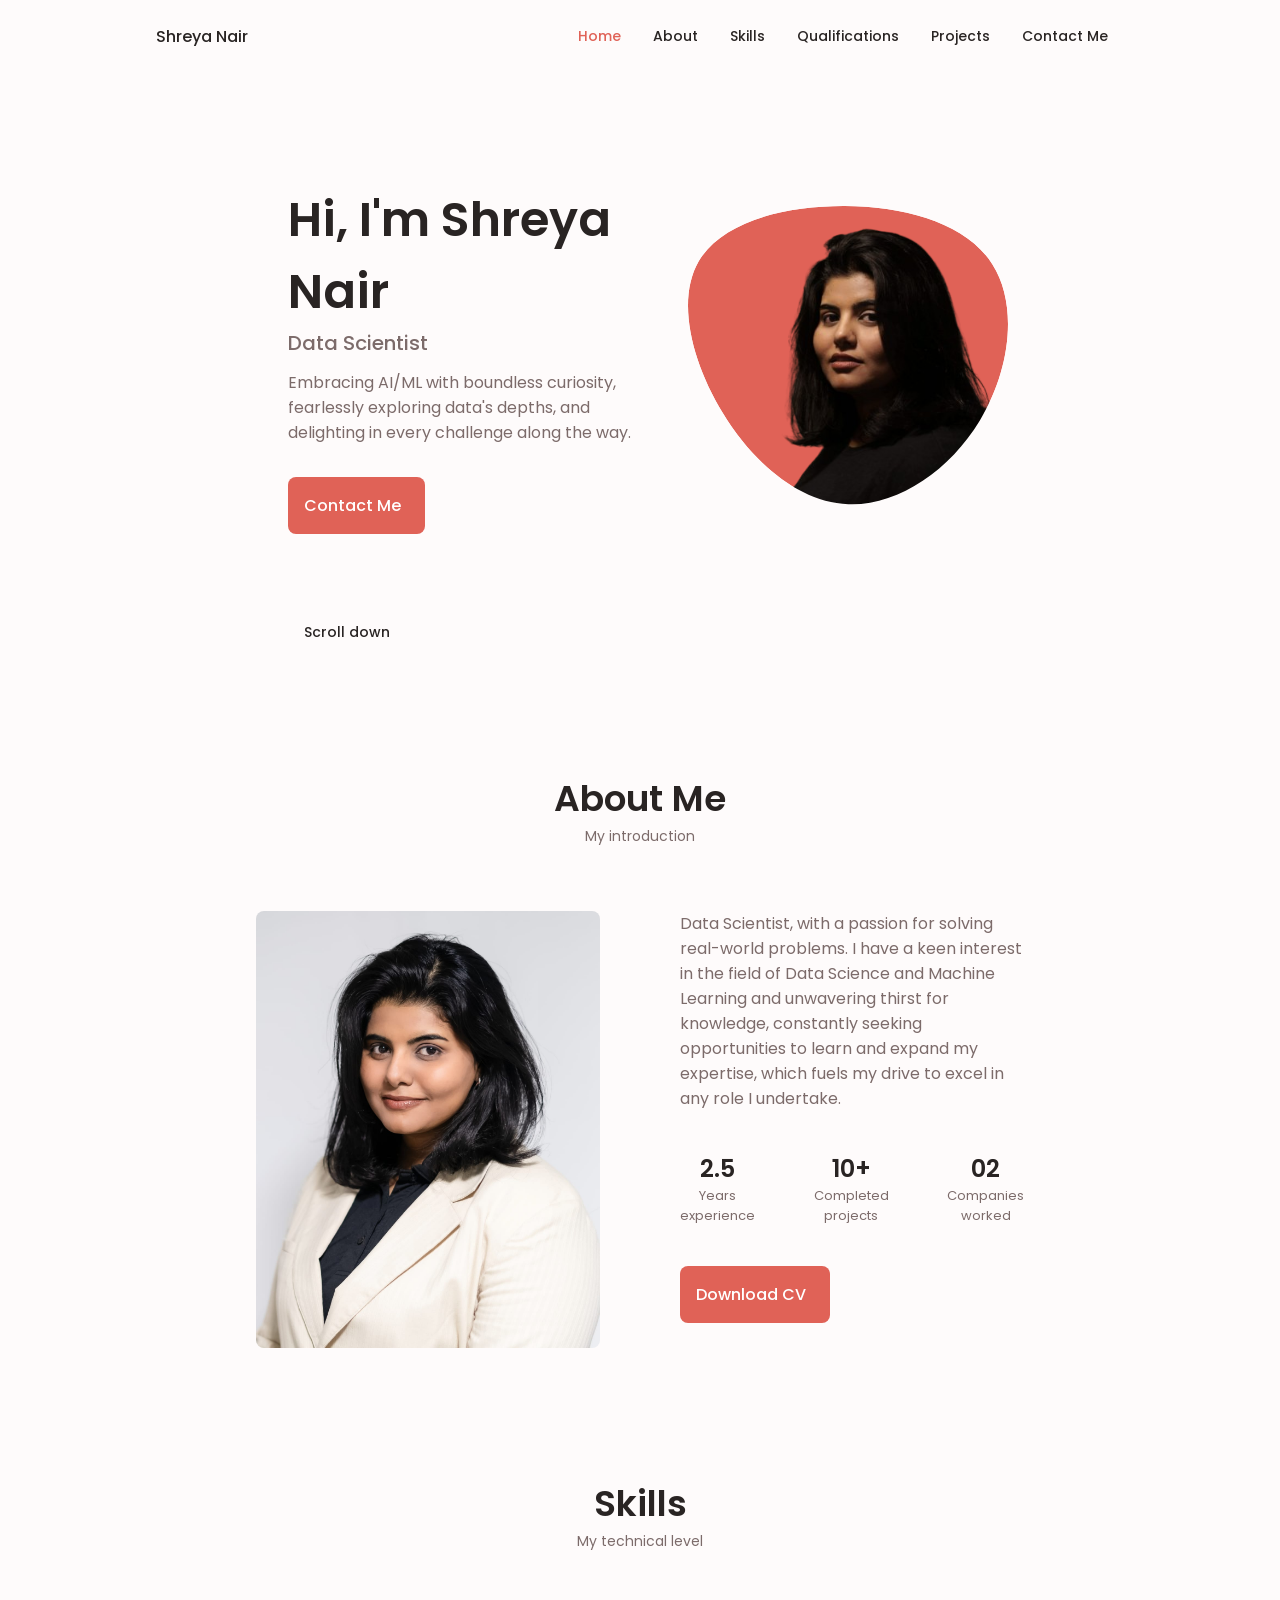
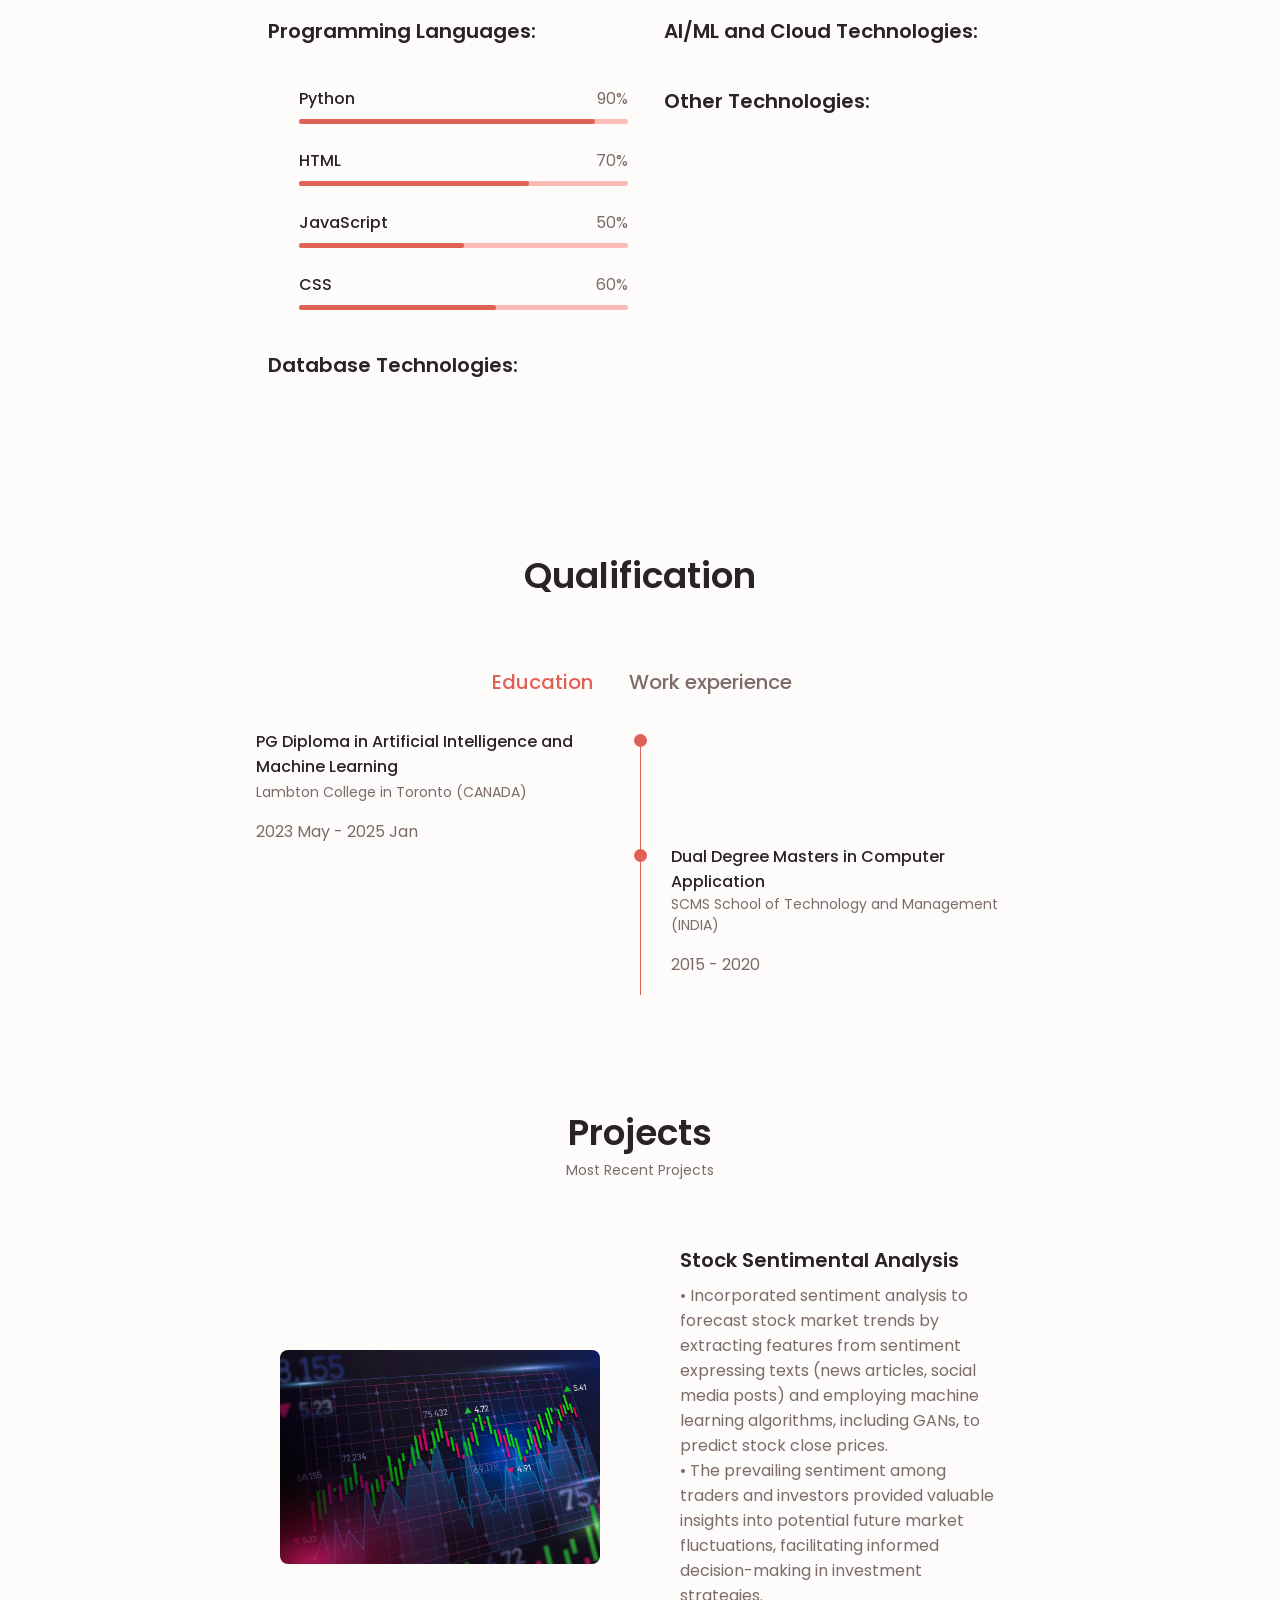
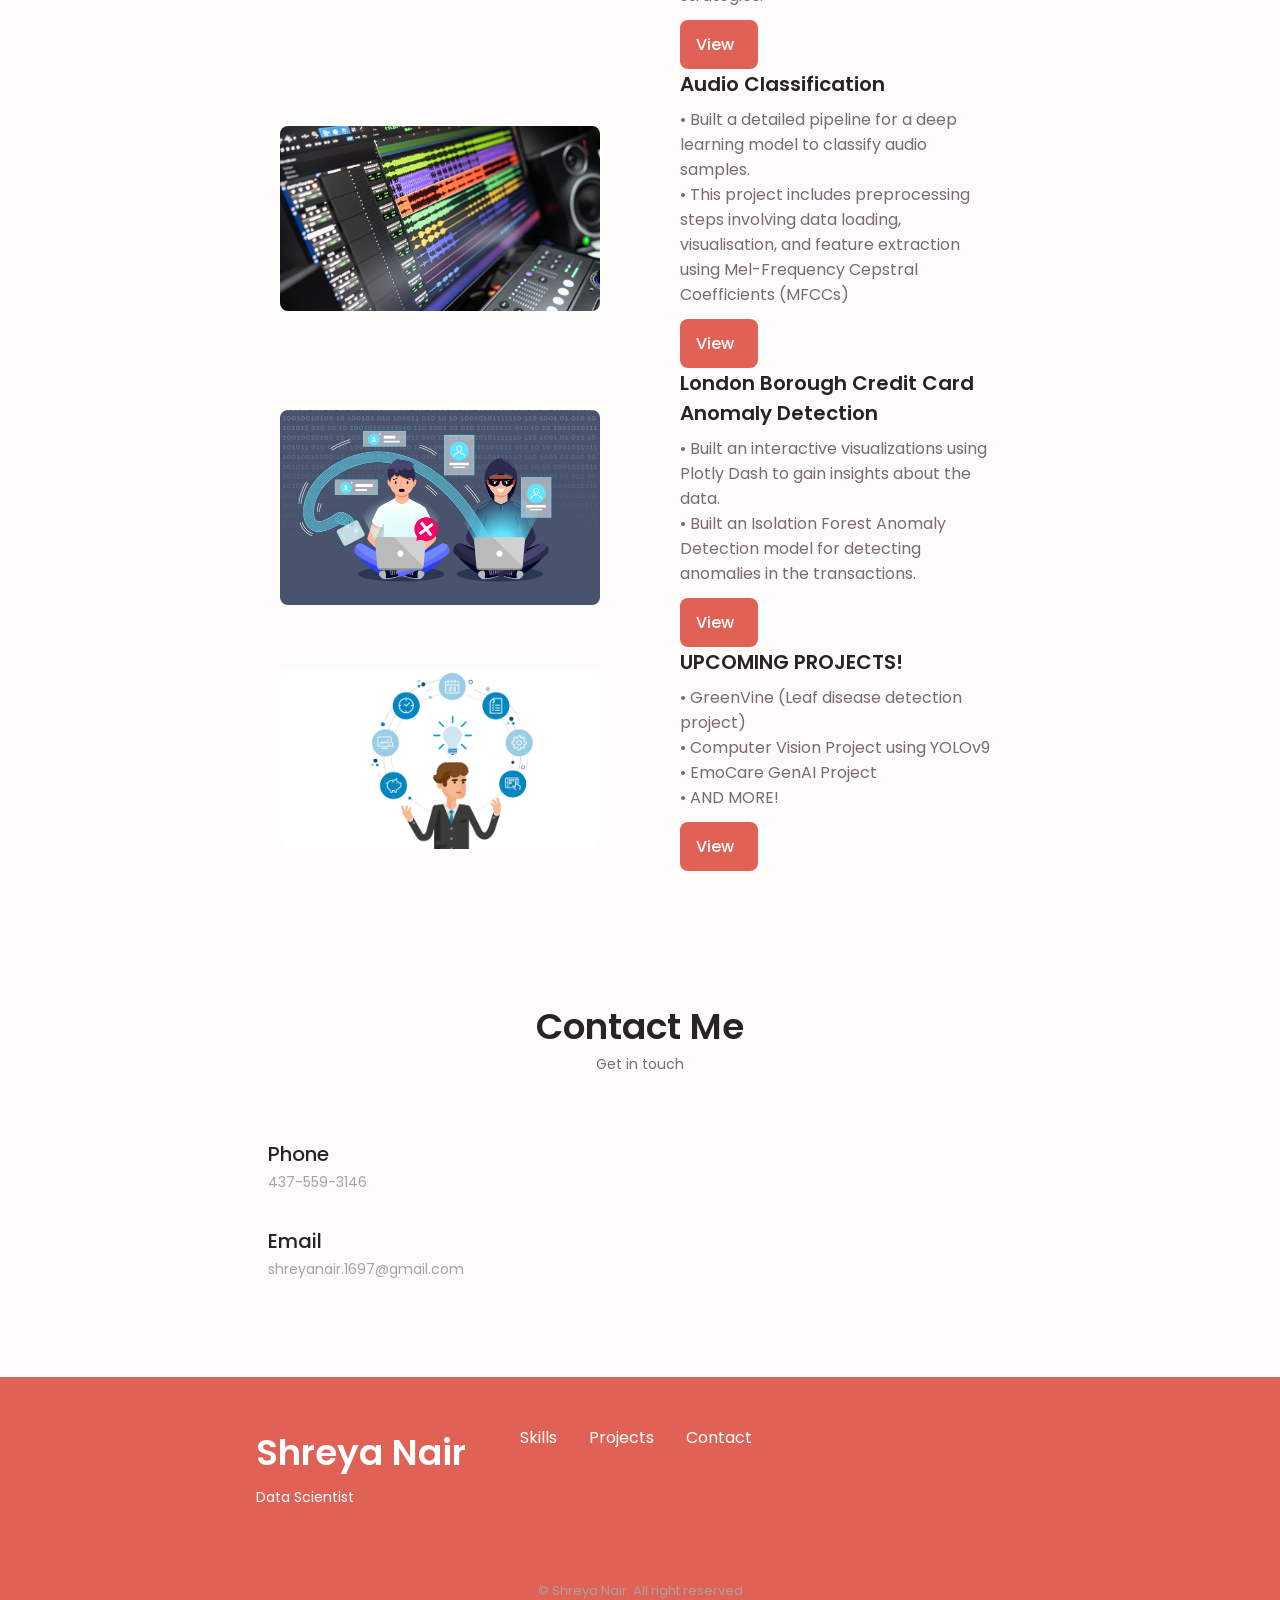
==== index.html @ c46a4686 "lil changes" ====
<!DOCTYPE html>
    <html lang="en">
    <head>
        <meta charset="UTF-8">
        <meta name="viewport" content="width=device-width, initial-scale=1.0">

        <!--==================== UNICONS ====================-->
        <link rel="stylesheet" href="https://unicons.iconscout.com/release/v4.0.8/css/line.css">
        
        <!--==================== SWIPER CSS ====================-->
        <link rel="stylesheet" href="assets/css/swiper-bundle.min.css">
        
        <!--==================== CSS ====================-->
        <link rel="stylesheet" href="assets/css/styles.css">

        <title>SHREYA NAIR</title>
    </head>
    <body>
        <!--==================== HEADER ====================-->
        <header class="header" id="header">
            <nav class="nav container">
                <a href="#" class="nav__logo">Shreya Nair</a>

                <div class="nav__menu" id="nav-menu">
                    <ul class="nav__list grid">
                        <li class="nav__item">
                            <a href="#home" class="nav__link active-link">
                                <i class="uil uil-estate nav__icon"></i> Home
                            </a>
                        </li>

                        <li class="nav__item">
                            <a href="#about" class="nav__link">
                                <i class="uil uil-user nav__icon"></i> About
                            </a>
                        </li>

                        <li class="nav__item">
                            <a href="#skills" class="nav__link">
                                <i class="uil uil-file-alt nav__icon"></i> Skills
                            </a>
                        </li>

                        <li class="nav__item">
                            <a href="#qualification" class="nav__link">
                                <i class="uil uil-graduation-cap nav__icon"></i> Qualifications
                            </a>
                        </li>

                        <li class="nav__item">
                            <a href="#portfolio" class="nav__link">
                                <i class="uil uil-scenery nav__icon"></i> Projects
                            </a>
                        </li>

                        <li class="nav__item">
                            <a href="#contact" class="nav__link">
                                <i class="uil uil-message nav__icon"></i> Contact Me
                            </a>
                        </li>

                    </ul>
                    
                    <i class="uil uil-times nav__close" id="nav-close"></i>
                </div>

                <div class="nav__btns">
                    <!-- Theme change button -->
                    <i class="uil uil-moon change-theme" id="theme-button"></i>

                    <div class="nav__toggle" id="nav-toggle">
                        <i class="uil uil-apps"></i>
                    </div>
                </div>
            </nav>
        </header>

        <!--==================== MAIN ====================-->
        <main class="main">
            <!--==================== HOME ====================-->
            <section class="home section" id="home">
                <div class="home__container container grid">
                    <div class="home__content grid">
                        <div class="home__social">
                            <a href="https://www.linkedin.com/in/shreya-nair-gopi/" target="_blank" class="home__social-icon">
                                <i class="uil uil-linkedin-alt"></i>
                            </a>
    
                            <a href="https://www.instagram.com/shry.001_/" target="_blank" class="home__social-icon">
                                <i class="uil uil-instagram"></i>                            
                            </a>
    
                            <a href="https://github.com/shreya-001" target="_blank" class="home__social-icon">
                                <i class="uil uil-github-alt"></i>                            
                            </a>
                        </div>
    
                        <div class="home__img">
                            <svg class="home__blob" viewBox="0 0 200 187">
                                <mask id="mask0" mask-type="alpha">
                                    <path d="M190.312 36.4879C206.582 62.1187 201.309 102.826 182.328 134.186C163.346 165.547 
                                    130.807 187.559 100.226 186.353C69.6454 185.297 41.0228 161.023 21.7403 129.362C2.45775 
                                    97.8511 -7.48481 59.1033 6.67581 34.5279C20.9871 10.1032 59.7028 -0.149132 97.9666 
                                    0.00163737C136.23 0.303176 174.193 10.857 190.312 36.4879Z"/>
                                </mask>
                                <g mask="url(#mask0)">
                                    <path d="M190.312 36.4879C206.582 62.1187 201.309 102.826 182.328 134.186C163.346 
                                    165.547 130.807 187.559 100.226 186.353C69.6454 185.297 41.0228 161.023 21.7403 
                                    129.362C2.45775 97.8511 -7.48481 59.1033 6.67581 34.5279C20.9871 10.1032 59.7028 
                                    -0.149132 97.9666 0.00163737C136.23 0.303176 174.193 10.857 190.312 36.4879Z"/>

                                    <!--==================== 
                                        Insert your image in the Img folder and Change your image |
                                        Center your image with X: horizontal, Y: vertical 
                                    ====================-->
                                    <image class="home__blob-img" x="-90" y="0" href="assets/img/perfil.png"/>
                                </g>
                            </svg>
                        </div>

                        <div class="home__data">
                            <h2 class="home__title">Hi, I'm Shreya Nair</h2>
                            <h3 class="home__subtitle">Data Scientist</h3>
                            <p class="home__description">Embracing AI/ML with boundless curiosity, fearlessly exploring data's depths, 
                                and delighting in every challenge along the way.</p>
                            <a href="#contact" class="button button--flex">
                                Contact Me <i class="uil uil-message button__icon"></i>
                            </a>
                        </div>
                    </div>

                    
                    <div class="home__scroll">
                        <a href="#about" class="home__scroll-button button--flex">
                            <i class="uil uil-mouse-alt home__scroll-mouse"></i>
                            <span class="home__scroll-name">Scroll down</span>
                            <i class="uil uil-arrow-down home__scroll-arrow"></i>
                        </a>
                    </div>
                </div>
            </section>

            <!--==================== ABOUT ====================-->
            <section class="about section" id="about">
                <h2 class="section__title">About Me</h2>
                <span class="section__subtitle">My introduction</span>

                <div class="about__container container grid">
                    <img src="assets/img/about.jpg" alt="" class="about__img">

                    <div class="about__data">
                        <p class="about__description">Data Scientist, with a passion for solving real-world problems. 
                            I have a keen interest in the field of Data Science and Machine Learning and unwavering thirst for knowledge, 
                            constantly seeking opportunities to learn and expand my expertise, which fuels my drive to excel in any role I undertake.
                        </p>

                        <div class="about__info">
                            <div>
                                <span class="about__info-title">2.5</span>
                                <span class="about__info-name">Years <br> experience</span>
                            </div>

                            <div>
                                <span class="about__info-title">10+</span>
                                <span class="about__info-name">Completed <br> projects</span>
                            </div>

                            <div>
                                <span class="about__info-title">02</span>
                                <span class="about__info-name">Companies <br> worked</span>
                            </div>
                        </div>

                        <div class="about__buttons">
                            <!--==================== Change your CV ====================-->
                            <a download="" href="assets/pdf/Shreya_Nair_Resume_2024.pdf" class="button button--flex">
                                Download CV <i class="uil uil-download-alt button__icon"></i>
                            </a>
                        </div>
                    </div>
                </div>
            </section>

            <!--==================== SKILLS ====================-->
            <section class="skills section" id="skills">
                <h2 class="section__title">Skills</h2>
                <span class="section__subtitle">My technical level</span>
                
                <div class="skills__container container grid">
                    <div>
                        <!--==================== SKILLS 1====================-->
                        <div class="skills__content skills__open">
                            <div class="skills__header">
                                <i class="uil uil-brackets-curly skills__icon"></i>
    
                                <div>
                                    <h1 class="skills__title">Programming Languages: </h1>
                                </div>
    
                                <i class="uil uil-angle-down skills__arrow"></i>
                            </div>
    
                            <div class="skills__list grid">
                                <div class="skills__data">
                                    <div class="skills__titles">
                                        <h3 class="skills__name">Python</h3>
                                        <span class="skills__number">90%</span>
                                    </div>
                                    <div class="skills__bar">
                                        <span class="skills__percentage skills__python"></span>
                                    </div>
                                </div>
    
                                <div class="skills__data">
                                    <div class="skills__titles">
                                        <h3 class="skills__name">HTML</h3>
                                        <span class="skills__number">70%</span>
                                    </div>
                                    <div class="skills__bar">
                                        <span class="skills__percentage skills__html"></span>
                                    </div>
                                </div>
    
                                <div class="skills__data">
                                    <div class="skills__titles">
                                        <h3 class="skills__name">JavaScript</h3>
                                        <span class="skills__number">50%</span>
                                    </div>
                                    <div class="skills__bar">
                                        <span class="skills__percentage skills__JS"></span>
                                    </div>
                                </div>
    
                                <div class="skills__data">
                                    <div class="skills__titles">
                                        <h3 class="skills__name">CSS</h3>
                                        <span class="skills__number">60%</span>
                                    </div>
                                    <div class="skills__bar">
                                        <span class="skills__percentage skills__css"></span>
                                    </div>
                                </div>
                            </div>
                        </div>
                        <!--==================== SKILLS 2====================-->
                        <div class="skills__content skills__close">
                            <div class="skills__header">
                                <i class="uil uil-database skills__icon"></i>
    
                                <div>
                                    <h1 class="skills__title">Database Technologies:</h1>
                                </div>
    
                                <i class="uil uil-angle-down skills__arrow"></i>
                            </div>
    
                            <div class="skills__list grid">
                                <div class="skills__data">
                                    <div class="skills__titles">
                                        <h3 class="skills__name">MySQL</h3>
                                        <span class="skills__number">70%</span>
                                    </div>
                                    <div class="skills__bar">
                                        <span class="skills__percentage skills__mysql"></span>
                                    </div>
                                </div>
    
                                <div class="skills__data">
                                    <div class="skills__titles">
                                        <h3 class="skills__name">PostgreSQL</h3>
                                        <span class="skills__number">55%</span>
                                    </div>
                                    <div class="skills__bar">
                                        <span class="skills__percentage skills__postgresql"></span>
                                    </div>
                                </div>
    
                                <div class="skills__data">
                                    <div class="skills__titles">
                                        <h3 class="skills__name">MongoDB</h3>
                                        <span class="skills__number">60%</span>
                                    </div>
                                    <div class="skills__bar">
                                        <span class="skills__percentage skills__mongodb"></span>
                                    </div>
                                </div>
                            </div>
                        </div>
                    </div>

                    <div>
                         <!--==================== SKILLS 3====================-->
                         <div class="skills__content skills__close">
                            <div class="skills__header">
                                <i class="class uil uil-laptop-cloud skills__icon"></i>
                                <div>
                                    <h1 class="skills__title">AI/ML and Cloud Technologies: </h1>
                                    <span class="skills__subtitle"></span>
                                </div>
                                <i class="uil uil-angle-down skills__arrow"></i>
                            </div>

                            <div class="skills__list grid">
                                <div class="skills__data">
                                    <div class="skills__titles">
                                        <h3 class="skills__name">Data Analytics</h3>
                                        <span class="skills__number">85%</span>
                                    </div>
                                    <div class="skills__bar">
                                        <span class="skills__percentage skills__dataanalytics"></span>
                                    </div>
                                </div>
                                
                                <div class="skills__data">
                                    <div class="skills__titles">
                                        <h3 class="skills__name">Data Visualization</h3>
                                        <span class="skills__number">90%</span>
                                    </div>
                                    <div class="skills__bar">
                                        <span class="skills__percentage skills__visualization"></span>
                                    </div>
                                </div>
                                
                                <div class="skills__data">
                                    <div class="skills__titles">
                                        <h3 class="skills__name">Machine Learning</h3>
                                        <span class="skills__number">75%</span>
                                    </div>
                                    <div class="skills__bar">
                                        <span class="skills__percentage skills__ML"></span>
                                    </div>
                                </div>

                                <div class="skills__data">
                                    <div class="skills__titles">
                                        <h3 class="skills__name">Statistical Analysis</h3>
                                        <span class="skills__number">80%</span>
                                    </div>
                                    <div class="skills__bar">
                                        <span class="skills__percentage skills__SA"></span>
                                    </div>
                                </div>

                                <div class="skills__data">
                                    <div class="skills__titles">
                                        <h3 class="skills__name">Deep Learning</h3>
                                        <span class="skills__number">75%</span>
                                    </div>
                                    <div class="skills__bar">
                                        <span class="skills__percentage skills__DL"></span>
                                    </div>
                                </div>

                                <div class="skills__data">
                                    <div class="skills__titles">
                                        <h3 class="skills__name">Natural Language Processing</h3>
                                        <span class="skills__number">80%</span>
                                    </div>
                                    <div class="skills__bar">
                                        <span class="skills__percentage skills__NLP"></span>
                                    </div>
                                </div>

                                <div class="skills__data">
                                    <div class="skills__titles">
                                        <h3 class="skills__name">GCP</h3>
                                        <span class="skills__number">60%</span>
                                    </div>
                                    <div class="skills__bar">
                                        <span class="skills__percentage skills__GCP"></span>
                                    </div>
                                </div>
                            </div>
                        </div>
                        <!--==================== SKILLS 4====================-->
                        <div class="skills__content skills__close">
                            <div class="skills__header">
                                <i class="class uil uil-desktop skills__icon"></i>
                                <div>
                                    <h1 class="skills__title">Other Technologies: </h1>
                                    <span class="skills__subtitle"></span>
                                </div>
                                <i class="uil uil-angle-down skills__arrow"></i>
                            </div>

                            <div class="skills__list grid">
                                <div class="skills__data">
                                    <div class="skills__titles">
                                        <h3 class="skills__name">MLFlow</h3>
                                        <span class="skills__number">65%</span>
                                    </div>
                                    <div class="skills__bar">
                                        <span class="skills__percentage skills__mlflow"></span>
                                    </div>
                                </div>
                                
                                <div class="skills__data">
                                    <div class="skills__titles">
                                        <h3 class="skills__name">Docker</h3>
                                        <span class="skills__number">40%</span>
                                    </div>
                                    <div class="skills__bar">
                                        <span class="skills__percentage skills__docker"></span>
                                    </div>
                                </div>
                                
                                <div class="skills__data">
                                    <div class="skills__titles">
                                        <h3 class="skills__name">REST API</h3>
                                        <span class="skills__number">50%</span>
                                    </div>
                                    <div class="skills__bar">
                                        <span class="skills__percentage skills__restapi"></span>
                                    </div>
                                </div>

                                <div class="skills__data">
                                    <div class="skills__titles">
                                        <h3 class="skills__name">Flask</h3>
                                        <span class="skills__number">40%</span>
                                    </div>
                                    <div class="skills__bar">
                                        <span class="skills__percentage skills__flask"></span>
                                    </div>
                                </div>
                            </div>
                        </div>
                    </div>
                </div>
            </section>

            <!--==================== QUALIFICATION ====================-->
            <section class="qualification section" id="qualification">
                <h2 class="section__title">Qualification</h2>
                <span class="section__subtitle"></span>

                <div class="qualification__container container">
                    <div class="qualification__tabs">
                        <div class="qualification__button button--flex qualification__active" data-target="#education">
                            <i class="uil uil-graduation-cap qualification__icon"></i>
                            Education
                        </div>

                        <div class="qualification__button button--flex" data-target="#work">
                            <i class="uil uil-briefcase-alt qualification__icon"></i>
                            Work experience
                        </div>
                    </div>

                    <div class="qualification_sections">
                        <!--==================== QUALIFICATION CONTENT1====================-->
                        <div class="qualification__content qualification__active" data-content id="education">
                            <!--==================== QUALIFICATION 1====================-->
                            <div class="qualification__data">
                                <div>
                                    <h3 class="qualification__title">PG Diploma in Artificial Intelligence and Machine Learning</h3>
                                    <span class="qualification__subtitle">Lambton College in Toronto (CANADA)</span>
                                    <div class="qualification__calender">
                                        <i class="uil uil-calender-alt"></i>
                                        2023 May - 2025 Jan
                                        
                                    </div>
                                </div>

                                <div>
                                    <span class="qualification__rounder"></span>
                                    <span class="qualification__line"></span>
                                </div>
                            </div>

                            <!--==================== QUALIFICATION 2====================-->
                            
                            <div class="qualification__data">
                                <div></div>
                                
                                <div>
                                    <span class="qualification__rounder"></span>
                                    <span class="qualification__line"></span>
                                </div>
                                <div>
                                    <h3 class="qualification__title"> Dual Degree Masters in Computer Application</h3>
                                    <span class="qualification__subtitle">SCMS School of Technology and Management (INDIA)</span>
                                    <div class="qualification__calender">
                                        <i class="uil uil-calender-alt"></i>
                                        2015 - 2020 
                                    </div>
                                </div>
                            </div>

                        
                        </div>
                        
                        <!--==================== QUALIFICATION CONTENT 2====================-->
                        <div class="qualification__content" data-content id="work">
                            <!--==================== QUALIFICATION 2====================-->
                            <div class="qualification__data">
                               
                                <div>
                                    <h3 class="qualification__title">Project Coordinator (RPA)</h3>
                                    <span class="qualification__subtitle">Claysys Technologies (INDIA)</span>
                                    <div class="qualification__calender">
                                        <i class="uil uil-calender-alt"></i>
                                        2021 April - 2022 Dec
                                    </div>

                                </div>
                                <div>
                                    <span class="qualification__rounder"></span>
                                    <span class="qualification__line"></span>
                                </div>
                            </div>
                            
                            

                            <!--==================== QUALIFICATION 2====================-->
                            <div class="qualification__data">
                                <div></div>
                                
                                <div>
                                    <span class="qualification__rounder"></span>
                                    <span class="qualification__line"></span>
                                </div>
                                <div>
                                    <h3 class="qualification__title">Data Science Intern</h3>
                                    <span class="qualification__subtitle">RAK Analytics Pvt.Ltd. (INDIA)</span>
                                    <div class="qualification__calender">
                                        <i class="uil uil-calender-alt"></i>
                                        2019 - 2020
                                    </div>
                                </div>
                            </div>
                            
                            

                        
                        </div>
                    </div>
                </div>
            </section>



            <!--==================== PORTFOLIO ====================-->
            <section class="portfolio section" id="portfolio">
                <h2 class="section__title">Projects</h2>
                <span class="section__subtitle">Most Recent Projects</span>

                <div class="portfolio__container container swiper-container">
                    <div class="swiper-wrapper">
                        <!--==================== PORTFOLIO 1====================-->
                        <div class="portfolio__content grid swiper-slide">
                            <img src="assets/img/portfolio1.jpg" alt="" class="portfolio__img">

                            <div class="portfolio__data">
                                <h3 class="portfolio__title">Stock Sentimental Analysis</h3>
                                <p class="portfolio__description">
                                    • Incorporated sentiment analysis to forecast stock market trends by extracting features from sentiment expressing texts (news articles, social media posts) and employing machine learning algorithms, including GANs, to predict stock close prices.<br>
                                    • The prevailing sentiment among traders and investors provided valuable insights into potential future market fluctuations, facilitating informed decision-making in investment strategies. </p>
                            
                                <a href="https://github.com/shreya-001/StockMarket_SentimentAnalysis" class="button button--flex button--small portfolio__button">
                                    View
                                    <i class="uil uil-eye button__icon"></i>
                                        
                                </a>
                            </div>
                        </div>

                        <!--==================== PORTFOLIO 2====================-->
                        <div class="portfolio__content grid swiper-slide">
                            <img src="assets/img/portfolio2.jpg" alt="" class="portfolio__img">

                            <div class="portfolio__data">
                                <h3 class="portfolio__title">Audio Classification</h3>
                                <p class="portfolio__description">
                                    • Built a detailed pipeline for a deep learning model to classify audio samples.
                                    <br>
                                    • This project includes preprocessing steps involving data loading,
                                    visualisation, and feature extraction using Mel-Frequency Cepstral Coefficients (MFCCs) </p>
                            
                                <a href="https://github.com/shreya-001/Audio_Classification" class="button button--flex button--small portfolio__button">
                                    View
                                    <i class="uil uil-eye button__icon"></i>
                                        
                                </a>
                            </div>
                        </div>

                        <!--==================== PORTFOLIO 3====================-->
                        <div class="portfolio__content grid swiper-slide">
                            <img src="assets/img/portfolio3.jpg" alt="" class="portfolio__img">

                            <div class="portfolio__data">
                                <h3 class="portfolio__title">London Borough Credit Card Anomaly Detection</h3>
                                <p class="portfolio__description">
                                    • Built an interactive visualizations using Plotly Dash to gain insights about the data.
                                    <br>
                                    • Built an Isolation Forest Anomaly Detection model for detecting anomalies in the transactions.</p>
                            
                                <a href="https://github.com/shreya-001/London-Borough-of-Barnet" class="button button--flex button--small portfolio__button">
                                    View
                                    <i class="uil uil-eye button__icon"></i>
                                        
                                </a>
                            </div>
                        </div>

                        <!--==================== PORTFOLIO 4====================-->
                        <div class="portfolio__content grid swiper-slide">
                            <img src="assets/img/portfolio4.jpg" alt="" class="portfolio__img">

                            <div class="portfolio__data">
                                <h3 class="portfolio__title">UPCOMING PROJECTS!</h3>
                                <p class="portfolio__description">
                                    • GreenVine (Leaf disease detection project)
                                    <br>
                                    • Computer Vision Project using YOLOv9
                                    <br>
                                    • EmoCare GenAI Project
                                    <br>
                                    • AND MORE!</p>
                                    
                                <a href="https://github.com/shreya-001" class="button button--flex button--small portfolio__button">
                                    View
                                    <i class="uil uil-eye button__icon"></i>
                                        
                                </a>
                            </div>
                        </div> 
                    </div>
                    
                    <div class="swiper-button-next">
                        <i class="uil uil-angle-right-b swiper-portfolio-icon"></i>
                    </div>
                    <div class="swiper-button-prev">
                        <i class="uil uil-angle-left-b swiper-portfolio-icon"></i>
                    </div>
                
                    <div class="swiper-pagination"></div>
                    
                </div>
            </section>

            <!--==================== CONTACT ME ====================-->
            <section class="contact section" id="contact">
                <h2 class="section__title">Contact Me</h2>
                <span class="section__subtitle">Get in touch</span>

                <div class="contact__container container grid">
                    <div>
                        <div class="contact__information">
                            <i class="uil uil-phone contact__icon"></i>

                            <div>
                                <h3 class="contact__title">Phone </h3>
                                <span class="contact__subtitle">437-559-3146</span>
                            </div>
                        </div>

                        <div class="contact__information">
                            <i class="uil uil-envelope contact__icon"></i>

                            <div>
                                <h3 class="contact__title">Email</h3>
                                <span class="contact__subtitle">shreyanair.1697@gmail.com</span>
                            </div>
                        </div>
                    </div>
                </div>
            </section>
        </main>

        <!--==================== FOOTER ====================-->
        <footer class="footer">
            <div class="footer__bg">
                <div class="footer__container container grid">
                    <div>
                        <h1 class="footer__title">Shreya Nair</h1>
                        <span class="footer__subtitle">Data Scientist</span>
                    </div>

                    <ul class="footer__links">
                        <li>
                            <a href="#skills" class="footer__link">Skills</a>
                        </li>
                        <li>
                            <a href="#portfolio" class="footer__link">Projects</a>
                        </li>
                        <li>
                            <a href="#contact" class="footer__link">Contact</a>
                        </li>
                    </ul>
                    <div class="footer__socials">
                        <a href="https://github.com/shreya-001" target="_blank" class="footer__social">
                            <i class="uil uil-github"></i>
                        </a>
                        <a href="https://www.linkedin.com/in/shreya-nair-gopi/" target="_blank" class="footer__social">
                            <i class="uil uil-linkedin"></i>
                        </a>
                        <a href="https://www.instagram.com/shry.001_/" target="_blank" class="footer__social">
                            <i class="uil uil-instagram-alt"></i>
                            
                        </a>
                    </div>
                </div>
                <p class="footer__copy">&#169; Shreya Nair. All right reserved</p>
            </div>
        </footer>
        
        <!--==================== SCROLL TOP ====================-->
        <a href="#" class="scrollup" id="scroll-up">
            <i class="uil uil-arrow-up scrollup__icon"></i>
        </a>

        <!--==================== SWIPER JS ====================-->
        <script src="assets/js/swiper-bundle.min.js"></script>

        <!--==================== MAIN JS ====================-->
        <script src="assets/js/main.js"></script>
    </body>
</html>
---- assets/css/styles.css ----
/*==================== GOOGLE FONTS ====================*/
@import url("https://fonts.googleapis.com/css2?family=Poppins:wght@400;500;600&display=swap");
/*==================== VARIABLES CSS ====================*/
:root {
  --header-height: 3rem;
  /*========== Colors ==========*/
  /* Change favorite color */
  --hue-color: 5;
  /*Purple 250 - Green 142 - Blue 230 - Pink 340*/
  /* HSL color mode */
  --first-color: hsl(var(--hue-color), 69%, 61%);
  --first-color-second: hsl(var(--hue-color), 69%, 61%);
  --first-color-alt: hsl(var(--hue-color), 57%, 53%);
  --first-color-lighter: hsl(var(--hue-color), 92%, 85%);
  --title-color: hsl(var(--hue-color), 8%, 15%);
  --text-color: hsl(var(--hue-color), 8%, 45%);
  --text-color-light: hsl(var(--hue-color), 8%, 65%);
  --input-color: hsl(var(--hue-color), 70%, 96%);
  --body-color: hsl(var(--hue-color), 60%, 99%);
  --container-color: #FFF;
  --scroll-bar-color: hsl(var(--hue-color), 12%, 90%);
  --scroll-thumb-color: hsl(var(--hue-color), 12%, 80%);

    /*========== Font and typography ==========*/
    --body-font: 'Poppins', sans-serif;
    --big-font-size: 2rem;
    --h1-font-size: 1.5rem;
    --h2-font-size: 1.25rem;
    --h3-font-size: 1.125rem;
    --normal-font-size: .938rem;
    --small-font-size: .813rem;
    --smaller-font-size: .75rem;

  /*========== Font weight ==========*/
  --font-medium: 500;
  --font-semi-bold: 600;

    /*========== Margenes Bottom ==========*/
  --mb-0-25: .25rem;
  --mb-0-5: .5rem;
  --mb-0-75: .75rem;
  --mb-1: 1rem;
  --mb-1-5: 1.5rem;
  --mb-2: 2rem;
  --mb-2-5: 2.5rem;
  --mb-3: 3rem;

  /*========== z index ==========*/
  --z-tooltip: 10;
  --z-fixed: 100;
  --z-modal: 1000;
}

@media screen and (min-width: 968px) {
  :root {
    --big-font-size: 3rem;
    --h1-font-size: 2.25rem;
    --h2-font-size: 1.5rem;
    --h3-font-size: 1.25rem;
    --normal-font-size: 1rem;
    --small-font-size: .875rem;
    --smaller-font-size: .813rem;
  }
}

/*========== Variables Dark theme ==========*/
body.dark-theme {
  /* HSL color mode */
  --first-color-second: hsl(var(--hue-color), 30%, 8%);
  --title-color: hsl(var(--hue-color), 8%, 95%);
  --text-color: hsl(var(--hue-color), 8%, 75%);
  --input-color: hsl(var(--hue-color), 29%, 16%);
  --body-color: hsl(var(--hue-color), 28%, 12%);
  --container-color: hsl(var(--hue-color), 29%, 16%);
  --scroll-bar-color: hsl(var(--hue-color), 12%, 48%);
  --scroll-thumb-color: hsl(var(--hue-color), 12%, 36%);
}
/*========== Button Dark/Light ==========*/
.nav__btns {
  display: flex;
  align-items: center;
}

.change-theme {
  font-size: 1.25rem;
  color: var(--title-color);
  margin-right: var(--mb-1);
  cursor: pointer;
}

.change-theme:hover {
  color: var(--first-color);
}


/*==================== BASE ====================*/
* {
  box-sizing: border-box;
  padding: 0;
  margin: 0;
}

html {
  scroll-behavior: smooth;
}

body {
  margin: 0 0 var(--header-height) 0;
  font-family: var(--body-font);
  font-size: var(--normal-font-size);
  background-color: var(--body-color);
  color: var(--text-color);
}

h1, h2, h3, h4 {
  color: var(--title-color);
  font-weight: var(--font-semi-bold);
}

ul {
  list-style: none;
}

a {
  text-decoration: none;
}

img {
  max-width: 100%;
  height: auto;
}

/*==================== REUSABLE CSS CLASSES ====================*/
.section {
  padding: 2rem 0 4rem;
}

.section__title {
  font-size: var(--h1-font-size);
  color: var(--title-color);
}

.section__subtitle {
  display: block;
  font-size: var(--small-font-size);
  margin-bottom: var(--mb-3);
}

.section__title, .section__subtitle {
  text-align: center;
}

/*==================== LAYOUT ====================*/
.container {
  max-width: 768px;
  margin-left: var(--mb-1-5);
  margin-right: var(--mb-1-5);
}

.grid {
  display: grid;
  gap: 1.5rem;
}

.header {
  width: 100%;
  position: fixed;
  bottom: 0;
  left: 0;
  z-index: var(--z-fixed);
  background-color: var(--body-color);
}

/*==================== NAV ====================*/
.nav {
  max-width: 968px;
  height: var(--header-height);
  display: flex;
  justify-content: space-between;
  align-items: center;
}

.nav__logo, .nav__toggle {
  color: var(--title-color);
  font-weight: var(--font-medium);
}

.nav__logo:hover {
  color: var(--first-color);
}

.nav__toggle {
  font-size: 1.1rem;
  cursor: pointer;
}

.nav__toggle:hover {
  color: var(--first-color);
}

@media screen and (max-width: 767px) {
  .nav__menu {
    position: fixed;
    bottom: -100%;
    left: 0;
    width: 100%;
    background-color: var(--body-color);
    padding: 2rem 1.5rem 4rem;
    box-shadow: 0 -1px 4px rgba(0, 0, 0, 0.15);
    border-radius: 1.5rem 1.5rem 0 0;
    transition: .3s;
  }
}

.nav__list {
  grid-template-columns: repeat(3, 1fr);
  gap: 2rem;
}

.nav__link {
  display: flex;
  flex-direction: column;
  align-items: center;
  font-size: var(--small-font-size);
  color: var(--title-color);
  font-weight: var(--font-medium);
}

.nav__link:hover {
  color: var(--first-color);
}

.nav__icon {
  font-size: 1.2rem;
}

.nav__close {
  position: absolute;
  right: 1.3rem;
  bottom: .5rem;
  font-size: 1.5rem;
  cursor: pointer;
  color: var(--first-color);
}

.nav__close:hover {
  color: var(--first-color-alt);
}

/* show menu */
.show-menu {
  bottom: 0;
}

/* Active link */
.active-link {
  color: var(--first-color);
}

/* Change background header */
.scroll-header {
  box-shadow: 0 -1px 4px rgba(0, 0, 0, 0.15);
}

/*==================== HOME ====================*/
.home__container {
  gap: 1rem;
}

.home__content {
  grid-template-columns: .5fr 3fr;
  padding-top: 3.5rem;
  align-items: center;
}

.home__social {
  display: grid;
  grid-template-columns: max-content;
  row-gap: 1rem;
}

.home__social-icon {
  font-size: 1.25rem;
  color: var(--first-color);
}

.home__social-icon:hover {
  color: var(--first-color-alt);
}

.home__blob {
  width: 200px;
  fill: var(--first-color);
}

.home__blob-img {
  width: 300px;
}

.home__data {
  grid-column: 1/3;
}

.home__title {
  font-size: var(--big-font-size);
}

.home__subtitle {
  font-size: var(--h3-font-size);
  color: var(--text-color);
  font-weight: var(--font-medium);
  margin-bottom: var(--mb-0-75);
}

.home__description {
  margin-bottom: var(--mb-2);
}

.home__scroll {
  display: none;
}

.home__scroll-button {
  color: var(--first-color);
  transition: .3s;
}

.home__scroll-button:hover {
  transform: translateY(0.25rem);
}

.home__scroll-mouse {
  font-size: 2rem;
}

.home__scroll-name {
  font-size: var(--small-font-size);
  color: var(--title-color);
  font-weight: var(--font-medium);
  margin-right: var(--mb-0-25);
}

.home__scroll-arrow {
  font-size: 1.25rem;
}

/*========== BUTTONS ==========*/
.button {
  display: inline-block;
  background-color: var(--first-color);
  color: #FFF;
  padding: 1rem;
  border-radius: .5rem;
  font-weight: var(--font-medium);
}

.button:hover {
  background-color: var(--first-color-alt);
}

.button__icon {
  font-size: 1.25rem;
  margin-left: var(--mb-0-5);
  transition: .3s;
}

.button--white {
  background-color: #FFF;
  color: var(--first-color);
}

.button--white:hover {
  background-color: #FFF;
}

.button--flex {
  display: inline-flex;
  align-items: center;
}

.button--small {
  padding: .75rem 1rem;
}

.button--link {
  padding: 0;
  background-color: transparent;
  color: var(--first-color);
}

.button--link:hover {
  background-color: transparent;
  color: var(--first-color-alt);
}

/*==================== ABOUT ====================*/
.about__img {
  width: 200px;
  border-radius: .5rem;
  justify-self: center;
  align-self: center;
}

.about__description {
  text-align: center;
  margin-bottom: var(--mb-2-5);
}

.about__info {
  display: flex;
  justify-content: space-evenly;
  margin-bottom: var(--mb-2-5);
}

.about__info-title {
  font-size: var(--h2-font-size);
  font-weight: var(--font-semi-bold);
  color: var(--title-color);
}

.about__info-name {
  font-size: var(--smaller-font-size);
}

.about__info-title, .about__info-name {
  display: block;
  text-align: center;
}

.about__buttons {
  display: flex;
  justify-content: center;
}

/*==================== SKILLS ====================*/
.skills__container {
  row-gap: 0;
}

.skills__header {
  display: flex;
  align-items: center;
  margin-bottom: var(--mb-2-5);
  cursor: pointer;
}

.skills__icon, .skills__arrow {
  font-size: 2rem;
  color: var(--first-color);
}

.skills__icon {
  margin-right: var(--mb-0-75);
}

.skills__title {
  font-size: var(--h3-font-size);
}

.skills__subtitle {
  font-size: var(--smaller-font-size);
  color: var(--text-color-light);
}

.skills__arrow {
  margin-left: auto;
  transition: .4s;
}

.skills__list {
  row-gap: 1.5rem;
  padding-left: 2.7rem;
}

.skills__titles {
  display: flex;
  justify-content: space-between;
  margin-bottom: var(--mb-0-5);
}

.skills__name {
  font-size: var(--normal-font-size);
  font-weight: var(--font-medium);
}

.skills__bar, .skills__percentage {
  height: 5px;
  border-radius: .25rem;
}

.skills__bar {
  background-color: var(--first-color-lighter);
}

.skills__percentage {
  display: block;
  background-color: var(--first-color);
}
.skills__python{
  width: 90%;
}
.skills__html{
  width: 70%;
}
.skills__JS{
  width: 50%;
}
.skills__css{
  width: 60%;
}
.skills__mysql{
  width: 70%;
}
.skills__postgresql{
  width: 55%;
}
.skills__mongodb{
  width: 60%;
}
.skills__dataanalytics{
  width: 85%;
}
.skills__visualization{
  width: 90%;
}
.skills__ML{
  width: 75%;
}
.skills__SA{
  width: 80%;
}
.skills__DL{
  width: 75%;
}
.skills__NLP{
  width: 80%;
}
.skills__GCP{
  width: 60%;
}
.skills__mlflow{
  width: 65%;
}
.skills__docker{
  width: 40%;
}
.skills__restapi{
  width: 50%;
}
.skills__flask{
  width: 40%;
}

.skills__close .skills__list {
  height: 0px;
  overflow: hidden;
}

.skills__open .skills__list {
  height: max-content;
  margin-bottom: var(--mb-2-5);
}

.skills__open .skills__arrow {
  transform: rotate(-180deg);
}


/*==================== QUALIFICATION ====================*/
.qualification__tabs {
  display: flex;
  justify-content: space-evenly;
  margin-bottom: var(--mb-2);
}

.qualification__button {
  font-size: var(--h3-font-size);
  font-weight: var(--font-medium);
  cursor: pointer;
}

.qualification__button:hover {
  color: var(--first-color);
}

.qualification__icon {
  font-size: 1.8rem;
  margin-right: var(--mb-0-25);
}

.qualification__data {
  display: grid;
  grid-template-columns: 1fr max-content 1fr;
  column-gap: 1.5rem;
}

.qualification__title {
  font-size: var(--normal-font-size);
  font-weight: var(--font-medium);
}

.qualification__subtitle {
  display: inline-block;
  font-size: var(--small-font-size);
  margin-bottom: var(--mb-1);
}

.qualification__calendar {
  font-size: var(--smaller-font-size);
  color: var(--text-color-light);
}

.qualification__rounder {
  display: inline-block;
  width: 13px;
  height: 13px;
  background-color: var(--first-color);
  border-radius: 50%;
}

.qualification__line {
  display: block;
  width: 1px;
  height: 100%;
  background-color: var(--first-color);
  transform: translate(6px, -7px);
}

.qualification [data-content] {
  display: none;
}

.qualification__active[data-content] {
  display: block;
}

.qualification__button.qualification__active {
  color: var(--first-color);
}


/*==================== PORTFOLIO ====================*/
.portfolio__container {
  overflow: initial;
}

.portfolio__content {
  padding: 0 1.5rem;
}

.portfolio__img {
  width: 265px;
  border-radius: .5rem;
  justify-self: center;
}

.portfolio__title {
  font-size: var(--h3-font-size);
  margin-bottom: var(--mb-0-5);
}

.portfolio__description {
  margin-bottom: var(--mb-0-75);
}

.portfolio__button:hover .button__icon {
  transform: translateX(0.25rem);
}

.swiper-button-prev::after,
.swiper-button-next::after {
  content: '';
}

.swiper-portfolio-icon {
  font-size: 2rem;
  color: var(--first-color);
}

.swiper-button-prev {
  left: -.5rem;
}

.swiper-button-next {
  right: -.5rem;
}

.swiper-container-horizontal > .swiper-pagination-bullets {
  bottom: -2.5rem;
}

.swiper-pagination-bullet-active {
  background-color: var(--first-color);
}

.swiper-button-prev,
.swiper-button-next,
.swiper-pagination-bullet {
  outline: none;
}



/*==================== CONTACT ME ====================*/
.contact__container {
  row-gap: 3rem;
}

.contact__information {
  display: flex;
  margin-bottom: var(--mb-2);
}

.contact__icon {
  font-size: 2rem;
  color: var(--first-color);
  margin-right: var(--mb-0-75);
}

.contact__title {
  font-size: var(--h3-font-size);
  font-weight: var(--font-medium);
}

.contact__subtitle {
  font-size: var(--small-font-size);
  color: var(--text-color-light);
}

/*==================== FOOTER ====================*/
.footer {
  padding-top: 2rem;
}

.footer__container {
  row-gap: 3.5rem;
}

.footer__bg {
  background-color: var(--first-color-second);
  padding: 2rem 0 3rem;
}

.footer__title {
  font-size: var(--h1-font-size);
  margin-bottom: var(--mb-0-25);
}

.footer__subtitle {
  font-size: var(--small-font-size);
}

.footer__links {
  display: flex;
  flex-direction: column;
  row-gap: 1.5rem;
}

.footer__link:hover {
  color: var(--first-color-lighter);
}

.footer__social {
  font-size: 1.25rem;
  margin-right: var(--mb-1-5);
}

.footer__social:hover {
  color: var(--first-color-lighter);
}

.footer__copy {
  font-size: var(--smaller-font-size);
  text-align: center;
  color: var(--text-color-light);
  margin-top: var(--mb-3);
}

.footer__title, .footer__subtitle, .footer__link, .footer__social {
  color: #FFF;
}

/*========== SCROLL UP ==========*/
.scrollup {
  position: fixed;
  right: 1rem;
  bottom: -20%;
  background-color: var(--first-color);
  opacity: .8;
  padding: 0 .3rem;
  border-radius: .4rem;
  z-index: var(--z-tooltip);
  transition: .4s;
}

.scrollup:hover {
  background-color: var(--first-color-alt);
}

.scrollup__icon {
  font-size: 1.5rem;
  color: #FFF;
}

/* Show scroll */
.show-scroll {
  bottom: 5rem;
}


/*========== SCROLL BAR ==========*/
::-webkit-scrollbar {
  width: .60rem;
  border-radius: .5rem;
  background-color: var(--scroll-bar-color);
}

::-webkit-scrollbar-thumb {
  background-color: var(--scroll-thumb-color);
  border-radius: .5rem;
}

::-webkit-scrollbar-thumb:hover {
  background-color: var(--text-color-light);
}

/*==================== MEDIA QUERIES ====================*/
/* For small devices */
@media screen and (max-width: 350px) {
  .container {
    margin-left: var(--mb-1);
    margin-right: var(--mb-1);
  }
  .nav__menu {
    padding: 2rem .25rem 4rem;
  }
  .nav__list {
    column-gap: 0;
  }
  .home__content {
    grid-template-columns: .25fr 3fr;
  }
  .home__blob {
    width: 180px;
  }
  .skills__title {
    font-size: var(--normal-font-size);
  }
  .qualification__data {
    gap: .5rem;
  }
  .services__container {
    grid-template-columns: max-content;
    justify-content: center;
  }
  .services__content {
    padding-right: 3.5rem;
  }
  .services__modal {
    padding: 0 .5rem;
  }
  .project__img {
    width: 200px;
  }
  .testimonial__data, .testimonial__header {
    flex-direction: column;
    align-items: center;
  }
  .testimonial__img {
    margin-right: 0;
    margin-bottom: var(--mb-0-25);
  }
  .testimonial__data, .testimonial__description {
    text-align: center;
  }
}

/* For medium devices */
@media screen and (min-width: 568px) {
  .home__content {
    grid-template-columns: max-content 1fr 1fr;
  }
  .home__data {
    grid-column: initial;
  }
  .home__img {
    order: 1;
    justify-self: center;
  }
  .about__container,
  .skills__container,
  .portfolio__content,
  .project__container,
  .contact__container,
  .footer__container {
    grid-template-columns: repeat(2, 1fr);
  }
  .qualification__sections {
    display: grid;
    grid-template-columns: .6fr;
    justify-content: center;
  }
}

@media screen and (min-width: 768px) {
  .container {
    margin-left: auto;
    margin-right: auto;
  }
  body {
    margin: 0;
  }
  .section {
    padding: 6rem 0 2rem;
  }
  .section__subtitle {
    margin-bottom: 4rem;
  }
  .header {
    top: 0;
    bottom: initial;
  }
  .header,
  .main,
  .footer__container {
    padding: 0 1rem;
  }
  .nav {
    height: calc(var(--header-height) + 1.5rem);
    column-gap: 1rem;
  }
  .nav__icon, .nav__close, .nav__toggle {
    display: none;
  }
  .nav__list {
    display: flex;
    column-gap: 2rem;
  }
  .nav__menu {
    margin-left: auto;
  }
  .change-theme {
    margin: 0;
  }
  .home__container {
    row-gap: 5rem;
  }
  .home__content {
    padding-top: 5.5rem;
    column-gap: 2rem;
  }
  .home__blob {
    width: 270px;
  }
  .home__scroll {
    display: block;
  }
  .home__scroll-button {
    margin-left: 3rem;
  }
  .about__container {
    column-gap: 5rem;
  }
  .about__img {
    width: 350px;
  }
  .about__description {
    text-align: initial;
  }
  .about__info {
    justify-content: space-between;
  }
  .about__buttons {
    justify-content: initial;
  }
  .qualification__tabs {
    justify-content: center;
  }
  .qualification__button {
    margin: 0 var(--mb-1);
  }
  .qualification__sections {
    grid-template-columns: .5fr;
  }
  .services__container {
    grid-template-columns: repeat(3, 218px);
    justify-content: center;
  }
  .services__icon {
    font-size: 2rem;
  }
  .services__content {
    padding: 6rem 0 2rem 2.5rem;
  }
  .services__modal-content {
    width: 450px;
  }
  .portfolio__img {
    width: 320px;
  }
  .portfolio__content {
    align-items: center;
  }
  .project {
    text-align: initial;
  }
  .project__bg {
    background: none;
  }
  .project__container {
    background-color: var(--first-color-second);
    border-radius: 1rem;
    padding: 3rem 2.5rem 0;
    grid-template-columns: 1fr max-content;
    column-gap: 3rem;
  }
  .project__data {
    padding-top: .8rem;
  }
  .footer__container {
    grid-template-columns: repeat(3, 1fr);
  }
  .footer__bg {
    padding: 3rem 0 3.5rem;
  }
  .footer__links {
    flex-direction: row;
    column-gap: 2rem;
  }
  .footer__socials {
    justify-self: flex-end;
  }
  .footer__copy {
    margin-top: 4.5rem;
  }
}

/* For large devices */
@media screen and (min-width: 1024px) {
  .header,
  .main,
  .footer__container {
    padding: 0;
  }
  .home__blob {
    width: 320px;
  }
  .home__social {
    transform: translateX(-6rem);
  }
  .services__container {
    grid-template-columns: repeat(3, 238px);
  }
  .portfolio__content {
    column-gap: 5rem;
  }
  .swiper-portfolio-icon {
    font-size: 3.5rem;
  }
  .swiper-button-prev {
    left: -3.5rem;
  }
  .swiper-button-next {
    right: -3.5rem;
  }
  .swiper-container-horizontal > .swiper-pagination-bullets {
    bottom: -4.5rem;
  }
  .swiper-container-horizontal > .swiper-pagination-bullets.swiper-pagination-bullets-dynamic {
    bottom: 0;
  }
  .testimonial__description {
    margin-bottom: 4rem;
  }
  .contact__form {
    width: 460px;
  }
  .contact__inputs {
    grid-template-columns: repeat(2, 1fr);
  }
}
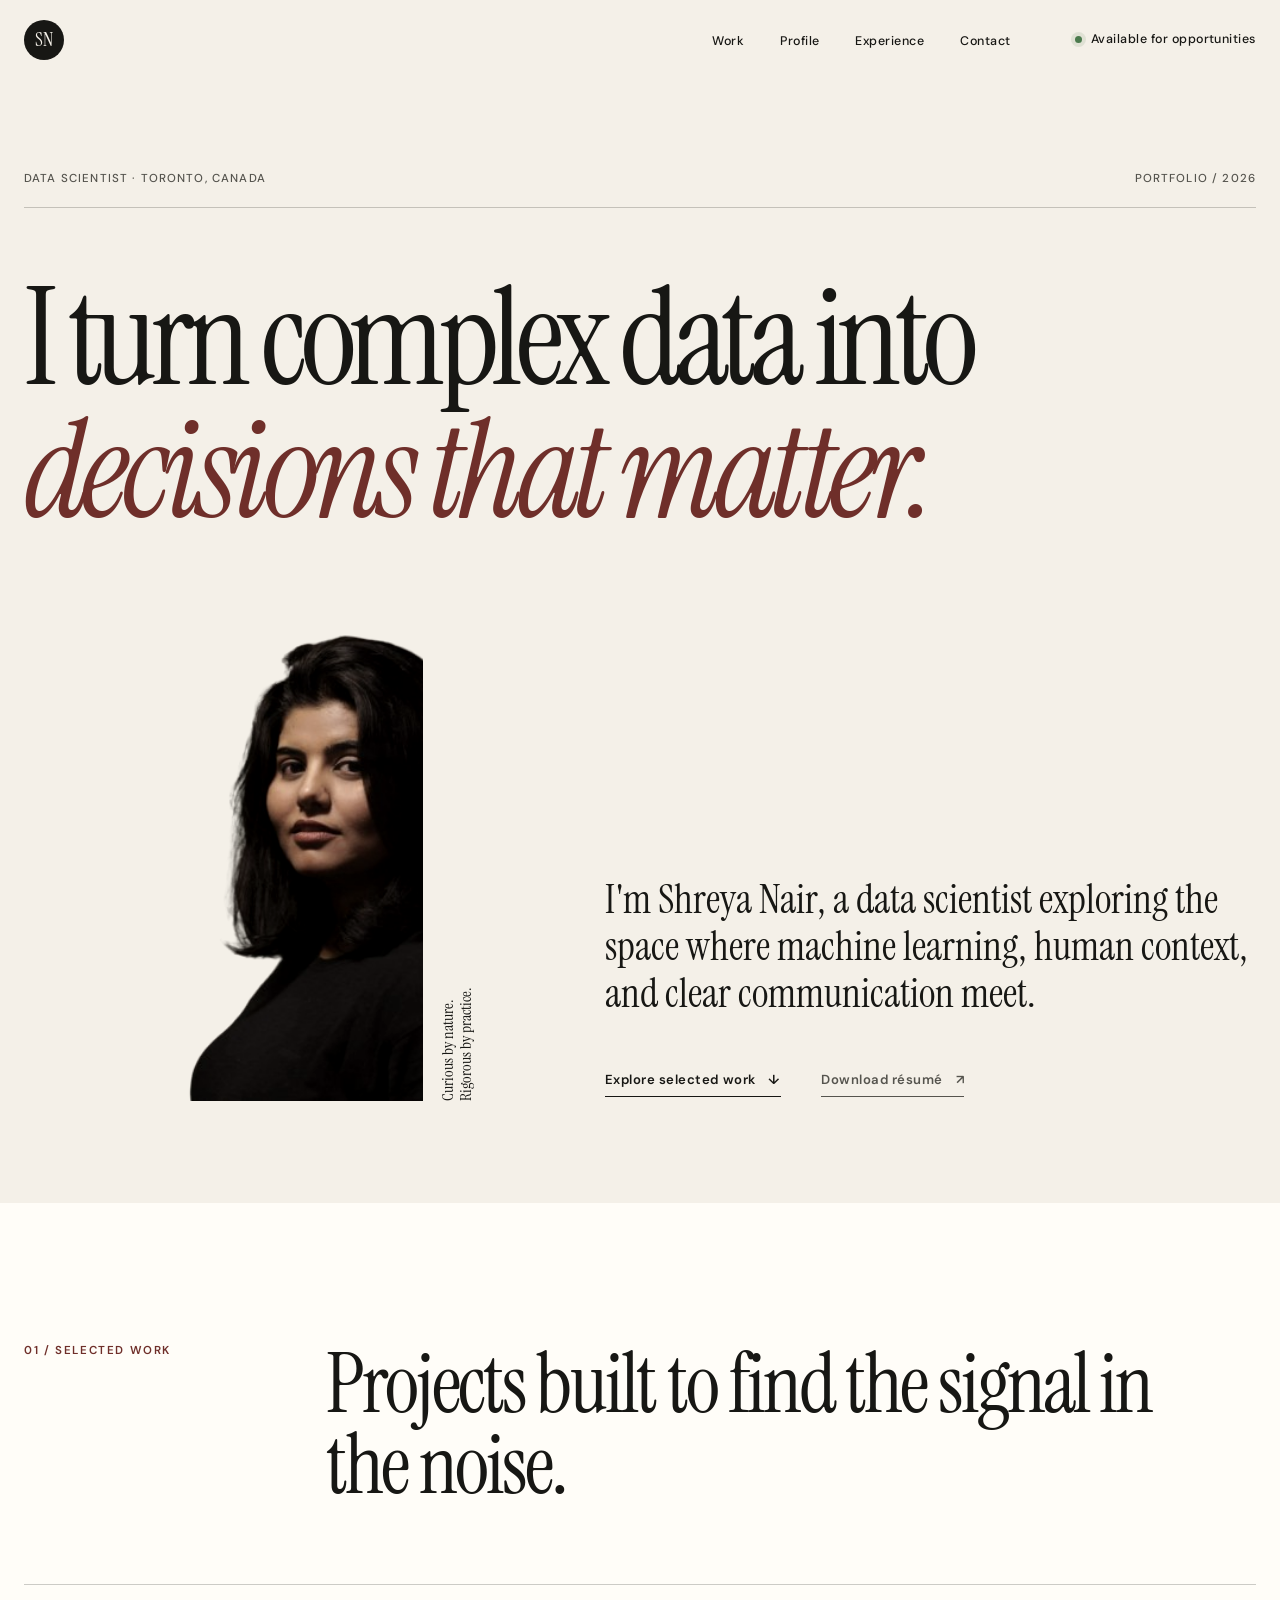
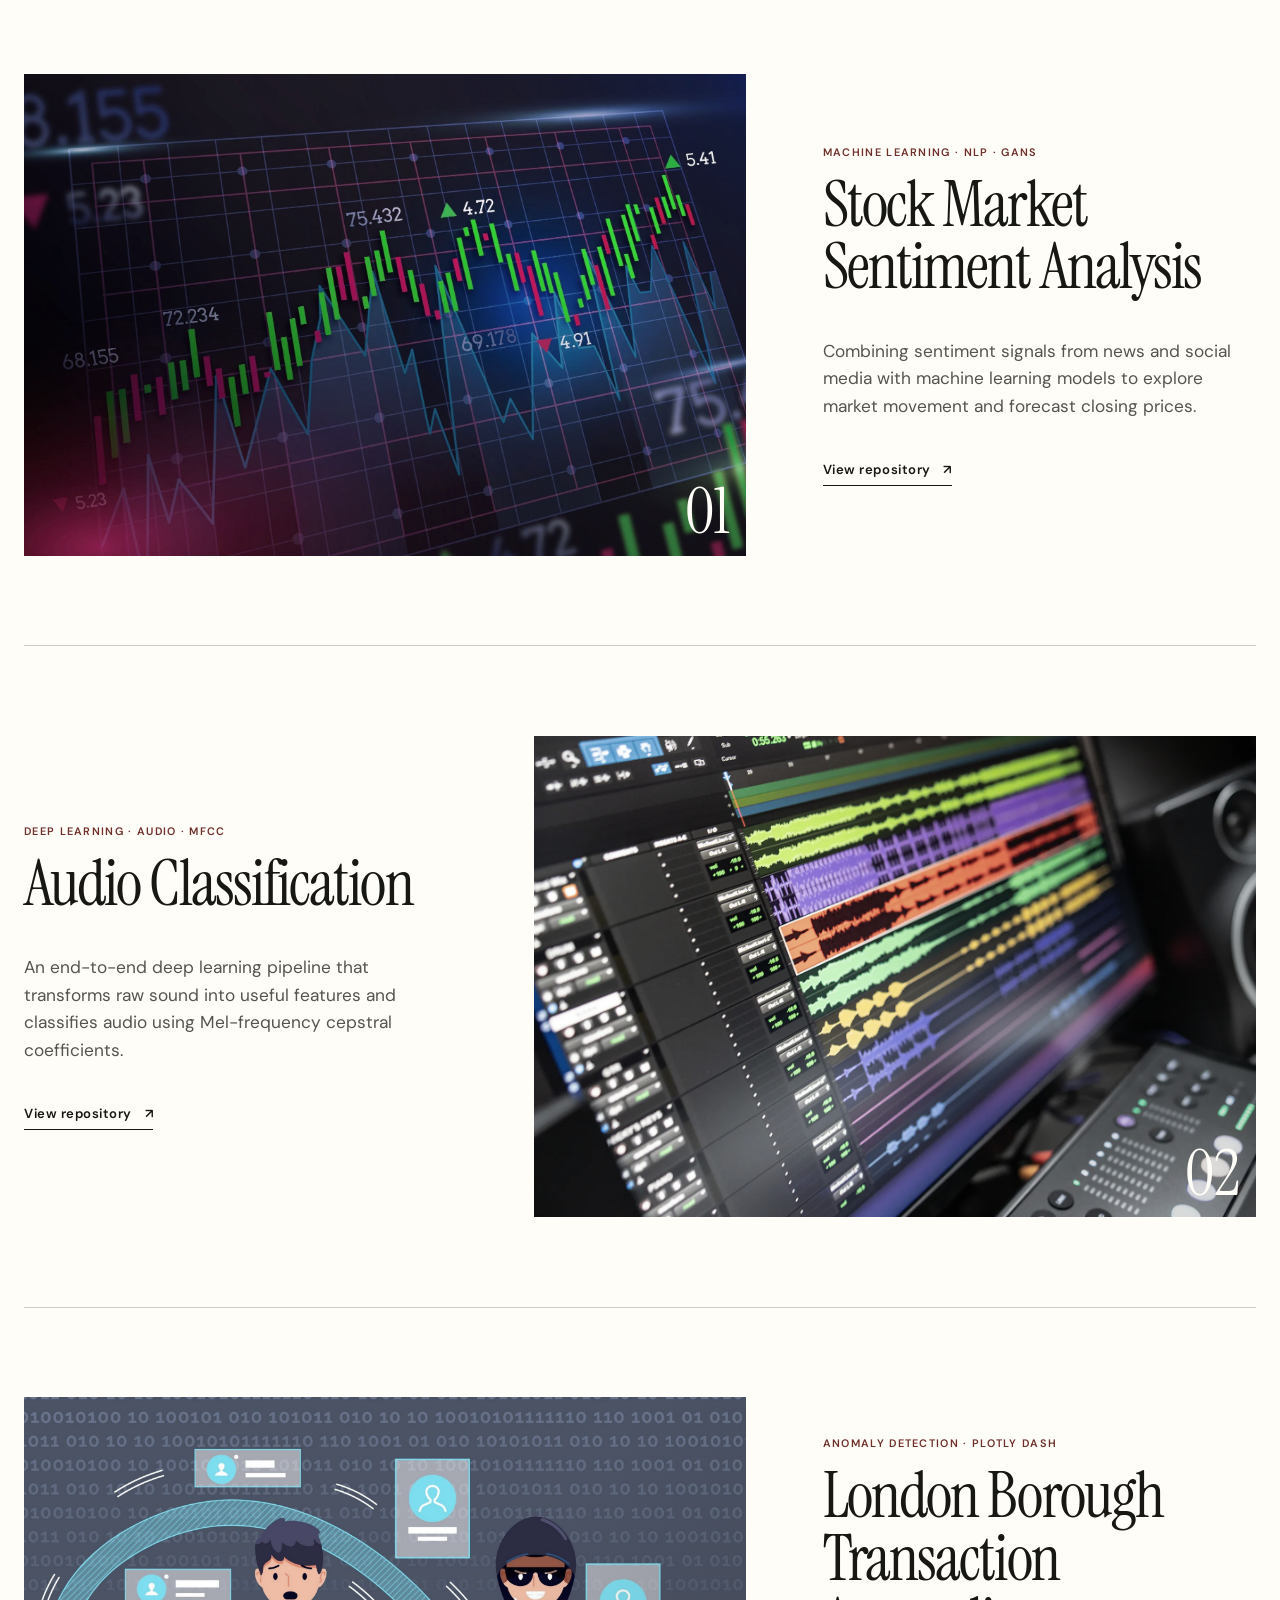
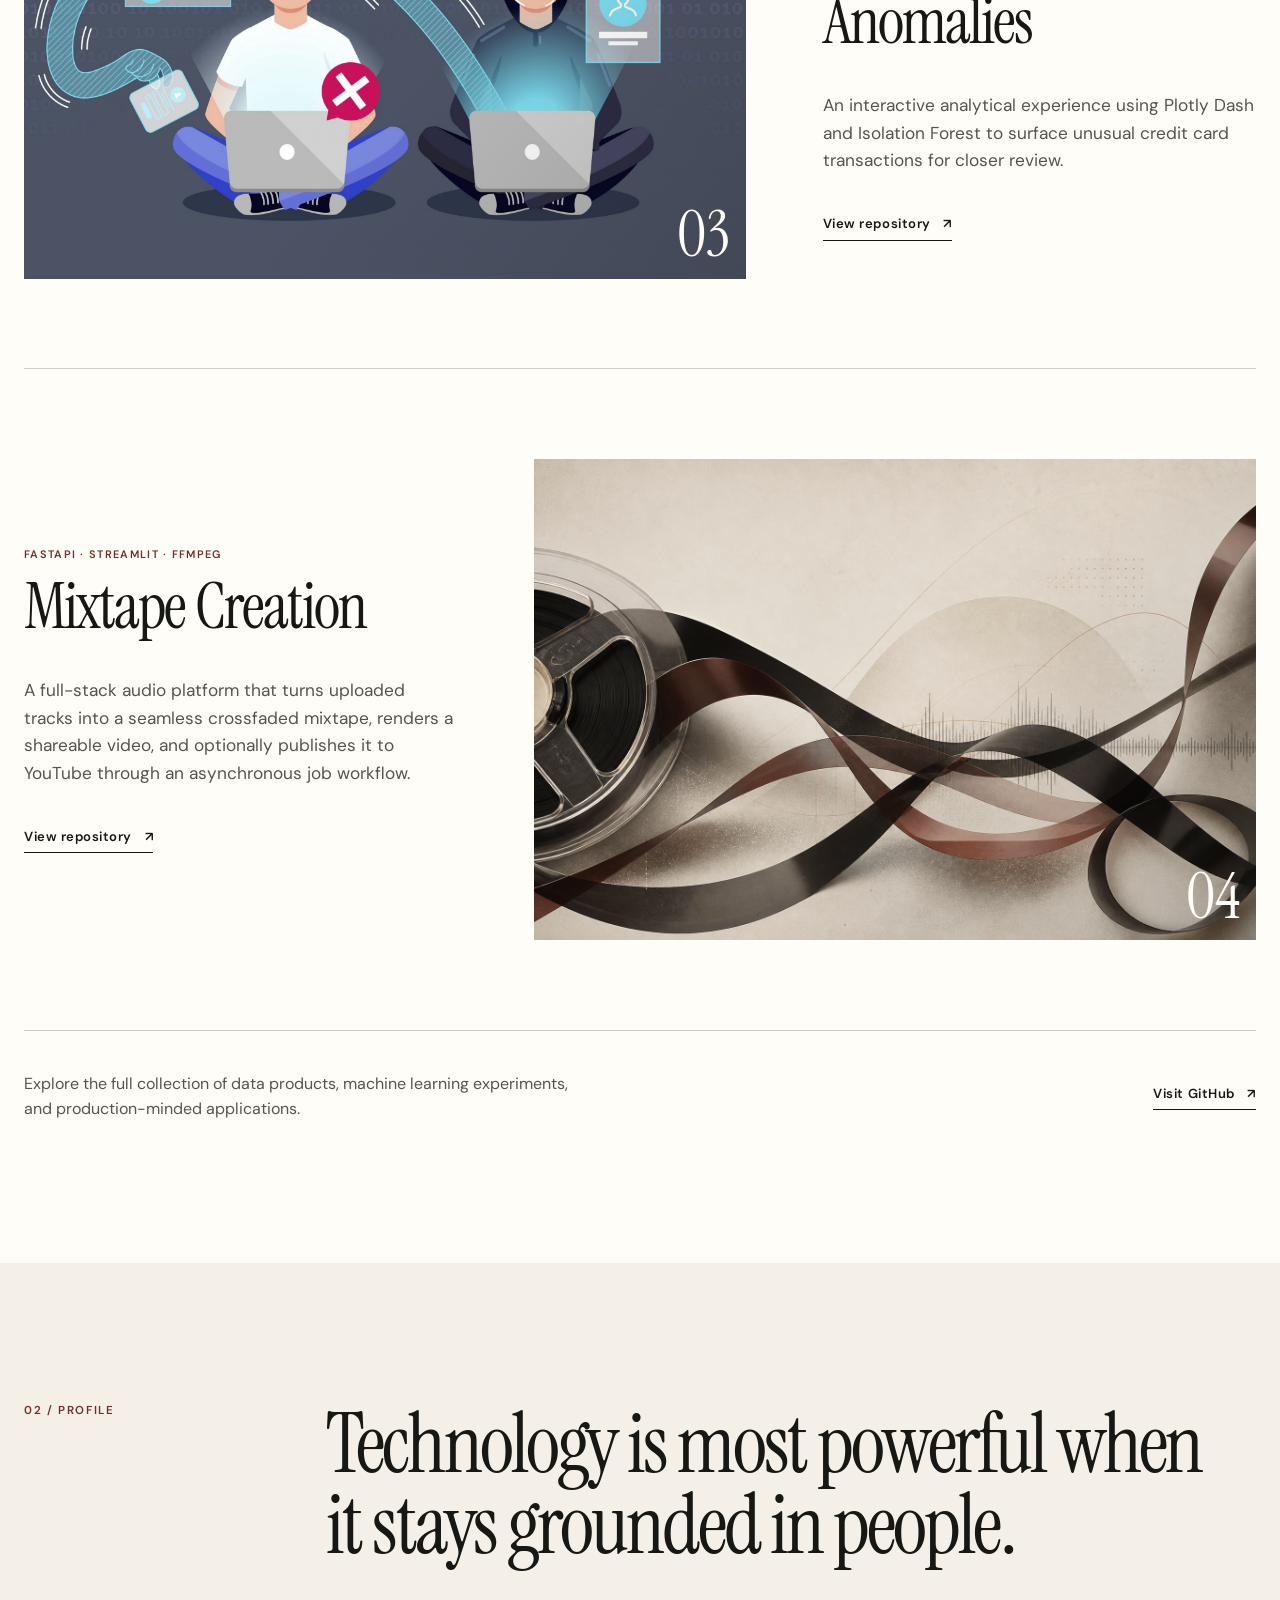
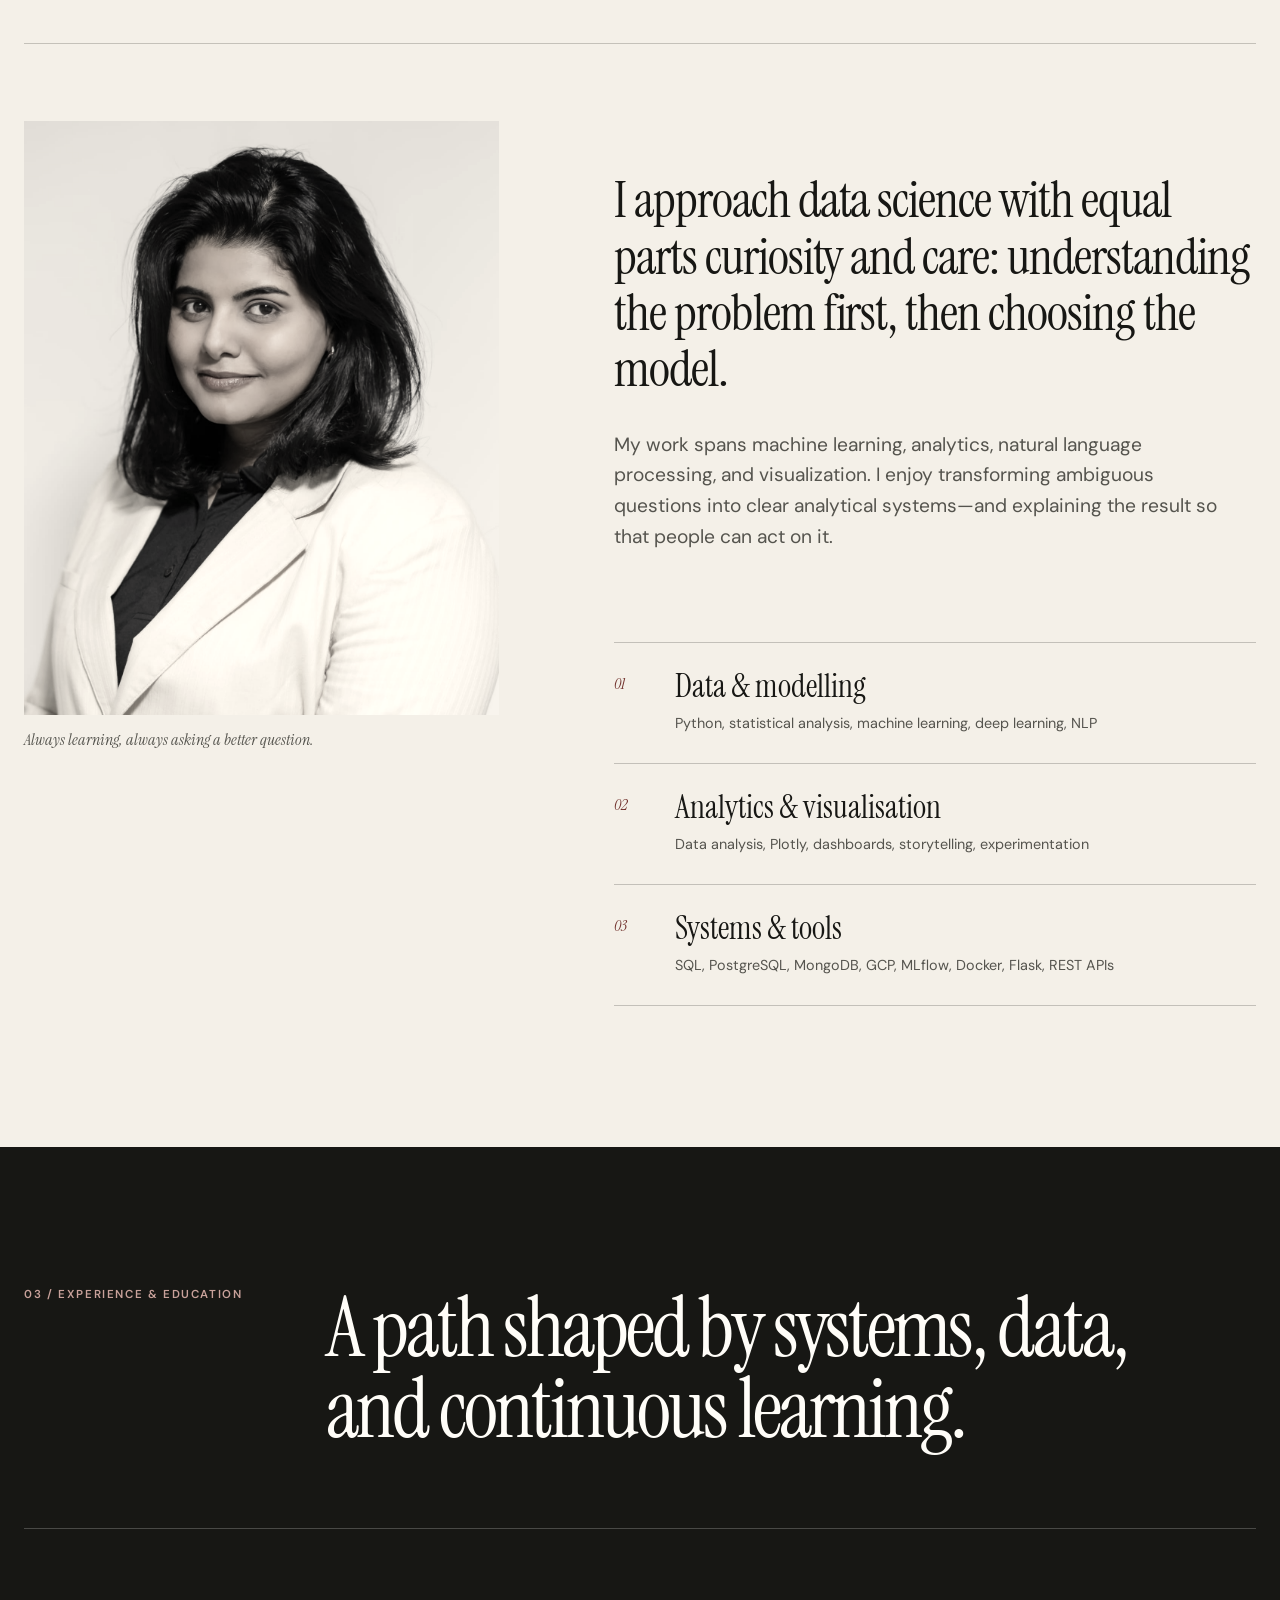
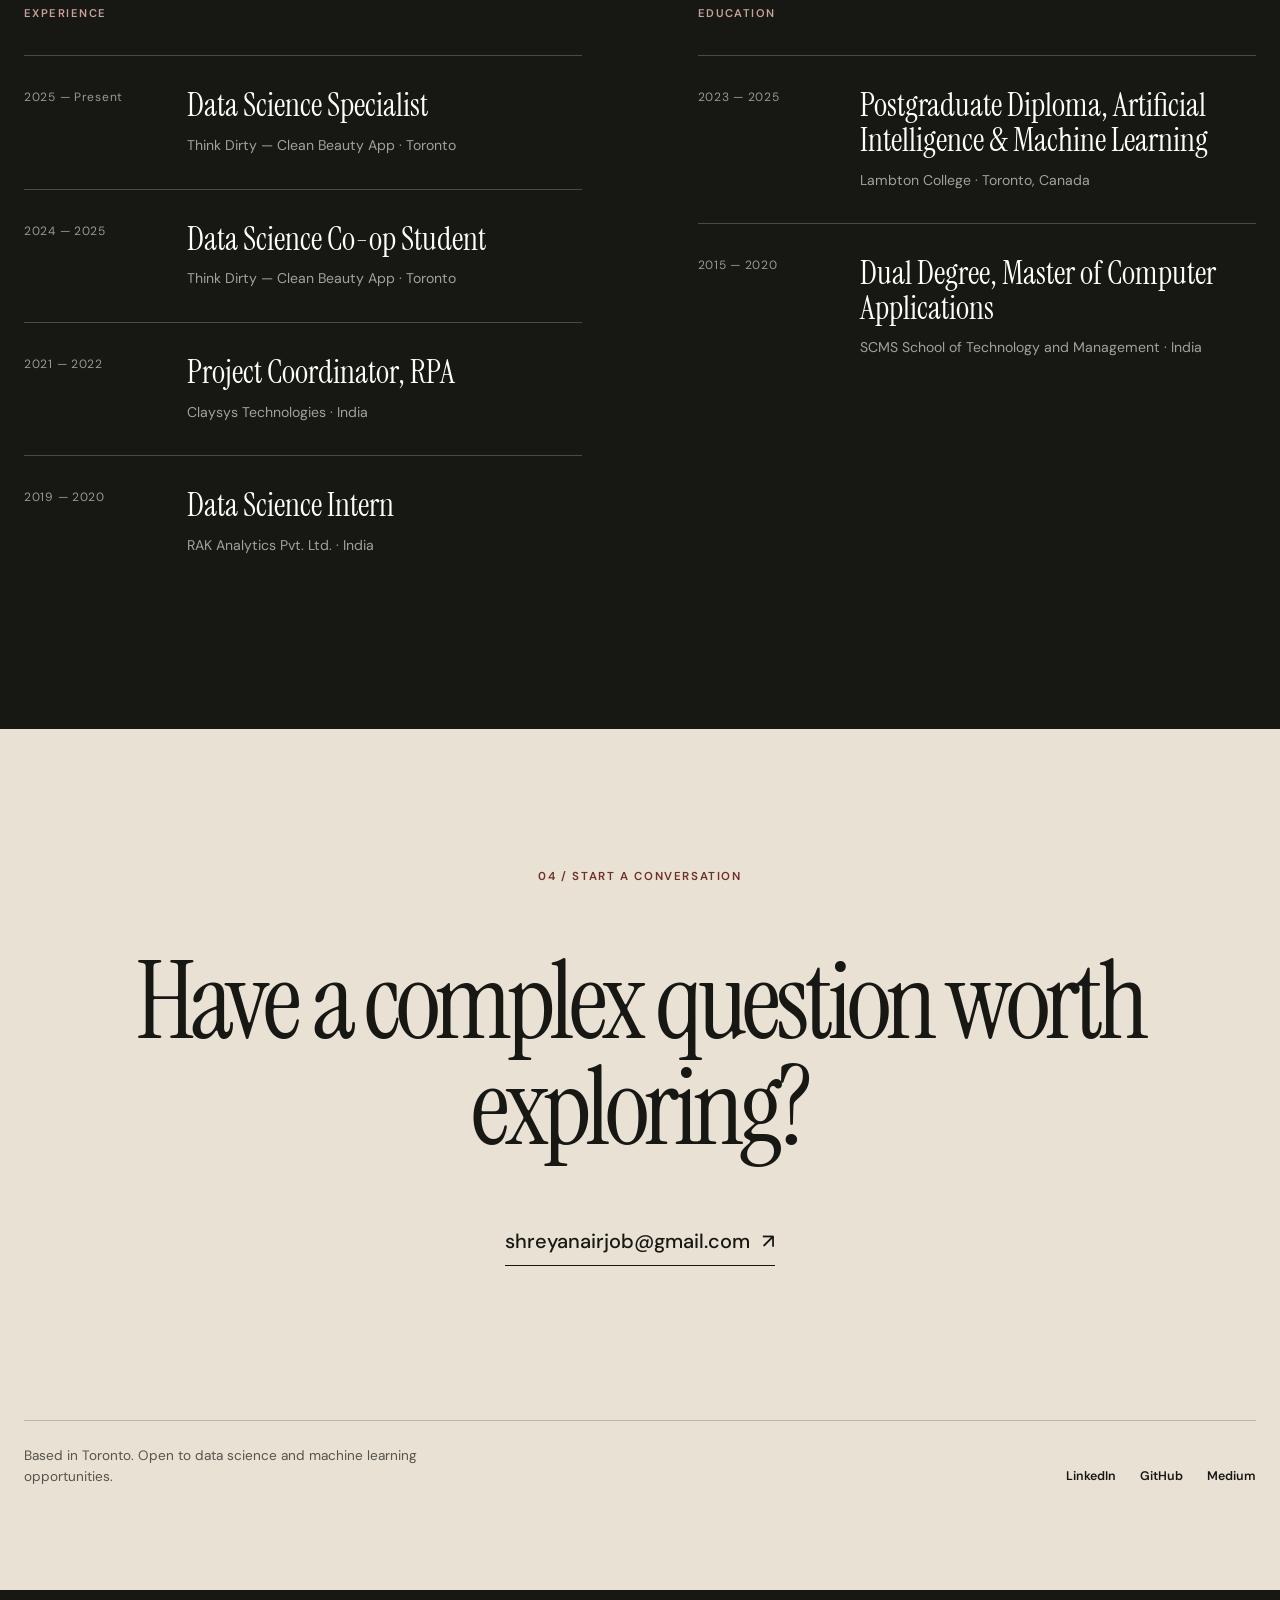
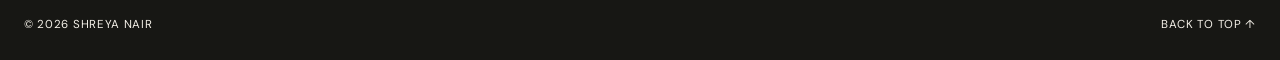
==== commit 1f7d32b8: "Refresh portfolio with an editorial design Present current experience and projects through a clearer" ====
--- a/index.html
+++ b/index.html
@@ -1,720 +1,305 @@
-<!DOCTYPE html>
-    <html lang="en">
-    <head>
-        <meta charset="UTF-8">
-        <meta name="viewport" content="width=device-width, initial-scale=1.0">
-
-        <!--==================== UNICONS ====================-->
-        <link rel="stylesheet" href="https://unicons.iconscout.com/release/v4.0.8/css/line.css">
-        
-        <!--==================== SWIPER CSS ====================-->
-        <link rel="stylesheet" href="assets/css/swiper-bundle.min.css">
-        
-        <!--==================== CSS ====================-->
-        <link rel="stylesheet" href="assets/css/styles.css">
-
-        <title>SHREYA NAIR</title>
-    </head>
-    <body>
-        <!--==================== HEADER ====================-->
-        <header class="header" id="header">
-            <nav class="nav container">
-                <a href="#" class="nav__logo">Shreya Nair</a>
-
-                <div class="nav__menu" id="nav-menu">
-                    <ul class="nav__list grid">
-                        <li class="nav__item">
-                            <a href="#home" class="nav__link active-link">
-                                <i class="uil uil-estate nav__icon"></i> Home
-                            </a>
-                        </li>
-
-                        <li class="nav__item">
-                            <a href="#about" class="nav__link">
-                                <i class="uil uil-user nav__icon"></i> About
-                            </a>
-                        </li>
-
-                        <li class="nav__item">
-                            <a href="#skills" class="nav__link">
-                                <i class="uil uil-file-alt nav__icon"></i> Skills
-                            </a>
-                        </li>
-
-                        <li class="nav__item">
-                            <a href="#qualification" class="nav__link">
-                                <i class="uil uil-graduation-cap nav__icon"></i> Qualifications
-                            </a>
-                        </li>
-
-                        <li class="nav__item">
-                            <a href="#portfolio" class="nav__link">
-                                <i class="uil uil-scenery nav__icon"></i> Projects
-                            </a>
-                        </li>
-
-                        <li class="nav__item">
-                            <a href="#contact" class="nav__link">
-                                <i class="uil uil-message nav__icon"></i> Contact Me
-                            </a>
-                        </li>
-
-                    </ul>
-                    
-                    <i class="uil uil-times nav__close" id="nav-close"></i>
-                </div>
-
-                <div class="nav__btns">
-                    <!-- Theme change button -->
-                    <i class="uil uil-moon change-theme" id="theme-button"></i>
-
-                    <div class="nav__toggle" id="nav-toggle">
-                        <i class="uil uil-apps"></i>
-                    </div>
-                </div>
-            </nav>
-        </header>
-
-        <!--==================== MAIN ====================-->
-        <main class="main">
-            <!--==================== HOME ====================-->
-            <section class="home section" id="home">
-                <div class="home__container container grid">
-                    <div class="home__content grid">
-                        <div class="home__social">
-                            <a href="https://www.linkedin.com/in/shreya-nair-gopi/" target="_blank" class="home__social-icon">
-                                <i class="uil uil-linkedin-alt"></i>
-                            </a>
-    
-                            <a href="https://www.instagram.com/shry.001_/" target="_blank" class="home__social-icon">
-                                <i class="uil uil-instagram"></i>                            
-                            </a>
-    
-                            <a href="https://github.com/shreya-001" target="_blank" class="home__social-icon">
-                                <i class="uil uil-github-alt"></i>                            
-                            </a>
-                        </div>
-    
-                        <div class="home__img">
-                            <svg class="home__blob" viewBox="0 0 200 187">
-                                <mask id="mask0" mask-type="alpha">
-                                    <path d="M190.312 36.4879C206.582 62.1187 201.309 102.826 182.328 134.186C163.346 165.547 
-                                    130.807 187.559 100.226 186.353C69.6454 185.297 41.0228 161.023 21.7403 129.362C2.45775 
-                                    97.8511 -7.48481 59.1033 6.67581 34.5279C20.9871 10.1032 59.7028 -0.149132 97.9666 
-                                    0.00163737C136.23 0.303176 174.193 10.857 190.312 36.4879Z"/>
-                                </mask>
-                                <g mask="url(#mask0)">
-                                    <path d="M190.312 36.4879C206.582 62.1187 201.309 102.826 182.328 134.186C163.346 
-                                    165.547 130.807 187.559 100.226 186.353C69.6454 185.297 41.0228 161.023 21.7403 
-                                    129.362C2.45775 97.8511 -7.48481 59.1033 6.67581 34.5279C20.9871 10.1032 59.7028 
-                                    -0.149132 97.9666 0.00163737C136.23 0.303176 174.193 10.857 190.312 36.4879Z"/>
-
-                                    <!--==================== 
-                                        Insert your image in the Img folder and Change your image |
-                                        Center your image with X: horizontal, Y: vertical 
-                                    ====================-->
-                                    <image class="home__blob-img" x="-90" y="0" href="assets/img/perfil.png"/>
-                                </g>
-                            </svg>
-                        </div>
-
-                        <div class="home__data">
-                            <h2 class="home__title">Hi, I'm Shreya Nair</h2>
-                            <h3 class="home__subtitle">Data Scientist</h3>
-                            <p class="home__description">Embracing AI/ML with boundless curiosity, fearlessly exploring data's depths, 
-                                and delighting in every challenge along the way.</p>
-                            <a href="#contact" class="button button--flex">
-                                Contact Me <i class="uil uil-message button__icon"></i>
-                            </a>
-                        </div>
-                    </div>
-
-                    
-                    <div class="home__scroll">
-                        <a href="#about" class="home__scroll-button button--flex">
-                            <i class="uil uil-mouse-alt home__scroll-mouse"></i>
-                            <span class="home__scroll-name">Scroll down</span>
-                            <i class="uil uil-arrow-down home__scroll-arrow"></i>
-                        </a>
-                    </div>
-                </div>
-            </section>
-
-            <!--==================== ABOUT ====================-->
-            <section class="about section" id="about">
-                <h2 class="section__title">About Me</h2>
-                <span class="section__subtitle">My introduction</span>
-
-                <div class="about__container container grid">
-                    <img src="assets/img/about.jpg" alt="" class="about__img">
-
-                    <div class="about__data">
-                        <p class="about__description">Data Scientist, with a passion for solving real-world problems. 
-                            I have a keen interest in the field of Data Science and Machine Learning and unwavering thirst for knowledge, 
-                            constantly seeking opportunities to learn and expand my expertise, which fuels my drive to excel in any role I undertake.
-                        </p>
-
-                        <div class="about__info">
-                            <div>
-                                <span class="about__info-title">2.5</span>
-                                <span class="about__info-name">Years <br> experience</span>
-                            </div>
-
-                            <div>
-                                <span class="about__info-title">10+</span>
-                                <span class="about__info-name">Completed <br> projects</span>
-                            </div>
-
-                            <div>
-                                <span class="about__info-title">02</span>
-                                <span class="about__info-name">Companies <br> worked</span>
-                            </div>
-                        </div>
-
-                        <div class="about__buttons">
-                            <!--==================== Change your CV ====================-->
-                            <a download="" href="assets/pdf/Shreya_Nair_Resume_2024.pdf" class="button button--flex">
-                                Download CV <i class="uil uil-download-alt button__icon"></i>
-                            </a>
-                        </div>
-                    </div>
-                </div>
-            </section>
-
-            <!--==================== SKILLS ====================-->
-            <section class="skills section" id="skills">
-                <h2 class="section__title">Skills</h2>
-                <span class="section__subtitle">My technical level</span>
-                
-                <div class="skills__container container grid">
-                    <div>
-                        <!--==================== SKILLS 1====================-->
-                        <div class="skills__content skills__open">
-                            <div class="skills__header">
-                                <i class="uil uil-brackets-curly skills__icon"></i>
-    
-                                <div>
-                                    <h1 class="skills__title">Programming Languages: </h1>
-                                </div>
-    
-                                <i class="uil uil-angle-down skills__arrow"></i>
-                            </div>
-    
-                            <div class="skills__list grid">
-                                <div class="skills__data">
-                                    <div class="skills__titles">
-                                        <h3 class="skills__name">Python</h3>
-                                        <span class="skills__number">90%</span>
-                                    </div>
-                                    <div class="skills__bar">
-                                        <span class="skills__percentage skills__python"></span>
-                                    </div>
-                                </div>
-    
-                                <div class="skills__data">
-                                    <div class="skills__titles">
-                                        <h3 class="skills__name">HTML</h3>
-                                        <span class="skills__number">70%</span>
-                                    </div>
-                                    <div class="skills__bar">
-                                        <span class="skills__percentage skills__html"></span>
-                                    </div>
-                                </div>
-    
-                                <div class="skills__data">
-                                    <div class="skills__titles">
-                                        <h3 class="skills__name">JavaScript</h3>
-                                        <span class="skills__number">50%</span>
-                                    </div>
-                                    <div class="skills__bar">
-                                        <span class="skills__percentage skills__JS"></span>
-                                    </div>
-                                </div>
-    
-                                <div class="skills__data">
-                                    <div class="skills__titles">
-                                        <h3 class="skills__name">CSS</h3>
-                                        <span class="skills__number">60%</span>
-                                    </div>
-                                    <div class="skills__bar">
-                                        <span class="skills__percentage skills__css"></span>
-                                    </div>
-                                </div>
-                            </div>
-                        </div>
-                        <!--==================== SKILLS 2====================-->
-                        <div class="skills__content skills__close">
-                            <div class="skills__header">
-                                <i class="uil uil-database skills__icon"></i>
-    
-                                <div>
-                                    <h1 class="skills__title">Database Technologies:</h1>
-                                </div>
-    
-                                <i class="uil uil-angle-down skills__arrow"></i>
-                            </div>
-    
-                            <div class="skills__list grid">
-                                <div class="skills__data">
-                                    <div class="skills__titles">
-                                        <h3 class="skills__name">MySQL</h3>
-                                        <span class="skills__number">70%</span>
-                                    </div>
-                                    <div class="skills__bar">
-                                        <span class="skills__percentage skills__mysql"></span>
-                                    </div>
-                                </div>
-    
-                                <div class="skills__data">
-                                    <div class="skills__titles">
-                                        <h3 class="skills__name">PostgreSQL</h3>
-                                        <span class="skills__number">55%</span>
-                                    </div>
-                                    <div class="skills__bar">
-                                        <span class="skills__percentage skills__postgresql"></span>
-                                    </div>
-                                </div>
-    
-                                <div class="skills__data">
-                                    <div class="skills__titles">
-                                        <h3 class="skills__name">MongoDB</h3>
-                                        <span class="skills__number">60%</span>
-                                    </div>
-                                    <div class="skills__bar">
-                                        <span class="skills__percentage skills__mongodb"></span>
-                                    </div>
-                                </div>
-                            </div>
-                        </div>
-                    </div>
-
-                    <div>
-                         <!--==================== SKILLS 3====================-->
-                         <div class="skills__content skills__close">
-                            <div class="skills__header">
-                                <i class="class uil uil-laptop-cloud skills__icon"></i>
-                                <div>
-                                    <h1 class="skills__title">AI/ML and Cloud Technologies: </h1>
-                                    <span class="skills__subtitle"></span>
-                                </div>
-                                <i class="uil uil-angle-down skills__arrow"></i>
-                            </div>
-
-                            <div class="skills__list grid">
-                                <div class="skills__data">
-                                    <div class="skills__titles">
-                                        <h3 class="skills__name">Data Analytics</h3>
-                                        <span class="skills__number">85%</span>
-                                    </div>
-                                    <div class="skills__bar">
-                                        <span class="skills__percentage skills__dataanalytics"></span>
-                                    </div>
-                                </div>
-                                
-                                <div class="skills__data">
-                                    <div class="skills__titles">
-                                        <h3 class="skills__name">Data Visualization</h3>
-                                        <span class="skills__number">90%</span>
-                                    </div>
-                                    <div class="skills__bar">
-                                        <span class="skills__percentage skills__visualization"></span>
-                                    </div>
-                                </div>
-                                
-                                <div class="skills__data">
-                                    <div class="skills__titles">
-                                        <h3 class="skills__name">Machine Learning</h3>
-                                        <span class="skills__number">75%</span>
-                                    </div>
-                                    <div class="skills__bar">
-                                        <span class="skills__percentage skills__ML"></span>
-                                    </div>
-                                </div>
-
-                                <div class="skills__data">
-                                    <div class="skills__titles">
-                                        <h3 class="skills__name">Statistical Analysis</h3>
-                                        <span class="skills__number">80%</span>
-                                    </div>
-                                    <div class="skills__bar">
-                                        <span class="skills__percentage skills__SA"></span>
-                                    </div>
-                                </div>
-
-                                <div class="skills__data">
-                                    <div class="skills__titles">
-                                        <h3 class="skills__name">Deep Learning</h3>
-                                        <span class="skills__number">75%</span>
-                                    </div>
-                                    <div class="skills__bar">
-                                        <span class="skills__percentage skills__DL"></span>
-                                    </div>
-                                </div>
-
-                                <div class="skills__data">
-                                    <div class="skills__titles">
-                                        <h3 class="skills__name">Natural Language Processing</h3>
-                                        <span class="skills__number">80%</span>
-                                    </div>
-                                    <div class="skills__bar">
-                                        <span class="skills__percentage skills__NLP"></span>
-                                    </div>
-                                </div>
-
-                                <div class="skills__data">
-                                    <div class="skills__titles">
-                                        <h3 class="skills__name">GCP</h3>
-                                        <span class="skills__number">60%</span>
-                                    </div>
-                                    <div class="skills__bar">
-                                        <span class="skills__percentage skills__GCP"></span>
-                                    </div>
-                                </div>
-                            </div>
-                        </div>
-                        <!--==================== SKILLS 4====================-->
-                        <div class="skills__content skills__close">
-                            <div class="skills__header">
-                                <i class="class uil uil-desktop skills__icon"></i>
-                                <div>
-                                    <h1 class="skills__title">Other Technologies: </h1>
-                                    <span class="skills__subtitle"></span>
-                                </div>
-                                <i class="uil uil-angle-down skills__arrow"></i>
-                            </div>
-
-                            <div class="skills__list grid">
-                                <div class="skills__data">
-                                    <div class="skills__titles">
-                                        <h3 class="skills__name">MLFlow</h3>
-                                        <span class="skills__number">65%</span>
-                                    </div>
-                                    <div class="skills__bar">
-                                        <span class="skills__percentage skills__mlflow"></span>
-                                    </div>
-                                </div>
-                                
-                                <div class="skills__data">
-                                    <div class="skills__titles">
-                                        <h3 class="skills__name">Docker</h3>
-                                        <span class="skills__number">40%</span>
-                                    </div>
-                                    <div class="skills__bar">
-                                        <span class="skills__percentage skills__docker"></span>
-                                    </div>
-                                </div>
-                                
-                                <div class="skills__data">
-                                    <div class="skills__titles">
-                                        <h3 class="skills__name">REST API</h3>
-                                        <span class="skills__number">50%</span>
-                                    </div>
-                                    <div class="skills__bar">
-                                        <span class="skills__percentage skills__restapi"></span>
-                                    </div>
-                                </div>
-
-                                <div class="skills__data">
-                                    <div class="skills__titles">
-                                        <h3 class="skills__name">Flask</h3>
-                                        <span class="skills__number">40%</span>
-                                    </div>
-                                    <div class="skills__bar">
-                                        <span class="skills__percentage skills__flask"></span>
-                                    </div>
-                                </div>
-                            </div>
-                        </div>
-                    </div>
-                </div>
-            </section>
-
-            <!--==================== QUALIFICATION ====================-->
-            <section class="qualification section" id="qualification">
-                <h2 class="section__title">Qualification</h2>
-                <span class="section__subtitle"></span>
-
-                <div class="qualification__container container">
-                    <div class="qualification__tabs">
-                        <div class="qualification__button button--flex qualification__active" data-target="#education">
-                            <i class="uil uil-graduation-cap qualification__icon"></i>
-                            Education
-                        </div>
-
-                        <div class="qualification__button button--flex" data-target="#work">
-                            <i class="uil uil-briefcase-alt qualification__icon"></i>
-                            Work experience
-                        </div>
-                    </div>
-
-                    <div class="qualification_sections">
-                        <!--==================== QUALIFICATION CONTENT1====================-->
-                        <div class="qualification__content qualification__active" data-content id="education">
-                            <!--==================== QUALIFICATION 1====================-->
-                            <div class="qualification__data">
-                                <div>
-                                    <h3 class="qualification__title">PG Diploma in Artificial Intelligence and Machine Learning</h3>
-                                    <span class="qualification__subtitle">Lambton College in Toronto (CANADA)</span>
-                                    <div class="qualification__calender">
-                                        <i class="uil uil-calender-alt"></i>
-                                        2023 May - 2025 Jan
-                                        
-                                    </div>
-                                </div>
-
-                                <div>
-                                    <span class="qualification__rounder"></span>
-                                    <span class="qualification__line"></span>
-                                </div>
-                            </div>
-
-                            <!--==================== QUALIFICATION 2====================-->
-                            
-                            <div class="qualification__data">
-                                <div></div>
-                                
-                                <div>
-                                    <span class="qualification__rounder"></span>
-                                    <span class="qualification__line"></span>
-                                </div>
-                                <div>
-                                    <h3 class="qualification__title"> Dual Degree Masters in Computer Application</h3>
-                                    <span class="qualification__subtitle">SCMS School of Technology and Management (INDIA)</span>
-                                    <div class="qualification__calender">
-                                        <i class="uil uil-calender-alt"></i>
-                                        2015 - 2020 
-                                    </div>
-                                </div>
-                            </div>
-
-                        
-                        </div>
-                        
-                        <!--==================== QUALIFICATION CONTENT 2====================-->
-                        <div class="qualification__content" data-content id="work">
-                            <!--==================== QUALIFICATION 2====================-->
-                            <div class="qualification__data">
-                               
-                                <div>
-                                    <h3 class="qualification__title">Project Coordinator (RPA)</h3>
-                                    <span class="qualification__subtitle">Claysys Technologies (INDIA)</span>
-                                    <div class="qualification__calender">
-                                        <i class="uil uil-calender-alt"></i>
-                                        2021 April - 2022 Dec
-                                    </div>
-
-                                </div>
-                                <div>
-                                    <span class="qualification__rounder"></span>
-                                    <span class="qualification__line"></span>
-                                </div>
-                            </div>
-                            
-                            
-
-                            <!--==================== QUALIFICATION 2====================-->
-                            <div class="qualification__data">
-                                <div></div>
-                                
-                                <div>
-                                    <span class="qualification__rounder"></span>
-                                    <span class="qualification__line"></span>
-                                </div>
-                                <div>
-                                    <h3 class="qualification__title">Data Science Intern</h3>
-                                    <span class="qualification__subtitle">RAK Analytics Pvt.Ltd. (INDIA)</span>
-                                    <div class="qualification__calender">
-                                        <i class="uil uil-calender-alt"></i>
-                                        2019 - 2020
-                                    </div>
-                                </div>
-                            </div>
-                            
-                            
-
-                        
-                        </div>
-                    </div>
-                </div>
-            </section>
-
-
-
-            <!--==================== PORTFOLIO ====================-->
-            <section class="portfolio section" id="portfolio">
-                <h2 class="section__title">Projects</h2>
-                <span class="section__subtitle">Most Recent Projects</span>
-
-                <div class="portfolio__container container swiper-container">
-                    <div class="swiper-wrapper">
-                        <!--==================== PORTFOLIO 1====================-->
-                        <div class="portfolio__content grid swiper-slide">
-                            <img src="assets/img/portfolio1.jpg" alt="" class="portfolio__img">
-
-                            <div class="portfolio__data">
-                                <h3 class="portfolio__title">Stock Sentimental Analysis</h3>
-                                <p class="portfolio__description">
-                                    • Incorporated sentiment analysis to forecast stock market trends by extracting features from sentiment expressing texts (news articles, social media posts) and employing machine learning algorithms, including GANs, to predict stock close prices.<br>
-                                    • The prevailing sentiment among traders and investors provided valuable insights into potential future market fluctuations, facilitating informed decision-making in investment strategies. </p>
-                            
-                                <a href="https://github.com/shreya-001/StockMarket_SentimentAnalysis" class="button button--flex button--small portfolio__button">
-                                    View
-                                    <i class="uil uil-eye button__icon"></i>
-                                        
-                                </a>
-                            </div>
-                        </div>
-
-                        <!--==================== PORTFOLIO 2====================-->
-                        <div class="portfolio__content grid swiper-slide">
-                            <img src="assets/img/portfolio2.jpg" alt="" class="portfolio__img">
-
-                            <div class="portfolio__data">
-                                <h3 class="portfolio__title">Audio Classification</h3>
-                                <p class="portfolio__description">
-                                    • Built a detailed pipeline for a deep learning model to classify audio samples.
-                                    <br>
-                                    • This project includes preprocessing steps involving data loading,
-                                    visualisation, and feature extraction using Mel-Frequency Cepstral Coefficients (MFCCs) </p>
-                            
-                                <a href="https://github.com/shreya-001/Audio_Classification" class="button button--flex button--small portfolio__button">
-                                    View
-                                    <i class="uil uil-eye button__icon"></i>
-                                        
-                                </a>
-                            </div>
-                        </div>
-
-                        <!--==================== PORTFOLIO 3====================-->
-                        <div class="portfolio__content grid swiper-slide">
-                            <img src="assets/img/portfolio3.jpg" alt="" class="portfolio__img">
-
-                            <div class="portfolio__data">
-                                <h3 class="portfolio__title">London Borough Credit Card Anomaly Detection</h3>
-                                <p class="portfolio__description">
-                                    • Built an interactive visualizations using Plotly Dash to gain insights about the data.
-                                    <br>
-                                    • Built an Isolation Forest Anomaly Detection model for detecting anomalies in the transactions.</p>
-                            
-                                <a href="https://github.com/shreya-001/London-Borough-of-Barnet" class="button button--flex button--small portfolio__button">
-                                    View
-                                    <i class="uil uil-eye button__icon"></i>
-                                        
-                                </a>
-                            </div>
-                        </div>
-
-                        <!--==================== PORTFOLIO 4====================-->
-                        <div class="portfolio__content grid swiper-slide">
-                            <img src="assets/img/portfolio4.jpg" alt="" class="portfolio__img">
-
-                            <div class="portfolio__data">
-                                <h3 class="portfolio__title">UPCOMING PROJECTS!</h3>
-                                <p class="portfolio__description">
-                                    • GreenVine (Leaf disease detection project)
-                                    <br>
-                                    • Computer Vision Project using YOLOv9
-                                    <br>
-                                    • EmoCare GenAI Project
-                                    <br>
-                                    • AND MORE!</p>
-                                    
-                                <a href="https://github.com/shreya-001" class="button button--flex button--small portfolio__button">
-                                    View
-                                    <i class="uil uil-eye button__icon"></i>
-                                        
-                                </a>
-                            </div>
-                        </div> 
-                    </div>
-                    
-                    <div class="swiper-button-next">
-                        <i class="uil uil-angle-right-b swiper-portfolio-icon"></i>
-                    </div>
-                    <div class="swiper-button-prev">
-                        <i class="uil uil-angle-left-b swiper-portfolio-icon"></i>
-                    </div>
-                
-                    <div class="swiper-pagination"></div>
-                    
-                </div>
-            </section>
-
-            <!--==================== CONTACT ME ====================-->
-            <section class="contact section" id="contact">
-                <h2 class="section__title">Contact Me</h2>
-                <span class="section__subtitle">Get in touch</span>
-
-                <div class="contact__container container grid">
-                    <div>
-                        <div class="contact__information">
-                            <i class="uil uil-phone contact__icon"></i>
-
-                            <div>
-                                <h3 class="contact__title">Phone </h3>
-                                <span class="contact__subtitle">437-559-3146</span>
-                            </div>
-                        </div>
-
-                        <div class="contact__information">
-                            <i class="uil uil-envelope contact__icon"></i>
-
-                            <div>
-                                <h3 class="contact__title">Email</h3>
-                                <span class="contact__subtitle">shreyanair.1697@gmail.com</span>
-                            </div>
-                        </div>
-                    </div>
-                </div>
-            </section>
-        </main>
-
-        <!--==================== FOOTER ====================-->
-        <footer class="footer">
-            <div class="footer__bg">
-                <div class="footer__container container grid">
-                    <div>
-                        <h1 class="footer__title">Shreya Nair</h1>
-                        <span class="footer__subtitle">Data Scientist</span>
-                    </div>
-
-                    <ul class="footer__links">
-                        <li>
-                            <a href="#skills" class="footer__link">Skills</a>
-                        </li>
-                        <li>
-                            <a href="#portfolio" class="footer__link">Projects</a>
-                        </li>
-                        <li>
-                            <a href="#contact" class="footer__link">Contact</a>
-                        </li>
-                    </ul>
-                    <div class="footer__socials">
-                        <a href="https://github.com/shreya-001" target="_blank" class="footer__social">
-                            <i class="uil uil-github"></i>
-                        </a>
-                        <a href="https://www.linkedin.com/in/shreya-nair-gopi/" target="_blank" class="footer__social">
-                            <i class="uil uil-linkedin"></i>
-                        </a>
-                        <a href="https://www.instagram.com/shry.001_/" target="_blank" class="footer__social">
-                            <i class="uil uil-instagram-alt"></i>
-                            
-                        </a>
-                    </div>
-                </div>
-                <p class="footer__copy">&#169; Shreya Nair. All right reserved</p>
-            </div>
-        </footer>
-        
-        <!--==================== SCROLL TOP ====================-->
-        <a href="#" class="scrollup" id="scroll-up">
-            <i class="uil uil-arrow-up scrollup__icon"></i>
-        </a>
-
-        <!--==================== SWIPER JS ====================-->
-        <script src="assets/js/swiper-bundle.min.js"></script>
-
-        <!--==================== MAIN JS ====================-->
-        <script src="assets/js/main.js"></script>
-    </body>
-</html>
+<!doctype html>
+<html lang="en">
+<head>
+    <meta charset="utf-8">
+    <meta name="viewport" content="width=device-width, initial-scale=1">
+    <meta name="description" content="Shreya Nair is a data scientist creating thoughtful machine learning systems and clear, useful data experiences.">
+    <meta name="theme-color" content="#f4f0e8">
+    <meta property="og:type" content="website">
+    <meta property="og:title" content="Shreya Nair — Data Scientist">
+    <meta property="og:description" content="Selected data science, machine learning, and analytics work by Shreya Nair.">
+    <meta property="og:image" content="assets/img/about.jpg">
+    <meta name="twitter:card" content="summary_large_image">
+    <title>Shreya Nair — Data Scientist</title>
+    <link rel="icon" href="assets/img/favicon.svg" type="image/svg+xml">
+    <script>document.documentElement.classList.add("js");</script>
+    <link rel="preconnect" href="https://fonts.googleapis.com">
+    <link rel="preconnect" href="https://fonts.gstatic.com" crossorigin>
+    <link href="https://fonts.googleapis.com/css2?family=DM+Sans:wght@400;500;600&family=Instrument+Serif:ital@0;1&display=swap" rel="stylesheet">
+    <link rel="stylesheet" href="assets/css/styles.css">
+    <script type="application/ld+json">
+        {
+            "@context": "https://schema.org",
+            "@type": "Person",
+            "name": "Shreya Nair",
+            "jobTitle": "Data Scientist",
+            "url": "https://shreya-001.github.io/Shreya-Website/",
+            "sameAs": [
+                "https://github.com/shreya-001",
+                "https://www.linkedin.com/in/shreya-nair-gopi/"
+            ]
+        }
+    </script>
+</head>
+<body>
+    <a class="skip-link" href="#main-content">Skip to content</a>
+
+    <header class="site-header" id="header">
+        <nav class="nav container" aria-label="Main navigation">
+            <a class="nav__brand" href="#home" aria-label="Shreya Nair, home">SN</a>
+
+            <button class="nav__toggle" id="nav-toggle" type="button" aria-expanded="false" aria-controls="nav-menu">
+                <span class="nav__toggle-label">Menu</span>
+                <span class="nav__toggle-lines" aria-hidden="true"></span>
+            </button>
+
+            <div class="nav__menu" id="nav-menu">
+                <ul class="nav__list">
+                    <li><a class="nav__link active-link" href="#work">Work</a></li>
+                    <li><a class="nav__link" href="#about">Profile</a></li>
+                    <li><a class="nav__link" href="#experience">Experience</a></li>
+                    <li><a class="nav__link" href="#contact">Contact</a></li>
+                </ul>
+                <a class="nav__availability" href="mailto:shreyanairjob@gmail.com">
+                    <span aria-hidden="true"></span> Available for opportunities
+                </a>
+            </div>
+        </nav>
+    </header>
+
+    <main id="main-content">
+        <section class="hero section" id="home" aria-labelledby="hero-title">
+            <div class="hero__container container">
+                <div class="hero__eyebrow reveal">
+                    <p>Data scientist · Toronto, Canada</p>
+                    <p>Portfolio / 2026</p>
+                </div>
+
+                <div class="hero__headline reveal">
+                    <h1 id="hero-title">I turn complex data into <em>decisions that matter.</em></h1>
+                </div>
+
+                <div class="hero__lower">
+                    <div class="hero__portrait-wrap reveal">
+                        <img class="hero__portrait" src="assets/img/perfil.png" alt="Portrait of Shreya Nair" width="520" height="640">
+                        <p class="hero__caption">Curious by nature.<br>Rigorous by practice.</p>
+                    </div>
+
+                    <div class="hero__intro reveal">
+                        <p>I'm Shreya Nair, a data scientist exploring the space where machine learning, human context, and clear communication meet.</p>
+                        <div class="hero__actions">
+                            <a class="text-link" href="#work">Explore selected work <span aria-hidden="true">↓</span></a>
+                            <a class="text-link text-link--muted" href="assets/pdf/Shreya-Nair-Data-Scientist.pdf" download>Download résumé <span aria-hidden="true">↗</span></a>
+                        </div>
+                    </div>
+                </div>
+            </div>
+        </section>
+
+        <section class="work section" id="work" aria-labelledby="work-title">
+            <div class="container">
+                <div class="section-heading reveal">
+                    <p class="section-kicker">01 / Selected work</p>
+                    <h2 id="work-title">Projects built to find the signal in the noise.</h2>
+                </div>
+
+                <div class="project-list">
+                    <article class="project reveal">
+                        <a class="project__image-link" href="https://github.com/shreya-001/StockMarket_SentimentAnalysis" target="_blank" rel="noopener noreferrer" aria-label="View Stock Market Sentiment Analysis on GitHub">
+                            <figure class="project__figure">
+                                <img src="assets/img/portfolio1.jpg" alt="Stock market data visualization for the sentiment analysis project" width="960" height="640" loading="lazy">
+                                <span class="project__index">01</span>
+                            </figure>
+                        </a>
+                        <div class="project__body">
+                            <div>
+                                <p class="project__meta">Machine learning · NLP · GANs</p>
+                                <h3>Stock Market Sentiment Analysis</h3>
+                            </div>
+                            <p>Combining sentiment signals from news and social media with machine learning models to explore market movement and forecast closing prices.</p>
+                            <a class="arrow-link" href="https://github.com/shreya-001/StockMarket_SentimentAnalysis" target="_blank" rel="noopener noreferrer">View repository <span aria-hidden="true">↗</span></a>
+                        </div>
+                    </article>
+
+                    <article class="project reveal">
+                        <a class="project__image-link" href="https://github.com/shreya-001/Audio_Classification" target="_blank" rel="noopener noreferrer" aria-label="View Audio Classification on GitHub">
+                            <figure class="project__figure">
+                                <img src="assets/img/portfolio2.jpg" alt="Audio waveform representing the audio classification project" width="960" height="640" loading="lazy">
+                                <span class="project__index">02</span>
+                            </figure>
+                        </a>
+                        <div class="project__body">
+                            <div>
+                                <p class="project__meta">Deep learning · Audio · MFCC</p>
+                                <h3>Audio Classification</h3>
+                            </div>
+                            <p>An end-to-end deep learning pipeline that transforms raw sound into useful features and classifies audio using Mel-frequency cepstral coefficients.</p>
+                            <a class="arrow-link" href="https://github.com/shreya-001/Audio_Classification" target="_blank" rel="noopener noreferrer">View repository <span aria-hidden="true">↗</span></a>
+                        </div>
+                    </article>
+
+                    <article class="project reveal">
+                        <a class="project__image-link" href="https://github.com/shreya-001/London-Borough-of-Barnet" target="_blank" rel="noopener noreferrer" aria-label="View London Borough Anomaly Detection on GitHub">
+                            <figure class="project__figure">
+                                <img src="assets/img/portfolio3.jpg" alt="Analytics dashboard from the London Borough transaction anomaly project" width="960" height="640" loading="lazy">
+                                <span class="project__index">03</span>
+                            </figure>
+                        </a>
+                        <div class="project__body">
+                            <div>
+                                <p class="project__meta">Anomaly detection · Plotly Dash</p>
+                                <h3>London Borough Transaction Anomalies</h3>
+                            </div>
+                            <p>An interactive analytical experience using Plotly Dash and Isolation Forest to surface unusual credit card transactions for closer review.</p>
+                            <a class="arrow-link" href="https://github.com/shreya-001/London-Borough-of-Barnet" target="_blank" rel="noopener noreferrer">View repository <span aria-hidden="true">↗</span></a>
+                        </div>
+                    </article>
+
+                    <article class="project reveal">
+                        <a class="project__image-link" href="https://github.com/shreya-001/Mixtape_Creation" target="_blank" rel="noopener noreferrer" aria-label="View Mixtape Creation on GitHub">
+                            <figure class="project__figure">
+                                <img src="assets/img/mixtape-project-cover.png" alt="Flowing audio tape and waveform artwork representing seamless mixtape crossfades" width="1536" height="1024" loading="lazy">
+                                <span class="project__index">04</span>
+                            </figure>
+                        </a>
+                        <div class="project__body">
+                            <div>
+                                <p class="project__meta">FastAPI · Streamlit · FFmpeg</p>
+                                <h3>Mixtape Creation</h3>
+                            </div>
+                            <p>A full-stack audio platform that turns uploaded tracks into a seamless crossfaded mixtape, renders a shareable video, and optionally publishes it to YouTube through an asynchronous job workflow.</p>
+                            <a class="arrow-link" href="https://github.com/shreya-001/Mixtape_Creation" target="_blank" rel="noopener noreferrer">View repository <span aria-hidden="true">↗</span></a>
+                        </div>
+                    </article>
+                </div>
+
+                <div class="work__more reveal">
+                    <p>Explore the full collection of data products, machine learning experiments, and production-minded applications.</p>
+                    <a class="text-link" href="https://github.com/shreya-001" target="_blank" rel="noopener noreferrer">Visit GitHub <span aria-hidden="true">↗</span></a>
+                </div>
+            </div>
+        </section>
+
+        <section class="profile section" id="about" aria-labelledby="about-title">
+            <div class="container">
+                <div class="section-heading section-heading--split reveal">
+                    <p class="section-kicker">02 / Profile</p>
+                    <h2 id="about-title">Technology is most powerful when it stays grounded in people.</h2>
+                </div>
+
+                <div class="profile__grid">
+                    <figure class="profile__image reveal">
+                        <img src="assets/img/about.jpg" alt="Shreya Nair working in a professional setting" width="720" height="900" loading="lazy">
+                        <figcaption>Always learning, always asking a better question.</figcaption>
+                    </figure>
+
+                    <div class="profile__content reveal">
+                        <p class="profile__lede">I approach data science with equal parts curiosity and care: understanding the problem first, then choosing the model.</p>
+                        <p>My work spans machine learning, analytics, natural language processing, and visualization. I enjoy transforming ambiguous questions into clear analytical systems—and explaining the result so that people can act on it.</p>
+
+                        <div class="capabilities" aria-label="Technical capabilities">
+                            <div class="capability">
+                                <p class="capability__number">01</p>
+                                <div>
+                                    <h3>Data &amp; modelling</h3>
+                                    <p>Python, statistical analysis, machine learning, deep learning, NLP</p>
+                                </div>
+                            </div>
+                            <div class="capability">
+                                <p class="capability__number">02</p>
+                                <div>
+                                    <h3>Analytics &amp; visualisation</h3>
+                                    <p>Data analysis, Plotly, dashboards, storytelling, experimentation</p>
+                                </div>
+                            </div>
+                            <div class="capability">
+                                <p class="capability__number">03</p>
+                                <div>
+                                    <h3>Systems &amp; tools</h3>
+                                    <p>SQL, PostgreSQL, MongoDB, GCP, MLflow, Docker, Flask, REST APIs</p>
+                                </div>
+                            </div>
+                        </div>
+                    </div>
+                </div>
+            </div>
+        </section>
+
+        <section class="experience section" id="experience" aria-labelledby="experience-title">
+            <div class="container">
+                <div class="section-heading reveal">
+                    <p class="section-kicker">03 / Experience &amp; education</p>
+                    <h2 id="experience-title">A path shaped by systems, data, and continuous learning.</h2>
+                </div>
+
+                <div class="timeline">
+                    <div class="timeline__group reveal">
+                        <p class="timeline__label">Experience</p>
+                        <article class="timeline__item">
+                            <p class="timeline__date">2025 — Present</p>
+                            <div>
+                                <h3>Data Science Specialist</h3>
+                                <p>Think Dirty — Clean Beauty App · Toronto</p>
+                            </div>
+                        </article>
+                        <article class="timeline__item">
+                            <p class="timeline__date">2024 — 2025</p>
+                            <div>
+                                <h3>Data Science Co-op Student</h3>
+                                <p>Think Dirty — Clean Beauty App · Toronto</p>
+                            </div>
+                        </article>
+                        <article class="timeline__item">
+                            <p class="timeline__date">2021 — 2022</p>
+                            <div>
+                                <h3>Project Coordinator, RPA</h3>
+                                <p>Claysys Technologies · India</p>
+                            </div>
+                        </article>
+                        <article class="timeline__item">
+                            <p class="timeline__date">2019 — 2020</p>
+                            <div>
+                                <h3>Data Science Intern</h3>
+                                <p>RAK Analytics Pvt. Ltd. · India</p>
+                            </div>
+                        </article>
+                    </div>
+
+                    <div class="timeline__group reveal">
+                        <p class="timeline__label">Education</p>
+                        <article class="timeline__item">
+                            <p class="timeline__date">2023 — 2025</p>
+                            <div>
+                                <h3>Postgraduate Diploma, Artificial Intelligence &amp; Machine Learning</h3>
+                                <p>Lambton College · Toronto, Canada</p>
+                            </div>
+                        </article>
+                        <article class="timeline__item">
+                            <p class="timeline__date">2015 — 2020</p>
+                            <div>
+                                <h3>Dual Degree, Master of Computer Applications</h3>
+                                <p>SCMS School of Technology and Management · India</p>
+                            </div>
+                        </article>
+                    </div>
+                </div>
+            </div>
+        </section>
+
+        <section class="contact section" id="contact" aria-labelledby="contact-title">
+            <div class="contact__container container reveal">
+                <p class="section-kicker">04 / Start a conversation</p>
+                <h2 id="contact-title">Have a complex question worth exploring?</h2>
+                <a class="contact__email" href="mailto:shreyanairjob@gmail.com">shreyanairjob@gmail.com <span aria-hidden="true">↗</span></a>
+                <div class="contact__footer">
+                    <p>Based in Toronto. Open to data science and machine learning opportunities.</p>
+                    <div class="social-links" aria-label="Social profiles">
+                        <a href="https://www.linkedin.com/in/shreya-nair-gopi/" target="_blank" rel="noopener noreferrer">LinkedIn</a>
+                        <a href="https://github.com/shreya-001" target="_blank" rel="noopener noreferrer">GitHub</a>
+                        <a href="https://medium.com/@shreyanair.1697" target="_blank" rel="noopener noreferrer">Medium</a>
+                    </div>
+                </div>
+            </div>
+        </section>
+    </main>
+
+    <footer class="footer">
+        <div class="footer__container container">
+            <p>© <span id="year">2026</span> Shreya Nair</p>
+            <a href="#home">Back to top <span aria-hidden="true">↑</span></a>
+        </div>
+    </footer>
+
+    <script src="assets/js/main.js"></script>
+</body>
+</html>
--- a/assets/css/styles.css
+++ b/assets/css/styles.css
@@ -1,1081 +1,887 @@
-/*==================== GOOGLE FONTS ====================*/
-@import url("https://fonts.googleapis.com/css2?family=Poppins:wght@400;500;600&display=swap");
-/*==================== VARIABLES CSS ====================*/
 :root {
-  --header-height: 3rem;
-  /*========== Colors ==========*/
-  /* Change favorite color */
-  --hue-color: 5;
-  /*Purple 250 - Green 142 - Blue 230 - Pink 340*/
-  /* HSL color mode */
-  --first-color: hsl(var(--hue-color), 69%, 61%);
-  --first-color-second: hsl(var(--hue-color), 69%, 61%);
-  --first-color-alt: hsl(var(--hue-color), 57%, 53%);
-  --first-color-lighter: hsl(var(--hue-color), 92%, 85%);
-  --title-color: hsl(var(--hue-color), 8%, 15%);
-  --text-color: hsl(var(--hue-color), 8%, 45%);
-  --text-color-light: hsl(var(--hue-color), 8%, 65%);
-  --input-color: hsl(var(--hue-color), 70%, 96%);
-  --body-color: hsl(var(--hue-color), 60%, 99%);
-  --container-color: #FFF;
-  --scroll-bar-color: hsl(var(--hue-color), 12%, 90%);
-  --scroll-thumb-color: hsl(var(--hue-color), 12%, 80%);
-
-    /*========== Font and typography ==========*/
-    --body-font: 'Poppins', sans-serif;
-    --big-font-size: 2rem;
-    --h1-font-size: 1.5rem;
-    --h2-font-size: 1.25rem;
-    --h3-font-size: 1.125rem;
-    --normal-font-size: .938rem;
-    --small-font-size: .813rem;
-    --smaller-font-size: .75rem;
-
-  /*========== Font weight ==========*/
-  --font-medium: 500;
-  --font-semi-bold: 600;
-
-    /*========== Margenes Bottom ==========*/
-  --mb-0-25: .25rem;
-  --mb-0-5: .5rem;
-  --mb-0-75: .75rem;
-  --mb-1: 1rem;
-  --mb-1-5: 1.5rem;
-  --mb-2: 2rem;
-  --mb-2-5: 2.5rem;
-  --mb-3: 3rem;
-
-  /*========== z index ==========*/
-  --z-tooltip: 10;
-  --z-fixed: 100;
-  --z-modal: 1000;
-}
-
-@media screen and (min-width: 968px) {
-  :root {
-    --big-font-size: 3rem;
-    --h1-font-size: 2.25rem;
-    --h2-font-size: 1.5rem;
-    --h3-font-size: 1.25rem;
-    --normal-font-size: 1rem;
-    --small-font-size: .875rem;
-    --smaller-font-size: .813rem;
-  }
-}
-
-/*========== Variables Dark theme ==========*/
-body.dark-theme {
-  /* HSL color mode */
-  --first-color-second: hsl(var(--hue-color), 30%, 8%);
-  --title-color: hsl(var(--hue-color), 8%, 95%);
-  --text-color: hsl(var(--hue-color), 8%, 75%);
-  --input-color: hsl(var(--hue-color), 29%, 16%);
-  --body-color: hsl(var(--hue-color), 28%, 12%);
-  --container-color: hsl(var(--hue-color), 29%, 16%);
-  --scroll-bar-color: hsl(var(--hue-color), 12%, 48%);
-  --scroll-thumb-color: hsl(var(--hue-color), 12%, 36%);
-}
-/*========== Button Dark/Light ==========*/
-.nav__btns {
-  display: flex;
-  align-items: center;
-}
-
-.change-theme {
-  font-size: 1.25rem;
-  color: var(--title-color);
-  margin-right: var(--mb-1);
-  cursor: pointer;
-}
-
-.change-theme:hover {
-  color: var(--first-color);
-}
-
-
-/*==================== BASE ====================*/
-* {
-  box-sizing: border-box;
-  padding: 0;
-  margin: 0;
+    --paper: #f4f0e8;
+    --paper-deep: #e9e1d3;
+    --ink: #171714;
+    --ink-soft: #55544e;
+    --line: rgba(23, 23, 20, 0.22);
+    --accent: #6f2f2a;
+    --accent-light: #c8a19a;
+    --white: #fffdf8;
+    --display: "Instrument Serif", Georgia, serif;
+    --sans: "DM Sans", Arial, sans-serif;
+    --container: 1240px;
+    --header-height: 80px;
+    --ease: cubic-bezier(0.22, 1, 0.36, 1);
+}
+
+*,
+*::before,
+*::after {
+    box-sizing: border-box;
 }
 
 html {
-  scroll-behavior: smooth;
+    scroll-behavior: smooth;
+    scroll-padding-top: var(--header-height);
 }
 
 body {
-  margin: 0 0 var(--header-height) 0;
-  font-family: var(--body-font);
-  font-size: var(--normal-font-size);
-  background-color: var(--body-color);
-  color: var(--text-color);
-}
-
-h1, h2, h3, h4 {
-  color: var(--title-color);
-  font-weight: var(--font-semi-bold);
-}
-
+    margin: 0;
+    color: var(--ink);
+    background: var(--paper);
+    font-family: var(--sans);
+    font-size: 1rem;
+    line-height: 1.6;
+    text-rendering: optimizeLegibility;
+    -webkit-font-smoothing: antialiased;
+}
+
+body.menu-open {
+    overflow: hidden;
+}
+
+::selection {
+    color: var(--white);
+    background: var(--accent);
+}
+
+h1,
+h2,
+h3,
+p,
+figure,
 ul {
-  list-style: none;
+    margin: 0;
+}
+
+h1,
+h2,
+h3 {
+    font-weight: 400;
+    line-height: 0.98;
 }
 
 a {
-  text-decoration: none;
+    color: inherit;
+    text-decoration: none;
+}
+
+button {
+    color: inherit;
+    font: inherit;
 }
 
 img {
-  max-width: 100%;
-  height: auto;
-}
-
-/*==================== REUSABLE CSS CLASSES ====================*/
+    display: block;
+    width: 100%;
+    height: auto;
+}
+
+ul {
+    padding: 0;
+    list-style: none;
+}
+
+:focus-visible {
+    outline: 2px solid var(--accent);
+    outline-offset: 5px;
+}
+
+.skip-link {
+    position: fixed;
+    top: 1rem;
+    left: 1rem;
+    z-index: 1000;
+    padding: 0.75rem 1rem;
+    color: var(--white);
+    background: var(--ink);
+    transform: translateY(-200%);
+    transition: transform 0.2s ease;
+}
+
+.skip-link:focus {
+    transform: translateY(0);
+}
+
+.container {
+    width: min(calc(100% - 3rem), var(--container));
+    margin-inline: auto;
+}
+
 .section {
-  padding: 2rem 0 4rem;
-}
-
-.section__title {
-  font-size: var(--h1-font-size);
-  color: var(--title-color);
-}
-
-.section__subtitle {
-  display: block;
-  font-size: var(--small-font-size);
-  margin-bottom: var(--mb-3);
-}
-
-.section__title, .section__subtitle {
-  text-align: center;
-}
-
-/*==================== LAYOUT ====================*/
-.container {
-  max-width: 768px;
-  margin-left: var(--mb-1-5);
-  margin-right: var(--mb-1-5);
-}
-
-.grid {
-  display: grid;
-  gap: 1.5rem;
-}
-
-.header {
-  width: 100%;
-  position: fixed;
-  bottom: 0;
-  left: 0;
-  z-index: var(--z-fixed);
-  background-color: var(--body-color);
-}
-
-/*==================== NAV ====================*/
+    padding-block: clamp(6rem, 11vw, 10rem);
+}
+
+.section-kicker {
+    color: var(--accent);
+    font-size: 0.72rem;
+    font-weight: 600;
+    letter-spacing: 0.14em;
+    line-height: 1.2;
+    text-transform: uppercase;
+}
+
+.section-heading {
+    display: grid;
+    grid-template-columns: minmax(160px, 0.65fr) minmax(0, 2fr);
+    align-items: start;
+    padding-bottom: clamp(3rem, 6vw, 5.5rem);
+    border-bottom: 1px solid var(--line);
+}
+
+.section-heading h2 {
+    max-width: 900px;
+    font-family: var(--display);
+    font-size: clamp(3rem, 6.5vw, 6.5rem);
+    letter-spacing: -0.035em;
+}
+
+/* Header */
+.site-header {
+    position: fixed;
+    top: 0;
+    right: 0;
+    left: 0;
+    z-index: 100;
+    height: var(--header-height);
+    background: rgba(244, 240, 232, 0.9);
+    border-bottom: 1px solid transparent;
+    backdrop-filter: blur(16px);
+    -webkit-backdrop-filter: blur(16px);
+    transition: border-color 0.3s ease, height 0.3s ease;
+}
+
+.site-header.is-scrolled {
+    height: 68px;
+    border-color: var(--line);
+}
+
 .nav {
-  max-width: 968px;
-  height: var(--header-height);
-  display: flex;
-  justify-content: space-between;
-  align-items: center;
-}
-
-.nav__logo, .nav__toggle {
-  color: var(--title-color);
-  font-weight: var(--font-medium);
-}
-
-.nav__logo:hover {
-  color: var(--first-color);
+    display: flex;
+    align-items: center;
+    justify-content: space-between;
+    height: 100%;
+}
+
+.nav__brand {
+    display: grid;
+    width: 40px;
+    height: 40px;
+    place-items: center;
+    color: var(--paper);
+    background: var(--ink);
+    border-radius: 50%;
+    font-family: var(--display);
+    font-size: 1.2rem;
+    line-height: 1;
+}
+
+.nav__menu {
+    display: flex;
+    align-items: center;
+    gap: clamp(2rem, 5vw, 5rem);
+}
+
+.nav__list {
+    display: flex;
+    align-items: center;
+    gap: clamp(1.25rem, 2.8vw, 2.75rem);
+}
+
+.nav__link,
+.nav__availability {
+    position: relative;
+    font-size: 0.78rem;
+    font-weight: 500;
+    letter-spacing: 0.04em;
+}
+
+.nav__link::after {
+    position: absolute;
+    right: 0;
+    bottom: -0.45rem;
+    left: 0;
+    height: 1px;
+    background: currentColor;
+    content: "";
+    transform: scaleX(0);
+    transform-origin: right;
+    transition: transform 0.35s var(--ease);
+}
+
+.nav__link:hover::after,
+.nav__link.active-link::after {
+    transform: scaleX(1);
+    transform-origin: left;
+}
+
+.nav__availability {
+    display: flex;
+    align-items: center;
+    gap: 0.55rem;
+}
+
+.nav__availability span {
+    width: 7px;
+    height: 7px;
+    background: #4b7a4d;
+    border-radius: 50%;
+    box-shadow: 0 0 0 4px rgba(75, 122, 77, 0.12);
 }
 
 .nav__toggle {
-  font-size: 1.1rem;
-  cursor: pointer;
-}
-
-.nav__toggle:hover {
-  color: var(--first-color);
-}
-
-@media screen and (max-width: 767px) {
-  .nav__menu {
-    position: fixed;
-    bottom: -100%;
-    left: 0;
-    width: 100%;
-    background-color: var(--body-color);
-    padding: 2rem 1.5rem 4rem;
-    box-shadow: 0 -1px 4px rgba(0, 0, 0, 0.15);
-    border-radius: 1.5rem 1.5rem 0 0;
-    transition: .3s;
-  }
-}
-
-.nav__list {
-  grid-template-columns: repeat(3, 1fr);
-  gap: 2rem;
-}
-
-.nav__link {
-  display: flex;
-  flex-direction: column;
-  align-items: center;
-  font-size: var(--small-font-size);
-  color: var(--title-color);
-  font-weight: var(--font-medium);
-}
-
-.nav__link:hover {
-  color: var(--first-color);
-}
-
-.nav__icon {
-  font-size: 1.2rem;
-}
-
-.nav__close {
-  position: absolute;
-  right: 1.3rem;
-  bottom: .5rem;
-  font-size: 1.5rem;
-  cursor: pointer;
-  color: var(--first-color);
-}
-
-.nav__close:hover {
-  color: var(--first-color-alt);
-}
-
-/* show menu */
-.show-menu {
-  bottom: 0;
-}
-
-/* Active link */
-.active-link {
-  color: var(--first-color);
-}
-
-/* Change background header */
-.scroll-header {
-  box-shadow: 0 -1px 4px rgba(0, 0, 0, 0.15);
-}
-
-/*==================== HOME ====================*/
-.home__container {
-  gap: 1rem;
-}
-
-.home__content {
-  grid-template-columns: .5fr 3fr;
-  padding-top: 3.5rem;
-  align-items: center;
-}
-
-.home__social {
-  display: grid;
-  grid-template-columns: max-content;
-  row-gap: 1rem;
-}
-
-.home__social-icon {
-  font-size: 1.25rem;
-  color: var(--first-color);
-}
-
-.home__social-icon:hover {
-  color: var(--first-color-alt);
-}
-
-.home__blob {
-  width: 200px;
-  fill: var(--first-color);
-}
-
-.home__blob-img {
-  width: 300px;
-}
-
-.home__data {
-  grid-column: 1/3;
-}
-
-.home__title {
-  font-size: var(--big-font-size);
-}
-
-.home__subtitle {
-  font-size: var(--h3-font-size);
-  color: var(--text-color);
-  font-weight: var(--font-medium);
-  margin-bottom: var(--mb-0-75);
-}
-
-.home__description {
-  margin-bottom: var(--mb-2);
-}
-
-.home__scroll {
-  display: none;
-}
-
-.home__scroll-button {
-  color: var(--first-color);
-  transition: .3s;
-}
-
-.home__scroll-button:hover {
-  transform: translateY(0.25rem);
-}
-
-.home__scroll-mouse {
-  font-size: 2rem;
-}
-
-.home__scroll-name {
-  font-size: var(--small-font-size);
-  color: var(--title-color);
-  font-weight: var(--font-medium);
-  margin-right: var(--mb-0-25);
-}
-
-.home__scroll-arrow {
-  font-size: 1.25rem;
-}
-
-/*========== BUTTONS ==========*/
-.button {
-  display: inline-block;
-  background-color: var(--first-color);
-  color: #FFF;
-  padding: 1rem;
-  border-radius: .5rem;
-  font-weight: var(--font-medium);
-}
-
-.button:hover {
-  background-color: var(--first-color-alt);
-}
-
-.button__icon {
-  font-size: 1.25rem;
-  margin-left: var(--mb-0-5);
-  transition: .3s;
-}
-
-.button--white {
-  background-color: #FFF;
-  color: var(--first-color);
-}
-
-.button--white:hover {
-  background-color: #FFF;
-}
-
-.button--flex {
-  display: inline-flex;
-  align-items: center;
-}
-
-.button--small {
-  padding: .75rem 1rem;
-}
-
-.button--link {
-  padding: 0;
-  background-color: transparent;
-  color: var(--first-color);
-}
-
-.button--link:hover {
-  background-color: transparent;
-  color: var(--first-color-alt);
-}
-
-/*==================== ABOUT ====================*/
-.about__img {
-  width: 200px;
-  border-radius: .5rem;
-  justify-self: center;
-  align-self: center;
-}
-
-.about__description {
-  text-align: center;
-  margin-bottom: var(--mb-2-5);
-}
-
-.about__info {
-  display: flex;
-  justify-content: space-evenly;
-  margin-bottom: var(--mb-2-5);
-}
-
-.about__info-title {
-  font-size: var(--h2-font-size);
-  font-weight: var(--font-semi-bold);
-  color: var(--title-color);
-}
-
-.about__info-name {
-  font-size: var(--smaller-font-size);
-}
-
-.about__info-title, .about__info-name {
-  display: block;
-  text-align: center;
-}
-
-.about__buttons {
-  display: flex;
-  justify-content: center;
-}
-
-/*==================== SKILLS ====================*/
-.skills__container {
-  row-gap: 0;
-}
-
-.skills__header {
-  display: flex;
-  align-items: center;
-  margin-bottom: var(--mb-2-5);
-  cursor: pointer;
-}
-
-.skills__icon, .skills__arrow {
-  font-size: 2rem;
-  color: var(--first-color);
-}
-
-.skills__icon {
-  margin-right: var(--mb-0-75);
-}
-
-.skills__title {
-  font-size: var(--h3-font-size);
-}
-
-.skills__subtitle {
-  font-size: var(--smaller-font-size);
-  color: var(--text-color-light);
-}
-
-.skills__arrow {
-  margin-left: auto;
-  transition: .4s;
-}
-
-.skills__list {
-  row-gap: 1.5rem;
-  padding-left: 2.7rem;
-}
-
-.skills__titles {
-  display: flex;
-  justify-content: space-between;
-  margin-bottom: var(--mb-0-5);
-}
-
-.skills__name {
-  font-size: var(--normal-font-size);
-  font-weight: var(--font-medium);
-}
-
-.skills__bar, .skills__percentage {
-  height: 5px;
-  border-radius: .25rem;
-}
-
-.skills__bar {
-  background-color: var(--first-color-lighter);
-}
-
-.skills__percentage {
-  display: block;
-  background-color: var(--first-color);
-}
-.skills__python{
-  width: 90%;
-}
-.skills__html{
-  width: 70%;
-}
-.skills__JS{
-  width: 50%;
-}
-.skills__css{
-  width: 60%;
-}
-.skills__mysql{
-  width: 70%;
-}
-.skills__postgresql{
-  width: 55%;
-}
-.skills__mongodb{
-  width: 60%;
-}
-.skills__dataanalytics{
-  width: 85%;
-}
-.skills__visualization{
-  width: 90%;
-}
-.skills__ML{
-  width: 75%;
-}
-.skills__SA{
-  width: 80%;
-}
-.skills__DL{
-  width: 75%;
-}
-.skills__NLP{
-  width: 80%;
-}
-.skills__GCP{
-  width: 60%;
-}
-.skills__mlflow{
-  width: 65%;
-}
-.skills__docker{
-  width: 40%;
-}
-.skills__restapi{
-  width: 50%;
-}
-.skills__flask{
-  width: 40%;
-}
-
-.skills__close .skills__list {
-  height: 0px;
-  overflow: hidden;
-}
-
-.skills__open .skills__list {
-  height: max-content;
-  margin-bottom: var(--mb-2-5);
-}
-
-.skills__open .skills__arrow {
-  transform: rotate(-180deg);
-}
-
-
-/*==================== QUALIFICATION ====================*/
-.qualification__tabs {
-  display: flex;
-  justify-content: space-evenly;
-  margin-bottom: var(--mb-2);
-}
-
-.qualification__button {
-  font-size: var(--h3-font-size);
-  font-weight: var(--font-medium);
-  cursor: pointer;
-}
-
-.qualification__button:hover {
-  color: var(--first-color);
-}
-
-.qualification__icon {
-  font-size: 1.8rem;
-  margin-right: var(--mb-0-25);
-}
-
-.qualification__data {
-  display: grid;
-  grid-template-columns: 1fr max-content 1fr;
-  column-gap: 1.5rem;
-}
-
-.qualification__title {
-  font-size: var(--normal-font-size);
-  font-weight: var(--font-medium);
-}
-
-.qualification__subtitle {
-  display: inline-block;
-  font-size: var(--small-font-size);
-  margin-bottom: var(--mb-1);
-}
-
-.qualification__calendar {
-  font-size: var(--smaller-font-size);
-  color: var(--text-color-light);
-}
-
-.qualification__rounder {
-  display: inline-block;
-  width: 13px;
-  height: 13px;
-  background-color: var(--first-color);
-  border-radius: 50%;
-}
-
-.qualification__line {
-  display: block;
-  width: 1px;
-  height: 100%;
-  background-color: var(--first-color);
-  transform: translate(6px, -7px);
-}
-
-.qualification [data-content] {
-  display: none;
-}
-
-.qualification__active[data-content] {
-  display: block;
-}
-
-.qualification__button.qualification__active {
-  color: var(--first-color);
-}
-
-
-/*==================== PORTFOLIO ====================*/
-.portfolio__container {
-  overflow: initial;
-}
-
-.portfolio__content {
-  padding: 0 1.5rem;
-}
-
-.portfolio__img {
-  width: 265px;
-  border-radius: .5rem;
-  justify-self: center;
-}
-
-.portfolio__title {
-  font-size: var(--h3-font-size);
-  margin-bottom: var(--mb-0-5);
-}
-
-.portfolio__description {
-  margin-bottom: var(--mb-0-75);
-}
-
-.portfolio__button:hover .button__icon {
-  transform: translateX(0.25rem);
-}
-
-.swiper-button-prev::after,
-.swiper-button-next::after {
-  content: '';
-}
-
-.swiper-portfolio-icon {
-  font-size: 2rem;
-  color: var(--first-color);
-}
-
-.swiper-button-prev {
-  left: -.5rem;
-}
-
-.swiper-button-next {
-  right: -.5rem;
-}
-
-.swiper-container-horizontal > .swiper-pagination-bullets {
-  bottom: -2.5rem;
-}
-
-.swiper-pagination-bullet-active {
-  background-color: var(--first-color);
-}
-
-.swiper-button-prev,
-.swiper-button-next,
-.swiper-pagination-bullet {
-  outline: none;
-}
-
-
-
-/*==================== CONTACT ME ====================*/
+    display: none;
+    padding: 0;
+    background: none;
+    border: 0;
+    cursor: pointer;
+}
+
+/* Hero */
+.hero {
+    min-height: 100svh;
+    padding-top: calc(var(--header-height) + clamp(3rem, 7vw, 6rem));
+    padding-bottom: clamp(4rem, 8vw, 7rem);
+}
+
+.hero__eyebrow {
+    display: flex;
+    justify-content: space-between;
+    padding-bottom: 1.2rem;
+    border-bottom: 1px solid var(--line);
+    color: var(--ink-soft);
+    font-size: 0.72rem;
+    font-weight: 500;
+    letter-spacing: 0.1em;
+    text-transform: uppercase;
+}
+
+.hero__headline {
+    padding-block: clamp(2.2rem, 5vw, 4.5rem);
+}
+
+.hero h1 {
+    max-width: 1180px;
+    font-family: var(--display);
+    font-size: clamp(4.25rem, 10.6vw, 10.4rem);
+    letter-spacing: -0.048em;
+}
+
+.hero h1 em {
+    color: var(--accent);
+    font-weight: 400;
+}
+
+.hero__lower {
+    display: grid;
+    grid-template-columns: minmax(240px, 0.82fr) minmax(300px, 1.18fr);
+    gap: clamp(3rem, 10vw, 10rem);
+    align-items: end;
+}
+
+.hero__portrait-wrap {
+    display: grid;
+    grid-template-columns: minmax(0, 1fr) auto;
+    gap: 1rem;
+    align-items: end;
+    max-width: 450px;
+}
+
+.hero__portrait {
+    aspect-ratio: 4 / 5;
+    object-fit: cover;
+    object-position: center 15%;
+    filter: saturate(0.72) contrast(1.04);
+}
+
+.hero__caption {
+    font-family: var(--display);
+    font-size: 1rem;
+    line-height: 1.1;
+    writing-mode: vertical-rl;
+    transform: rotate(180deg);
+}
+
+.hero__intro {
+    max-width: 650px;
+    padding-bottom: 0.25rem;
+}
+
+.hero__intro > p {
+    font-family: var(--display);
+    font-size: clamp(1.75rem, 3.1vw, 3rem);
+    line-height: 1.18;
+}
+
+.hero__actions {
+    display: flex;
+    flex-wrap: wrap;
+    gap: 1rem 2.5rem;
+    margin-top: clamp(2rem, 4vw, 4rem);
+}
+
+.text-link,
+.arrow-link {
+    display: inline-flex;
+    align-items: center;
+    gap: 0.8rem;
+    padding-bottom: 0.35rem;
+    border-bottom: 1px solid currentColor;
+    font-size: 0.82rem;
+    font-weight: 600;
+    letter-spacing: 0.04em;
+    transition: color 0.25s ease, gap 0.35s var(--ease);
+}
+
+.text-link:hover,
+.arrow-link:hover {
+    gap: 1.2rem;
+    color: var(--accent);
+}
+
+.text-link--muted {
+    color: var(--ink-soft);
+}
+
+/* Work */
+.work {
+    background: var(--white);
+}
+
+.project {
+    display: grid;
+    grid-template-columns: minmax(0, 1.25fr) minmax(280px, 0.75fr);
+    gap: clamp(2rem, 6vw, 6rem);
+    align-items: center;
+    padding-block: clamp(3rem, 7vw, 6.5rem);
+    border-bottom: 1px solid var(--line);
+}
+
+.project:nth-child(even) {
+    grid-template-columns: minmax(280px, 0.75fr) minmax(0, 1.25fr);
+}
+
+.project:nth-child(even) .project__image-link {
+    grid-column: 2;
+}
+
+.project:nth-child(even) .project__body {
+    grid-row: 1;
+    grid-column: 1;
+}
+
+.project__figure {
+    position: relative;
+    overflow: hidden;
+    background: var(--paper-deep);
+}
+
+.project__figure::after {
+    position: absolute;
+    inset: 0;
+    background: linear-gradient(130deg, transparent 55%, rgba(23, 23, 20, 0.18));
+    content: "";
+    pointer-events: none;
+}
+
+.project__figure img {
+    aspect-ratio: 3 / 2;
+    object-fit: cover;
+    filter: saturate(0.72);
+    transition: filter 0.6s ease, transform 0.9s var(--ease);
+}
+
+.project__image-link:hover img {
+    filter: saturate(1);
+    transform: scale(1.025);
+}
+
+.project__index {
+    position: absolute;
+    right: 1rem;
+    bottom: 0.7rem;
+    z-index: 1;
+    color: var(--white);
+    font-family: var(--display);
+    font-size: clamp(2.5rem, 5vw, 5rem);
+    line-height: 1;
+}
+
+.project__body {
+    display: flex;
+    flex-direction: column;
+    align-items: flex-start;
+    gap: clamp(1.5rem, 3vw, 2.5rem);
+}
+
+.project__meta {
+    margin-bottom: 0.8rem;
+    color: var(--accent);
+    font-size: 0.68rem;
+    font-weight: 600;
+    letter-spacing: 0.12em;
+    text-transform: uppercase;
+}
+
+.project h3 {
+    max-width: 550px;
+    font-family: var(--display);
+    font-size: clamp(2.5rem, 5vw, 5rem);
+    letter-spacing: -0.03em;
+}
+
+.project__body > p {
+    max-width: 490px;
+    color: var(--ink-soft);
+    font-size: clamp(0.95rem, 1.4vw, 1.08rem);
+}
+
+.work__more {
+    display: flex;
+    align-items: center;
+    justify-content: space-between;
+    gap: 2rem;
+    padding-top: 2.5rem;
+}
+
+.work__more p {
+    max-width: 550px;
+    color: var(--ink-soft);
+}
+
+/* Profile */
+.profile {
+    background: var(--paper);
+}
+
+.profile__grid {
+    display: grid;
+    grid-template-columns: minmax(280px, 0.85fr) minmax(340px, 1.15fr);
+    gap: clamp(3rem, 9vw, 9rem);
+    align-items: start;
+    padding-top: clamp(3rem, 6vw, 6rem);
+}
+
+.profile__image {
+    position: sticky;
+    top: calc(var(--header-height) + 2rem);
+}
+
+.profile__image img {
+    aspect-ratio: 4 / 5;
+    object-fit: cover;
+    filter: grayscale(0.82) sepia(0.12);
+}
+
+.profile__image figcaption {
+    margin-top: 0.75rem;
+    color: var(--ink-soft);
+    font-family: var(--display);
+    font-size: 1rem;
+    font-style: italic;
+}
+
+.profile__content {
+    padding-top: clamp(0rem, 4vw, 4rem);
+}
+
+.profile__lede {
+    margin-bottom: 2rem;
+    font-family: var(--display);
+    font-size: clamp(2rem, 4vw, 4rem);
+    line-height: 1.1;
+    letter-spacing: -0.02em;
+}
+
+.profile__content > p:not(.profile__lede) {
+    max-width: 610px;
+    color: var(--ink-soft);
+    font-size: clamp(1rem, 1.7vw, 1.2rem);
+}
+
+.capabilities {
+    margin-top: clamp(3rem, 7vw, 6rem);
+    border-top: 1px solid var(--line);
+}
+
+.capability {
+    display: grid;
+    grid-template-columns: 45px 1fr;
+    gap: 1rem;
+    padding-block: 1.75rem;
+    border-bottom: 1px solid var(--line);
+}
+
+.capability__number {
+    color: var(--accent);
+    font-family: var(--display);
+    font-style: italic;
+}
+
+.capability h3 {
+    margin-bottom: 0.6rem;
+    font-family: var(--display);
+    font-size: clamp(1.45rem, 2.5vw, 2rem);
+}
+
+.capability div p {
+    color: var(--ink-soft);
+    font-size: 0.9rem;
+}
+
+/* Experience */
+.experience {
+    color: var(--white);
+    background: var(--ink);
+}
+
+.experience .section-kicker {
+    color: var(--accent-light);
+}
+
+.experience .section-heading {
+    border-color: rgba(255, 253, 248, 0.22);
+}
+
+.timeline {
+    display: grid;
+    grid-template-columns: repeat(2, minmax(0, 1fr));
+    gap: clamp(3rem, 9vw, 9rem);
+    padding-top: clamp(3rem, 6vw, 6rem);
+}
+
+.timeline__label {
+    margin-bottom: 2rem;
+    color: var(--accent-light);
+    font-size: 0.7rem;
+    font-weight: 600;
+    letter-spacing: 0.13em;
+    text-transform: uppercase;
+}
+
+.timeline__item {
+    display: grid;
+    grid-template-columns: minmax(90px, 0.35fr) 1fr;
+    gap: 1.5rem;
+    padding-block: 2rem;
+    border-top: 1px solid rgba(255, 253, 248, 0.22);
+}
+
+.timeline__date {
+    color: rgba(255, 253, 248, 0.56);
+    font-size: 0.75rem;
+    letter-spacing: 0.06em;
+}
+
+.timeline__item h3 {
+    margin-bottom: 0.7rem;
+    color: var(--white);
+    font-family: var(--display);
+    font-size: clamp(1.55rem, 2.5vw, 2.4rem);
+    line-height: 1.08;
+}
+
+.timeline__item div p {
+    color: rgba(255, 253, 248, 0.6);
+    font-size: 0.88rem;
+}
+
+/* Contact */
+.contact {
+    padding-bottom: clamp(4rem, 8vw, 8rem);
+    background: var(--paper-deep);
+}
+
 .contact__container {
-  row-gap: 3rem;
-}
-
-.contact__information {
-  display: flex;
-  margin-bottom: var(--mb-2);
-}
-
-.contact__icon {
-  font-size: 2rem;
-  color: var(--first-color);
-  margin-right: var(--mb-0-75);
-}
-
-.contact__title {
-  font-size: var(--h3-font-size);
-  font-weight: var(--font-medium);
-}
-
-.contact__subtitle {
-  font-size: var(--small-font-size);
-  color: var(--text-color-light);
-}
-
-/*==================== FOOTER ====================*/
+    text-align: center;
+}
+
+.contact h2 {
+    max-width: 1050px;
+    margin: clamp(2rem, 5vw, 4rem) auto;
+    font-family: var(--display);
+    font-size: clamp(3.5rem, 8.5vw, 8.5rem);
+    letter-spacing: -0.045em;
+}
+
+.contact__email {
+    display: inline-flex;
+    gap: 0.8rem;
+    padding-bottom: 0.5rem;
+    border-bottom: 1px solid var(--ink);
+    font-size: clamp(0.9rem, 1.7vw, 1.25rem);
+    font-weight: 500;
+    transition: color 0.25s ease, gap 0.35s var(--ease);
+}
+
+.contact__email:hover {
+    gap: 1.2rem;
+    color: var(--accent);
+}
+
+.contact__footer {
+    display: flex;
+    align-items: flex-end;
+    justify-content: space-between;
+    gap: 2rem;
+    margin-top: clamp(5rem, 12vw, 10rem);
+    padding-top: 1.5rem;
+    border-top: 1px solid var(--line);
+    text-align: left;
+}
+
+.contact__footer > p {
+    max-width: 440px;
+    color: var(--ink-soft);
+    font-size: 0.85rem;
+}
+
+.social-links {
+    display: flex;
+    gap: 1.5rem;
+    font-size: 0.78rem;
+    font-weight: 600;
+}
+
+.social-links a {
+    border-bottom: 1px solid transparent;
+}
+
+.social-links a:hover {
+    border-color: currentColor;
+}
+
 .footer {
-  padding-top: 2rem;
+    color: var(--paper);
+    background: var(--ink);
 }
 
 .footer__container {
-  row-gap: 3.5rem;
-}
-
-.footer__bg {
-  background-color: var(--first-color-second);
-  padding: 2rem 0 3rem;
-}
-
-.footer__title {
-  font-size: var(--h1-font-size);
-  margin-bottom: var(--mb-0-25);
-}
-
-.footer__subtitle {
-  font-size: var(--small-font-size);
-}
-
-.footer__links {
-  display: flex;
-  flex-direction: column;
-  row-gap: 1.5rem;
-}
-
-.footer__link:hover {
-  color: var(--first-color-lighter);
-}
-
-.footer__social {
-  font-size: 1.25rem;
-  margin-right: var(--mb-1-5);
-}
-
-.footer__social:hover {
-  color: var(--first-color-lighter);
-}
-
-.footer__copy {
-  font-size: var(--smaller-font-size);
-  text-align: center;
-  color: var(--text-color-light);
-  margin-top: var(--mb-3);
-}
-
-.footer__title, .footer__subtitle, .footer__link, .footer__social {
-  color: #FFF;
-}
-
-/*========== SCROLL UP ==========*/
-.scrollup {
-  position: fixed;
-  right: 1rem;
-  bottom: -20%;
-  background-color: var(--first-color);
-  opacity: .8;
-  padding: 0 .3rem;
-  border-radius: .4rem;
-  z-index: var(--z-tooltip);
-  transition: .4s;
-}
-
-.scrollup:hover {
-  background-color: var(--first-color-alt);
-}
-
-.scrollup__icon {
-  font-size: 1.5rem;
-  color: #FFF;
-}
-
-/* Show scroll */
-.show-scroll {
-  bottom: 5rem;
-}
-
-
-/*========== SCROLL BAR ==========*/
-::-webkit-scrollbar {
-  width: .60rem;
-  border-radius: .5rem;
-  background-color: var(--scroll-bar-color);
-}
-
-::-webkit-scrollbar-thumb {
-  background-color: var(--scroll-thumb-color);
-  border-radius: .5rem;
-}
-
-::-webkit-scrollbar-thumb:hover {
-  background-color: var(--text-color-light);
-}
-
-/*==================== MEDIA QUERIES ====================*/
-/* For small devices */
-@media screen and (max-width: 350px) {
-  .container {
-    margin-left: var(--mb-1);
-    margin-right: var(--mb-1);
-  }
-  .nav__menu {
-    padding: 2rem .25rem 4rem;
-  }
-  .nav__list {
-    column-gap: 0;
-  }
-  .home__content {
-    grid-template-columns: .25fr 3fr;
-  }
-  .home__blob {
-    width: 180px;
-  }
-  .skills__title {
-    font-size: var(--normal-font-size);
-  }
-  .qualification__data {
-    gap: .5rem;
-  }
-  .services__container {
-    grid-template-columns: max-content;
-    justify-content: center;
-  }
-  .services__content {
-    padding-right: 3.5rem;
-  }
-  .services__modal {
-    padding: 0 .5rem;
-  }
-  .project__img {
-    width: 200px;
-  }
-  .testimonial__data, .testimonial__header {
-    flex-direction: column;
-    align-items: center;
-  }
-  .testimonial__img {
-    margin-right: 0;
-    margin-bottom: var(--mb-0-25);
-  }
-  .testimonial__data, .testimonial__description {
-    text-align: center;
-  }
-}
-
-/* For medium devices */
-@media screen and (min-width: 568px) {
-  .home__content {
-    grid-template-columns: max-content 1fr 1fr;
-  }
-  .home__data {
-    grid-column: initial;
-  }
-  .home__img {
-    order: 1;
-    justify-self: center;
-  }
-  .about__container,
-  .skills__container,
-  .portfolio__content,
-  .project__container,
-  .contact__container,
-  .footer__container {
-    grid-template-columns: repeat(2, 1fr);
-  }
-  .qualification__sections {
-    display: grid;
-    grid-template-columns: .6fr;
-    justify-content: center;
-  }
-}
-
-@media screen and (min-width: 768px) {
-  .container {
-    margin-left: auto;
-    margin-right: auto;
-  }
-  body {
-    margin: 0;
-  }
-  .section {
-    padding: 6rem 0 2rem;
-  }
-  .section__subtitle {
-    margin-bottom: 4rem;
-  }
-  .header {
-    top: 0;
-    bottom: initial;
-  }
-  .header,
-  .main,
-  .footer__container {
-    padding: 0 1rem;
-  }
-  .nav {
-    height: calc(var(--header-height) + 1.5rem);
-    column-gap: 1rem;
-  }
-  .nav__icon, .nav__close, .nav__toggle {
-    display: none;
-  }
-  .nav__list {
-    display: flex;
-    column-gap: 2rem;
-  }
-  .nav__menu {
-    margin-left: auto;
-  }
-  .change-theme {
-    margin: 0;
-  }
-  .home__container {
-    row-gap: 5rem;
-  }
-  .home__content {
-    padding-top: 5.5rem;
-    column-gap: 2rem;
-  }
-  .home__blob {
-    width: 270px;
-  }
-  .home__scroll {
-    display: block;
-  }
-  .home__scroll-button {
-    margin-left: 3rem;
-  }
-  .about__container {
-    column-gap: 5rem;
-  }
-  .about__img {
-    width: 350px;
-  }
-  .about__description {
-    text-align: initial;
-  }
-  .about__info {
+    display: flex;
     justify-content: space-between;
-  }
-  .about__buttons {
-    justify-content: initial;
-  }
-  .qualification__tabs {
-    justify-content: center;
-  }
-  .qualification__button {
-    margin: 0 var(--mb-1);
-  }
-  .qualification__sections {
-    grid-template-columns: .5fr;
-  }
-  .services__container {
-    grid-template-columns: repeat(3, 218px);
-    justify-content: center;
-  }
-  .services__icon {
-    font-size: 2rem;
-  }
-  .services__content {
-    padding: 6rem 0 2rem 2.5rem;
-  }
-  .services__modal-content {
-    width: 450px;
-  }
-  .portfolio__img {
-    width: 320px;
-  }
-  .portfolio__content {
-    align-items: center;
-  }
-  .project {
-    text-align: initial;
-  }
-  .project__bg {
-    background: none;
-  }
-  .project__container {
-    background-color: var(--first-color-second);
-    border-radius: 1rem;
-    padding: 3rem 2.5rem 0;
-    grid-template-columns: 1fr max-content;
-    column-gap: 3rem;
-  }
-  .project__data {
-    padding-top: .8rem;
-  }
-  .footer__container {
-    grid-template-columns: repeat(3, 1fr);
-  }
-  .footer__bg {
-    padding: 3rem 0 3.5rem;
-  }
-  .footer__links {
-    flex-direction: row;
-    column-gap: 2rem;
-  }
-  .footer__socials {
-    justify-self: flex-end;
-  }
-  .footer__copy {
-    margin-top: 4.5rem;
-  }
-}
-
-/* For large devices */
-@media screen and (min-width: 1024px) {
-  .header,
-  .main,
-  .footer__container {
-    padding: 0;
-  }
-  .home__blob {
-    width: 320px;
-  }
-  .home__social {
-    transform: translateX(-6rem);
-  }
-  .services__container {
-    grid-template-columns: repeat(3, 238px);
-  }
-  .portfolio__content {
-    column-gap: 5rem;
-  }
-  .swiper-portfolio-icon {
-    font-size: 3.5rem;
-  }
-  .swiper-button-prev {
-    left: -3.5rem;
-  }
-  .swiper-button-next {
-    right: -3.5rem;
-  }
-  .swiper-container-horizontal > .swiper-pagination-bullets {
-    bottom: -4.5rem;
-  }
-  .swiper-container-horizontal > .swiper-pagination-bullets.swiper-pagination-bullets-dynamic {
-    bottom: 0;
-  }
-  .testimonial__description {
-    margin-bottom: 4rem;
-  }
-  .contact__form {
-    width: 460px;
-  }
-  .contact__inputs {
-    grid-template-columns: repeat(2, 1fr);
-  }
-}
+    padding-block: 1.6rem;
+    font-size: 0.72rem;
+    letter-spacing: 0.06em;
+    text-transform: uppercase;
+}
+
+.footer a:hover {
+    color: var(--accent-light);
+}
+
+/* Reveal enhancement */
+.js .reveal {
+    opacity: 0;
+    transform: translateY(28px);
+    transition: opacity 0.9s var(--ease), transform 0.9s var(--ease);
+}
+
+.js .reveal.is-visible {
+    opacity: 1;
+    transform: translateY(0);
+}
+
+@media (max-width: 900px) {
+    :root {
+        --header-height: 68px;
+    }
+
+    .container {
+        width: min(calc(100% - 2rem), var(--container));
+    }
+
+    .nav__toggle {
+        position: relative;
+        z-index: 2;
+        display: flex;
+        align-items: center;
+        gap: 0.75rem;
+        transition: color 0.25s ease;
+    }
+
+    .nav__toggle[aria-expanded="true"] {
+        color: var(--paper);
+    }
+
+    .nav__toggle-label {
+        font-size: 0.72rem;
+        font-weight: 600;
+        letter-spacing: 0.08em;
+        text-transform: uppercase;
+    }
+
+    .nav__toggle-lines,
+    .nav__toggle-lines::before {
+        display: block;
+        width: 22px;
+        height: 1px;
+        background: currentColor;
+        content: "";
+        transition: transform 0.35s var(--ease);
+    }
+
+    .nav__toggle-lines::before {
+        transform: translateY(6px);
+    }
+
+    .nav__toggle[aria-expanded="true"] .nav__toggle-lines {
+        transform: rotate(45deg);
+    }
+
+    .nav__toggle[aria-expanded="true"] .nav__toggle-lines::before {
+        transform: rotate(-90deg);
+    }
+
+    .nav__menu {
+        position: fixed;
+        inset: 0;
+        display: flex;
+        flex-direction: column;
+        align-items: flex-start;
+        justify-content: center;
+        padding: 5rem 2rem 2.5rem;
+        color: var(--paper);
+        background: var(--ink);
+        visibility: hidden;
+        opacity: 0;
+        transform: translateY(-12px);
+        transition: opacity 0.35s ease, transform 0.5s var(--ease), visibility 0.35s;
+    }
+
+    .nav__menu.is-open {
+        visibility: visible;
+        opacity: 1;
+        transform: translateY(0);
+    }
+
+    .nav__list {
+        align-items: flex-start;
+        flex-direction: column;
+        gap: 1rem;
+    }
+
+    .nav__link {
+        font-family: var(--display);
+        font-size: clamp(3rem, 13vw, 6rem);
+        font-weight: 400;
+        letter-spacing: -0.03em;
+        line-height: 1;
+    }
+
+    .nav__availability {
+        position: absolute;
+        bottom: 2rem;
+        color: rgba(244, 240, 232, 0.7);
+    }
+
+    .section-heading {
+        grid-template-columns: 1fr;
+        gap: 1.5rem;
+    }
+
+    .hero__lower {
+        gap: 3rem;
+    }
+
+    .project,
+    .project:nth-child(even) {
+        grid-template-columns: 1fr;
+    }
+
+    .project:nth-child(even) .project__image-link,
+    .project:nth-child(even) .project__body {
+        grid-row: auto;
+        grid-column: auto;
+    }
+
+    .profile__grid {
+        gap: 3.5rem;
+    }
+
+    .timeline {
+        grid-template-columns: 1fr;
+    }
+}
+
+@media (max-width: 680px) {
+    .section {
+        padding-block: 5.5rem;
+    }
+
+    .hero {
+        padding-top: calc(var(--header-height) + 2.5rem);
+    }
+
+    .hero__eyebrow p:last-child {
+        display: none;
+    }
+
+    .hero h1 {
+        font-size: clamp(3.7rem, 18vw, 6rem);
+    }
+
+    .hero__lower,
+    .profile__grid {
+        grid-template-columns: 1fr;
+    }
+
+    .hero__portrait-wrap {
+        width: min(86%, 400px);
+    }
+
+    .hero__intro > p {
+        font-size: 1.8rem;
+    }
+
+    .work__more,
+    .contact__footer {
+        align-items: flex-start;
+        flex-direction: column;
+    }
+
+    .profile__image {
+        position: static;
+    }
+
+    .profile__image img {
+        aspect-ratio: 5 / 6;
+    }
+
+    .timeline__item {
+        grid-template-columns: 1fr;
+        gap: 0.7rem;
+    }
+
+    .contact__email {
+        max-width: 100%;
+        overflow-wrap: anywhere;
+    }
+
+    .social-links {
+        flex-wrap: wrap;
+    }
+
+    .footer__container {
+        gap: 1rem;
+    }
+}
+
+@media (prefers-reduced-motion: reduce) {
+    html {
+        scroll-behavior: auto;
+    }
+
+    *,
+    *::before,
+    *::after {
+        scroll-behavior: auto !important;
+        transition-duration: 0.01ms !important;
+        animation-duration: 0.01ms !important;
+        animation-iteration-count: 1 !important;
+    }
+
+    .js .reveal {
+        opacity: 1;
+        transform: none;
+    }
+}
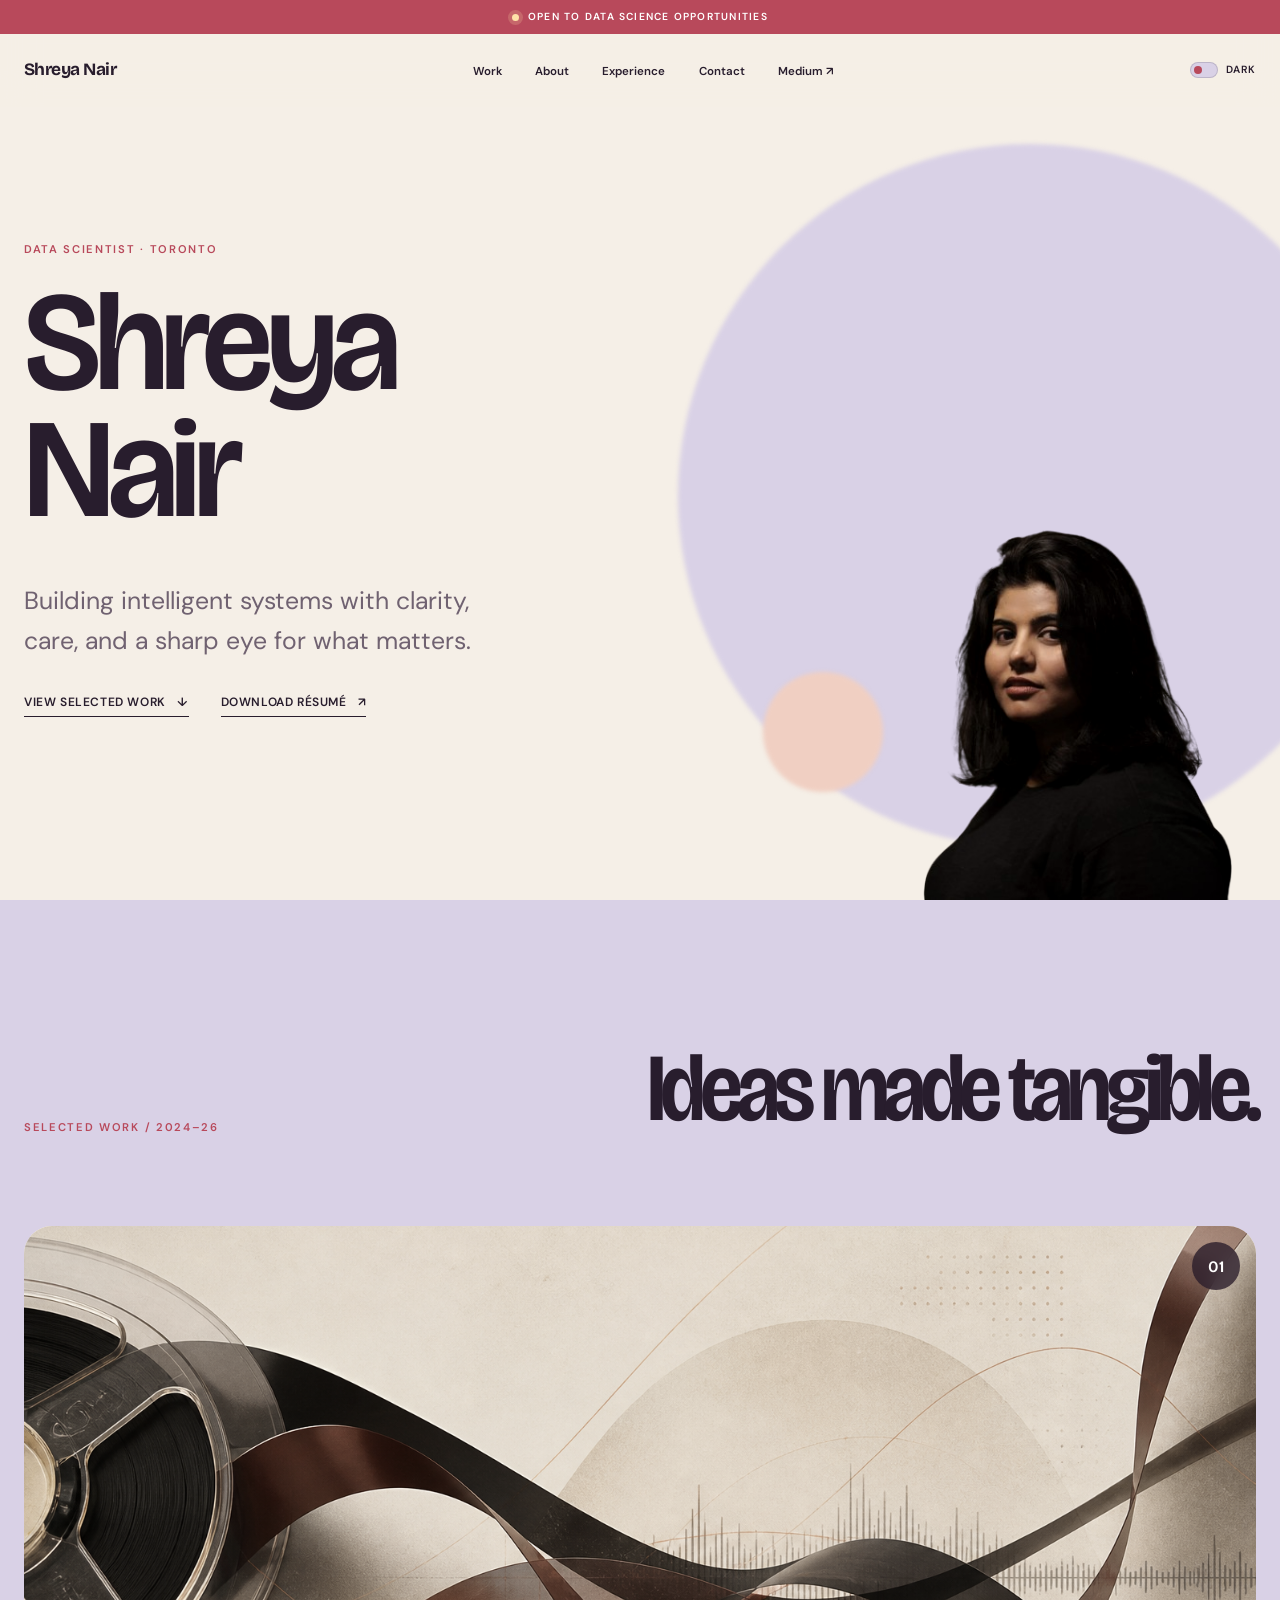
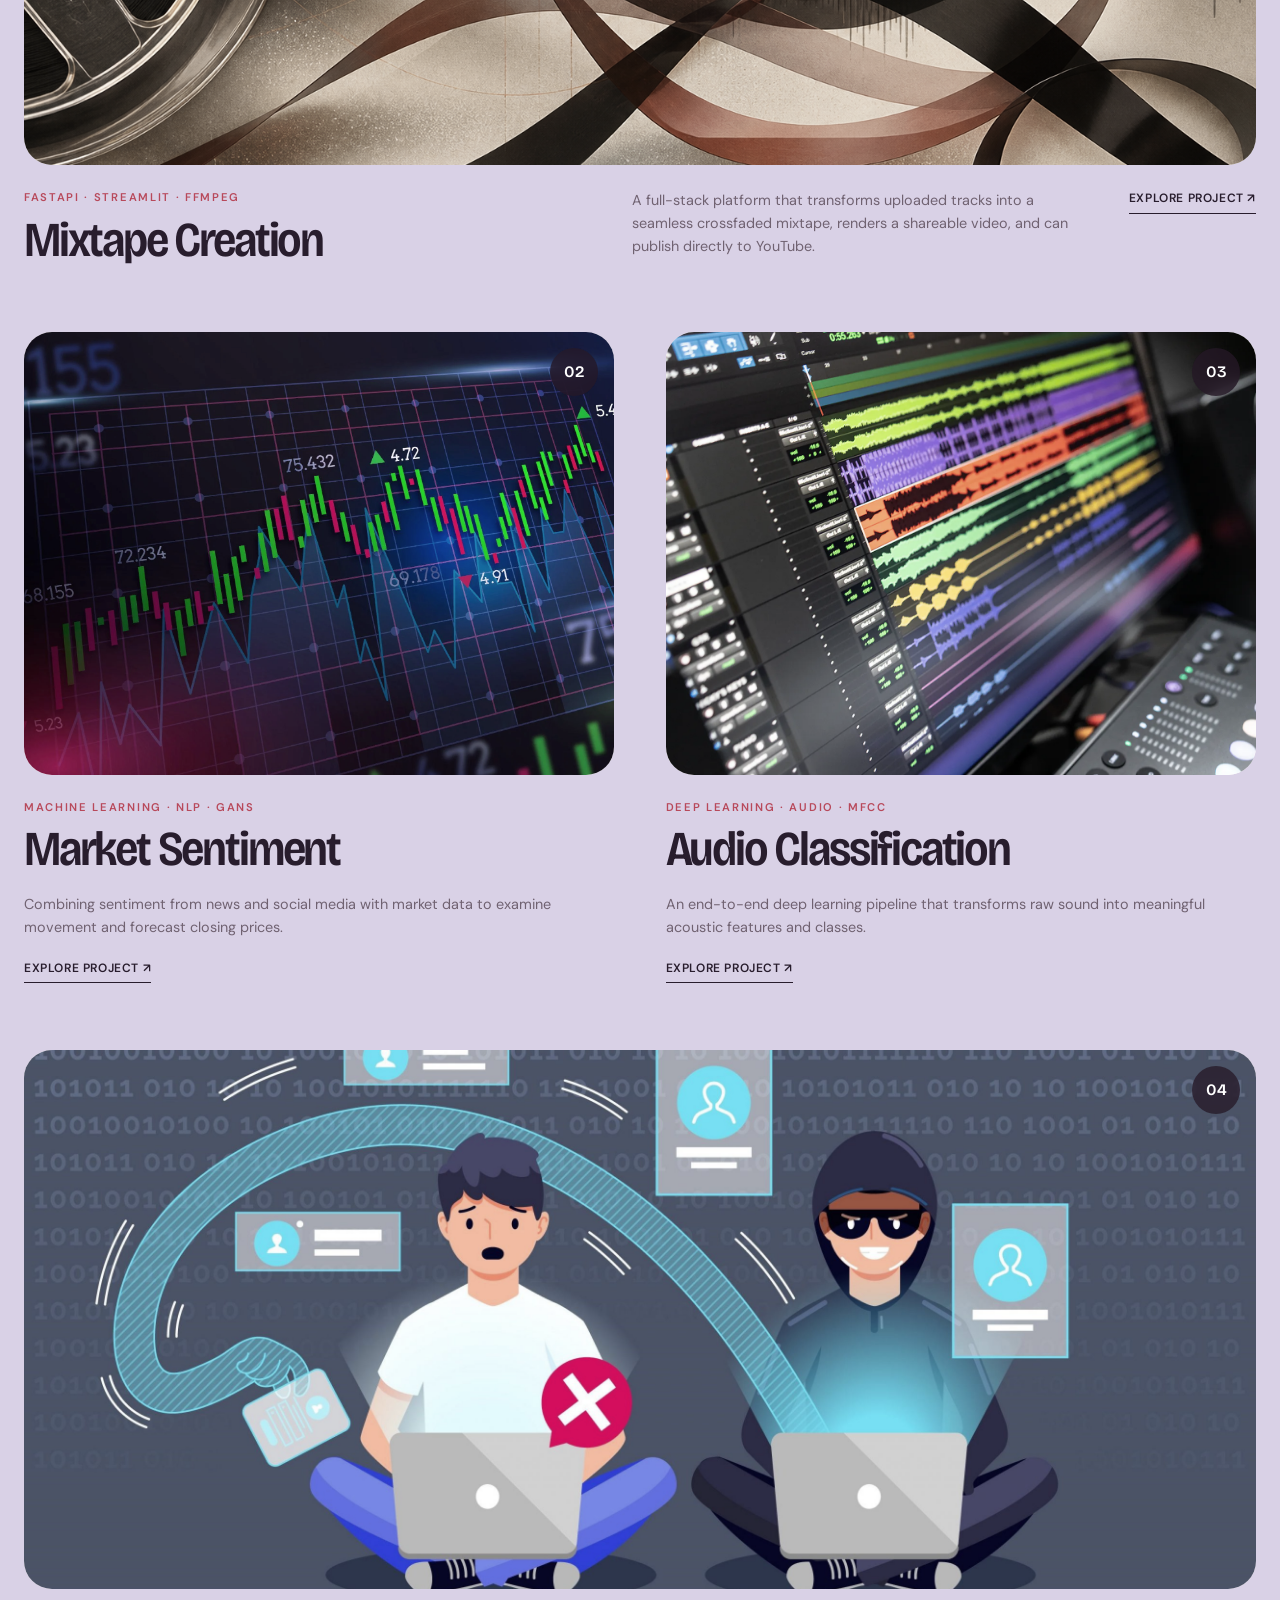
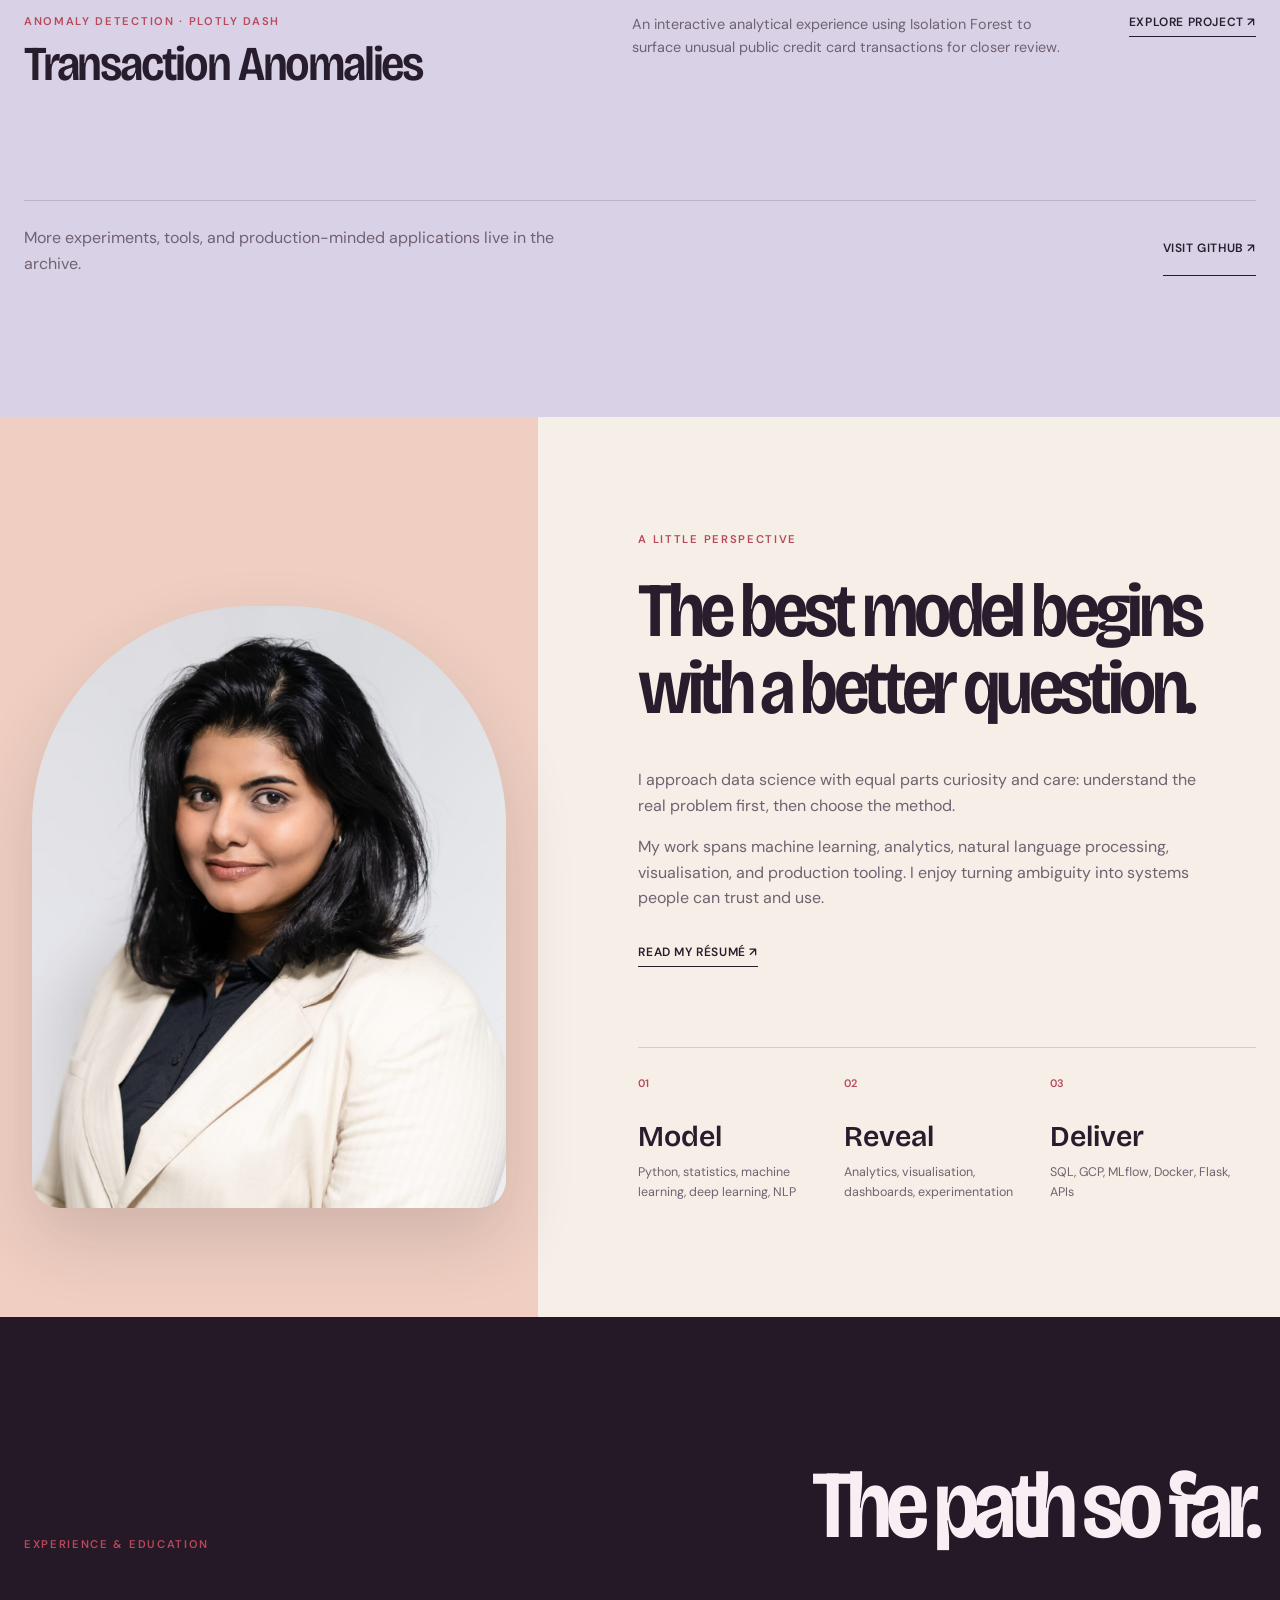
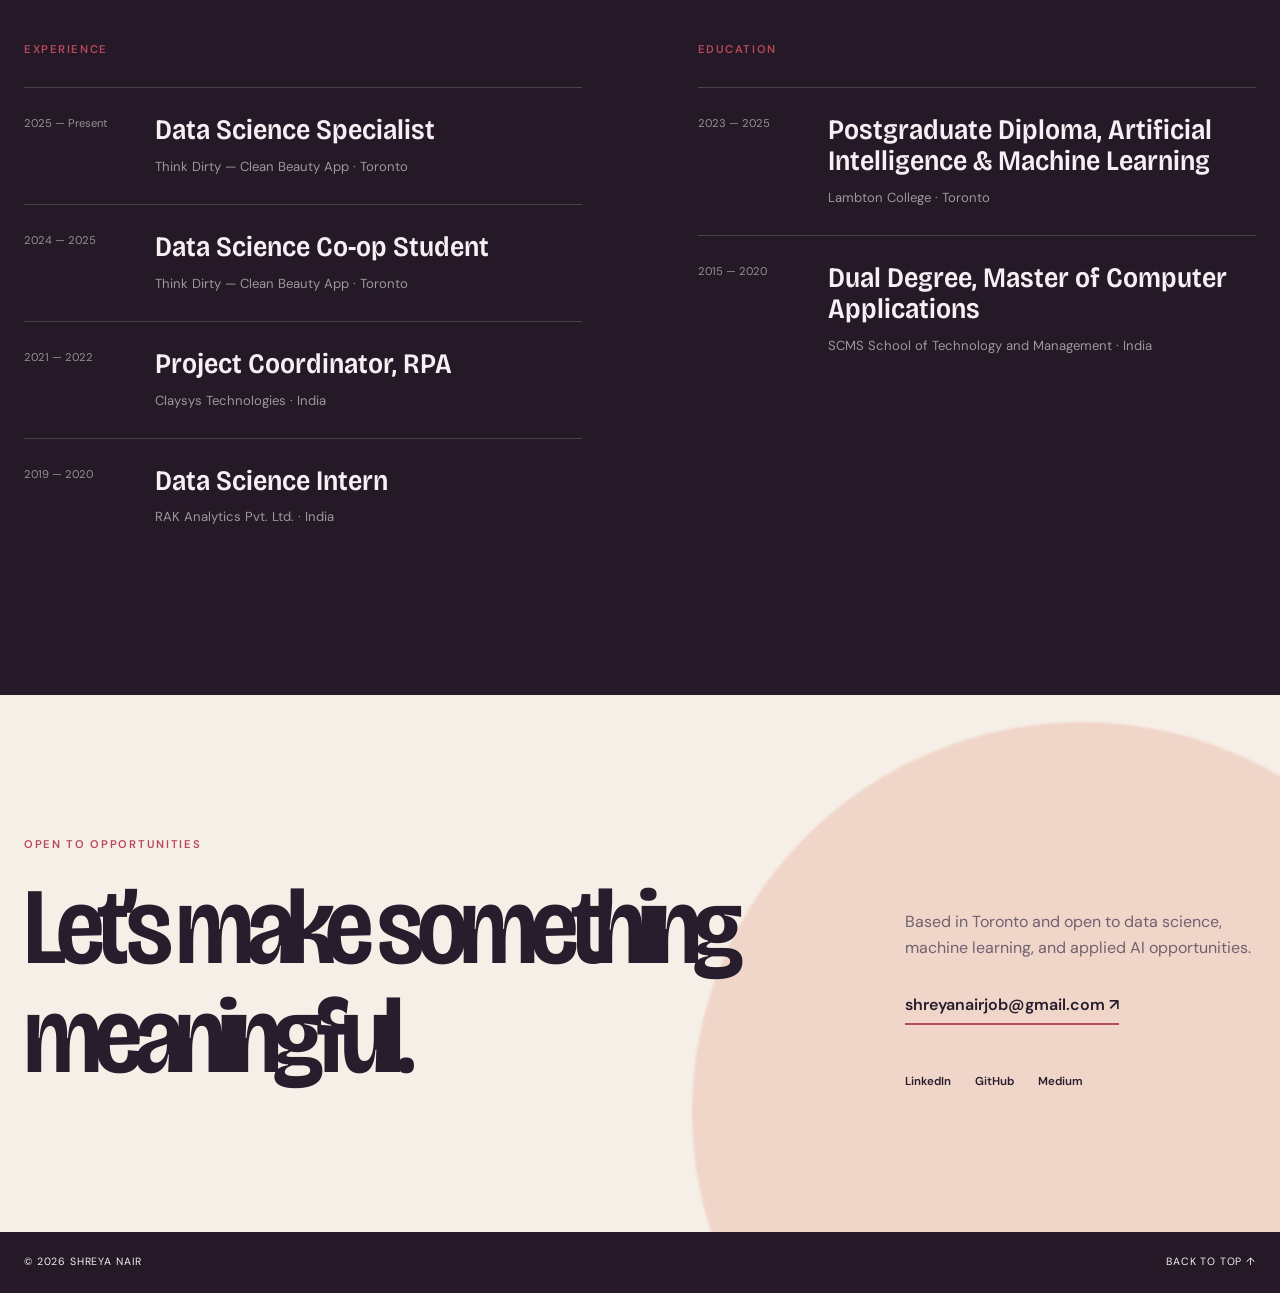
==== commit dc3568e7: "Redesign portfolio for a clearer modern presentation Improve responsive navigation, portrait framing" ====
--- a/index.html
+++ b/index.html
@@ -1,10 +1,10 @@
 <!doctype html>
-<html lang="en">
+<html lang="en" data-theme="light">
 <head>
     <meta charset="utf-8">
     <meta name="viewport" content="width=device-width, initial-scale=1">
-    <meta name="description" content="Shreya Nair is a data scientist creating thoughtful machine learning systems and clear, useful data experiences.">
-    <meta name="theme-color" content="#f4f0e8">
+    <meta name="description" content="Shreya Nair is a Toronto-based data scientist building thoughtful machine learning systems and useful data products.">
+    <meta name="theme-color" content="#f5efe7">
     <meta property="og:type" content="website">
     <meta property="og:title" content="Shreya Nair — Data Scientist">
     <meta property="og:description" content="Selected data science, machine learning, and analytics work by Shreya Nair.">
@@ -12,21 +12,28 @@
     <meta name="twitter:card" content="summary_large_image">
     <title>Shreya Nair — Data Scientist</title>
     <link rel="icon" href="assets/img/favicon.svg" type="image/svg+xml">
-    <script>document.documentElement.classList.add("js");</script>
+    <script>
+        document.documentElement.classList.add("js");
+        document.documentElement.dataset.theme =
+            localStorage.getItem("portfolio-theme") ||
+            (window.matchMedia("(prefers-color-scheme: dark)").matches ? "dark" : "light");
+    </script>
     <link rel="preconnect" href="https://fonts.googleapis.com">
     <link rel="preconnect" href="https://fonts.gstatic.com" crossorigin>
-    <link href="https://fonts.googleapis.com/css2?family=DM+Sans:wght@400;500;600&family=Instrument+Serif:ital@0;1&display=swap" rel="stylesheet">
+    <link href="https://fonts.googleapis.com/css2?family=Bricolage+Grotesque:opsz,wdth,wght@12..96,75..100,400..700&family=DM+Sans:wght@400;500;600&display=swap" rel="stylesheet">
     <link rel="stylesheet" href="assets/css/styles.css">
     <script type="application/ld+json">
         {
             "@context": "https://schema.org",
             "@type": "Person",
             "name": "Shreya Nair",
-            "jobTitle": "Data Scientist",
+            "jobTitle": "Data Science Specialist",
             "url": "https://shreya-001.github.io/Shreya-Website/",
+            "email": "mailto:shreyanairjob@gmail.com",
             "sameAs": [
                 "https://github.com/shreya-001",
-                "https://www.linkedin.com/in/shreya-nair-gopi/"
+                "https://www.linkedin.com/in/shreya-nair-gopi/",
+                "https://medium.com/@shreyanair.1697"
             ]
         }
     </script>
@@ -35,241 +42,201 @@
     <a class="skip-link" href="#main-content">Skip to content</a>
 
     <header class="site-header" id="header">
-        <nav class="nav container" aria-label="Main navigation">
-            <a class="nav__brand" href="#home" aria-label="Shreya Nair, home">SN</a>
-
-            <button class="nav__toggle" id="nav-toggle" type="button" aria-expanded="false" aria-controls="nav-menu">
-                <span class="nav__toggle-label">Menu</span>
-                <span class="nav__toggle-lines" aria-hidden="true"></span>
-            </button>
+        <div class="availability">
+            <span class="availability__dot" aria-hidden="true"></span>
+            <span>Open to data science opportunities</span>
+        </div>
+
+        <nav class="nav container" aria-label="Primary navigation">
+            <a class="nav__brand" href="#home" aria-label="Shreya Nair, home">Shreya Nair</a>
 
             <div class="nav__menu" id="nav-menu">
                 <ul class="nav__list">
                     <li><a class="nav__link active-link" href="#work">Work</a></li>
-                    <li><a class="nav__link" href="#about">Profile</a></li>
+                    <li><a class="nav__link" href="#about">About</a></li>
                     <li><a class="nav__link" href="#experience">Experience</a></li>
                     <li><a class="nav__link" href="#contact">Contact</a></li>
+                    <li><a class="nav__link" href="https://medium.com/@shreyanair.1697" target="_blank" rel="noopener noreferrer">Medium <span aria-hidden="true">↗</span></a></li>
                 </ul>
-                <a class="nav__availability" href="mailto:shreyanairjob@gmail.com">
-                    <span aria-hidden="true"></span> Available for opportunities
-                </a>
+            </div>
+
+            <div class="nav__controls">
+                <button class="theme-toggle" id="theme-toggle" type="button" aria-label="Switch to dark theme">
+                    <span class="theme-toggle__orb" aria-hidden="true"></span>
+                    <span class="theme-toggle__label">Dark</span>
+                </button>
+                <button class="nav__toggle" id="nav-toggle" type="button" aria-expanded="false" aria-controls="nav-menu">
+                    <span class="nav__toggle-label">Menu</span>
+                    <span class="nav__toggle-lines" aria-hidden="true"></span>
+                </button>
             </div>
         </nav>
     </header>
 
     <main id="main-content">
-        <section class="hero section" id="home" aria-labelledby="hero-title">
-            <div class="hero__container container">
-                <div class="hero__eyebrow reveal">
-                    <p>Data scientist · Toronto, Canada</p>
-                    <p>Portfolio / 2026</p>
-                </div>
-
-                <div class="hero__headline reveal">
-                    <h1 id="hero-title">I turn complex data into <em>decisions that matter.</em></h1>
-                </div>
-
-                <div class="hero__lower">
-                    <div class="hero__portrait-wrap reveal">
-                        <img class="hero__portrait" src="assets/img/perfil.png" alt="Portrait of Shreya Nair" width="520" height="640">
-                        <p class="hero__caption">Curious by nature.<br>Rigorous by practice.</p>
-                    </div>
-
-                    <div class="hero__intro reveal">
-                        <p>I'm Shreya Nair, a data scientist exploring the space where machine learning, human context, and clear communication meet.</p>
-                        <div class="hero__actions">
-                            <a class="text-link" href="#work">Explore selected work <span aria-hidden="true">↓</span></a>
-                            <a class="text-link text-link--muted" href="assets/pdf/Shreya-Nair-Data-Scientist.pdf" download>Download résumé <span aria-hidden="true">↗</span></a>
-                        </div>
-                    </div>
-                </div>
+        <section class="hero" id="home" aria-labelledby="hero-title">
+            <div class="hero__visual reveal">
+                <img src="assets/img/perfil.png" alt="Portrait of Shreya Nair" width="520" height="640">
+            </div>
+            <div class="hero__shade" aria-hidden="true"></div>
+
+            <div class="hero__content container">
+                <p class="eyebrow reveal">Data scientist · Toronto</p>
+                <h1 id="hero-title" class="reveal">Shreya<br>Nair</h1>
+                <div class="hero__statement reveal">
+                    <p>Building intelligent systems with clarity, care, and a sharp eye for what matters.</p>
+                    <div class="hero__actions">
+                        <a class="line-link" href="#work">View selected work <span aria-hidden="true">↓</span></a>
+                        <a class="line-link" href="assets/pdf/Shreya-Nair-Data-Scientist.pdf" download>Download résumé <span aria-hidden="true">↗</span></a>
+                    </div>
+                </div>
+            </div>
+
+            <div class="hero__footer container reveal">
+                <span>Machine learning</span>
+                <span>Data products</span>
+                <span>Applied AI</span>
+                <span>AI governance</span>
             </div>
         </section>
 
         <section class="work section" id="work" aria-labelledby="work-title">
             <div class="container">
-                <div class="section-heading reveal">
-                    <p class="section-kicker">01 / Selected work</p>
-                    <h2 id="work-title">Projects built to find the signal in the noise.</h2>
-                </div>
-
-                <div class="project-list">
-                    <article class="project reveal">
-                        <a class="project__image-link" href="https://github.com/shreya-001/StockMarket_SentimentAnalysis" target="_blank" rel="noopener noreferrer" aria-label="View Stock Market Sentiment Analysis on GitHub">
-                            <figure class="project__figure">
-                                <img src="assets/img/portfolio1.jpg" alt="Stock market data visualization for the sentiment analysis project" width="960" height="640" loading="lazy">
-                                <span class="project__index">01</span>
-                            </figure>
-                        </a>
-                        <div class="project__body">
-                            <div>
-                                <p class="project__meta">Machine learning · NLP · GANs</p>
-                                <h3>Stock Market Sentiment Analysis</h3>
-                            </div>
-                            <p>Combining sentiment signals from news and social media with machine learning models to explore market movement and forecast closing prices.</p>
-                            <a class="arrow-link" href="https://github.com/shreya-001/StockMarket_SentimentAnalysis" target="_blank" rel="noopener noreferrer">View repository <span aria-hidden="true">↗</span></a>
-                        </div>
-                    </article>
-
-                    <article class="project reveal">
-                        <a class="project__image-link" href="https://github.com/shreya-001/Audio_Classification" target="_blank" rel="noopener noreferrer" aria-label="View Audio Classification on GitHub">
-                            <figure class="project__figure">
-                                <img src="assets/img/portfolio2.jpg" alt="Audio waveform representing the audio classification project" width="960" height="640" loading="lazy">
-                                <span class="project__index">02</span>
-                            </figure>
-                        </a>
-                        <div class="project__body">
-                            <div>
-                                <p class="project__meta">Deep learning · Audio · MFCC</p>
+                <header class="section-heading reveal">
+                    <p class="eyebrow">Selected work / 2024–26</p>
+                    <h2 id="work-title">Ideas made tangible.</h2>
+                </header>
+
+                <div class="projects">
+                    <article class="project project--wide reveal">
+                        <a class="project__image" href="https://github.com/shreya-001/Mixtape_Creation" target="_blank" rel="noopener noreferrer" aria-label="View Mixtape Creation on GitHub">
+                            <img src="assets/img/mixtape-project-cover.png" alt="Flowing audio tape and waveform artwork representing seamless mixtape crossfades" width="1536" height="1024" loading="lazy">
+                            <span class="project__number">01</span>
+                        </a>
+                        <div class="project__caption">
+                            <div>
+                                <p class="eyebrow">FastAPI · Streamlit · FFmpeg</p>
+                                <h3>Mixtape Creation</h3>
+                            </div>
+                            <p>A full-stack platform that transforms uploaded tracks into a seamless crossfaded mixtape, renders a shareable video, and can publish directly to YouTube.</p>
+                            <a class="line-link" href="https://github.com/shreya-001/Mixtape_Creation" target="_blank" rel="noopener noreferrer">Explore project ↗</a>
+                        </div>
+                    </article>
+
+                    <article class="project project--offset reveal">
+                        <a class="project__image" href="https://github.com/shreya-001/StockMarket_SentimentAnalysis" target="_blank" rel="noopener noreferrer" aria-label="View Stock Market Sentiment Analysis on GitHub">
+                            <img src="assets/img/portfolio1.jpg" alt="Stock market data visualization for the sentiment analysis project" width="960" height="640" loading="lazy">
+                            <span class="project__number">02</span>
+                        </a>
+                        <div class="project__caption">
+                            <div>
+                                <p class="eyebrow">Machine learning · NLP · GANs</p>
+                                <h3>Market Sentiment</h3>
+                            </div>
+                            <p>Combining sentiment from news and social media with market data to examine movement and forecast closing prices.</p>
+                            <a class="line-link" href="https://github.com/shreya-001/StockMarket_SentimentAnalysis" target="_blank" rel="noopener noreferrer">Explore project ↗</a>
+                        </div>
+                    </article>
+
+                    <article class="project project--portrait reveal">
+                        <a class="project__image" href="https://github.com/shreya-001/Audio_Classification" target="_blank" rel="noopener noreferrer" aria-label="View Audio Classification on GitHub">
+                            <img src="assets/img/portfolio2.jpg" alt="Audio waveform representing the audio classification project" width="960" height="640" loading="lazy">
+                            <span class="project__number">03</span>
+                        </a>
+                        <div class="project__caption">
+                            <div>
+                                <p class="eyebrow">Deep learning · Audio · MFCC</p>
                                 <h3>Audio Classification</h3>
                             </div>
-                            <p>An end-to-end deep learning pipeline that transforms raw sound into useful features and classifies audio using Mel-frequency cepstral coefficients.</p>
-                            <a class="arrow-link" href="https://github.com/shreya-001/Audio_Classification" target="_blank" rel="noopener noreferrer">View repository <span aria-hidden="true">↗</span></a>
-                        </div>
-                    </article>
-
-                    <article class="project reveal">
-                        <a class="project__image-link" href="https://github.com/shreya-001/London-Borough-of-Barnet" target="_blank" rel="noopener noreferrer" aria-label="View London Borough Anomaly Detection on GitHub">
-                            <figure class="project__figure">
-                                <img src="assets/img/portfolio3.jpg" alt="Analytics dashboard from the London Borough transaction anomaly project" width="960" height="640" loading="lazy">
-                                <span class="project__index">03</span>
-                            </figure>
-                        </a>
-                        <div class="project__body">
-                            <div>
-                                <p class="project__meta">Anomaly detection · Plotly Dash</p>
-                                <h3>London Borough Transaction Anomalies</h3>
-                            </div>
-                            <p>An interactive analytical experience using Plotly Dash and Isolation Forest to surface unusual credit card transactions for closer review.</p>
-                            <a class="arrow-link" href="https://github.com/shreya-001/London-Borough-of-Barnet" target="_blank" rel="noopener noreferrer">View repository <span aria-hidden="true">↗</span></a>
-                        </div>
-                    </article>
-
-                    <article class="project reveal">
-                        <a class="project__image-link" href="https://github.com/shreya-001/Mixtape_Creation" target="_blank" rel="noopener noreferrer" aria-label="View Mixtape Creation on GitHub">
-                            <figure class="project__figure">
-                                <img src="assets/img/mixtape-project-cover.png" alt="Flowing audio tape and waveform artwork representing seamless mixtape crossfades" width="1536" height="1024" loading="lazy">
-                                <span class="project__index">04</span>
-                            </figure>
-                        </a>
-                        <div class="project__body">
-                            <div>
-                                <p class="project__meta">FastAPI · Streamlit · FFmpeg</p>
-                                <h3>Mixtape Creation</h3>
-                            </div>
-                            <p>A full-stack audio platform that turns uploaded tracks into a seamless crossfaded mixtape, renders a shareable video, and optionally publishes it to YouTube through an asynchronous job workflow.</p>
-                            <a class="arrow-link" href="https://github.com/shreya-001/Mixtape_Creation" target="_blank" rel="noopener noreferrer">View repository <span aria-hidden="true">↗</span></a>
-                        </div>
-                    </article>
-                </div>
-
-                <div class="work__more reveal">
-                    <p>Explore the full collection of data products, machine learning experiments, and production-minded applications.</p>
-                    <a class="text-link" href="https://github.com/shreya-001" target="_blank" rel="noopener noreferrer">Visit GitHub <span aria-hidden="true">↗</span></a>
-                </div>
-            </div>
-        </section>
-
-        <section class="profile section" id="about" aria-labelledby="about-title">
-            <div class="container">
-                <div class="section-heading section-heading--split reveal">
-                    <p class="section-kicker">02 / Profile</p>
-                    <h2 id="about-title">Technology is most powerful when it stays grounded in people.</h2>
-                </div>
-
-                <div class="profile__grid">
-                    <figure class="profile__image reveal">
-                        <img src="assets/img/about.jpg" alt="Shreya Nair working in a professional setting" width="720" height="900" loading="lazy">
-                        <figcaption>Always learning, always asking a better question.</figcaption>
-                    </figure>
-
-                    <div class="profile__content reveal">
-                        <p class="profile__lede">I approach data science with equal parts curiosity and care: understanding the problem first, then choosing the model.</p>
-                        <p>My work spans machine learning, analytics, natural language processing, and visualization. I enjoy transforming ambiguous questions into clear analytical systems—and explaining the result so that people can act on it.</p>
-
-                        <div class="capabilities" aria-label="Technical capabilities">
-                            <div class="capability">
-                                <p class="capability__number">01</p>
-                                <div>
-                                    <h3>Data &amp; modelling</h3>
-                                    <p>Python, statistical analysis, machine learning, deep learning, NLP</p>
-                                </div>
-                            </div>
-                            <div class="capability">
-                                <p class="capability__number">02</p>
-                                <div>
-                                    <h3>Analytics &amp; visualisation</h3>
-                                    <p>Data analysis, Plotly, dashboards, storytelling, experimentation</p>
-                                </div>
-                            </div>
-                            <div class="capability">
-                                <p class="capability__number">03</p>
-                                <div>
-                                    <h3>Systems &amp; tools</h3>
-                                    <p>SQL, PostgreSQL, MongoDB, GCP, MLflow, Docker, Flask, REST APIs</p>
-                                </div>
-                            </div>
-                        </div>
-                    </div>
+                            <p>An end-to-end deep learning pipeline that transforms raw sound into meaningful acoustic features and classes.</p>
+                            <a class="line-link" href="https://github.com/shreya-001/Audio_Classification" target="_blank" rel="noopener noreferrer">Explore project ↗</a>
+                        </div>
+                    </article>
+
+                    <article class="project project--wide reveal">
+                        <a class="project__image" href="https://github.com/shreya-001/London-Borough-of-Barnet" target="_blank" rel="noopener noreferrer" aria-label="View London Borough Transaction Anomalies on GitHub">
+                            <img src="assets/img/portfolio3.jpg" alt="Analytics dashboard from the London Borough transaction anomaly project" width="960" height="640" loading="lazy">
+                            <span class="project__number">04</span>
+                        </a>
+                        <div class="project__caption">
+                            <div>
+                                <p class="eyebrow">Anomaly detection · Plotly Dash</p>
+                                <h3>Transaction Anomalies</h3>
+                            </div>
+                            <p>An interactive analytical experience using Isolation Forest to surface unusual public credit card transactions for closer review.</p>
+                            <a class="line-link" href="https://github.com/shreya-001/London-Borough-of-Barnet" target="_blank" rel="noopener noreferrer">Explore project ↗</a>
+                        </div>
+                    </article>
+                </div>
+
+                <div class="work__archive reveal">
+                    <p>More experiments, tools, and production-minded applications live in the archive.</p>
+                    <a class="line-link" href="https://github.com/shreya-001" target="_blank" rel="noopener noreferrer">Visit GitHub ↗</a>
+                </div>
+            </div>
+        </section>
+
+        <section class="about section" id="about" aria-labelledby="about-title">
+            <div class="about__visual reveal">
+                <img src="assets/img/about.jpg" alt="Shreya Nair working in a professional setting" width="720" height="900" loading="lazy">
+            </div>
+
+            <div class="about__content container">
+                <p class="eyebrow reveal">A little perspective</p>
+                <div class="about__copy">
+                    <h2 id="about-title" class="reveal">The best model begins with a better question.</h2>
+                    <div class="about__body reveal">
+                        <p>I approach data science with equal parts curiosity and care: understand the real problem first, then choose the method.</p>
+                        <p>My work spans machine learning, analytics, natural language processing, visualisation, and production tooling. I enjoy turning ambiguity into systems people can trust and use.</p>
+                        <a class="line-link" href="assets/pdf/Shreya-Nair-Data-Scientist.pdf" download>Read my résumé ↗</a>
+                    </div>
+                </div>
+
+                <div class="capabilities reveal">
+                    <div><span>01</span><h3>Model</h3><p>Python, statistics, machine learning, deep learning, NLP</p></div>
+                    <div><span>02</span><h3>Reveal</h3><p>Analytics, visualisation, dashboards, experimentation</p></div>
+                    <div><span>03</span><h3>Deliver</h3><p>SQL, GCP, MLflow, Docker, Flask, APIs</p></div>
                 </div>
             </div>
         </section>
 
         <section class="experience section" id="experience" aria-labelledby="experience-title">
             <div class="container">
-                <div class="section-heading reveal">
-                    <p class="section-kicker">03 / Experience &amp; education</p>
-                    <h2 id="experience-title">A path shaped by systems, data, and continuous learning.</h2>
-                </div>
+                <header class="section-heading reveal">
+                    <p class="eyebrow">Experience &amp; education</p>
+                    <h2 id="experience-title">The path so far.</h2>
+                </header>
 
                 <div class="timeline">
-                    <div class="timeline__group reveal">
-                        <p class="timeline__label">Experience</p>
-                        <article class="timeline__item">
-                            <p class="timeline__date">2025 — Present</p>
-                            <div>
-                                <h3>Data Science Specialist</h3>
-                                <p>Think Dirty — Clean Beauty App · Toronto</p>
-                            </div>
-                        </article>
-                        <article class="timeline__item">
-                            <p class="timeline__date">2024 — 2025</p>
-                            <div>
-                                <h3>Data Science Co-op Student</h3>
-                                <p>Think Dirty — Clean Beauty App · Toronto</p>
-                            </div>
-                        </article>
-                        <article class="timeline__item">
-                            <p class="timeline__date">2021 — 2022</p>
-                            <div>
-                                <h3>Project Coordinator, RPA</h3>
-                                <p>Claysys Technologies · India</p>
-                            </div>
-                        </article>
-                        <article class="timeline__item">
-                            <p class="timeline__date">2019 — 2020</p>
-                            <div>
-                                <h3>Data Science Intern</h3>
-                                <p>RAK Analytics Pvt. Ltd. · India</p>
-                            </div>
-                        </article>
-                    </div>
-
-                    <div class="timeline__group reveal">
-                        <p class="timeline__label">Education</p>
-                        <article class="timeline__item">
-                            <p class="timeline__date">2023 — 2025</p>
-                            <div>
-                                <h3>Postgraduate Diploma, Artificial Intelligence &amp; Machine Learning</h3>
-                                <p>Lambton College · Toronto, Canada</p>
-                            </div>
-                        </article>
-                        <article class="timeline__item">
-                            <p class="timeline__date">2015 — 2020</p>
-                            <div>
-                                <h3>Dual Degree, Master of Computer Applications</h3>
-                                <p>SCMS School of Technology and Management · India</p>
-                            </div>
+                    <div class="timeline__column reveal">
+                        <h3>Experience</h3>
+                        <article>
+                            <time datetime="2025">2025 — Present</time>
+                            <div><h4>Data Science Specialist</h4><p>Think Dirty — Clean Beauty App · Toronto</p></div>
+                        </article>
+                        <article>
+                            <time datetime="2024">2024 — 2025</time>
+                            <div><h4>Data Science Co-op Student</h4><p>Think Dirty — Clean Beauty App · Toronto</p></div>
+                        </article>
+                        <article>
+                            <time datetime="2021">2021 — 2022</time>
+                            <div><h4>Project Coordinator, RPA</h4><p>Claysys Technologies · India</p></div>
+                        </article>
+                        <article>
+                            <time datetime="2019">2019 — 2020</time>
+                            <div><h4>Data Science Intern</h4><p>RAK Analytics Pvt. Ltd. · India</p></div>
+                        </article>
+                    </div>
+
+                    <div class="timeline__column reveal">
+                        <h3>Education</h3>
+                        <article>
+                            <time datetime="2023">2023 — 2025</time>
+                            <div><h4>Postgraduate Diploma, Artificial Intelligence &amp; Machine Learning</h4><p>Lambton College · Toronto</p></div>
+                        </article>
+                        <article>
+                            <time datetime="2015">2015 — 2020</time>
+                            <div><h4>Dual Degree, Master of Computer Applications</h4><p>SCMS School of Technology and Management · India</p></div>
                         </article>
                     </div>
                 </div>
@@ -277,13 +244,16 @@
         </section>
 
         <section class="contact section" id="contact" aria-labelledby="contact-title">
-            <div class="contact__container container reveal">
-                <p class="section-kicker">04 / Start a conversation</p>
-                <h2 id="contact-title">Have a complex question worth exploring?</h2>
-                <a class="contact__email" href="mailto:shreyanairjob@gmail.com">shreyanairjob@gmail.com <span aria-hidden="true">↗</span></a>
-                <div class="contact__footer">
-                    <p>Based in Toronto. Open to data science and machine learning opportunities.</p>
-                    <div class="social-links" aria-label="Social profiles">
+            <div class="contact__glow" aria-hidden="true"></div>
+            <div class="container contact__inner">
+                <div class="contact__lead reveal">
+                    <p class="eyebrow">Open to opportunities</p>
+                    <h2 id="contact-title">Let’s make something meaningful.</h2>
+                </div>
+                <div class="contact__details reveal">
+                    <p>Based in Toronto and open to data science, machine learning, and applied AI opportunities.</p>
+                    <a class="contact__email" href="mailto:shreyanairjob@gmail.com">shreyanairjob@gmail.com ↗</a>
+                    <div class="socials">
                         <a href="https://www.linkedin.com/in/shreya-nair-gopi/" target="_blank" rel="noopener noreferrer">LinkedIn</a>
                         <a href="https://github.com/shreya-001" target="_blank" rel="noopener noreferrer">GitHub</a>
                         <a href="https://medium.com/@shreyanair.1697" target="_blank" rel="noopener noreferrer">Medium</a>
@@ -294,9 +264,9 @@
     </main>
 
     <footer class="footer">
-        <div class="footer__container container">
+        <div class="container footer__inner">
             <p>© <span id="year">2026</span> Shreya Nair</p>
-            <a href="#home">Back to top <span aria-hidden="true">↑</span></a>
+            <a href="#home">Back to top ↑</a>
         </div>
     </footer>
 
--- a/assets/css/styles.css
+++ b/assets/css/styles.css
@@ -1,17 +1,41 @@
 :root {
-    --paper: #f4f0e8;
-    --paper-deep: #e9e1d3;
-    --ink: #171714;
-    --ink-soft: #55544e;
-    --line: rgba(23, 23, 20, 0.22);
-    --accent: #6f2f2a;
-    --accent-light: #c8a19a;
-    --white: #fffdf8;
-    --display: "Instrument Serif", Georgia, serif;
-    --sans: "DM Sans", Arial, sans-serif;
+    color-scheme: light;
+    --bg: #f5efe7;
+    --surface: #d9d1e6;
+    --surface-2: #f0cfc2;
+    --card: #fffaf4;
+    --text: #281d2d;
+    --muted: #706271;
+    --line: rgba(40, 29, 45, 0.16);
+    --accent: #b8495b;
+    --accent-2: #586cc8;
+    --dark: #251827;
+    --dark-text: #f7eff4;
+    --header: rgba(245, 239, 231, 0.92);
+    --display: "Bricolage Grotesque", Arial, sans-serif;
+    --body: "DM Sans", Arial, sans-serif;
     --container: 1240px;
-    --header-height: 80px;
+    --status-height: 34px;
+    --nav-height: 72px;
+    --header-height: calc(var(--status-height) + var(--nav-height));
+    --radius: 28px;
     --ease: cubic-bezier(0.22, 1, 0.36, 1);
+}
+
+[data-theme="dark"] {
+    color-scheme: dark;
+    --bg: #17121e;
+    --surface: #2a2037;
+    --surface-2: #3b283a;
+    --card: #211927;
+    --text: #f4edf2;
+    --muted: #b7a9b8;
+    --line: rgba(244, 237, 242, 0.14);
+    --accent: #e16b7c;
+    --accent-2: #91a1ed;
+    --dark: #0e0a12;
+    --dark-text: #f8f1f6;
+    --header: rgba(23, 18, 30, 0.92);
 }
 
 *,
@@ -27,13 +51,13 @@
 
 body {
     margin: 0;
-    color: var(--ink);
-    background: var(--paper);
-    font-family: var(--sans);
+    color: var(--text);
+    background: var(--bg);
+    font-family: var(--body);
     font-size: 1rem;
     line-height: 1.6;
-    text-rendering: optimizeLegibility;
     -webkit-font-smoothing: antialiased;
+    transition: color 0.35s ease, background-color 0.35s ease;
 }
 
 body.menu-open {
@@ -41,24 +65,26 @@
 }
 
 ::selection {
-    color: var(--white);
+    color: #fff;
     background: var(--accent);
 }
 
 h1,
 h2,
 h3,
+h4,
 p,
-figure,
-ul {
+ul,
+figure {
     margin: 0;
 }
 
 h1,
 h2,
-h3 {
-    font-weight: 400;
-    line-height: 0.98;
+h3,
+h4 {
+    font-weight: 600;
+    line-height: 1;
 }
 
 a {
@@ -83,19 +109,20 @@
 }
 
 :focus-visible {
-    outline: 2px solid var(--accent);
-    outline-offset: 5px;
+    outline: 3px solid var(--accent);
+    outline-offset: 4px;
 }
 
 .skip-link {
     position: fixed;
-    top: 1rem;
-    left: 1rem;
+    top: 0.5rem;
+    left: 0.5rem;
     z-index: 1000;
-    padding: 0.75rem 1rem;
-    color: var(--white);
-    background: var(--ink);
-    transform: translateY(-200%);
+    padding: 0.7rem 1rem;
+    color: var(--dark-text);
+    background: var(--dark);
+    border-radius: 999px;
+    transform: translateY(-150%);
     transition: transform 0.2s ease;
 }
 
@@ -109,104 +136,110 @@
 }
 
 .section {
-    padding-block: clamp(6rem, 11vw, 10rem);
-}
-
-.section-kicker {
+    padding-block: clamp(6.5rem, 11vw, 10rem);
+}
+
+.eyebrow {
     color: var(--accent);
-    font-size: 0.72rem;
-    font-weight: 600;
-    letter-spacing: 0.14em;
-    line-height: 1.2;
+    font-size: 0.7rem;
+    font-weight: 600;
+    letter-spacing: 0.15em;
     text-transform: uppercase;
 }
 
-.section-heading {
-    display: grid;
-    grid-template-columns: minmax(160px, 0.65fr) minmax(0, 2fr);
-    align-items: start;
-    padding-bottom: clamp(3rem, 6vw, 5.5rem);
-    border-bottom: 1px solid var(--line);
-}
-
-.section-heading h2 {
-    max-width: 900px;
-    font-family: var(--display);
-    font-size: clamp(3rem, 6.5vw, 6.5rem);
-    letter-spacing: -0.035em;
+.line-link {
+    display: inline-flex;
+    align-items: center;
+    gap: 0.7rem;
+    padding-bottom: 0.25rem;
+    border-bottom: 1px solid currentColor;
+    font-size: 0.75rem;
+    font-weight: 600;
+    letter-spacing: 0.05em;
+    text-transform: uppercase;
+    transition: color 0.2s ease, gap 0.35s var(--ease);
+}
+
+.line-link:hover {
+    gap: 1.05rem;
+    color: var(--accent);
 }
 
 /* Header */
 .site-header {
     position: fixed;
-    top: 0;
-    right: 0;
-    left: 0;
+    inset: 0 0 auto;
     z-index: 100;
-    height: var(--header-height);
-    background: rgba(244, 240, 232, 0.9);
+    background: var(--header);
     border-bottom: 1px solid transparent;
-    backdrop-filter: blur(16px);
-    -webkit-backdrop-filter: blur(16px);
-    transition: border-color 0.3s ease, height 0.3s ease;
+    backdrop-filter: blur(18px);
+    -webkit-backdrop-filter: blur(18px);
+    transition: background-color 0.35s ease, border-color 0.25s ease;
 }
 
 .site-header.is-scrolled {
-    height: 68px;
     border-color: var(--line);
+}
+
+.availability {
+    display: flex;
+    align-items: center;
+    justify-content: center;
+    gap: 0.55rem;
+    height: var(--status-height);
+    color: #fff;
+    background: var(--accent);
+    font-size: 0.64rem;
+    font-weight: 600;
+    letter-spacing: 0.12em;
+    text-transform: uppercase;
+}
+
+.availability__dot {
+    width: 7px;
+    height: 7px;
+    background: #ffe2a8;
+    border-radius: 50%;
+    box-shadow: 0 0 0 4px rgba(255, 226, 168, 0.2);
 }
 
 .nav {
     display: flex;
     align-items: center;
     justify-content: space-between;
-    height: 100%;
+    height: var(--nav-height);
 }
 
 .nav__brand {
-    display: grid;
-    width: 40px;
-    height: 40px;
-    place-items: center;
-    color: var(--paper);
-    background: var(--ink);
-    border-radius: 50%;
     font-family: var(--display);
-    font-size: 1.2rem;
-    line-height: 1;
-}
-
-.nav__menu {
-    display: flex;
-    align-items: center;
-    gap: clamp(2rem, 5vw, 5rem);
+    font-size: 1.08rem;
+    font-weight: 700;
+    letter-spacing: -0.03em;
 }
 
 .nav__list {
     display: flex;
-    align-items: center;
-    gap: clamp(1.25rem, 2.8vw, 2.75rem);
-}
-
-.nav__link,
-.nav__availability {
+    gap: clamp(1.2rem, 2.6vw, 2.5rem);
+}
+
+.nav__link {
     position: relative;
-    font-size: 0.78rem;
-    font-weight: 500;
-    letter-spacing: 0.04em;
+    font-size: 0.72rem;
+    font-weight: 600;
 }
 
 .nav__link::after {
     position: absolute;
     right: 0;
-    bottom: -0.45rem;
+    bottom: -0.4rem;
     left: 0;
-    height: 1px;
-    background: currentColor;
+    height: 2px;
+    background: var(--accent);
+    border-radius: 2px;
     content: "";
     transform: scaleX(0);
     transform-origin: right;
-    transition: transform 0.35s var(--ease);
+    transition: transform 0.3s var(--ease);
 }
 
 .nav__link:hover::after,
@@ -215,515 +248,610 @@
     transform-origin: left;
 }
 
-.nav__availability {
+.nav__controls {
     display: flex;
     align-items: center;
-    gap: 0.55rem;
-}
-
-.nav__availability span {
-    width: 7px;
-    height: 7px;
-    background: #4b7a4d;
+    gap: 0.9rem;
+}
+
+.theme-toggle,
+.nav__toggle {
+    display: inline-flex;
+    align-items: center;
+    gap: 0.5rem;
+    padding: 0;
+    background: transparent;
+    border: 0;
+    cursor: pointer;
+}
+
+.theme-toggle__orb {
+    position: relative;
+    width: 28px;
+    height: 16px;
+    background: var(--surface);
+    border: 1px solid var(--line);
+    border-radius: 999px;
+}
+
+.theme-toggle__orb::after {
+    position: absolute;
+    top: 3px;
+    left: 3px;
+    width: 8px;
+    height: 8px;
+    background: var(--accent);
     border-radius: 50%;
-    box-shadow: 0 0 0 4px rgba(75, 122, 77, 0.12);
+    content: "";
+    transition: transform 0.35s var(--ease);
+}
+
+[data-theme="dark"] .theme-toggle__orb::after {
+    transform: translateX(12px);
+}
+
+.theme-toggle__label,
+.nav__toggle-label {
+    font-size: 0.65rem;
+    font-weight: 600;
+    letter-spacing: 0.06em;
+    text-transform: uppercase;
 }
 
 .nav__toggle {
     display: none;
-    padding: 0;
-    background: none;
-    border: 0;
-    cursor: pointer;
 }
 
 /* Hero */
 .hero {
+    position: relative;
     min-height: 100svh;
-    padding-top: calc(var(--header-height) + clamp(3rem, 7vw, 6rem));
-    padding-bottom: clamp(4rem, 8vw, 7rem);
-}
-
-.hero__eyebrow {
-    display: flex;
-    justify-content: space-between;
-    padding-bottom: 1.2rem;
-    border-bottom: 1px solid var(--line);
-    color: var(--ink-soft);
-    font-size: 0.72rem;
-    font-weight: 500;
+    padding-top: var(--header-height);
+    overflow: hidden;
+}
+
+.hero::before,
+.hero::after {
+    position: absolute;
+    border-radius: 50%;
+    content: "";
+    filter: blur(2px);
+    pointer-events: none;
+}
+
+.hero::before {
+    top: 16%;
+    right: -8%;
+    width: min(55vw, 760px);
+    aspect-ratio: 1;
+    background: var(--surface);
+}
+
+.hero::after {
+    right: 31%;
+    bottom: 12%;
+    width: 120px;
+    aspect-ratio: 1;
+    background: var(--surface-2);
+}
+
+.hero__visual {
+    position: absolute;
+    top: calc(var(--header-height) + 2rem);
+    right: max(3rem, calc((100vw - var(--container)) / 2));
+    bottom: 0;
+    z-index: 1;
+    width: min(44vw, 600px);
+    display: flex;
+    align-items: flex-end;
+    justify-content: center;
+}
+
+.hero__visual img {
+    max-height: calc(100svh - var(--header-height) - 2rem);
+    object-fit: contain;
+    object-position: center bottom;
+    filter: saturate(0.82) contrast(1.03);
+}
+
+.hero__shade {
+    display: none;
+}
+
+.hero__content {
+    position: relative;
+    z-index: 2;
+    display: flex;
+    flex-direction: column;
+    justify-content: center;
+    min-height: calc(100svh - var(--header-height));
+    padding-block: 5rem 8rem;
+}
+
+.hero h1 {
+    max-width: 760px;
+    margin-top: 1.3rem;
+    font-family: var(--display);
+    font-size: clamp(5rem, 11vw, 10.5rem);
+    font-variation-settings: "wdth" 96;
+    font-weight: 600;
+    letter-spacing: -0.045em;
+    line-height: 0.9;
+}
+
+.hero__statement {
+    max-width: 470px;
+    margin-top: 3rem;
+}
+
+.hero__statement > p {
+    color: var(--muted);
+    font-size: clamp(1.15rem, 2vw, 1.55rem);
+}
+
+.hero__actions {
+    display: flex;
+    flex-wrap: wrap;
+    gap: 1rem 2rem;
+    margin-top: 2rem;
+}
+
+.hero__footer {
+    position: absolute;
+    right: 0;
+    bottom: 1.7rem;
+    left: 0;
+    z-index: 2;
+    display: flex;
+    flex-wrap: wrap;
+    gap: 2rem;
+    color: var(--muted);
+    font-size: 0.62rem;
+    font-weight: 600;
     letter-spacing: 0.1em;
     text-transform: uppercase;
 }
 
-.hero__headline {
-    padding-block: clamp(2.2rem, 5vw, 4.5rem);
-}
-
-.hero h1 {
-    max-width: 1180px;
+/* Headings */
+.section-heading {
+    display: flex;
+    align-items: flex-end;
+    justify-content: space-between;
+    gap: 3rem;
+    margin-bottom: clamp(4rem, 7vw, 7rem);
+}
+
+.section-heading h2 {
+    max-width: 840px;
     font-family: var(--display);
-    font-size: clamp(4.25rem, 10.6vw, 10.4rem);
-    letter-spacing: -0.048em;
-}
-
-.hero h1 em {
-    color: var(--accent);
-    font-weight: 400;
-}
-
-.hero__lower {
-    display: grid;
-    grid-template-columns: minmax(240px, 0.82fr) minmax(300px, 1.18fr);
-    gap: clamp(3rem, 10vw, 10rem);
-    align-items: end;
-}
-
-.hero__portrait-wrap {
-    display: grid;
-    grid-template-columns: minmax(0, 1fr) auto;
-    gap: 1rem;
-    align-items: end;
-    max-width: 450px;
-}
-
-.hero__portrait {
-    aspect-ratio: 4 / 5;
-    object-fit: cover;
-    object-position: center 15%;
-    filter: saturate(0.72) contrast(1.04);
-}
-
-.hero__caption {
-    font-family: var(--display);
-    font-size: 1rem;
-    line-height: 1.1;
-    writing-mode: vertical-rl;
-    transform: rotate(180deg);
-}
-
-.hero__intro {
-    max-width: 650px;
-    padding-bottom: 0.25rem;
-}
-
-.hero__intro > p {
-    font-family: var(--display);
-    font-size: clamp(1.75rem, 3.1vw, 3rem);
-    line-height: 1.18;
-}
-
-.hero__actions {
-    display: flex;
-    flex-wrap: wrap;
-    gap: 1rem 2.5rem;
-    margin-top: clamp(2rem, 4vw, 4rem);
-}
-
-.text-link,
-.arrow-link {
-    display: inline-flex;
-    align-items: center;
-    gap: 0.8rem;
-    padding-bottom: 0.35rem;
-    border-bottom: 1px solid currentColor;
-    font-size: 0.82rem;
-    font-weight: 600;
-    letter-spacing: 0.04em;
-    transition: color 0.25s ease, gap 0.35s var(--ease);
-}
-
-.text-link:hover,
-.arrow-link:hover {
-    gap: 1.2rem;
-    color: var(--accent);
-}
-
-.text-link--muted {
-    color: var(--ink-soft);
+    font-size: clamp(3.6rem, 7.5vw, 7.5rem);
+    font-variation-settings: "wdth" 88;
+    letter-spacing: -0.06em;
 }
 
 /* Work */
 .work {
-    background: var(--white);
+    background: var(--surface);
+    transition: background-color 0.35s ease;
+}
+
+.projects {
+    display: grid;
+    grid-template-columns: repeat(2, 1fr);
+    gap: clamp(2rem, 4vw, 4rem);
 }
 
 .project {
-    display: grid;
-    grid-template-columns: minmax(0, 1.25fr) minmax(280px, 0.75fr);
-    gap: clamp(2rem, 6vw, 6rem);
-    align-items: center;
-    padding-block: clamp(3rem, 7vw, 6.5rem);
-    border-bottom: 1px solid var(--line);
-}
-
-.project:nth-child(even) {
-    grid-template-columns: minmax(280px, 0.75fr) minmax(0, 1.25fr);
-}
-
-.project:nth-child(even) .project__image-link {
-    grid-column: 2;
-}
-
-.project:nth-child(even) .project__body {
-    grid-row: 1;
-    grid-column: 1;
-}
-
-.project__figure {
+    display: flex;
+    flex-direction: column;
+    min-width: 0;
+}
+
+.project--wide {
+    grid-column: 1 / -1;
+}
+
+.project__image {
     position: relative;
     overflow: hidden;
-    background: var(--paper-deep);
-}
-
-.project__figure::after {
-    position: absolute;
-    inset: 0;
-    background: linear-gradient(130deg, transparent 55%, rgba(23, 23, 20, 0.18));
-    content: "";
-    pointer-events: none;
-}
-
-.project__figure img {
-    aspect-ratio: 3 / 2;
+    background: var(--card);
+    border-radius: var(--radius);
+}
+
+.project__image img {
+    aspect-ratio: 4 / 3;
     object-fit: cover;
-    filter: saturate(0.72);
-    transition: filter 0.6s ease, transform 0.9s var(--ease);
-}
-
-.project__image-link:hover img {
+    filter: saturate(0.78);
+    transition: transform 0.8s var(--ease), filter 0.4s ease;
+}
+
+.project--wide .project__image img {
+    aspect-ratio: 16 / 7;
+}
+
+.project__image:hover img {
     filter: saturate(1);
     transform: scale(1.025);
 }
 
-.project__index {
+.project__number {
     position: absolute;
+    top: 1rem;
     right: 1rem;
-    bottom: 0.7rem;
-    z-index: 1;
-    color: var(--white);
+    display: grid;
+    width: 48px;
+    height: 48px;
+    place-items: center;
+    color: #fff;
+    background: rgba(37, 24, 39, 0.76);
+    border-radius: 50%;
     font-family: var(--display);
-    font-size: clamp(2.5rem, 5vw, 5rem);
-    line-height: 1;
-}
-
-.project__body {
+    font-weight: 600;
+    backdrop-filter: blur(8px);
+}
+
+.project__caption {
+    display: grid;
+    grid-template-columns: 1fr;
+    gap: 1.2rem;
+    padding: 1.5rem 0 1rem;
+}
+
+.project--wide .project__caption {
+    grid-template-columns: 1fr 0.8fr auto;
+    gap: 3rem;
+    align-items: start;
+}
+
+.project__caption h3 {
+    margin-top: 0.55rem;
+    font-family: var(--display);
+    font-size: clamp(2rem, 3.8vw, 3.8rem);
+    font-variation-settings: "wdth" 88;
+    letter-spacing: -0.045em;
+}
+
+.project__caption > p {
+    color: var(--muted);
+    font-size: 0.9rem;
+}
+
+.project__caption .line-link {
+    justify-self: start;
+}
+
+.work__archive {
+    display: flex;
+    justify-content: space-between;
+    gap: 3rem;
+    margin-top: 6rem;
+    padding-top: 1.5rem;
+    border-top: 1px solid var(--line);
+}
+
+.work__archive p {
+    max-width: 560px;
+    color: var(--muted);
+}
+
+/* About */
+.about {
+    position: relative;
+    min-height: 100svh;
+    padding-block: 0;
+    overflow: hidden;
+}
+
+.about__visual {
+    position: absolute;
+    inset: 0 auto 0 0;
+    width: 42%;
+    display: flex;
+    align-items: center;
+    justify-content: center;
+    padding: 5rem 2rem 0;
+    background: var(--surface-2);
+}
+
+.about__visual img {
+    max-width: 620px;
+    max-height: 90%;
+    object-fit: contain;
+    object-position: center bottom;
+    border-radius: 220px 220px 28px 28px;
+    box-shadow: 0 30px 70px rgba(40, 29, 45, 0.16);
+}
+
+.about__content {
     display: flex;
     flex-direction: column;
-    align-items: flex-start;
-    gap: clamp(1.5rem, 3vw, 2.5rem);
-}
-
-.project__meta {
-    margin-bottom: 0.8rem;
+    justify-content: center;
+    min-height: 100svh;
+    padding-block: 7rem;
+    padding-left: 48%;
+}
+
+.about__copy {
+    margin-top: 1.5rem;
+}
+
+.about h2 {
+    font-family: var(--display);
+    font-size: clamp(3.4rem, 6vw, 6rem);
+    font-variation-settings: "wdth" 88;
+    letter-spacing: -0.06em;
+}
+
+.about__body {
+    max-width: 560px;
+    margin-top: 2.5rem;
+}
+
+.about__body p {
+    color: var(--muted);
+}
+
+.about__body p + p {
+    margin-top: 1rem;
+}
+
+.about__body .line-link {
+    margin-top: 2rem;
+}
+
+.capabilities {
+    display: grid;
+    grid-template-columns: repeat(3, 1fr);
+    margin-top: 5rem;
+    border-top: 1px solid var(--line);
+}
+
+.capabilities > div {
+    padding: 1.3rem 1rem 0 0;
+}
+
+.capabilities span {
     color: var(--accent);
     font-size: 0.68rem;
     font-weight: 600;
-    letter-spacing: 0.12em;
+}
+
+.capabilities h3 {
+    margin-block: 1.8rem 0.7rem;
+    font-family: var(--display);
+    font-size: 1.8rem;
+}
+
+.capabilities p {
+    color: var(--muted);
+    font-size: 0.78rem;
+}
+
+/* Experience */
+.experience {
+    color: var(--dark-text);
+    background: var(--dark);
+    transition: background-color 0.35s ease;
+}
+
+.experience .section-heading h2 {
+    color: var(--dark-text);
+}
+
+.timeline {
+    display: grid;
+    grid-template-columns: repeat(2, 1fr);
+    gap: clamp(4rem, 9vw, 9rem);
+}
+
+.timeline__column > h3 {
+    margin-bottom: 2rem;
+    color: var(--accent);
+    font-size: 0.7rem;
+    letter-spacing: 0.14em;
     text-transform: uppercase;
 }
 
-.project h3 {
-    max-width: 550px;
-    font-family: var(--display);
-    font-size: clamp(2.5rem, 5vw, 5rem);
-    letter-spacing: -0.03em;
-}
-
-.project__body > p {
-    max-width: 490px;
-    color: var(--ink-soft);
-    font-size: clamp(0.95rem, 1.4vw, 1.08rem);
-}
-
-.work__more {
-    display: flex;
-    align-items: center;
-    justify-content: space-between;
-    gap: 2rem;
-    padding-top: 2.5rem;
-}
-
-.work__more p {
-    max-width: 550px;
-    color: var(--ink-soft);
-}
-
-/* Profile */
-.profile {
-    background: var(--paper);
-}
-
-.profile__grid {
+.timeline article {
     display: grid;
-    grid-template-columns: minmax(280px, 0.85fr) minmax(340px, 1.15fr);
-    gap: clamp(3rem, 9vw, 9rem);
-    align-items: start;
-    padding-top: clamp(3rem, 6vw, 6rem);
-}
-
-.profile__image {
-    position: sticky;
-    top: calc(var(--header-height) + 2rem);
-}
-
-.profile__image img {
-    aspect-ratio: 4 / 5;
-    object-fit: cover;
-    filter: grayscale(0.82) sepia(0.12);
-}
-
-.profile__image figcaption {
-    margin-top: 0.75rem;
-    color: var(--ink-soft);
-    font-family: var(--display);
-    font-size: 1rem;
-    font-style: italic;
-}
-
-.profile__content {
-    padding-top: clamp(0rem, 4vw, 4rem);
-}
-
-.profile__lede {
-    margin-bottom: 2rem;
-    font-family: var(--display);
-    font-size: clamp(2rem, 4vw, 4rem);
-    line-height: 1.1;
-    letter-spacing: -0.02em;
-}
-
-.profile__content > p:not(.profile__lede) {
-    max-width: 610px;
-    color: var(--ink-soft);
-    font-size: clamp(1rem, 1.7vw, 1.2rem);
-}
-
-.capabilities {
-    margin-top: clamp(3rem, 7vw, 6rem);
-    border-top: 1px solid var(--line);
-}
-
-.capability {
-    display: grid;
-    grid-template-columns: 45px 1fr;
-    gap: 1rem;
-    padding-block: 1.75rem;
-    border-bottom: 1px solid var(--line);
-}
-
-.capability__number {
-    color: var(--accent);
-    font-family: var(--display);
-    font-style: italic;
-}
-
-.capability h3 {
+    grid-template-columns: 110px 1fr;
+    gap: 1.3rem;
+    padding-block: 1.7rem;
+    border-top: 1px solid rgba(242, 244, 238, 0.18);
+}
+
+.timeline time {
+    color: rgba(242, 244, 238, 0.55);
+    font-size: 0.7rem;
+}
+
+.timeline h4 {
     margin-bottom: 0.6rem;
     font-family: var(--display);
-    font-size: clamp(1.45rem, 2.5vw, 2rem);
-}
-
-.capability div p {
-    color: var(--ink-soft);
-    font-size: 0.9rem;
-}
-
-/* Experience */
-.experience {
-    color: var(--white);
-    background: var(--ink);
-}
-
-.experience .section-kicker {
-    color: var(--accent-light);
-}
-
-.experience .section-heading {
-    border-color: rgba(255, 253, 248, 0.22);
-}
-
-.timeline {
-    display: grid;
-    grid-template-columns: repeat(2, minmax(0, 1fr));
-    gap: clamp(3rem, 9vw, 9rem);
-    padding-top: clamp(3rem, 6vw, 6rem);
-}
-
-.timeline__label {
-    margin-bottom: 2rem;
-    color: var(--accent-light);
-    font-size: 0.7rem;
-    font-weight: 600;
-    letter-spacing: 0.13em;
-    text-transform: uppercase;
-}
-
-.timeline__item {
-    display: grid;
-    grid-template-columns: minmax(90px, 0.35fr) 1fr;
-    gap: 1.5rem;
-    padding-block: 2rem;
-    border-top: 1px solid rgba(255, 253, 248, 0.22);
-}
-
-.timeline__date {
-    color: rgba(255, 253, 248, 0.56);
-    font-size: 0.75rem;
-    letter-spacing: 0.06em;
-}
-
-.timeline__item h3 {
-    margin-bottom: 0.7rem;
-    color: var(--white);
-    font-family: var(--display);
-    font-size: clamp(1.55rem, 2.5vw, 2.4rem);
-    line-height: 1.08;
-}
-
-.timeline__item div p {
-    color: rgba(255, 253, 248, 0.6);
-    font-size: 0.88rem;
+    font-size: clamp(1.4rem, 2.2vw, 2rem);
+    font-variation-settings: "wdth" 90;
+    line-height: 1.1;
+}
+
+.timeline article p {
+    color: rgba(242, 244, 238, 0.58);
+    font-size: 0.82rem;
 }
 
 /* Contact */
 .contact {
-    padding-bottom: clamp(4rem, 8vw, 8rem);
-    background: var(--paper-deep);
-}
-
-.contact__container {
-    text-align: center;
+    position: relative;
+    overflow: hidden;
+}
+
+.contact__glow {
+    position: absolute;
+    top: 5%;
+    right: -15%;
+    width: min(65vw, 780px);
+    aspect-ratio: 1;
+    background: var(--surface-2);
+    border-radius: 50%;
+    filter: blur(1px);
+    opacity: 0.8;
+}
+
+.contact__inner {
+    position: relative;
+    display: grid;
+    grid-template-columns: 1.2fr 0.55fr;
+    gap: clamp(4rem, 9vw, 9rem);
+    align-items: end;
 }
 
 .contact h2 {
-    max-width: 1050px;
-    margin: clamp(2rem, 5vw, 4rem) auto;
+    max-width: 850px;
+    margin-top: 1.2rem;
     font-family: var(--display);
-    font-size: clamp(3.5rem, 8.5vw, 8.5rem);
-    letter-spacing: -0.045em;
+    font-size: clamp(4rem, 8.5vw, 8.5rem);
+    font-variation-settings: "wdth" 88;
+    letter-spacing: -0.07em;
+}
+
+.contact__details > p {
+    color: var(--muted);
 }
 
 .contact__email {
-    display: inline-flex;
-    gap: 0.8rem;
-    padding-bottom: 0.5rem;
-    border-bottom: 1px solid var(--ink);
-    font-size: clamp(0.9rem, 1.7vw, 1.25rem);
-    font-weight: 500;
-    transition: color 0.25s ease, gap 0.35s var(--ease);
-}
-
-.contact__email:hover {
-    gap: 1.2rem;
+    display: inline-block;
+    margin-top: 2rem;
+    padding-bottom: 0.3rem;
+    border-bottom: 2px solid var(--accent);
+    font-weight: 600;
+    overflow-wrap: anywhere;
+}
+
+.socials {
+    display: flex;
+    flex-wrap: wrap;
+    gap: 1.5rem;
+    margin-top: 3rem;
+    font-size: 0.72rem;
+    font-weight: 600;
+}
+
+.socials a:hover {
     color: var(--accent);
 }
 
-.contact__footer {
-    display: flex;
-    align-items: flex-end;
+.footer {
+    color: var(--dark-text);
+    background: var(--dark);
+}
+
+.footer__inner {
+    display: flex;
     justify-content: space-between;
-    gap: 2rem;
-    margin-top: clamp(5rem, 12vw, 10rem);
-    padding-top: 1.5rem;
-    border-top: 1px solid var(--line);
-    text-align: left;
-}
-
-.contact__footer > p {
-    max-width: 440px;
-    color: var(--ink-soft);
-    font-size: 0.85rem;
-}
-
-.social-links {
-    display: flex;
-    gap: 1.5rem;
-    font-size: 0.78rem;
-    font-weight: 600;
-}
-
-.social-links a {
-    border-bottom: 1px solid transparent;
-}
-
-.social-links a:hover {
-    border-color: currentColor;
-}
-
-.footer {
-    color: var(--paper);
-    background: var(--ink);
-}
-
-.footer__container {
-    display: flex;
-    justify-content: space-between;
-    padding-block: 1.6rem;
-    font-size: 0.72rem;
-    letter-spacing: 0.06em;
+    padding-block: 1.4rem;
+    font-size: 0.66rem;
+    letter-spacing: 0.08em;
     text-transform: uppercase;
 }
 
-.footer a:hover {
-    color: var(--accent-light);
-}
-
-/* Reveal enhancement */
+/* Motion */
 .js .reveal {
     opacity: 0;
-    transform: translateY(28px);
-    transition: opacity 0.9s var(--ease), transform 0.9s var(--ease);
+    translate: 0 24px;
+    transition: opacity 0.8s var(--ease), translate 0.8s var(--ease);
 }
 
 .js .reveal.is-visible {
     opacity: 1;
-    transform: translateY(0);
-}
-
-@media (max-width: 900px) {
-    :root {
-        --header-height: 68px;
-    }
-
-    .container {
-        width: min(calc(100% - 2rem), var(--container));
-    }
-
-    .nav__toggle {
-        position: relative;
-        z-index: 2;
+    translate: 0 0;
+}
+
+@media (max-width: 980px) {
+    .nav__menu {
+        position: fixed;
+        top: calc(var(--header-height) + 0.75rem);
+        right: 1.5rem;
+        left: auto;
+        z-index: 10;
+        width: min(calc(100% - 3rem), 420px);
+        padding: 0.8rem 1.1rem;
+        color: var(--text);
+        background: var(--card);
+        border: 1px solid var(--line);
+        border-radius: 20px;
+        box-shadow: 0 24px 70px rgba(30, 18, 32, 0.22);
+        visibility: hidden;
+        opacity: 0;
+        transform: translateY(-10px) scale(0.98);
+        transform-origin: top right;
+        transition: visibility 0.25s, opacity 0.25s ease, transform 0.35s var(--ease);
+    }
+
+    .nav__menu.is-open {
+        visibility: visible;
+        opacity: 1;
+        transform: translateY(0) scale(1);
+    }
+
+    .nav__list {
+        width: min(100%, 560px);
+        flex-direction: column;
+        gap: 0;
+    }
+
+    .nav__link {
         display: flex;
         align-items: center;
-        gap: 0.75rem;
-        transition: color 0.25s ease;
-    }
-
-    .nav__toggle[aria-expanded="true"] {
-        color: var(--paper);
-    }
-
-    .nav__toggle-label {
-        font-size: 0.72rem;
-        font-weight: 600;
-        letter-spacing: 0.08em;
-        text-transform: uppercase;
+        justify-content: space-between;
+        width: 100%;
+        padding-block: 0.75rem;
+        border-bottom: 1px solid var(--line);
+        font-family: var(--display);
+        font-size: 1.15rem;
+        font-weight: 500;
+        letter-spacing: -0.02em;
+        line-height: 1.1;
+    }
+
+    .nav__link::after {
+        display: none;
+    }
+
+    .nav__link span {
+        color: var(--accent);
+        font-size: 0.8rem;
+    }
+
+    .nav__list li:last-child .nav__link {
+        border-bottom: 0;
+    }
+
+    .nav__controls {
+        position: relative;
+        z-index: 11;
+    }
+
+    .nav__toggle {
+        display: inline-flex;
     }
 
     .nav__toggle-lines,
     .nav__toggle-lines::before {
         display: block;
-        width: 22px;
-        height: 1px;
+        width: 20px;
+        height: 2px;
         background: currentColor;
         content: "";
-        transition: transform 0.35s var(--ease);
+        transition: transform 0.3s var(--ease);
     }
 
     .nav__toggle-lines::before {
         transform: translateY(6px);
     }
 
+    .nav__toggle[aria-expanded="true"] {
+        color: var(--text);
+    }
+
     .nav__toggle[aria-expanded="true"] .nav__toggle-lines {
         transform: rotate(45deg);
     }
@@ -732,136 +860,213 @@
         transform: rotate(-90deg);
     }
 
-    .nav__menu {
-        position: fixed;
-        inset: 0;
+    .hero__visual {
+        right: -4rem;
+        width: 56vw;
+    }
+
+    .hero h1 {
+        font-size: clamp(5rem, 14vw, 8rem);
+    }
+
+    .project--wide .project__caption {
+        grid-template-columns: 1fr 1fr;
+    }
+
+    .about__visual {
+        width: 38%;
+    }
+
+    .about__content {
+        padding-left: 43%;
+    }
+
+    .capabilities {
+        grid-template-columns: 1fr;
+    }
+}
+
+@media (max-width: 700px) {
+    :root {
+        --nav-height: 64px;
+        --radius: 20px;
+    }
+
+    .container {
+        width: min(calc(100% - 2rem), var(--container));
+    }
+
+    .section {
+        padding-block: 6rem;
+    }
+
+    .availability {
+        font-size: 0.55rem;
+    }
+
+    .theme-toggle__label {
+        display: none;
+    }
+
+    .hero {
         display: flex;
         flex-direction: column;
-        align-items: flex-start;
-        justify-content: center;
-        padding: 5rem 2rem 2.5rem;
-        color: var(--paper);
-        background: var(--ink);
-        visibility: hidden;
-        opacity: 0;
-        transform: translateY(-12px);
-        transition: opacity 0.35s ease, transform 0.5s var(--ease), visibility 0.35s;
-    }
-
-    .nav__menu.is-open {
-        visibility: visible;
-        opacity: 1;
-        transform: translateY(0);
-    }
-
-    .nav__list {
+        min-height: auto;
+        padding-bottom: 0;
+    }
+
+    .hero::before {
+        top: 18%;
+        right: -35%;
+        width: 100vw;
+    }
+
+    .hero::after {
+        display: none;
+    }
+
+    .hero__content {
+        order: 1;
+        justify-content: flex-start;
+        min-height: auto;
+        padding-top: 4rem;
+        padding-bottom: 1rem;
+    }
+
+    .hero h1 {
+        font-size: clamp(4.4rem, 23vw, 6.5rem);
+        letter-spacing: -0.035em;
+        line-height: 0.94;
+    }
+
+    .hero__statement {
+        margin-top: 2rem;
+    }
+
+    .hero__visual {
+        position: relative;
+        top: auto;
+        right: auto;
+        bottom: auto;
+        z-index: 1;
+        order: 2;
+        width: min(100%, 520px);
+        height: 54svh;
+        margin: 0 auto;
+    }
+
+    .hero__visual img {
+        max-height: 100%;
+    }
+
+    .hero__footer {
+        position: relative;
+        bottom: auto;
+        order: 3;
+        padding-block: 1.4rem;
+    }
+
+    .section-heading {
         align-items: flex-start;
         flex-direction: column;
-        gap: 1rem;
-    }
-
-    .nav__link {
-        font-family: var(--display);
-        font-size: clamp(3rem, 13vw, 6rem);
-        font-weight: 400;
-        letter-spacing: -0.03em;
-        line-height: 1;
-    }
-
-    .nav__availability {
-        position: absolute;
-        bottom: 2rem;
-        color: rgba(244, 240, 232, 0.7);
-    }
-
-    .section-heading {
+    }
+
+    .section-heading h2 {
+        font-size: clamp(3.4rem, 17vw, 5.2rem);
+    }
+
+    .projects {
         grid-template-columns: 1fr;
-        gap: 1.5rem;
-    }
-
-    .hero__lower {
-        gap: 3rem;
-    }
-
-    .project,
-    .project:nth-child(even) {
+    }
+
+    .project--wide {
+        grid-column: auto;
+    }
+
+    .project--wide .project__image img,
+    .project__image img {
+        aspect-ratio: 4 / 3;
+    }
+
+    .project--wide .project__caption,
+    .project__caption {
         grid-template-columns: 1fr;
-    }
-
-    .project:nth-child(even) .project__image-link,
-    .project:nth-child(even) .project__body {
-        grid-row: auto;
-        grid-column: auto;
-    }
-
-    .profile__grid {
-        gap: 3.5rem;
-    }
-
-    .timeline {
-        grid-template-columns: 1fr;
-    }
-}
-
-@media (max-width: 680px) {
-    .section {
-        padding-block: 5.5rem;
-    }
-
-    .hero {
-        padding-top: calc(var(--header-height) + 2.5rem);
-    }
-
-    .hero__eyebrow p:last-child {
-        display: none;
-    }
-
-    .hero h1 {
-        font-size: clamp(3.7rem, 18vw, 6rem);
-    }
-
-    .hero__lower,
-    .profile__grid {
-        grid-template-columns: 1fr;
-    }
-
-    .hero__portrait-wrap {
-        width: min(86%, 400px);
-    }
-
-    .hero__intro > p {
-        font-size: 1.8rem;
-    }
-
-    .work__more,
-    .contact__footer {
+        gap: 1.2rem;
+    }
+
+    .project__caption h3 {
+        font-size: 2.5rem;
+    }
+
+    .work__archive {
         align-items: flex-start;
         flex-direction: column;
     }
 
-    .profile__image {
-        position: static;
-    }
-
-    .profile__image img {
-        aspect-ratio: 5 / 6;
-    }
-
-    .timeline__item {
+    .about {
+        min-height: auto;
+    }
+
+    .about__visual {
+        position: relative;
+        width: 100%;
+        height: 72svh;
+        padding: 4rem 1rem 0;
+    }
+
+    .about__visual img {
+        max-height: 100%;
+        border-radius: 180px 180px 20px 20px;
+    }
+
+    .about__content {
+        min-height: auto;
+        padding: 5rem 0 6rem;
+        padding-left: 0;
+    }
+
+    .about h2 {
+        font-size: clamp(3.3rem, 16vw, 5rem);
+    }
+
+    .capabilities {
         grid-template-columns: 1fr;
-        gap: 0.7rem;
-    }
-
-    .contact__email {
-        max-width: 100%;
-        overflow-wrap: anywhere;
-    }
-
-    .social-links {
-        flex-wrap: wrap;
-    }
-
-    .footer__container {
+    }
+
+    .timeline,
+    .contact__inner {
+        grid-template-columns: 1fr;
+    }
+
+    .timeline {
+        gap: 5rem;
+    }
+
+    .timeline article {
+        grid-template-columns: 1fr;
+        gap: 0.5rem;
+    }
+
+    .contact h2 {
+        font-size: clamp(3.8rem, 18vw, 6rem);
+    }
+
+    .contact__glow {
+        width: 100vw;
+        right: -45%;
+    }
+
+    .footer__inner {
+        gap: 1rem;
+    }
+}
+
+@media (max-width: 420px) {
+    .nav__brand {
+        font-size: 0.95rem;
+    }
+
+    .hero__actions {
         gap: 1rem;
     }
 }
@@ -882,6 +1087,6 @@
 
     .js .reveal {
         opacity: 1;
-        transform: none;
-    }
-}
+        translate: none;
+    }
+}
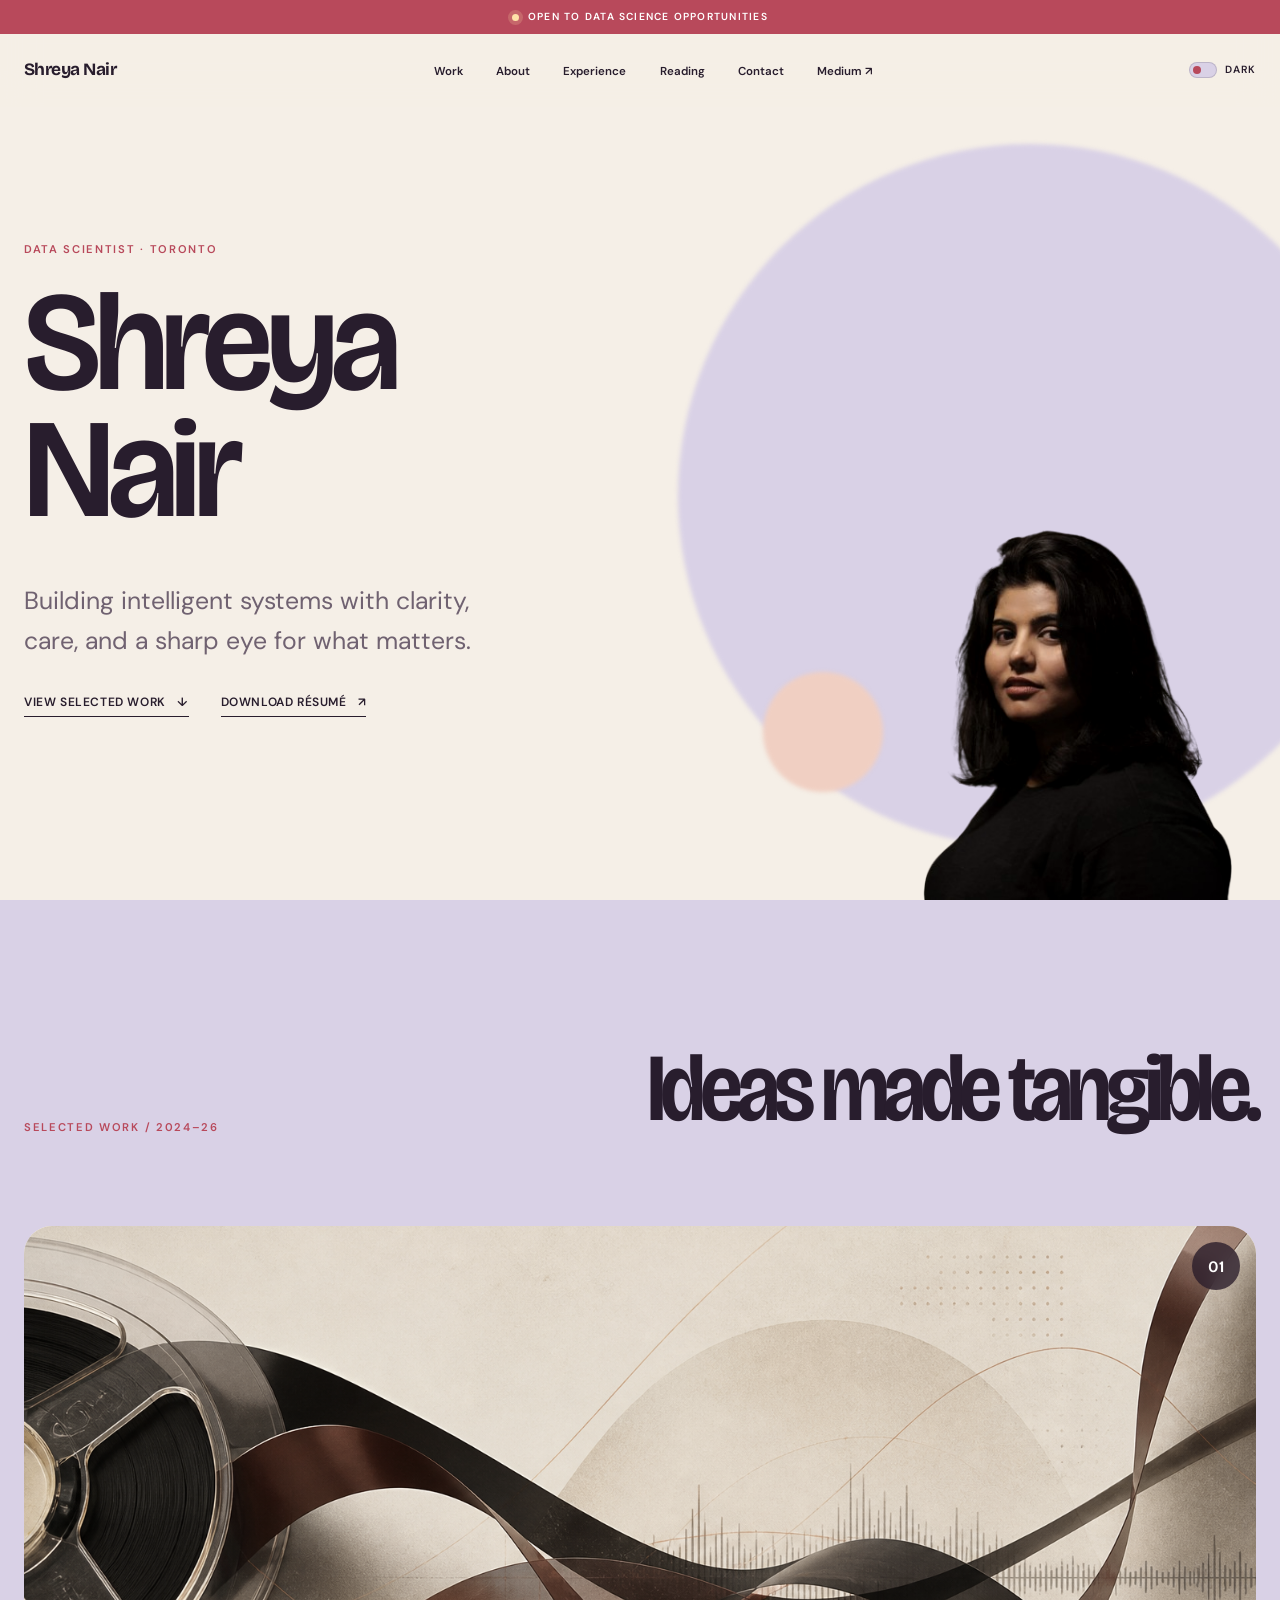
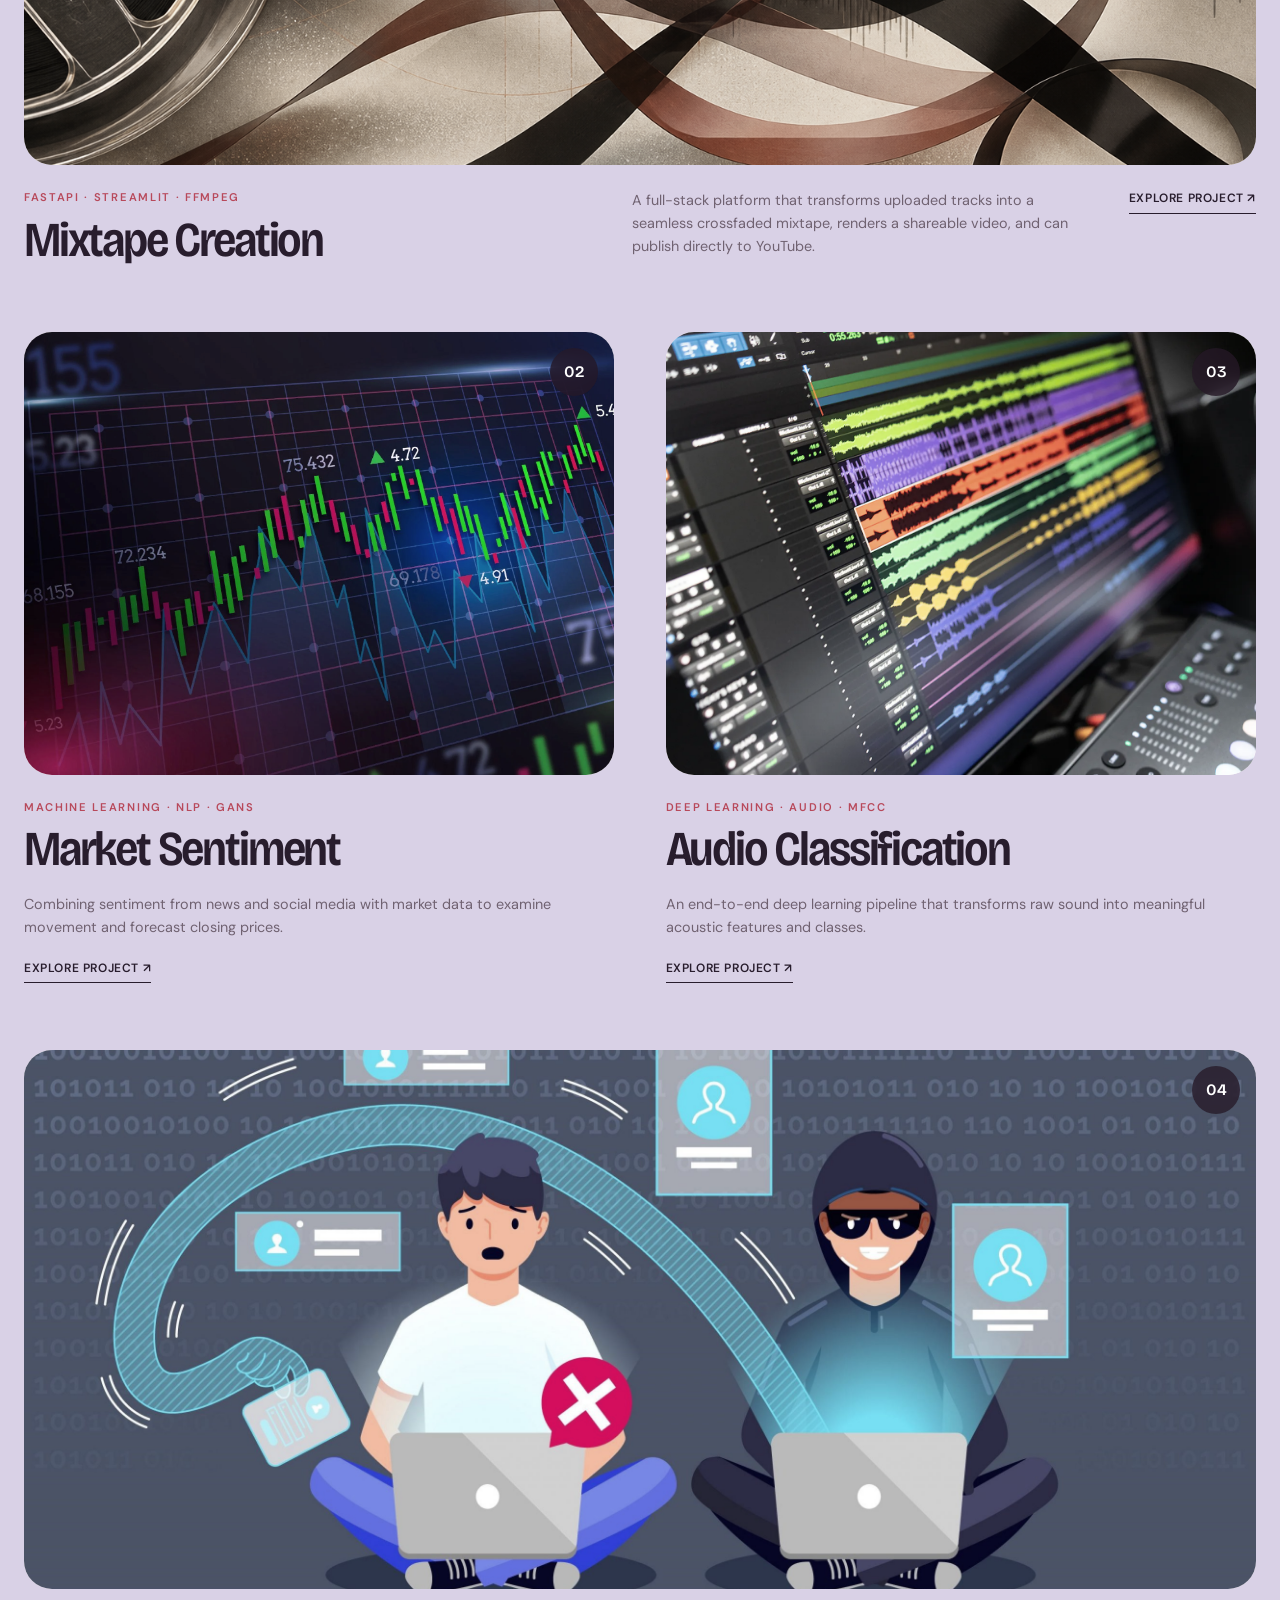
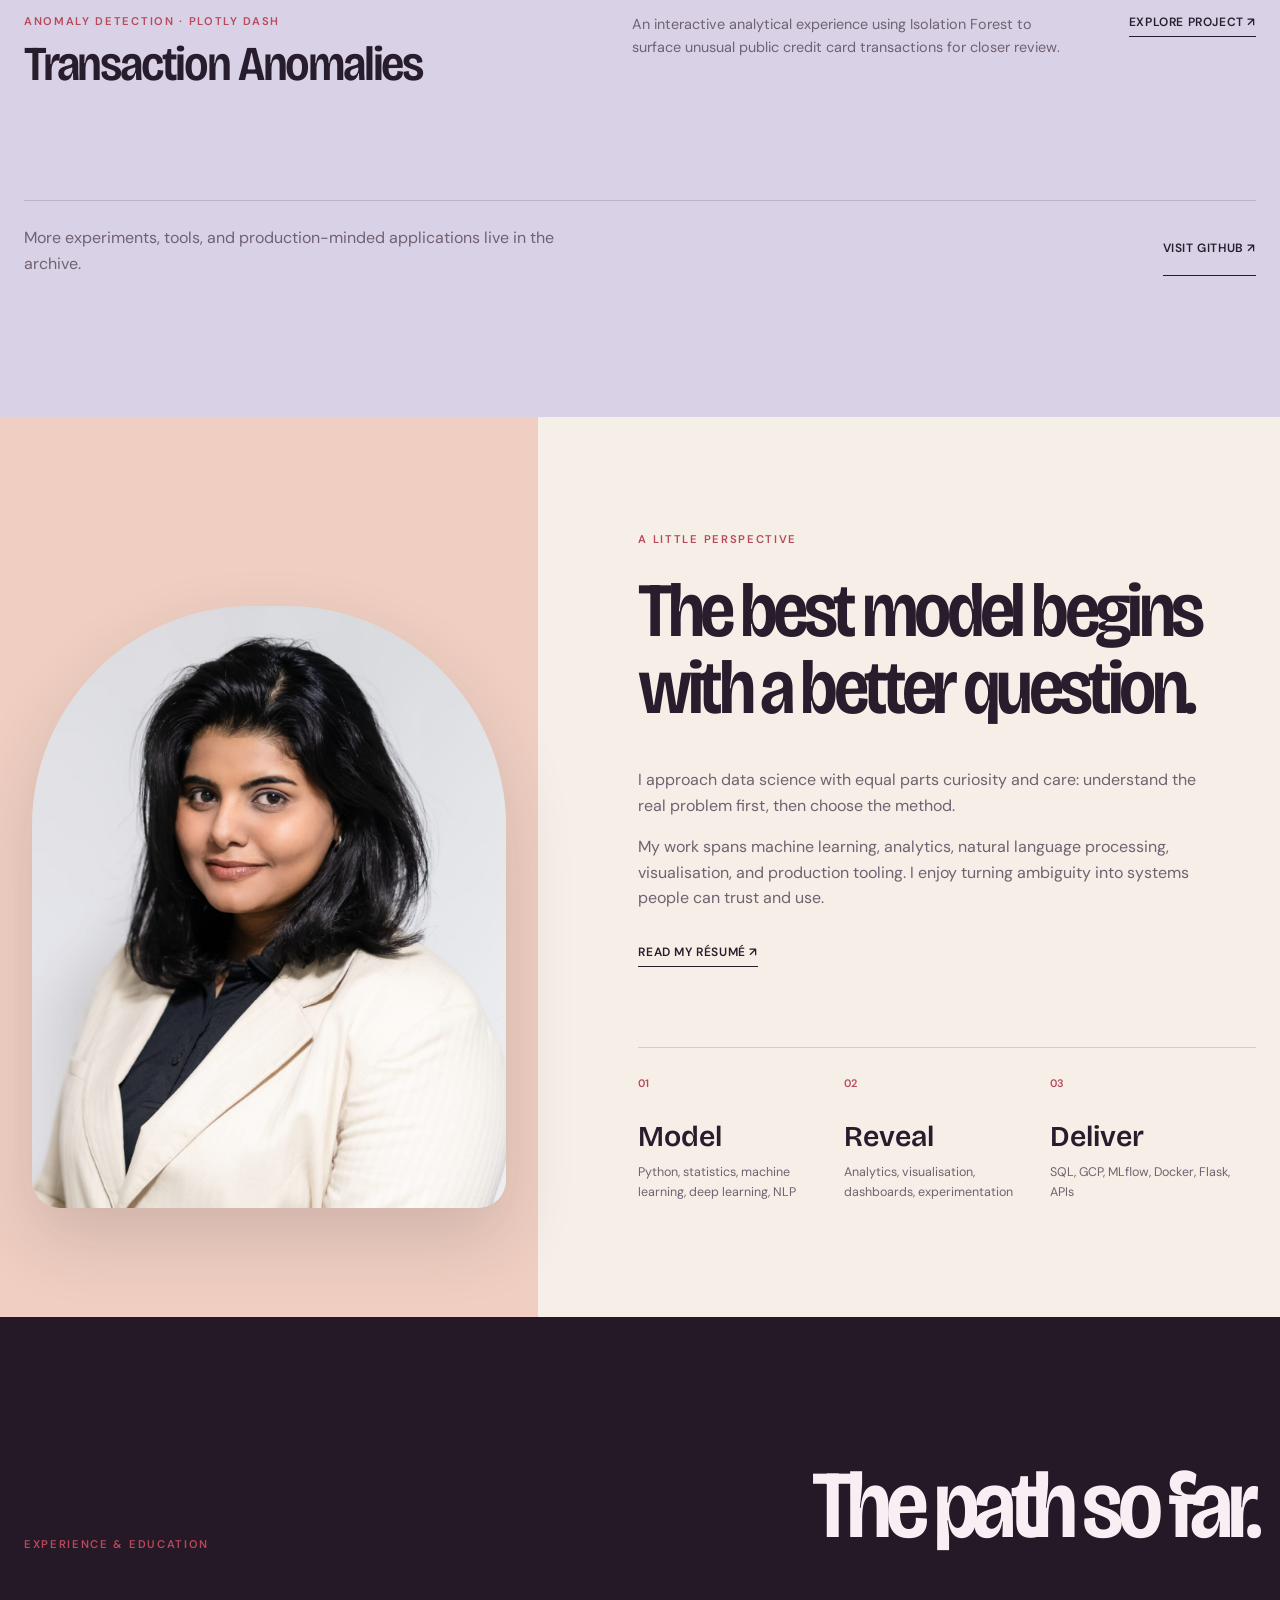
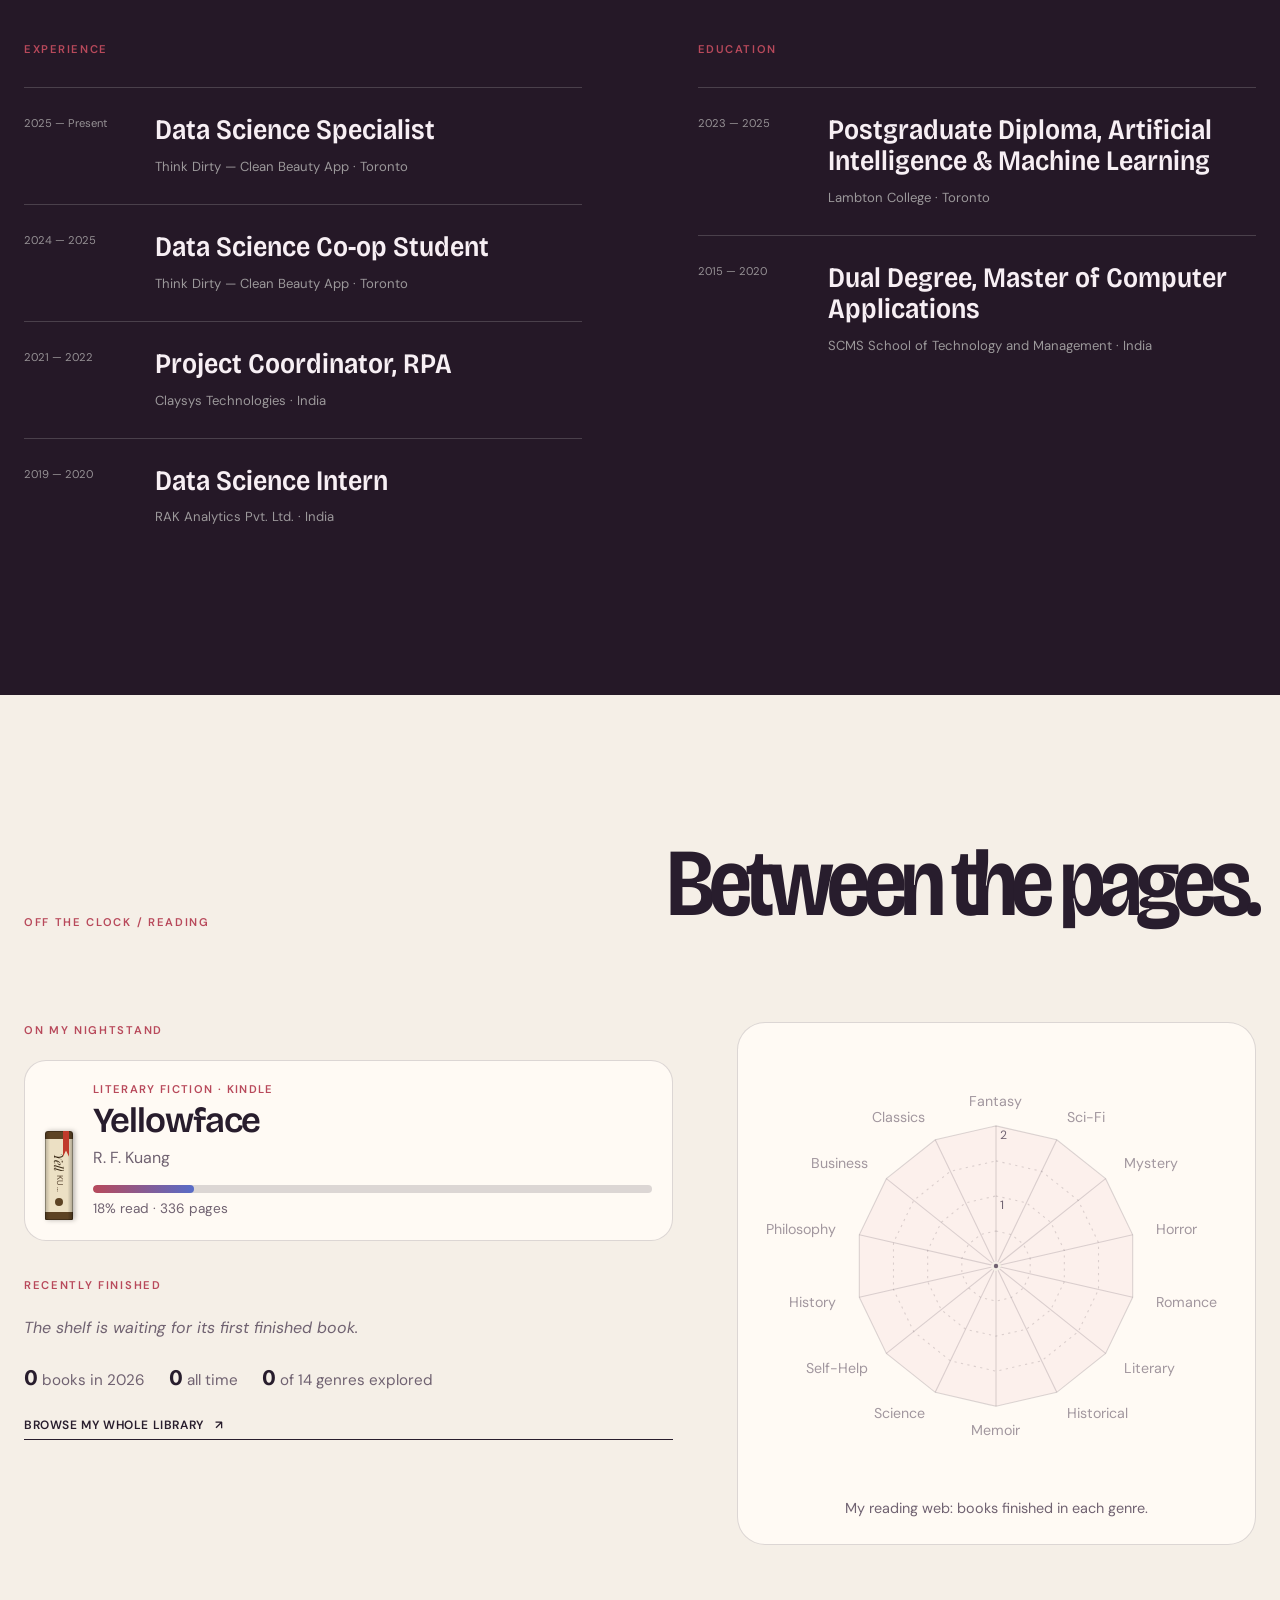
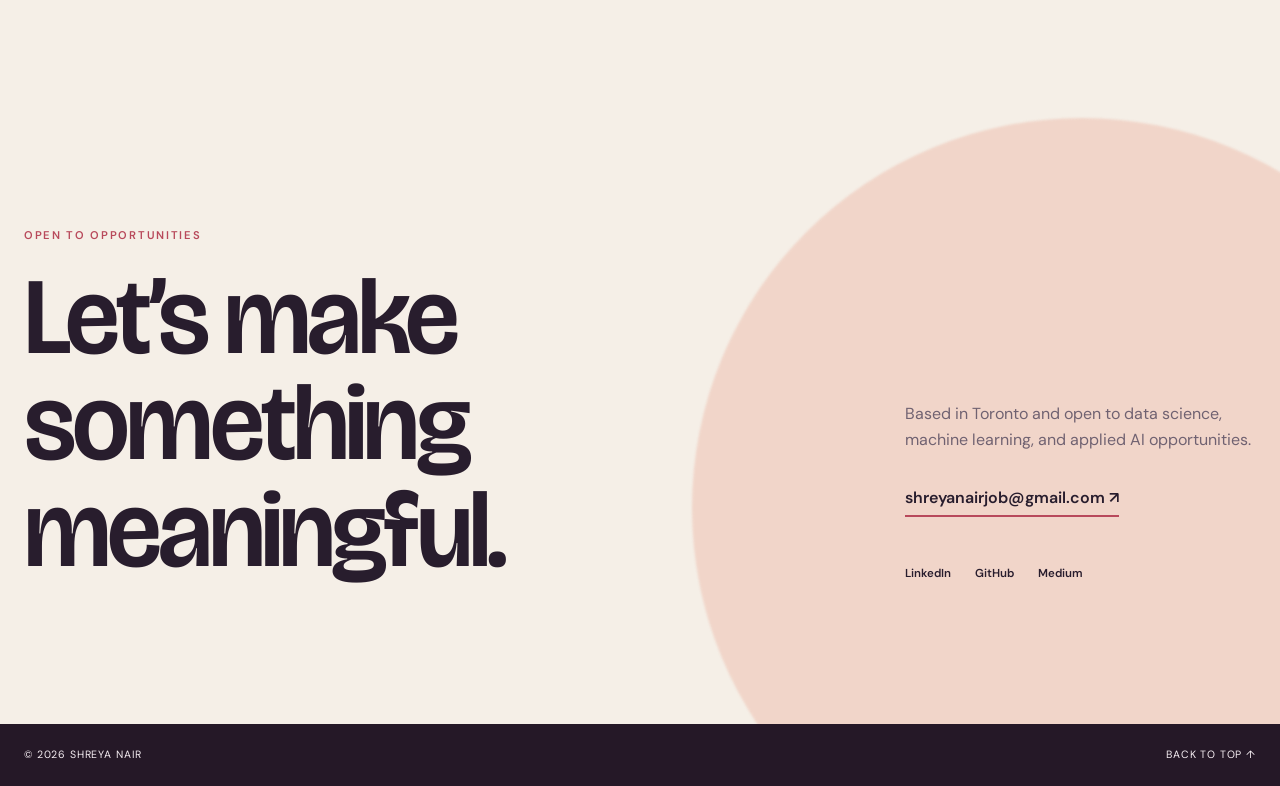
==== commit 2631fddc: "Add reading log page and homepage Reading section Adds reading.html and a Reading section on the hom" ====
--- a/index.html
+++ b/index.html
@@ -22,6 +22,8 @@
     <link rel="preconnect" href="https://fonts.gstatic.com" crossorigin>
     <link href="https://fonts.googleapis.com/css2?family=Bricolage+Grotesque:opsz,wdth,wght@12..96,75..100,400..700&family=DM+Sans:wght@400;500;600&display=swap" rel="stylesheet">
     <link rel="stylesheet" href="assets/css/styles.css">
+    <link href="https://fonts.googleapis.com/css2?family=Anton&family=Oswald:wght@400;500&family=Playfair+Display:ital,wght@0,700;1,400&family=Dancing+Script:wght@600&family=Roboto+Slab:wght@600&display=swap" rel="stylesheet">
+    <link rel="stylesheet" href="assets/css/reading.css">
     <script type="application/ld+json">
         {
             "@context": "https://schema.org",
@@ -55,6 +57,7 @@
                     <li><a class="nav__link active-link" href="#work">Work</a></li>
                     <li><a class="nav__link" href="#about">About</a></li>
                     <li><a class="nav__link" href="#experience">Experience</a></li>
+                    <li><a class="nav__link" href="#reading">Reading</a></li>
                     <li><a class="nav__link" href="#contact">Contact</a></li>
                     <li><a class="nav__link" href="https://medium.com/@shreyanair.1697" target="_blank" rel="noopener noreferrer">Medium <span aria-hidden="true">↗</span></a></li>
                 </ul>
@@ -243,6 +246,18 @@
             </div>
         </section>
 
+        <section class="reading section" id="reading" aria-labelledby="reading-title">
+            <div class="container">
+                <header class="section-heading reveal">
+                    <p class="eyebrow">Off the clock / Reading</p>
+                    <h2 id="reading-title">Between the pages.</h2>
+                </header>
+                <div id="reading-home" class="reveal" aria-live="polite">
+                    <p class="rlog__empty">Loading my reading log...</p>
+                </div>
+            </div>
+        </section>
+
         <section class="contact section" id="contact" aria-labelledby="contact-title">
             <div class="contact__glow" aria-hidden="true"></div>
             <div class="container contact__inner">
@@ -271,5 +286,6 @@
     </footer>
 
     <script src="assets/js/main.js"></script>
+    <script src="assets/js/reading.js"></script>
 </body>
 </html>
--- a/assets/css/styles.css
+++ b/assets/css/styles.css
@@ -709,8 +709,9 @@
     margin-top: 1.2rem;
     font-family: var(--display);
     font-size: clamp(4rem, 8.5vw, 8.5rem);
-    font-variation-settings: "wdth" 88;
-    letter-spacing: -0.07em;
+    font-variation-settings: "wdth" 96;
+    letter-spacing: -0.035em;
+    line-height: 0.98;
 }
 
 .contact__details > p {
@@ -1049,6 +1050,8 @@
 
     .contact h2 {
         font-size: clamp(3.8rem, 18vw, 6rem);
+        letter-spacing: -0.025em;
+        line-height: 1;
     }
 
     .contact__glow {
--- a/assets/css/reading.css
+++ b/assets/css/reading.css
@@ -0,0 +1,258 @@
+/* Reading log (homepage section + reading.html). Uses the site tokens from styles.css. */
+
+/* ---------- Book spines ---------- */
+.rshelf {
+    --row: 168px;
+    display: flex;
+    flex-wrap: wrap;
+    align-items: flex-end;
+    column-gap: 3px;
+    row-gap: 18px;
+    padding: 0 6px;
+    background: repeating-linear-gradient(to bottom, transparent 0 var(--row), var(--line) var(--row) calc(var(--row) + 2px), transparent calc(var(--row) + 2px) calc(var(--row) + 18px));
+}
+.rspine {
+    position: relative;
+    display: flex;
+    flex: none;
+    flex-direction: column;
+    align-items: center;
+    padding: 10px 0 7px;
+    border: 0;
+    border-radius: 3px 3px 1px 1px;
+    color: #f3e6c8;
+    background: linear-gradient(90deg, var(--c2) 0, var(--c) 14%, var(--c3) 42%, var(--c) 68%, var(--c2) 100%);
+    box-shadow: inset 0 0 0 1px rgba(0, 0, 0, 0.28), 2px 0 5px rgba(0, 0, 0, 0.28);
+    overflow: hidden;
+    cursor: pointer;
+    font-family: var(--body);
+    transition: transform 0.25s var(--ease);
+}
+.rshelf .rspine:hover,
+.rshelf .rspine:focus-visible { transform: translateY(-8px); }
+.rspine__title {
+    flex: 1 1 auto;
+    min-height: 0;
+    max-width: 100%;
+    padding: 4px 0;
+    overflow: hidden;
+    font-size: 11.5px;
+    line-height: 1.1;
+    text-align: center;
+    writing-mode: vertical-rl;
+}
+.rspine__author {
+    flex: none;
+    max-height: 38%;
+    padding-top: 4px;
+    overflow: hidden;
+    font-size: 8.5px;
+    letter-spacing: 0.05em;
+    text-overflow: ellipsis;
+    text-transform: uppercase;
+    white-space: nowrap;
+    writing-mode: vertical-rl;
+}
+.rspine__mark { flex: none; width: 9px; height: 9px; margin-top: 5px; }
+.rspine__ribbon {
+    position: absolute;
+    top: -2px;
+    right: 4px;
+    width: 6px;
+    height: 28px;
+    background: #c0392b;
+    clip-path: polygon(0 0, 100% 0, 100% 100%, 50% 78%, 0 100%);
+}
+.rspine--s0 { padding: 21px 0 19px; }
+.rspine--s0::before,
+.rspine--s0::after { content: ""; position: absolute; right: 0; left: 0; height: 5px; border-top: 1.5px solid #e2c06a; border-bottom: 1.5px solid #e2c06a; opacity: 0.85; }
+.rspine--s0::before { top: 8px; }
+.rspine--s0::after { bottom: 8px; }
+.rspine--s0 .rspine__title { color: #f1d48a; font-family: Georgia, serif; font-size: 12px; }
+.rspine--s0 .rspine__author { color: #e2c06a; }
+.rspine--s0 .rspine__mark { display: none; }
+.rspine--s1 { padding-bottom: 0; background: linear-gradient(90deg, rgba(0,0,0,0.28), rgba(0,0,0,0) 14%, rgba(255,255,255,0.1) 40%, rgba(0,0,0,0) 70%, rgba(0,0,0,0.32)), var(--c); }
+.rspine--s1 .rspine__mark { order: -1; width: 12px; height: 12px; margin: 0 0 4px; border-radius: 50%; background: #f3ead6; }
+.rspine--s1 .rspine__title { color: #fff; font-family: "Oswald", "Arial Narrow", sans-serif; font-size: 11px; font-weight: 500; letter-spacing: 0.03em; text-transform: uppercase; }
+.rspine--s1 .rspine__author { display: flex; align-self: stretch; align-items: center; justify-content: center; max-height: 36%; margin-top: 4px; padding: 6px 0; color: var(--c2); background: #f3ead6; font-family: "Oswald", "Arial Narrow", sans-serif; }
+.rspine--s2 { padding-top: 24px; background: repeating-linear-gradient(180deg, transparent 0 17%, rgba(0,0,0,0.38) 17% 18.5%, rgba(255,255,255,0.16) 18.5% 20%, transparent 20% 21%), linear-gradient(90deg, var(--c2) 0, var(--c) 18%, var(--c3) 45%, var(--c) 70%, var(--c2) 100%); }
+.rspine--s2 .rspine__title { flex: 0 1 auto; max-height: 66%; padding: 6px 3px; color: #e9c46a; background: #1d1410; border: 1px solid #c9a24a; font-family: Georgia, serif; font-size: 12px; }
+.rspine--s2 .rspine__author { margin-top: auto; padding-bottom: 4px; color: #e9c46a; }
+.rspine--s2 .rspine__mark { display: none; }
+.rspine--s3 { padding: 18px 0 14px; color: #5a4632; background: linear-gradient(90deg, rgba(0,0,0,0.22), rgba(0,0,0,0) 18%, rgba(0,0,0,0) 80%, rgba(0,0,0,0.28)), linear-gradient(180deg, var(--c) 0 9%, #ece0c4 9% 91%, var(--c) 91%); }
+.rspine--s3 .rspine__title { color: var(--c2); font-family: "Playfair Display", Georgia, serif; font-size: 12.5px; font-style: italic; }
+.rspine--s3 .rspine__mark { width: 8px; height: 8px; border-radius: 50%; background: var(--c); }
+.rspine--designed { padding: 6px 0; background: linear-gradient(90deg, rgba(0,0,0,0.28), rgba(0,0,0,0) 14%, rgba(255,255,255,0.1) 40%, rgba(0,0,0,0) 70%, rgba(0,0,0,0.32)), linear-gradient(180deg, var(--bg1), var(--bg2)); }
+.rspine--designed .rspine__pub { order: -2; flex: none; width: 13px; height: 15px; margin-bottom: 5px; border-radius: 3px; background: var(--band); }
+.rspine--designed .rspine__title { color: var(--tc); font-size: 13px; }
+.rspine--designed .rspine__author { max-height: 44%; color: var(--ac); font-family: "Oswald", "Arial Narrow", sans-serif; font-size: 9px; letter-spacing: 0.04em; }
+.rspine--designed.afirst .rspine__author { order: -1; padding: 0 0 4px; }
+.rspine.f-condensed .rspine__title { font-family: "Anton", "Oswald", "Arial Narrow", sans-serif; font-size: 14px; letter-spacing: 0.01em; }
+.rspine.f-sans .rspine__title { font-family: "Oswald", "Arial Narrow", sans-serif; font-weight: 500; }
+.rspine.f-serif .rspine__title { font-family: "Playfair Display", Georgia, serif; font-weight: 700; }
+.rspine.f-script .rspine__title { font-family: "Dancing Script", cursive; font-size: 15px; }
+.rspine.f-slab .rspine__title { font-family: "Roboto Slab", Georgia, serif; font-weight: 600; }
+.rspine.upper .rspine__title { text-transform: uppercase; }
+.rspine--photo { padding: 0; background: #1c1410; }
+.rspine--photo img { width: 100%; height: 100%; object-fit: cover; }
+.rspine--photo::after { content: ""; position: absolute; inset: 0; pointer-events: none; background: linear-gradient(90deg, rgba(0,0,0,0.25), rgba(0,0,0,0) 18%, rgba(255,255,255,0.08) 45%, rgba(0,0,0,0) 75%, rgba(0,0,0,0.3)); }
+
+/* ---------- Spider web chart ---------- */
+.rw { display: block; width: 100%; max-width: 460px; margin-inline: auto; overflow: visible; }
+.rw__ring { fill: none; stroke: var(--line); stroke-dasharray: 2 4; }
+.rw__ring--outer { fill: color-mix(in srgb, var(--accent) 5%, transparent); stroke-dasharray: none; }
+.rw__spoke { stroke: var(--line); }
+.rw__tick { fill: var(--muted); font-size: 11px; font-family: var(--body); }
+.rw__shape { fill: color-mix(in srgb, var(--accent) 22%, transparent); stroke: var(--accent); stroke-width: 2; stroke-linejoin: round; }
+.rw__label { fill: var(--muted); font-size: 13px; font-family: var(--body); opacity: 0.65; }
+.rw__label.is-on { fill: var(--text); font-weight: 600; opacity: 1; }
+.rw__dot { fill: var(--accent); stroke: var(--bg); stroke-width: 2; transition: r 0.2s ease; }
+.rw__dot.is-zero { fill: var(--muted); opacity: 0.5; }
+.rw__vtx { cursor: pointer; outline: none; }
+.rw__vtx.is-hl .rw__dot, .rw__vtx:focus-visible .rw__dot { r: 7; }
+.rw__hit { fill: transparent; }
+[data-radar-read] { margin-top: 0.75rem; color: var(--muted); font-size: 0.9rem; text-align: center; font-variant-numeric: tabular-nums; }
+[data-radar-read] b { color: var(--text); }
+
+/* ---------- Reading now ---------- */
+.rnow { display: grid; gap: 1rem; }
+.rnow__card {
+    display: flex;
+    gap: 1.25rem;
+    align-items: flex-end;
+    width: 100%;
+    padding: 1.25rem;
+    color: inherit;
+    text-align: left;
+    background: var(--card);
+    border: 1px solid var(--line);
+    border-radius: 22px;
+    cursor: pointer;
+    transition: transform 0.3s var(--ease), border-color 0.2s ease;
+}
+.rnow__card:hover { transform: translateY(-3px); border-color: var(--accent); }
+.rnow__spine { flex: none; display: flex; align-items: flex-end; }
+.rnow__spine .rspine { margin-top: 0 !important; cursor: inherit; }
+.rnow__body { display: grid; flex: 1; gap: 0.3rem; min-width: 0; }
+.rnow__meta { color: var(--accent); font-size: 0.7rem; font-weight: 600; letter-spacing: 0.12em; text-transform: uppercase; }
+.rnow__title { font-family: var(--display); font-size: clamp(1.6rem, 3vw, 2.2rem); font-weight: 600; letter-spacing: -0.03em; line-height: 1.05; }
+.rnow__author { color: var(--muted); }
+.rnow__bar { display: block; height: 8px; margin-top: 0.6rem; overflow: hidden; background: var(--line); border-radius: 99px; }
+.rnow__bar i { display: block; height: 100%; background: linear-gradient(90deg, var(--accent), var(--accent-2)); border-radius: 99px; }
+.rnow__pct { color: var(--muted); font-size: 0.85rem; font-variant-numeric: tabular-nums; }
+.rlog__empty { color: var(--muted); font-style: italic; }
+
+/* ---------- Homepage section ---------- */
+.reading { background: var(--bg); }
+.rhome { display: grid; grid-template-columns: minmax(0, 1.25fr) minmax(0, 1fr); gap: clamp(2rem, 5vw, 5rem); align-items: start; }
+.rhome__left { display: grid; gap: 1.25rem; align-content: start; }
+.rhome__label { margin-top: 1rem; }
+.rhome__stats { display: flex; flex-wrap: wrap; gap: 0.5rem 1.5rem; color: var(--muted); font-size: 0.95rem; }
+.rhome__stats b { color: var(--text); font-family: var(--display); font-size: 1.4rem; font-variant-numeric: tabular-nums; }
+.rhome__web { position: sticky; top: calc(var(--header-height) + 2rem); padding: 1.5rem; background: var(--card); border: 1px solid var(--line); border-radius: var(--radius); }
+
+/* ---------- Full page ---------- */
+.rlog-hero { padding: calc(var(--header-height) + clamp(3rem, 8vw, 6rem)) 0 clamp(2rem, 5vw, 4rem); }
+.rlog-hero h1 { max-width: 900px; margin-top: 1rem; font-family: var(--display); font-size: clamp(3.2rem, 9vw, 7.5rem); font-variation-settings: "wdth" 88; letter-spacing: -0.06em; }
+.rlog-hero p:not(.eyebrow) { max-width: 560px; margin-top: 1.5rem; color: var(--muted); font-size: 1.1rem; }
+.rlog { padding-bottom: clamp(5rem, 9vw, 8rem); }
+.rlog__stats { display: grid; grid-template-columns: repeat(4, 1fr); gap: 1px; overflow: hidden; background: var(--line); border: 1px solid var(--line); border-radius: var(--radius); }
+.rlog__stats div { display: grid; gap: 0.25rem; padding: 1.5rem; background: var(--card); }
+.rlog__stats b { font-family: var(--display); font-size: clamp(2.2rem, 5vw, 3.4rem); font-weight: 600; letter-spacing: -0.04em; line-height: 1; font-variant-numeric: tabular-nums; }
+.rlog__stats small { color: var(--muted); font-size: 0.5em; }
+.rlog__stats span { color: var(--muted); font-size: 0.85rem; }
+.rlog__block { margin-top: clamp(4rem, 8vw, 6.5rem); }
+.rlog__h { margin-bottom: 1.75rem; font-family: var(--display); font-size: clamp(2.2rem, 5vw, 3.6rem); font-variation-settings: "wdth" 90; letter-spacing: -0.05em; }
+.rlog__genre-grid { display: grid; grid-template-columns: minmax(0, 0.9fr) minmax(0, 1.1fr); gap: clamp(1.5rem, 4vw, 3rem); align-items: start; }
+.rlog__web { padding: 1.5rem; background: var(--card); border: 1px solid var(--line); border-radius: var(--radius); }
+.rmap__note { margin-bottom: 1rem; color: var(--muted); }
+.rmap__regions { display: grid; grid-template-columns: repeat(auto-fill, minmax(150px, 1fr)); gap: 0.6rem; }
+.rmap__region {
+    position: relative;
+    display: grid;
+    gap: 0.2rem;
+    align-content: start;
+    min-height: 132px;
+    padding: 0.9rem 0.8rem;
+    overflow: hidden;
+    color: inherit;
+    text-align: left;
+    background: var(--card);
+    border: 1px solid var(--line);
+    border-radius: 18px;
+    cursor: pointer;
+    transition: border-color 0.2s ease, transform 0.3s var(--ease);
+}
+.rmap__region:not(.is-fogged):hover { transform: translateY(-2px); border-color: var(--c); }
+.rmap__region.is-active { border-color: var(--c); box-shadow: 0 0 0 2px var(--c); }
+.rmap__region.is-fogged { cursor: default; }
+.rmap__crest { display: grid; place-items: center; width: 34px; height: 40px; margin-bottom: 0.3rem; color: #fff6e2; background: var(--c); clip-path: polygon(0 0, 100% 0, 100% 62%, 50% 100%, 0 62%); font-family: var(--display); font-weight: 600; }
+.rmap__name { font-family: var(--display); font-size: 1rem; font-weight: 600; line-height: 1.1; }
+.rmap__genre { color: var(--muted); font-size: 0.78rem; }
+.rmap__count { margin-top: 0.2rem; font-size: 0.8rem; font-variant-numeric: tabular-nums; }
+.rmap__count i { color: var(--c); font-style: normal; letter-spacing: 1px; }
+.rmap__region.is-fogged .rmap__crest, .rmap__region.is-fogged .rmap__name { filter: blur(1.5px) grayscale(1); opacity: 0.55; }
+.rmap__region.is-fogged .rmap__count { position: relative; z-index: 1; color: var(--muted); font-style: italic; }
+.rmap__fog {
+    position: absolute;
+    inset: -20%;
+    pointer-events: none;
+    background: radial-gradient(closest-side, color-mix(in srgb, var(--bg) 95%, transparent), color-mix(in srgb, var(--bg) 55%, transparent) 60%, transparent),
+                radial-gradient(closest-side at 30% 70%, color-mix(in srgb, var(--bg) 90%, transparent), transparent 70%),
+                radial-gradient(closest-side at 75% 25%, color-mix(in srgb, var(--bg) 85%, transparent), transparent 70%);
+    animation: rfog 14s ease-in-out infinite alternate;
+}
+@keyframes rfog { to { transform: translate(8%, -5%) scale(1.08); } }
+.rlog__shelf-head { display: flex; flex-wrap: wrap; gap: 1rem; align-items: baseline; justify-content: space-between; }
+.rlog__shelf-head .rlog__h { margin-bottom: 0.5rem; }
+.rlog__hint { margin-bottom: 1.5rem; color: var(--muted); }
+.rchips { display: flex; flex-wrap: wrap; gap: 0.4rem; }
+.rchip { padding: 0.35rem 0.9rem; color: var(--muted); background: transparent; border: 1px solid var(--line); border-radius: 99px; font-size: 0.85rem; cursor: pointer; }
+.rchip[aria-pressed="true"] { color: var(--bg); background: var(--text); border-color: var(--text); }
+.rmonths { display: grid; grid-template-columns: repeat(12, 1fr); gap: 0.5rem; height: 180px; padding: 1.25rem; background: var(--card); border: 1px solid var(--line); border-radius: var(--radius); }
+.rmonths__col { display: grid; grid-template-rows: auto 1fr auto; align-items: end; justify-items: center; gap: 0.3rem; height: 100%; }
+.rmonths__col i { width: min(100%, 28px); min-height: 2px; background: var(--accent); border-radius: 6px 6px 2px 2px; align-self: end; }
+.rmonths__val { font-size: 0.8rem; font-variant-numeric: tabular-nums; }
+.rmonths__m { color: var(--muted); font-size: 0.75rem; }
+.rnext { display: grid; grid-template-columns: repeat(auto-fill, minmax(240px, 1fr)); gap: 0.6rem; }
+.rnext button { display: grid; gap: 0.15rem; width: 100%; padding: 1rem 1.1rem; color: inherit; text-align: left; background: var(--card); border: 1px solid var(--line); border-radius: 18px; cursor: pointer; }
+.rnext button span { font-family: var(--display); font-size: 1.15rem; font-weight: 600; }
+.rnext small { color: var(--muted); }
+.rlog__updated { margin-top: 4rem; color: var(--muted); font-size: 0.85rem; }
+
+/* ---------- Book dialog ---------- */
+.rbook { width: min(640px, calc(100% - 2rem)); max-height: calc(100% - 2rem); padding: 0; color: var(--text); background: var(--card); border: 1px solid var(--line); border-radius: var(--radius); }
+.rbook::backdrop { background: rgba(15, 10, 18, 0.55); backdrop-filter: blur(4px); }
+.rbook__inner { display: flex; gap: 1.75rem; padding: clamp(1.5rem, 4vw, 2.25rem); }
+.rbook__spine { flex: none; }
+.rbook__spine .rspine { margin-top: 0 !important; cursor: default; }
+.rbook__body { display: grid; gap: 0.75rem; align-content: start; min-width: 0; }
+.rbook__body h3 { font-family: var(--display); font-size: clamp(1.9rem, 5vw, 2.6rem); letter-spacing: -0.04em; line-height: 1.02; }
+.rbook__author { color: var(--muted); }
+.rbook__stars { color: var(--accent); font-size: 1.2rem; letter-spacing: 2px; }
+.rbook__stars span { opacity: 0.25; }
+.rbook__moods { display: flex; flex-wrap: wrap; gap: 0.35rem; }
+.rbook__moods span { padding: 0.15rem 0.7rem; border: 1px solid var(--line); border-radius: 99px; font-size: 0.8rem; }
+.rbook__thoughts { margin: 0; padding-left: 1rem; border-left: 3px solid var(--accent); font-size: 1.02rem; white-space: pre-wrap; }
+.rbook__quotes { display: grid; gap: 0.6rem; }
+.rbook__quotes figure { padding: 0.9rem 1rem; background: color-mix(in srgb, var(--accent) 7%, transparent); border-radius: 14px; }
+.rbook__quotes blockquote { margin: 0; font-family: Georgia, serif; font-style: italic; white-space: pre-wrap; }
+.rbook__quotes figcaption { margin-top: 0.3rem; color: var(--muted); font-size: 0.8rem; }
+.rbook__facts { display: grid; grid-template-columns: auto 1fr; gap: 0.25rem 1rem; margin: 0.25rem 0 0.5rem; font-size: 0.92rem; }
+.rbook__facts dt { color: var(--muted); }
+.rbook__facts dd { margin: 0; }
+.rbook .line-link { justify-self: start; background: none; border-width: 0 0 1px; cursor: pointer; }
+
+@media (max-width: 900px) {
+    .rhome, .rlog__genre-grid { grid-template-columns: 1fr; }
+    .rhome__web { position: static; }
+}
+@media (max-width: 700px) {
+    .rlog__stats { grid-template-columns: repeat(2, 1fr); }
+    .rbook__inner { flex-direction: column; }
+    .rmonths { gap: 0.25rem; padding: 1rem 0.75rem; }
+}
+@media (prefers-reduced-motion: reduce) {
+    .rmap__fog { animation: none; }
+    .rspine, .rnow__card, .rmap__region { transition: none; }
+}
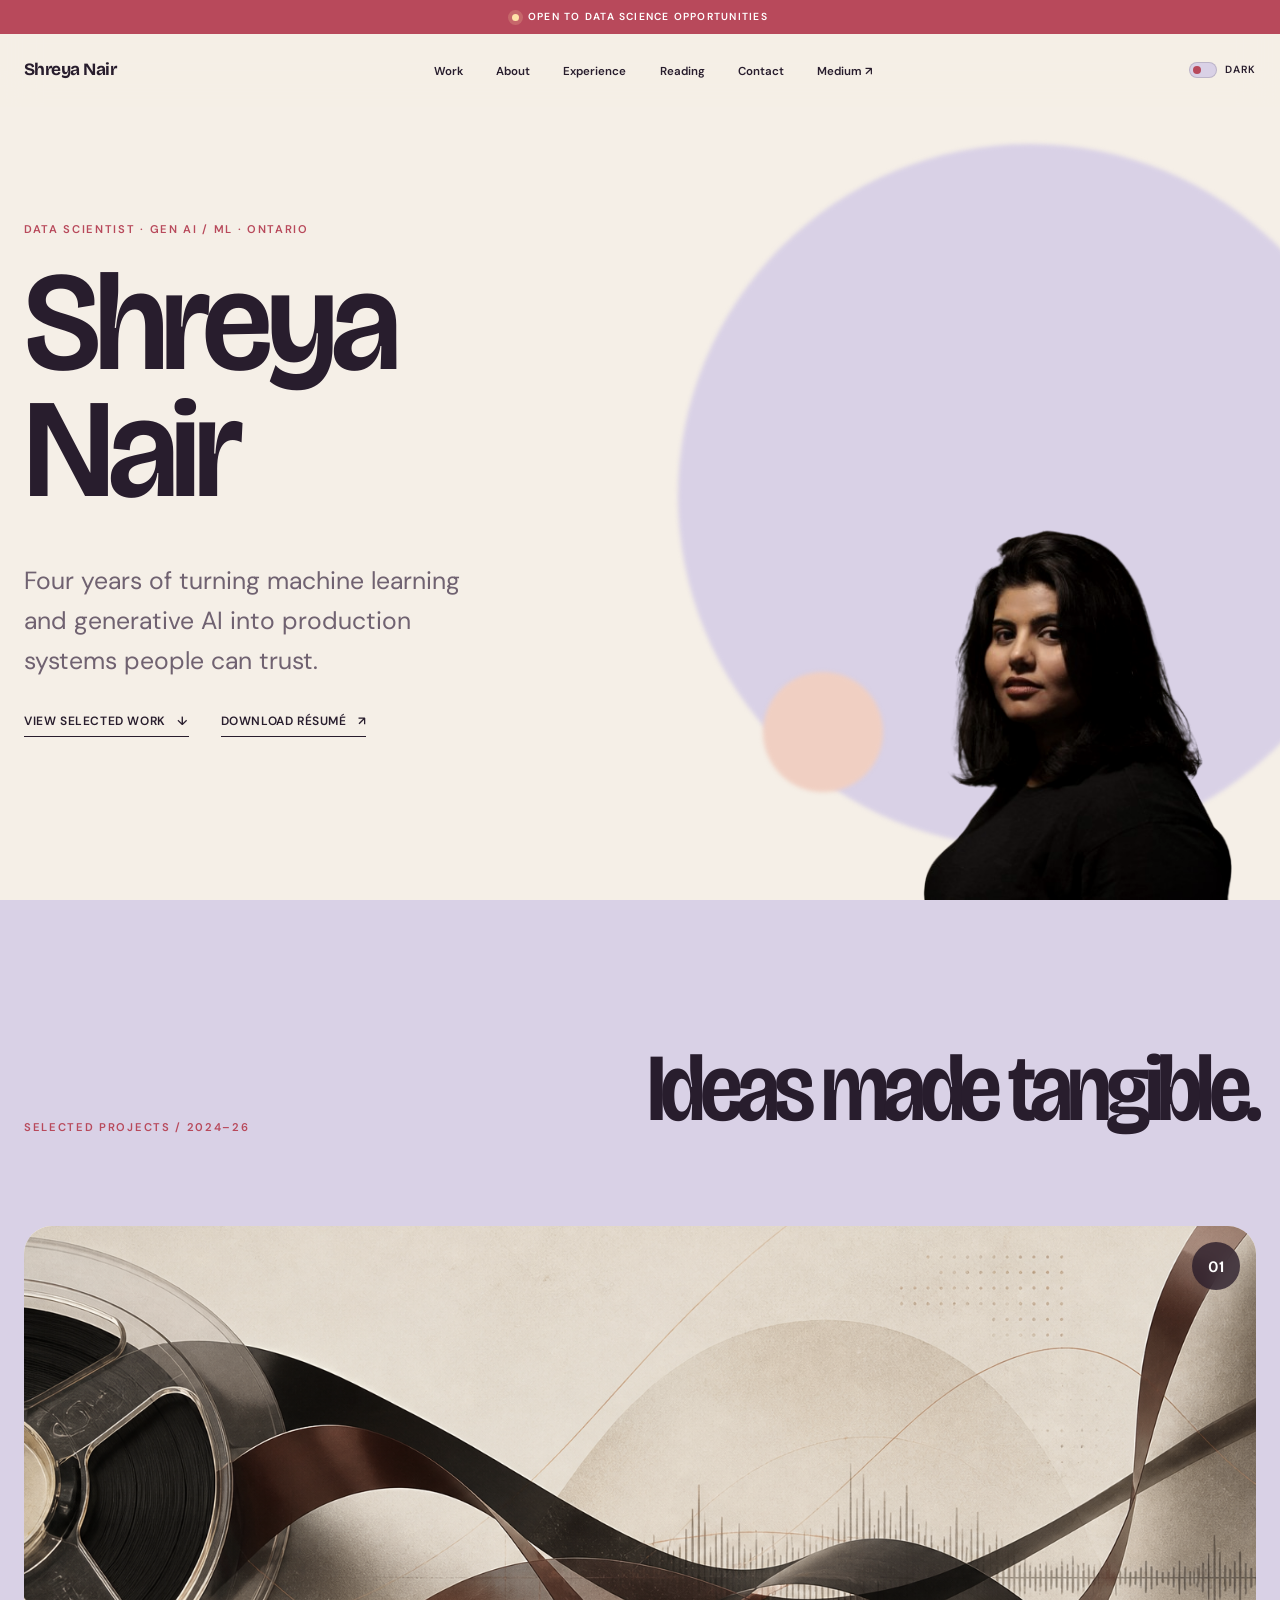
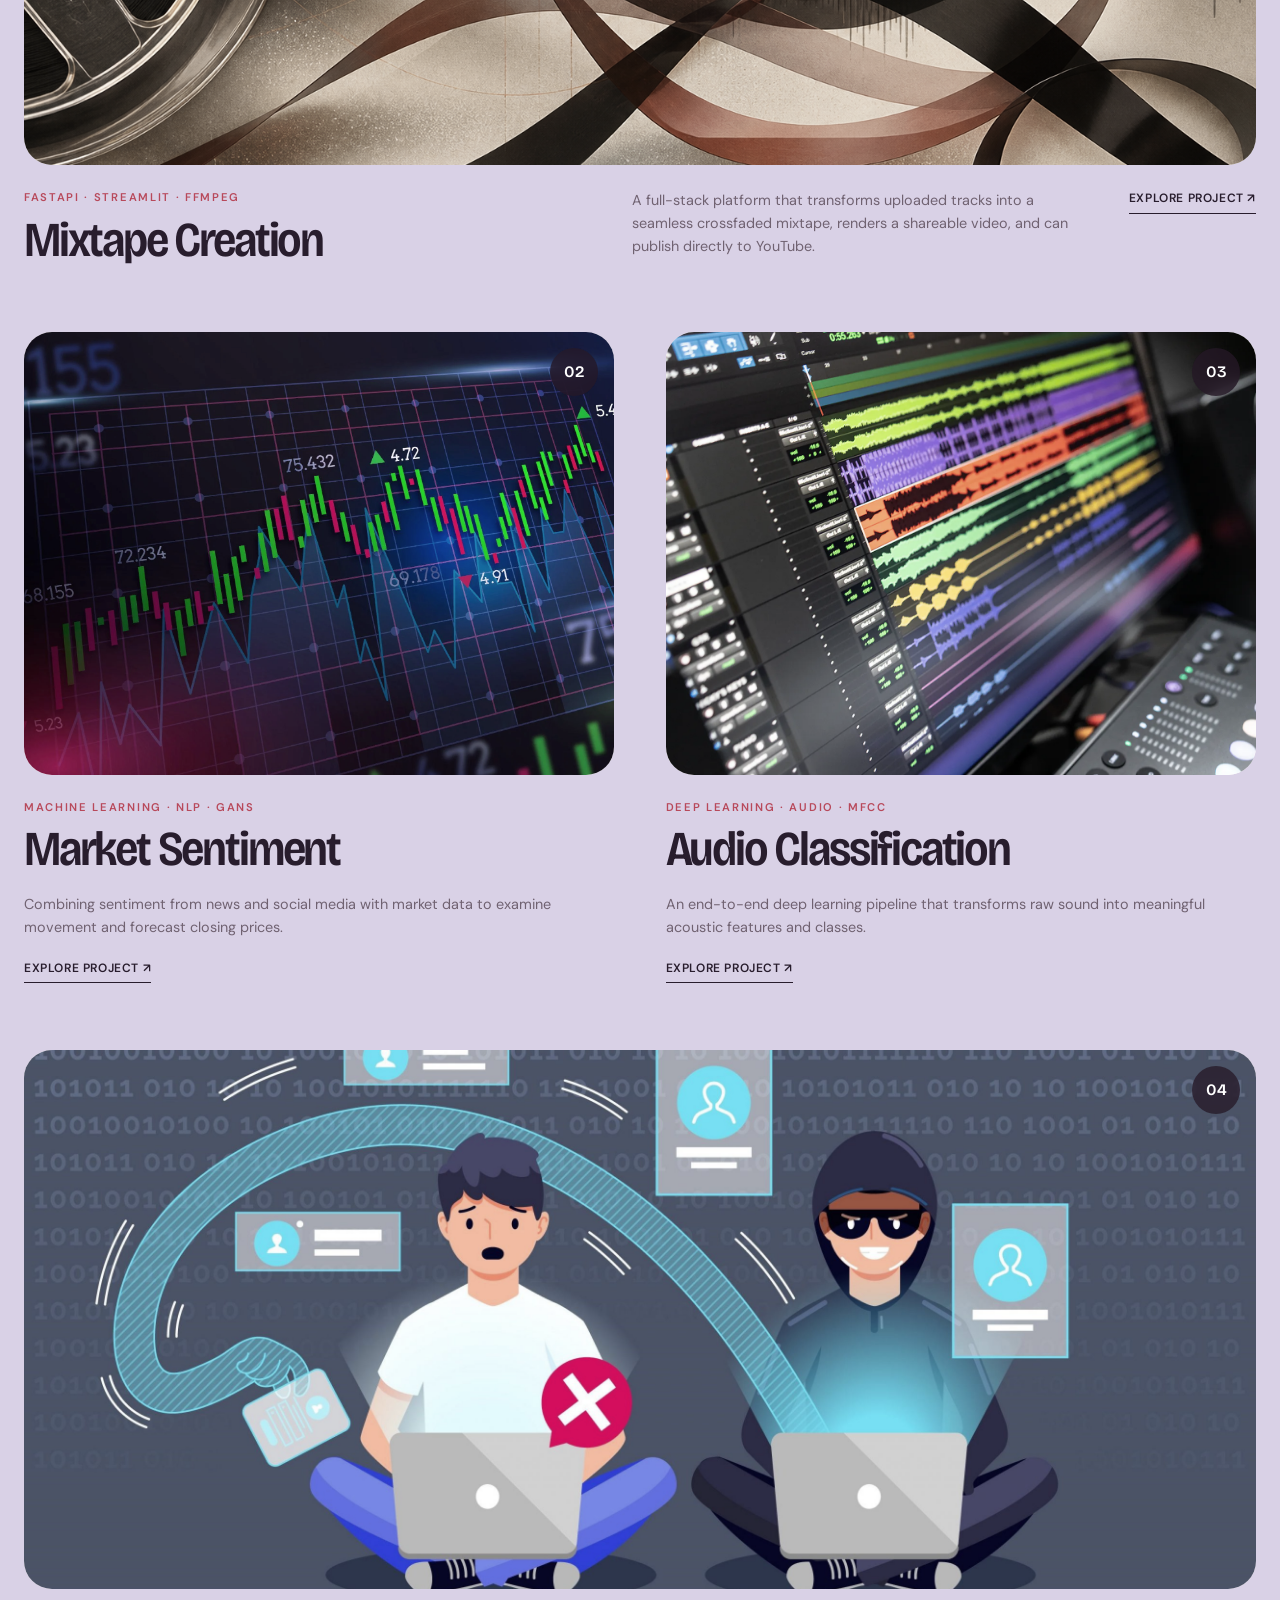
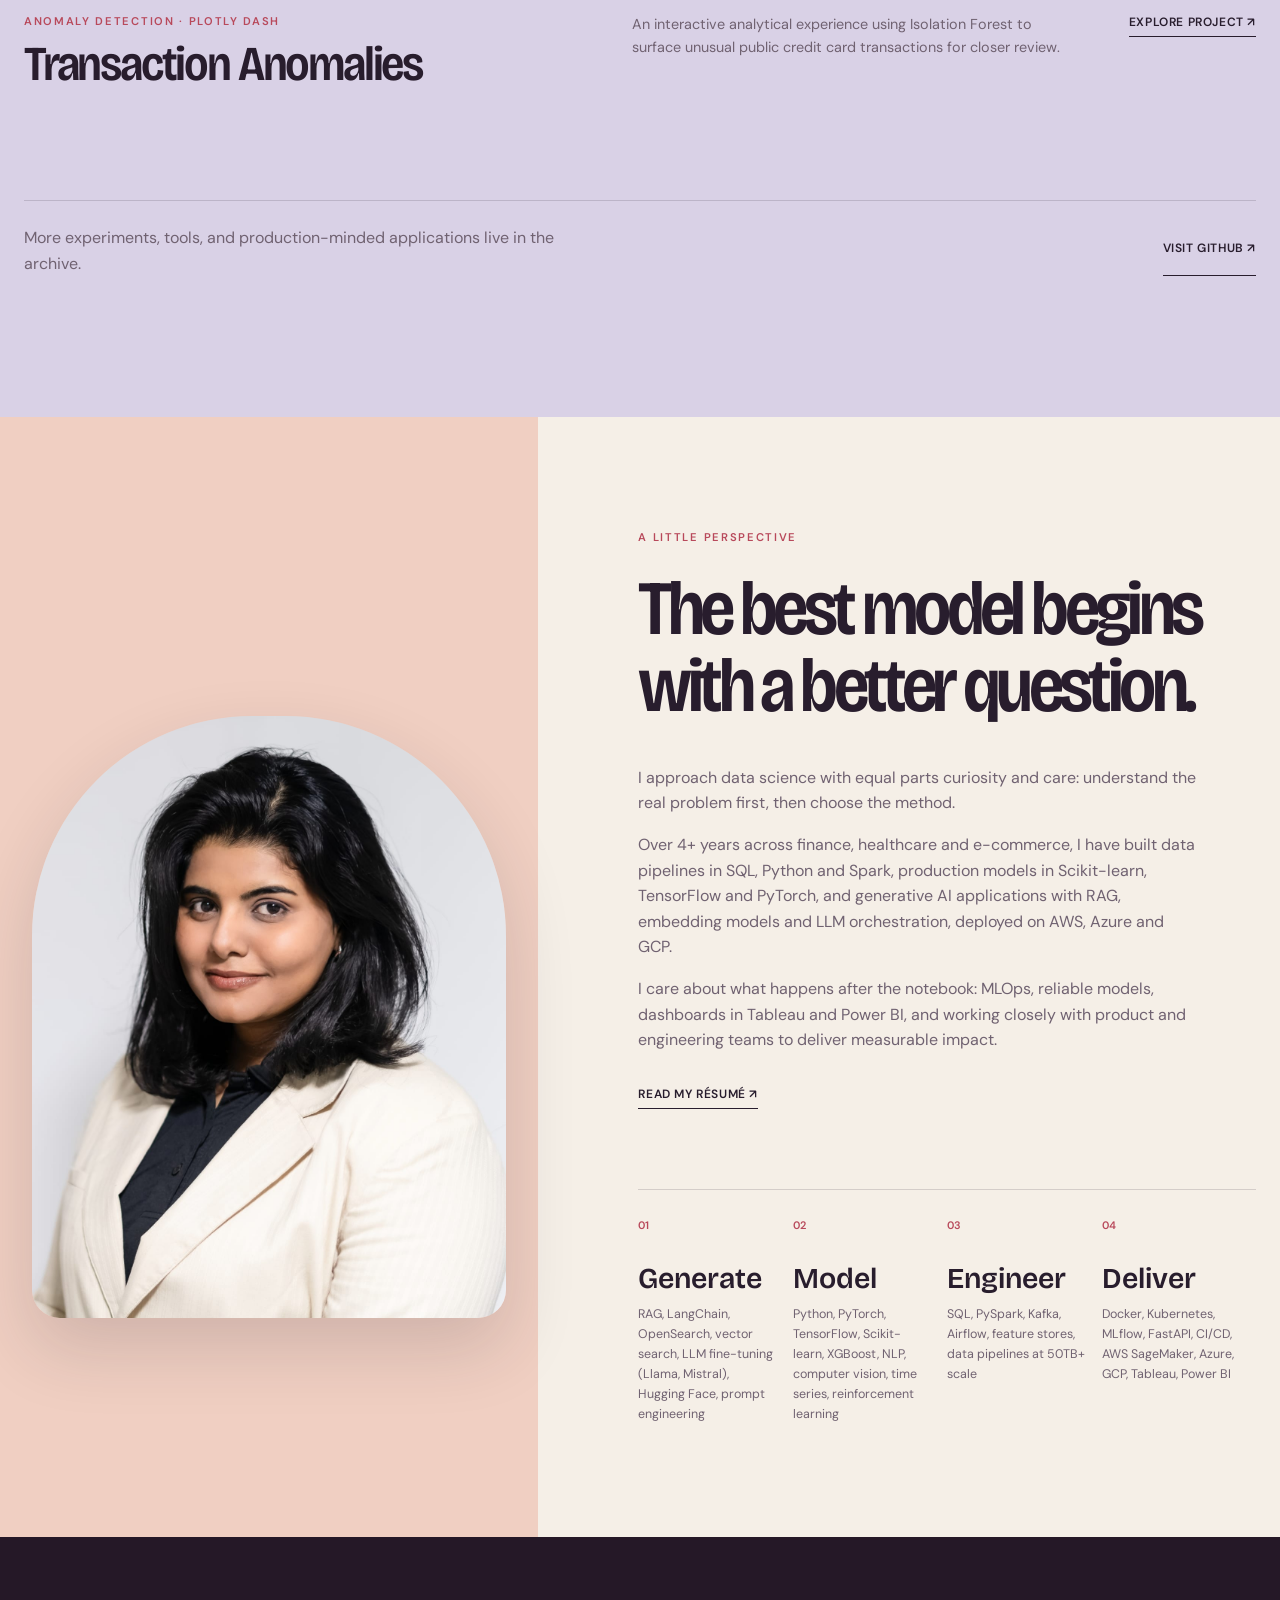
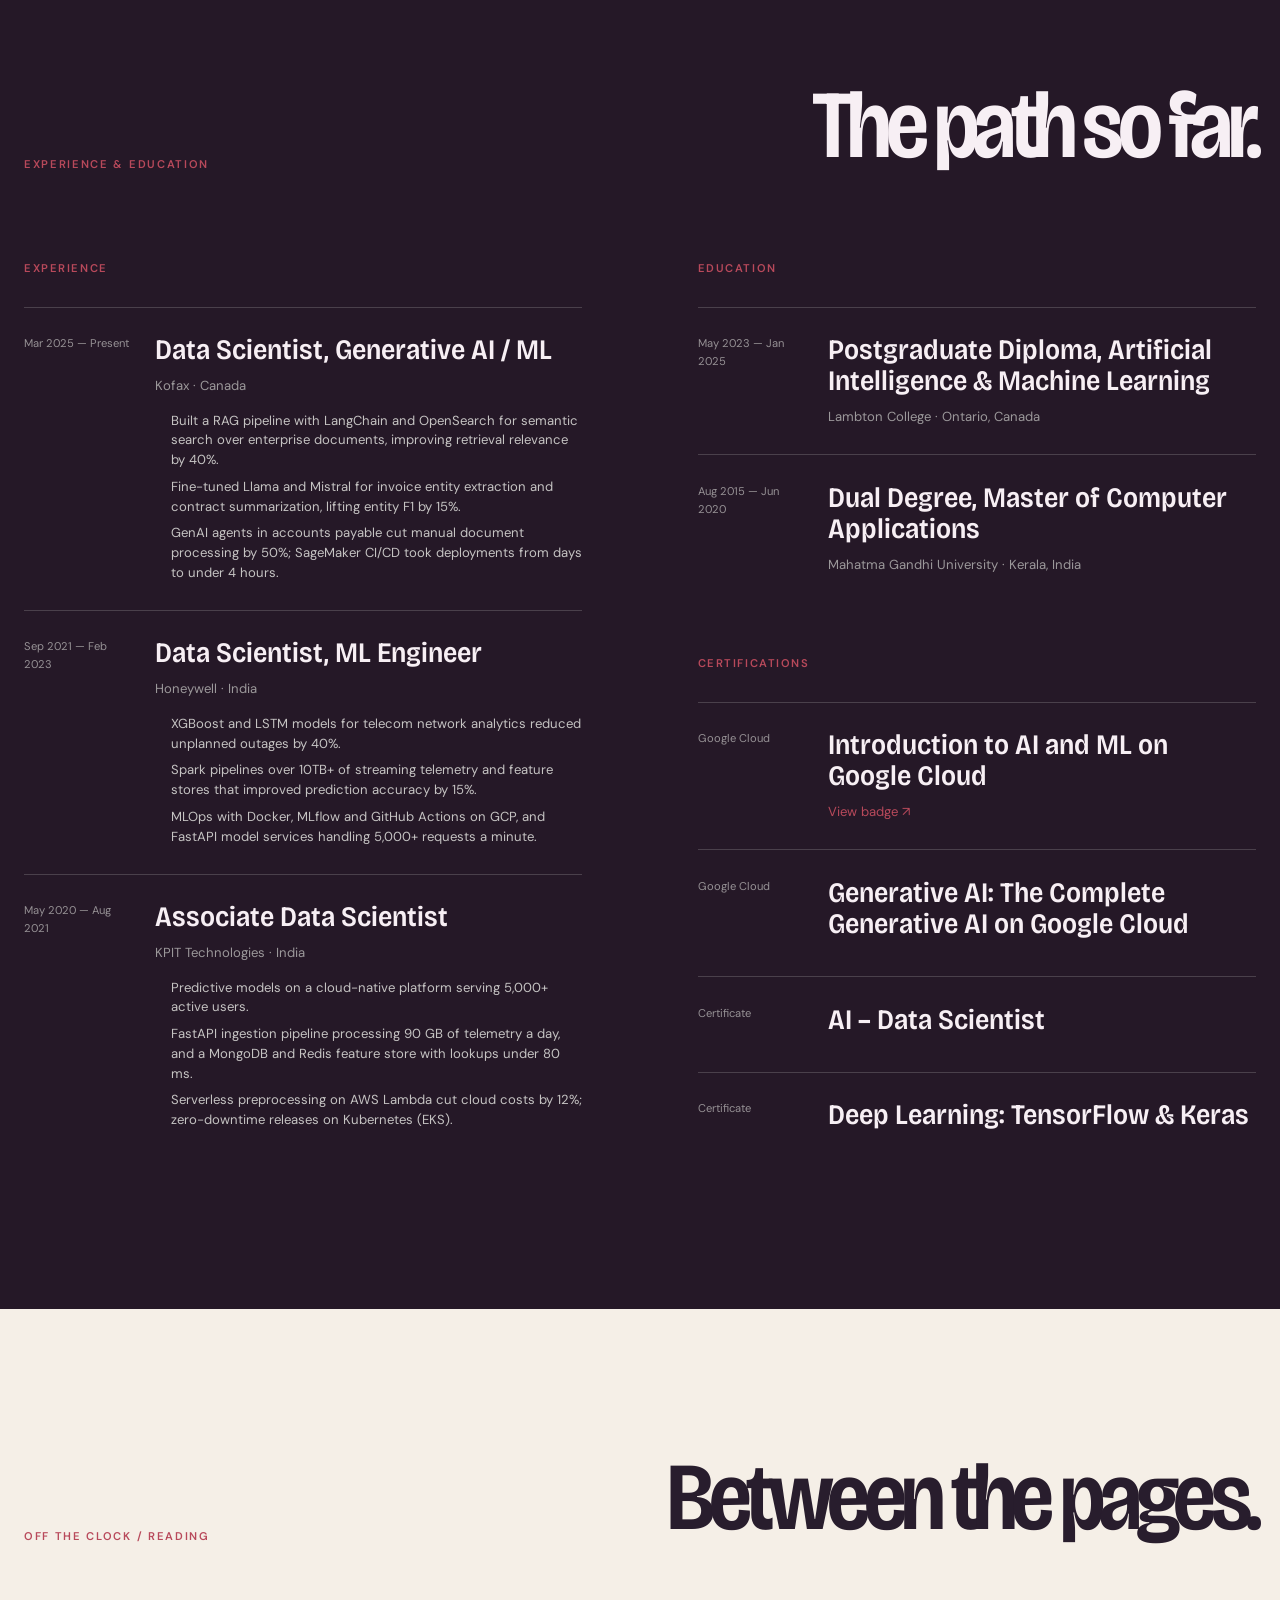
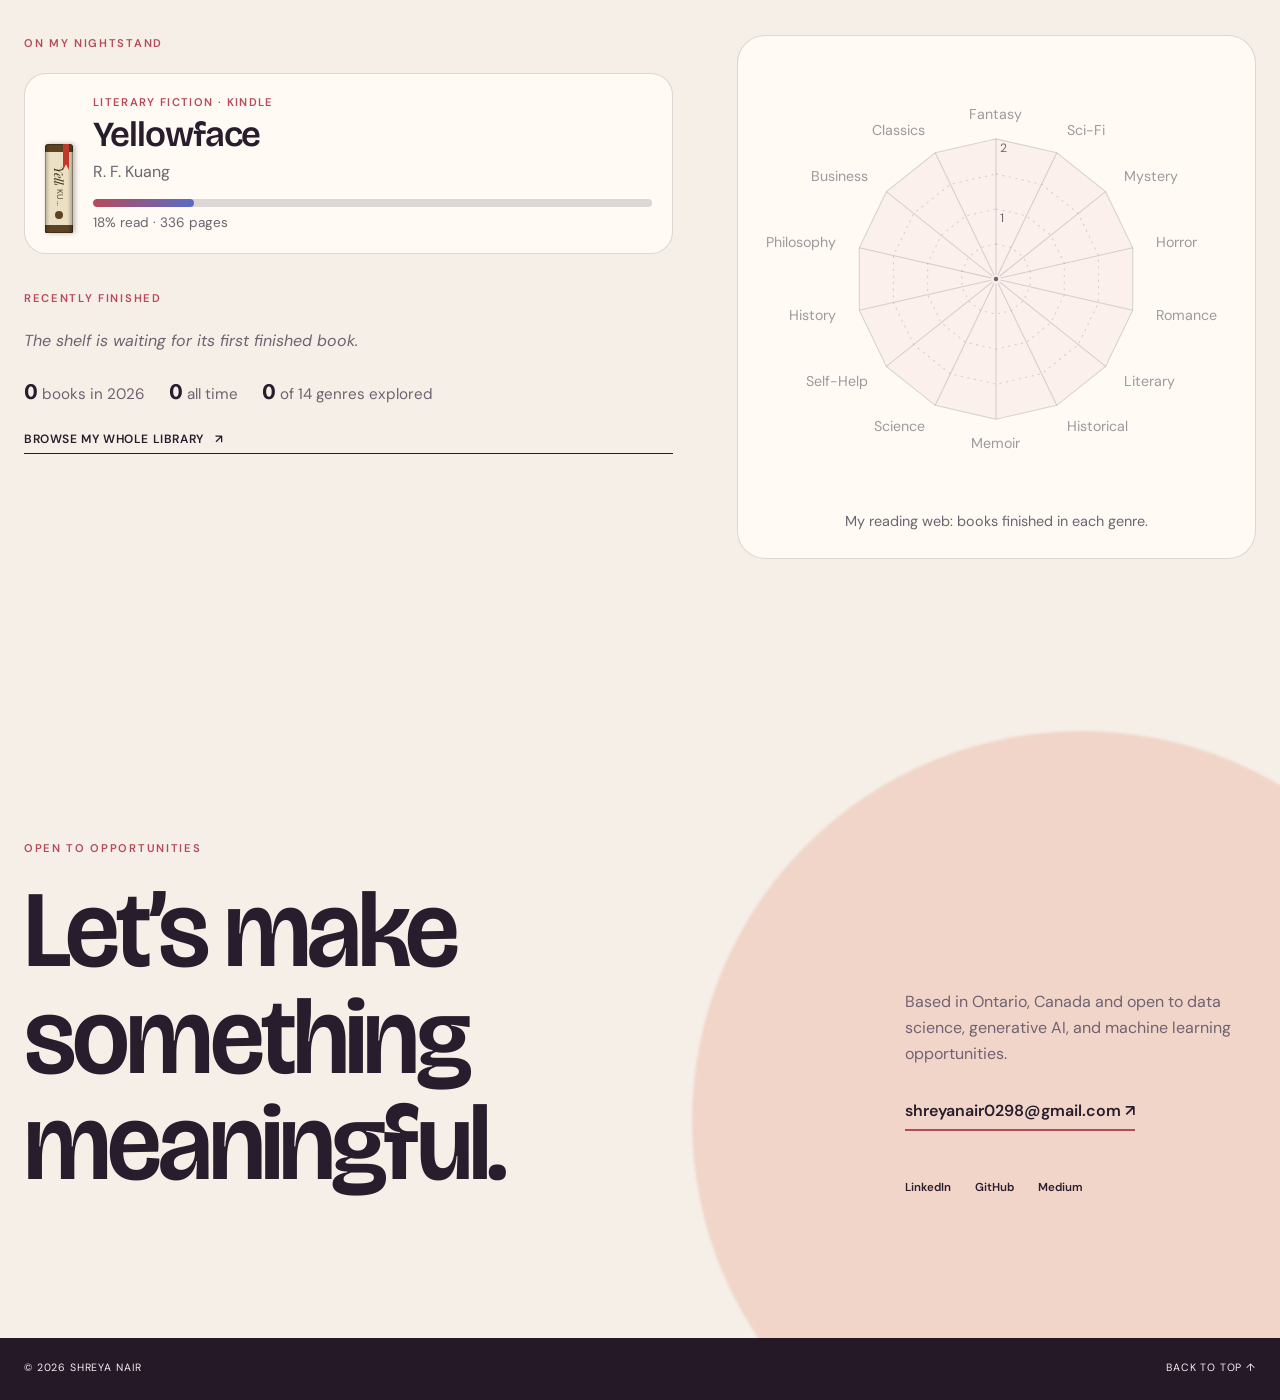
==== commit 419de0eb: "Update portfolio to match the latest résumé New title (Data Scientist, Gen AI / ML), Ontario locatio" ====
--- a/index.html
+++ b/index.html
@@ -3,11 +3,11 @@
 <head>
     <meta charset="utf-8">
     <meta name="viewport" content="width=device-width, initial-scale=1">
-    <meta name="description" content="Shreya Nair is a Toronto-based data scientist building thoughtful machine learning systems and useful data products.">
+    <meta name="description" content="Shreya Nair is a data scientist in Ontario, Canada with 4+ years building generative AI, RAG and machine learning systems across finance, healthcare and e-commerce.">
     <meta name="theme-color" content="#f5efe7">
     <meta property="og:type" content="website">
     <meta property="og:title" content="Shreya Nair — Data Scientist">
-    <meta property="og:description" content="Selected data science, machine learning, and analytics work by Shreya Nair.">
+    <meta property="og:description" content="Generative AI, machine learning and MLOps work by Shreya Nair, Data Scientist (Gen AI / ML).">
     <meta property="og:image" content="assets/img/about.jpg">
     <meta name="twitter:card" content="summary_large_image">
     <title>Shreya Nair — Data Scientist</title>
@@ -29,9 +29,9 @@
             "@context": "https://schema.org",
             "@type": "Person",
             "name": "Shreya Nair",
-            "jobTitle": "Data Science Specialist",
+            "jobTitle": "Data Scientist (Generative AI / ML)",
             "url": "https://shreya-001.github.io/Shreya-Website/",
-            "email": "mailto:shreyanairjob@gmail.com",
+            "email": "mailto:shreyanair0298@gmail.com",
             "sameAs": [
                 "https://github.com/shreya-001",
                 "https://www.linkedin.com/in/shreya-nair-gopi/",
@@ -84,10 +84,10 @@
             <div class="hero__shade" aria-hidden="true"></div>
 
             <div class="hero__content container">
-                <p class="eyebrow reveal">Data scientist · Toronto</p>
+                <p class="eyebrow reveal">Data scientist · Gen AI / ML · Ontario</p>
                 <h1 id="hero-title" class="reveal">Shreya<br>Nair</h1>
                 <div class="hero__statement reveal">
-                    <p>Building intelligent systems with clarity, care, and a sharp eye for what matters.</p>
+                    <p>Four years of turning machine learning and generative AI into production systems people can trust.</p>
                     <div class="hero__actions">
                         <a class="line-link" href="#work">View selected work <span aria-hidden="true">↓</span></a>
                         <a class="line-link" href="assets/pdf/Shreya-Nair-Data-Scientist.pdf" download>Download résumé <span aria-hidden="true">↗</span></a>
@@ -96,17 +96,17 @@
             </div>
 
             <div class="hero__footer container reveal">
+                <span>Generative AI &amp; RAG</span>
                 <span>Machine learning</span>
-                <span>Data products</span>
-                <span>Applied AI</span>
-                <span>AI governance</span>
+                <span>MLOps</span>
+                <span>AWS · Azure · GCP</span>
             </div>
         </section>
 
         <section class="work section" id="work" aria-labelledby="work-title">
             <div class="container">
                 <header class="section-heading reveal">
-                    <p class="eyebrow">Selected work / 2024–26</p>
+                    <p class="eyebrow">Selected projects / 2024–26</p>
                     <h2 id="work-title">Ideas made tangible.</h2>
                 </header>
 
@@ -190,15 +190,17 @@
                     <h2 id="about-title" class="reveal">The best model begins with a better question.</h2>
                     <div class="about__body reveal">
                         <p>I approach data science with equal parts curiosity and care: understand the real problem first, then choose the method.</p>
-                        <p>My work spans machine learning, analytics, natural language processing, visualisation, and production tooling. I enjoy turning ambiguity into systems people can trust and use.</p>
+                        <p>Over 4+ years across finance, healthcare and e-commerce, I have built data pipelines in SQL, Python and Spark, production models in Scikit-learn, TensorFlow and PyTorch, and generative AI applications with RAG, embedding models and LLM orchestration, deployed on AWS, Azure and GCP.</p>
+                        <p>I care about what happens after the notebook: MLOps, reliable models, dashboards in Tableau and Power BI, and working closely with product and engineering teams to deliver measurable impact.</p>
                         <a class="line-link" href="assets/pdf/Shreya-Nair-Data-Scientist.pdf" download>Read my résumé ↗</a>
                     </div>
                 </div>
 
                 <div class="capabilities reveal">
-                    <div><span>01</span><h3>Model</h3><p>Python, statistics, machine learning, deep learning, NLP</p></div>
-                    <div><span>02</span><h3>Reveal</h3><p>Analytics, visualisation, dashboards, experimentation</p></div>
-                    <div><span>03</span><h3>Deliver</h3><p>SQL, GCP, MLflow, Docker, Flask, APIs</p></div>
+                    <div><span>01</span><h3>Generate</h3><p>RAG, LangChain, OpenSearch, vector search, LLM fine-tuning (Llama, Mistral), Hugging Face, prompt engineering</p></div>
+                    <div><span>02</span><h3>Model</h3><p>Python, PyTorch, TensorFlow, Scikit-learn, XGBoost, NLP, computer vision, time series, reinforcement learning</p></div>
+                    <div><span>03</span><h3>Engineer</h3><p>SQL, PySpark, Kafka, Airflow, feature stores, data pipelines at 50TB+ scale</p></div>
+                    <div><span>04</span><h3>Deliver</h3><p>Docker, Kubernetes, MLflow, FastAPI, CI/CD, AWS SageMaker, Azure, GCP, Tableau, Power BI</p></div>
                 </div>
             </div>
         </section>
@@ -214,32 +216,62 @@
                     <div class="timeline__column reveal">
                         <h3>Experience</h3>
                         <article>
-                            <time datetime="2025">2025 — Present</time>
-                            <div><h4>Data Science Specialist</h4><p>Think Dirty — Clean Beauty App · Toronto</p></div>
-                        </article>
-                        <article>
-                            <time datetime="2024">2024 — 2025</time>
-                            <div><h4>Data Science Co-op Student</h4><p>Think Dirty — Clean Beauty App · Toronto</p></div>
-                        </article>
-                        <article>
-                            <time datetime="2021">2021 — 2022</time>
-                            <div><h4>Project Coordinator, RPA</h4><p>Claysys Technologies · India</p></div>
-                        </article>
-                        <article>
-                            <time datetime="2019">2019 — 2020</time>
-                            <div><h4>Data Science Intern</h4><p>RAK Analytics Pvt. Ltd. · India</p></div>
-                        </article>
-                    </div>
-
+                            <time datetime="2025-03">Mar 2025 — Present</time>
+                            <div><h4>Data Scientist, Generative AI / ML</h4><p>Kofax · Canada</p>
+                                <ul class="timeline__wins">
+                                    <li>Built a RAG pipeline with LangChain and OpenSearch for semantic search over enterprise documents, improving retrieval relevance by 40%.</li>
+                                    <li>Fine-tuned Llama and Mistral for invoice entity extraction and contract summarization, lifting entity F1 by 15%.</li>
+                                    <li>GenAI agents in accounts payable cut manual document processing by 50%; SageMaker CI/CD took deployments from days to under 4 hours.</li>
+                                </ul>
+                            </div>
+                        </article>
+                        <article>
+                            <time datetime="2021-09">Sep 2021 — Feb 2023</time>
+                            <div><h4>Data Scientist, ML Engineer</h4><p>Honeywell · India</p>
+                                <ul class="timeline__wins">
+                                    <li>XGBoost and LSTM models for telecom network analytics reduced unplanned outages by 40%.</li>
+                                    <li>Spark pipelines over 10TB+ of streaming telemetry and feature stores that improved prediction accuracy by 15%.</li>
+                                    <li>MLOps with Docker, MLflow and GitHub Actions on GCP, and FastAPI model services handling 5,000+ requests a minute.</li>
+                                </ul>
+                            </div>
+                        </article>
+                        <article>
+                            <time datetime="2020-05">May 2020 — Aug 2021</time>
+                            <div><h4>Associate Data Scientist</h4><p>KPIT Technologies · India</p>
+                                <ul class="timeline__wins">
+                                    <li>Predictive models on a cloud-native platform serving 5,000+ active users.</li>
+                                    <li>FastAPI ingestion pipeline processing 90 GB of telemetry a day, and a MongoDB and Redis feature store with lookups under 80 ms.</li>
+                                    <li>Serverless preprocessing on AWS Lambda cut cloud costs by 12%; zero-downtime releases on Kubernetes (EKS).</li>
+                                </ul>
+                            </div>
+                        </article>
+                    </div>
                     <div class="timeline__column reveal">
                         <h3>Education</h3>
                         <article>
-                            <time datetime="2023">2023 — 2025</time>
-                            <div><h4>Postgraduate Diploma, Artificial Intelligence &amp; Machine Learning</h4><p>Lambton College · Toronto</p></div>
-                        </article>
-                        <article>
-                            <time datetime="2015">2015 — 2020</time>
-                            <div><h4>Dual Degree, Master of Computer Applications</h4><p>SCMS School of Technology and Management · India</p></div>
+                            <time datetime="2023-05">May 2023 — Jan 2025</time>
+                            <div><h4>Postgraduate Diploma, Artificial Intelligence &amp; Machine Learning</h4><p>Lambton College · Ontario, Canada</p></div>
+                        </article>
+                        <article>
+                            <time datetime="2015-08">Aug 2015 — Jun 2020</time>
+                            <div><h4>Dual Degree, Master of Computer Applications</h4><p>Mahatma Gandhi University · Kerala, India</p></div>
+                        </article>
+                        <h3 class="timeline__subhead">Certifications</h3>
+                        <article>
+                            <time>Google Cloud</time>
+                            <div><h4>Introduction to AI and ML on Google Cloud</h4><p><a href="https://www.cloudskillsboost.google/public_profiles/bd74940e-bce3-41f7-9726-af310d3bac4e/badges/9081796" target="_blank" rel="noopener noreferrer">View badge ↗</a></p></div>
+                        </article>
+                        <article>
+                            <time>Google Cloud</time>
+                            <div><h4>Generative AI: The Complete Generative AI on Google Cloud</h4></div>
+                        </article>
+                        <article>
+                            <time>Certificate</time>
+                            <div><h4>AI – Data Scientist</h4></div>
+                        </article>
+                        <article>
+                            <time>Certificate</time>
+                            <div><h4>Deep Learning: TensorFlow &amp; Keras</h4></div>
                         </article>
                     </div>
                 </div>
@@ -266,8 +298,8 @@
                     <h2 id="contact-title">Let’s make something meaningful.</h2>
                 </div>
                 <div class="contact__details reveal">
-                    <p>Based in Toronto and open to data science, machine learning, and applied AI opportunities.</p>
-                    <a class="contact__email" href="mailto:shreyanairjob@gmail.com">shreyanairjob@gmail.com ↗</a>
+                    <p>Based in Ontario, Canada and open to data science, generative AI, and machine learning opportunities.</p>
+                    <a class="contact__email" href="mailto:shreyanair0298@gmail.com">shreyanair0298@gmail.com ↗</a>
                     <div class="socials">
                         <a href="https://www.linkedin.com/in/shreya-nair-gopi/" target="_blank" rel="noopener noreferrer">LinkedIn</a>
                         <a href="https://github.com/shreya-001" target="_blank" rel="noopener noreferrer">GitHub</a>
@@ -286,6 +318,7 @@
     </footer>
 
     <script src="assets/js/main.js"></script>
+    <script src="library/config.js"></script>
     <script src="assets/js/reading.js"></script>
 </body>
 </html>
--- a/assets/css/styles.css
+++ b/assets/css/styles.css
@@ -601,7 +601,7 @@
 
 .capabilities {
     display: grid;
-    grid-template-columns: repeat(3, 1fr);
+    grid-template-columns: repeat(4, 1fr);
     margin-top: 5rem;
     border-top: 1px solid var(--line);
 }
@@ -676,6 +676,32 @@
 .timeline article p {
     color: rgba(242, 244, 238, 0.58);
     font-size: 0.82rem;
+}
+
+.timeline article p a {
+    color: var(--accent);
+}
+
+.timeline__wins {
+    margin: 0.9rem 0 0;
+    padding-left: 1rem;
+    display: grid;
+    gap: 0.45rem;
+    color: rgba(242, 244, 238, 0.78);
+    font-size: 0.82rem;
+    line-height: 1.5;
+}
+
+.timeline__wins li::marker {
+    color: var(--accent);
+}
+
+.timeline__subhead {
+    margin: 3.5rem 0 2rem;
+    color: var(--accent);
+    font-size: 0.7rem;
+    letter-spacing: 0.14em;
+    text-transform: uppercase;
 }
 
 /* Contact */
--- a/assets/css/reading.css
+++ b/assets/css/reading.css
@@ -94,7 +94,7 @@
 .rspine.f-slab .rspine__title { font-family: "Roboto Slab", Georgia, serif; font-weight: 600; }
 .rspine.upper .rspine__title { text-transform: uppercase; }
 .rspine--photo { padding: 0; background: #1c1410; }
-.rspine--photo img { width: 100%; height: 100%; object-fit: cover; }
+.rspine--photo img { width: 100%; height: 100%; object-fit: fill; }
 .rspine--photo::after { content: ""; position: absolute; inset: 0; pointer-events: none; background: linear-gradient(90deg, rgba(0,0,0,0.25), rgba(0,0,0,0) 18%, rgba(255,255,255,0.08) 45%, rgba(0,0,0,0) 75%, rgba(0,0,0,0.3)); }
 
 /* ---------- Spider web chart ---------- */
@@ -233,6 +233,10 @@
 .rbook__stars span { opacity: 0.25; }
 .rbook__moods { display: flex; flex-wrap: wrap; gap: 0.35rem; }
 .rbook__moods span { padding: 0.15rem 0.7rem; border: 1px solid var(--line); border-radius: 99px; font-size: 0.8rem; }
+.rbook__cls { display: grid; grid-template-columns: auto 1fr; gap: 0.35rem 0.9rem; margin: 0; font-size: 0.85rem; align-items: start; }
+.rbook__cls dt { color: var(--muted); padding-top: 0.15rem; }
+.rbook__cls dd { margin: 0; display: flex; flex-wrap: wrap; gap: 0.3rem; }
+.rbook__cls span { padding: 0.1rem 0.6rem; border-radius: 99px; background: color-mix(in srgb, var(--accent) 10%, transparent); }
 .rbook__thoughts { margin: 0; padding-left: 1rem; border-left: 3px solid var(--accent); font-size: 1.02rem; white-space: pre-wrap; }
 .rbook__quotes { display: grid; gap: 0.6rem; }
 .rbook__quotes figure { padding: 0.9rem 1rem; background: color-mix(in srgb, var(--accent) 7%, transparent); border-radius: 14px; }
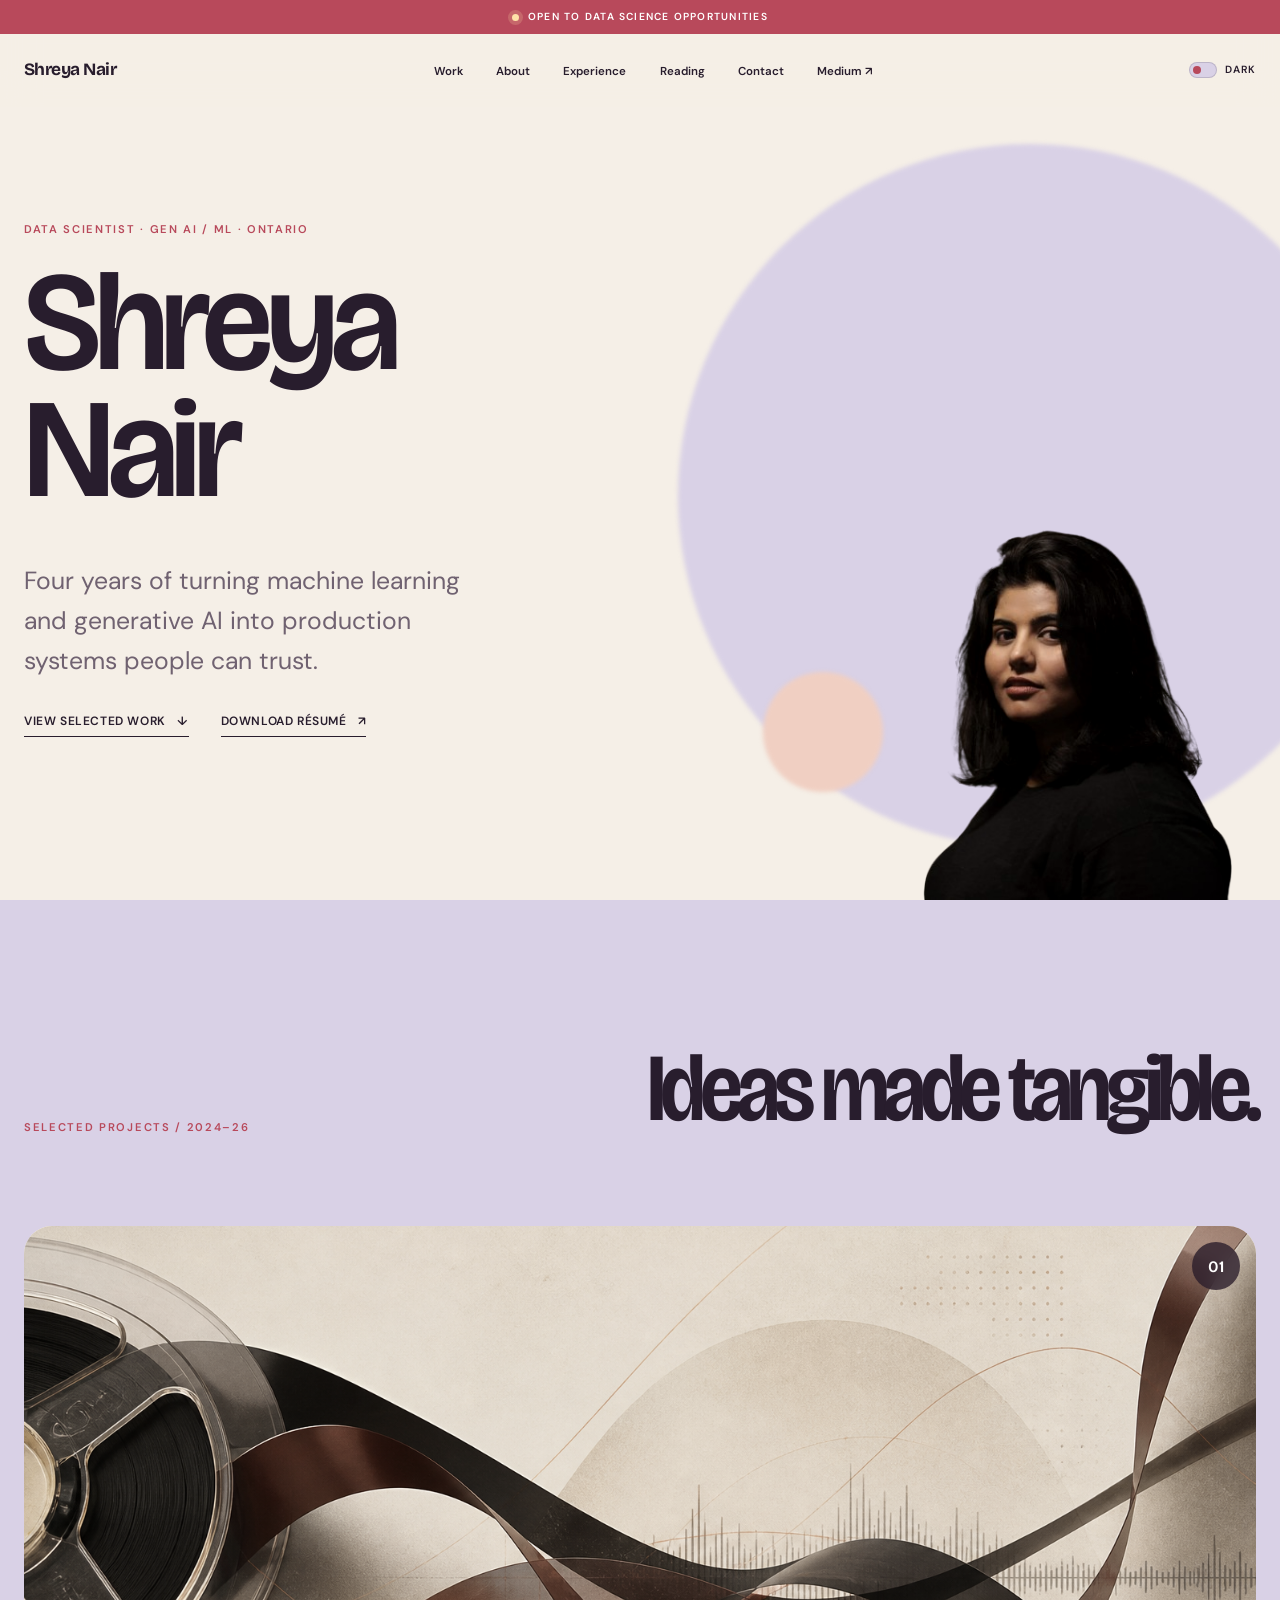
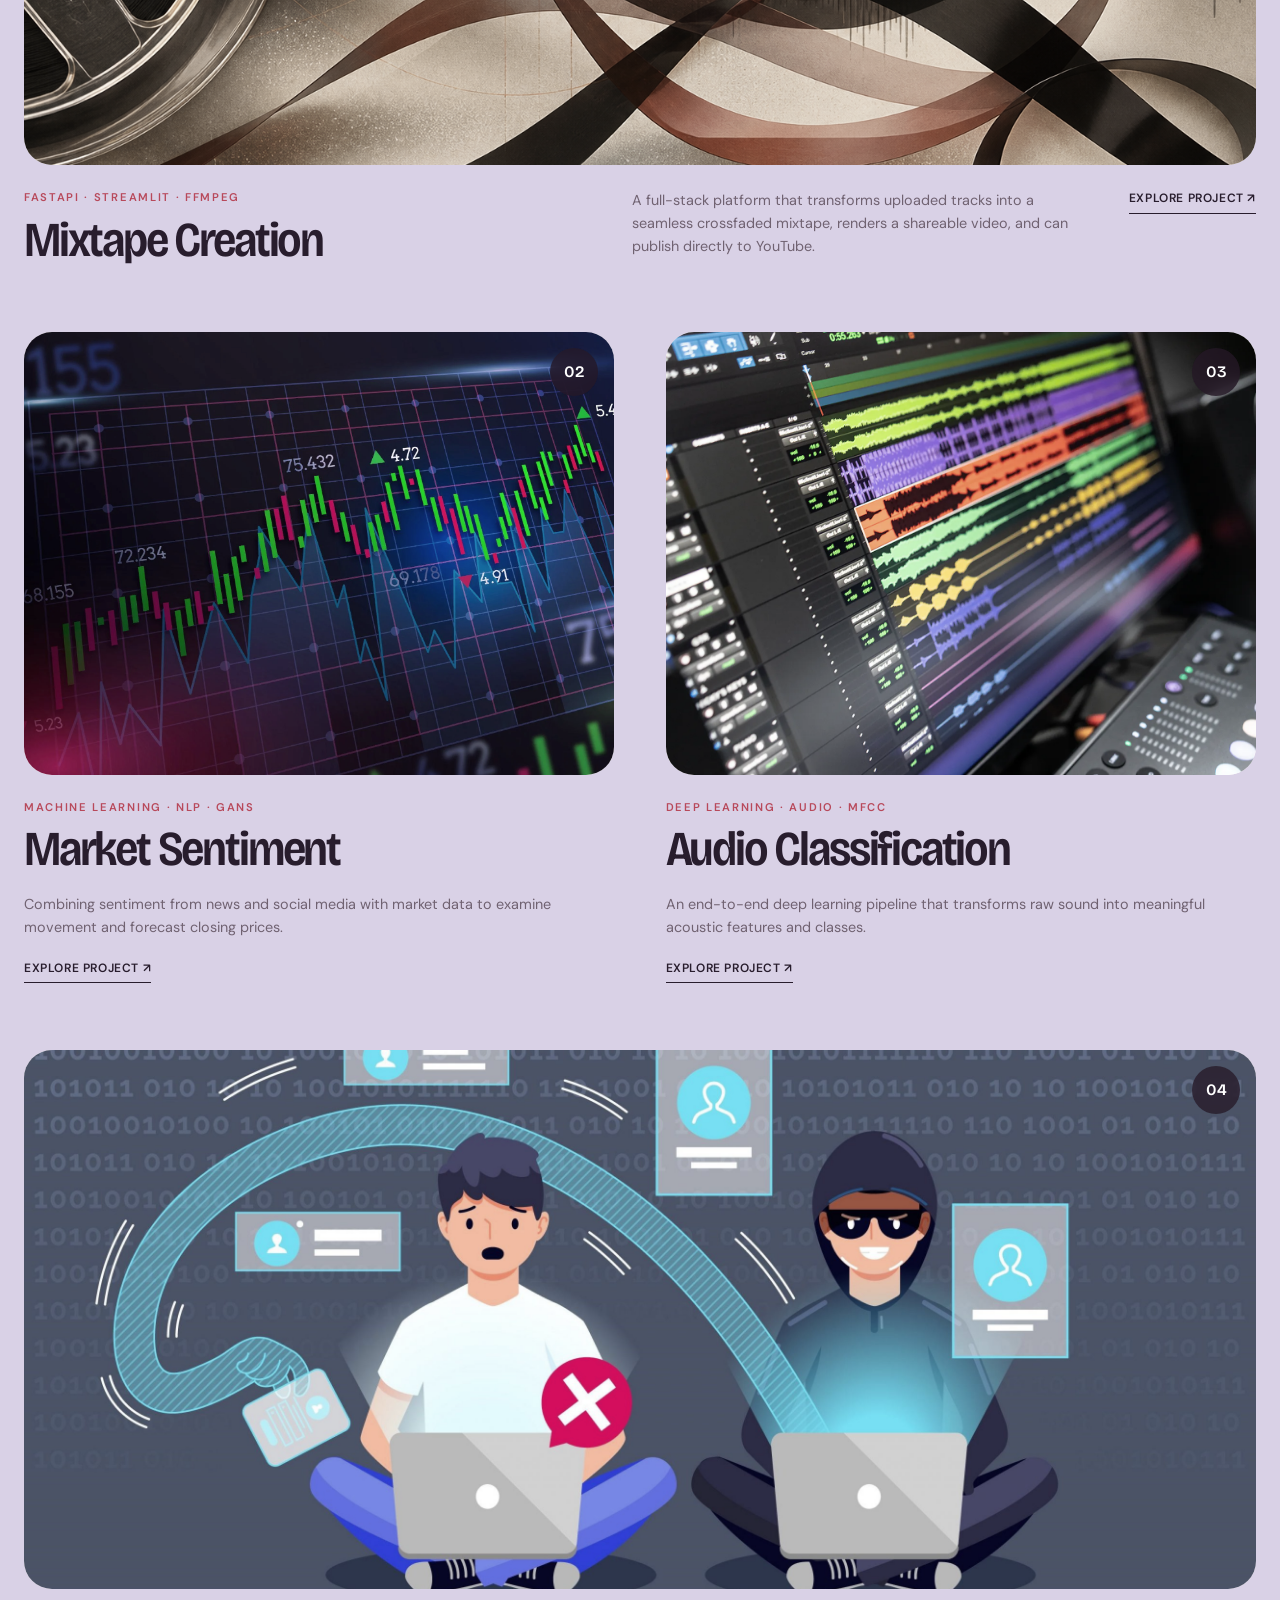
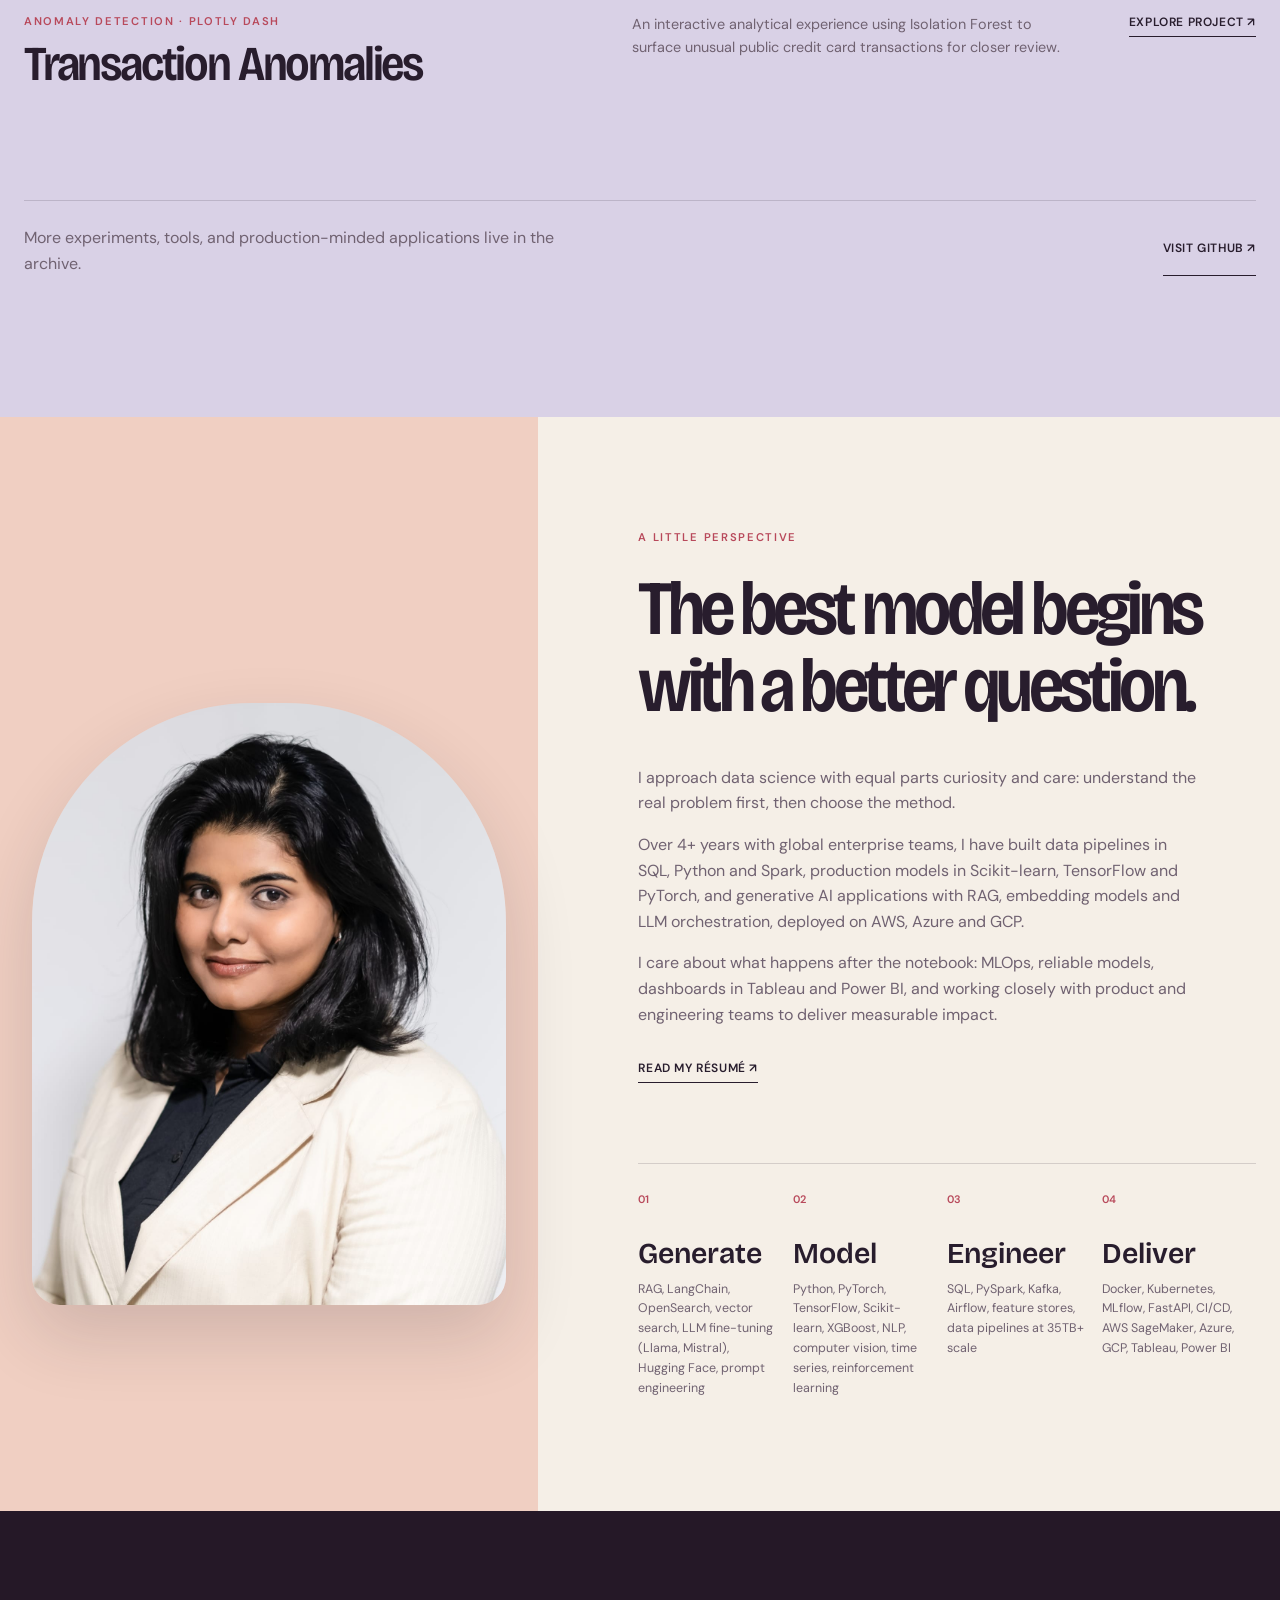
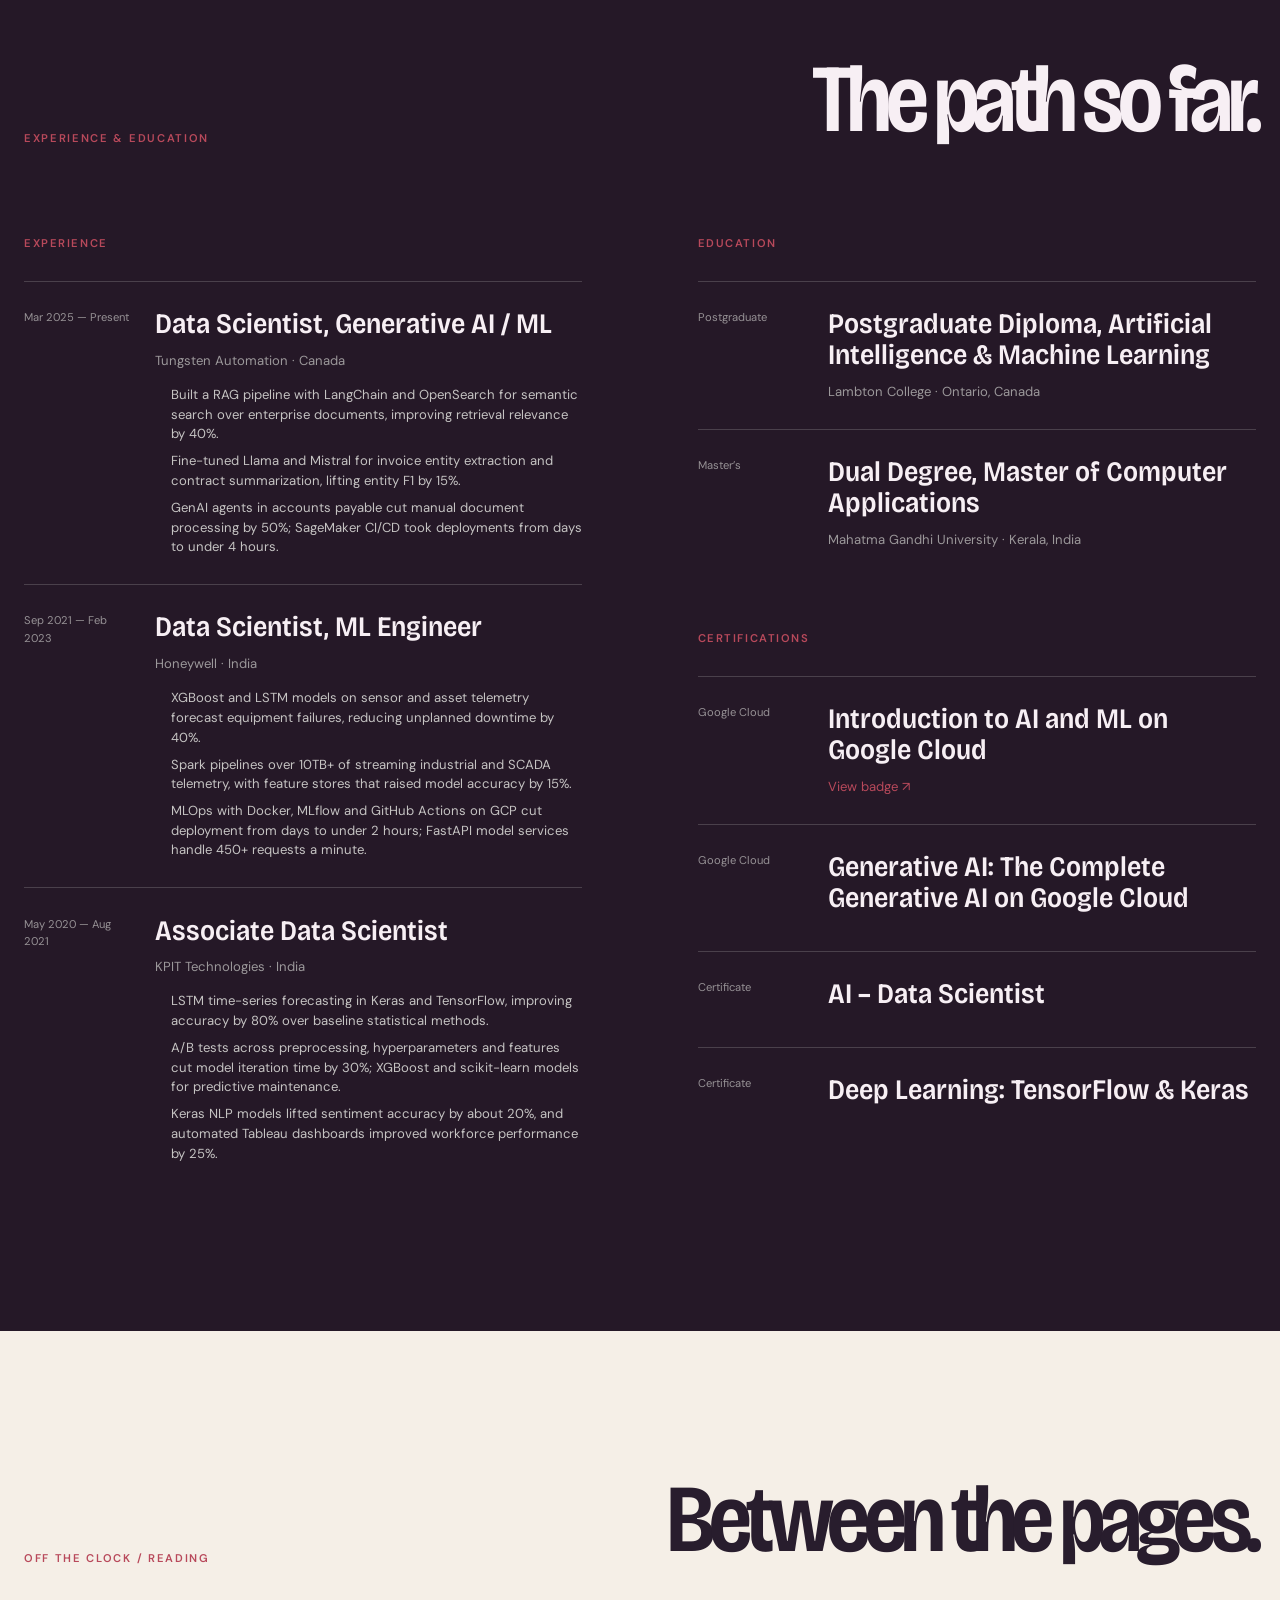
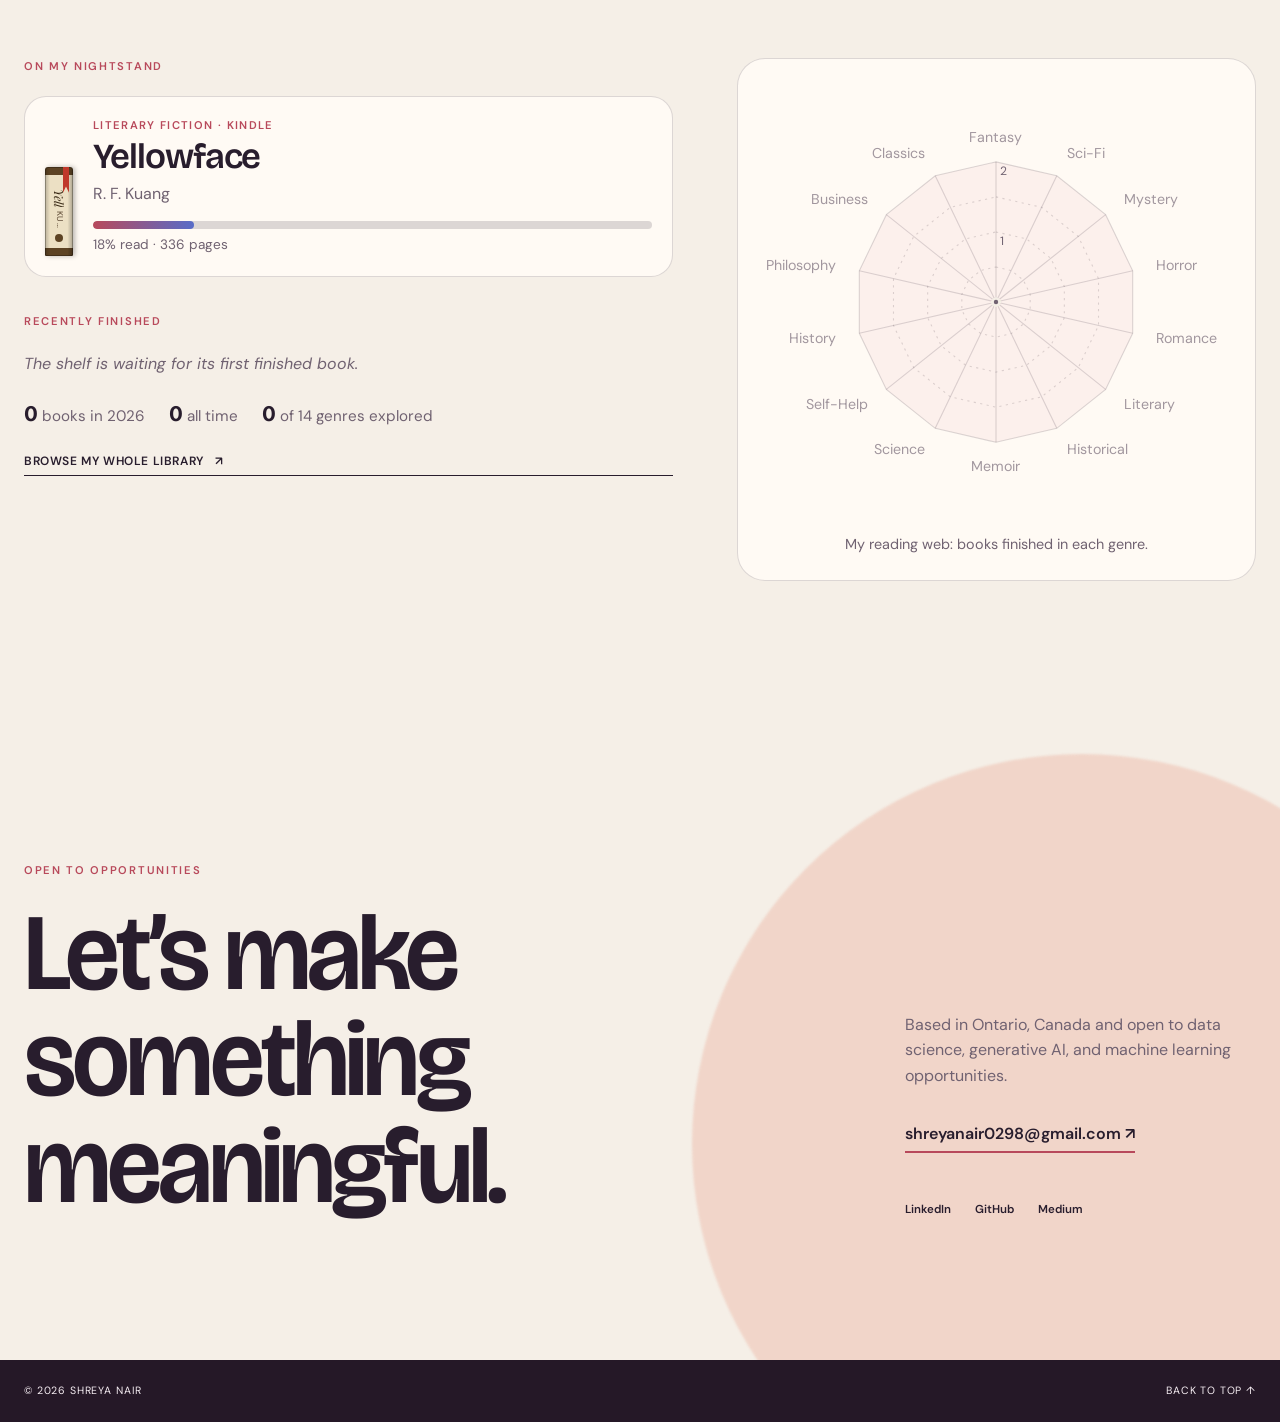
==== commit 99486cc4: "Update portfolio to the Tungsten Automation résumé Tungsten Automation replaces Kofax, new Honeywell" ====
--- a/index.html
+++ b/index.html
@@ -3,7 +3,7 @@
 <head>
     <meta charset="utf-8">
     <meta name="viewport" content="width=device-width, initial-scale=1">
-    <meta name="description" content="Shreya Nair is a data scientist in Ontario, Canada with 4+ years building generative AI, RAG and machine learning systems across finance, healthcare and e-commerce.">
+    <meta name="description" content="Shreya Nair is a data scientist in Ontario, Canada with 4+ years building generative AI, RAG and machine learning systems for global enterprises.">
     <meta name="theme-color" content="#f5efe7">
     <meta property="og:type" content="website">
     <meta property="og:title" content="Shreya Nair — Data Scientist">
@@ -190,7 +190,7 @@
                     <h2 id="about-title" class="reveal">The best model begins with a better question.</h2>
                     <div class="about__body reveal">
                         <p>I approach data science with equal parts curiosity and care: understand the real problem first, then choose the method.</p>
-                        <p>Over 4+ years across finance, healthcare and e-commerce, I have built data pipelines in SQL, Python and Spark, production models in Scikit-learn, TensorFlow and PyTorch, and generative AI applications with RAG, embedding models and LLM orchestration, deployed on AWS, Azure and GCP.</p>
+                        <p>Over 4+ years with global enterprise teams, I have built data pipelines in SQL, Python and Spark, production models in Scikit-learn, TensorFlow and PyTorch, and generative AI applications with RAG, embedding models and LLM orchestration, deployed on AWS, Azure and GCP.</p>
                         <p>I care about what happens after the notebook: MLOps, reliable models, dashboards in Tableau and Power BI, and working closely with product and engineering teams to deliver measurable impact.</p>
                         <a class="line-link" href="assets/pdf/Shreya-Nair-Data-Scientist.pdf" download>Read my résumé ↗</a>
                     </div>
@@ -199,7 +199,7 @@
                 <div class="capabilities reveal">
                     <div><span>01</span><h3>Generate</h3><p>RAG, LangChain, OpenSearch, vector search, LLM fine-tuning (Llama, Mistral), Hugging Face, prompt engineering</p></div>
                     <div><span>02</span><h3>Model</h3><p>Python, PyTorch, TensorFlow, Scikit-learn, XGBoost, NLP, computer vision, time series, reinforcement learning</p></div>
-                    <div><span>03</span><h3>Engineer</h3><p>SQL, PySpark, Kafka, Airflow, feature stores, data pipelines at 50TB+ scale</p></div>
+                    <div><span>03</span><h3>Engineer</h3><p>SQL, PySpark, Kafka, Airflow, feature stores, data pipelines at 35TB+ scale</p></div>
                     <div><span>04</span><h3>Deliver</h3><p>Docker, Kubernetes, MLflow, FastAPI, CI/CD, AWS SageMaker, Azure, GCP, Tableau, Power BI</p></div>
                 </div>
             </div>
@@ -217,7 +217,7 @@
                         <h3>Experience</h3>
                         <article>
                             <time datetime="2025-03">Mar 2025 — Present</time>
-                            <div><h4>Data Scientist, Generative AI / ML</h4><p>Kofax · Canada</p>
+                            <div><h4>Data Scientist, Generative AI / ML</h4><p>Tungsten Automation · Canada</p>
                                 <ul class="timeline__wins">
                                     <li>Built a RAG pipeline with LangChain and OpenSearch for semantic search over enterprise documents, improving retrieval relevance by 40%.</li>
                                     <li>Fine-tuned Llama and Mistral for invoice entity extraction and contract summarization, lifting entity F1 by 15%.</li>
@@ -229,9 +229,9 @@
                             <time datetime="2021-09">Sep 2021 — Feb 2023</time>
                             <div><h4>Data Scientist, ML Engineer</h4><p>Honeywell · India</p>
                                 <ul class="timeline__wins">
-                                    <li>XGBoost and LSTM models for telecom network analytics reduced unplanned outages by 40%.</li>
-                                    <li>Spark pipelines over 10TB+ of streaming telemetry and feature stores that improved prediction accuracy by 15%.</li>
-                                    <li>MLOps with Docker, MLflow and GitHub Actions on GCP, and FastAPI model services handling 5,000+ requests a minute.</li>
+                                    <li>XGBoost and LSTM models on sensor and asset telemetry forecast equipment failures, reducing unplanned downtime by 40%.</li>
+                                    <li>Spark pipelines over 10TB+ of streaming industrial and SCADA telemetry, with feature stores that raised model accuracy by 15%.</li>
+                                    <li>MLOps with Docker, MLflow and GitHub Actions on GCP cut deployment from days to under 2 hours; FastAPI model services handle 450+ requests a minute.</li>
                                 </ul>
                             </div>
                         </article>
@@ -239,9 +239,9 @@
                             <time datetime="2020-05">May 2020 — Aug 2021</time>
                             <div><h4>Associate Data Scientist</h4><p>KPIT Technologies · India</p>
                                 <ul class="timeline__wins">
-                                    <li>Predictive models on a cloud-native platform serving 5,000+ active users.</li>
-                                    <li>FastAPI ingestion pipeline processing 90 GB of telemetry a day, and a MongoDB and Redis feature store with lookups under 80 ms.</li>
-                                    <li>Serverless preprocessing on AWS Lambda cut cloud costs by 12%; zero-downtime releases on Kubernetes (EKS).</li>
+                                    <li>LSTM time-series forecasting in Keras and TensorFlow, improving accuracy by 80% over baseline statistical methods.</li>
+                                    <li>A/B tests across preprocessing, hyperparameters and features cut model iteration time by 30%; XGBoost and scikit-learn models for predictive maintenance.</li>
+                                    <li>Keras NLP models lifted sentiment accuracy by about 20%, and automated Tableau dashboards improved workforce performance by 25%.</li>
                                 </ul>
                             </div>
                         </article>
@@ -249,11 +249,11 @@
                     <div class="timeline__column reveal">
                         <h3>Education</h3>
                         <article>
-                            <time datetime="2023-05">May 2023 — Jan 2025</time>
+                            <time>Postgraduate</time>
                             <div><h4>Postgraduate Diploma, Artificial Intelligence &amp; Machine Learning</h4><p>Lambton College · Ontario, Canada</p></div>
                         </article>
                         <article>
-                            <time datetime="2015-08">Aug 2015 — Jun 2020</time>
+                            <time>Master’s</time>
                             <div><h4>Dual Degree, Master of Computer Applications</h4><p>Mahatma Gandhi University · Kerala, India</p></div>
                         </article>
                         <h3 class="timeline__subhead">Certifications</h3>
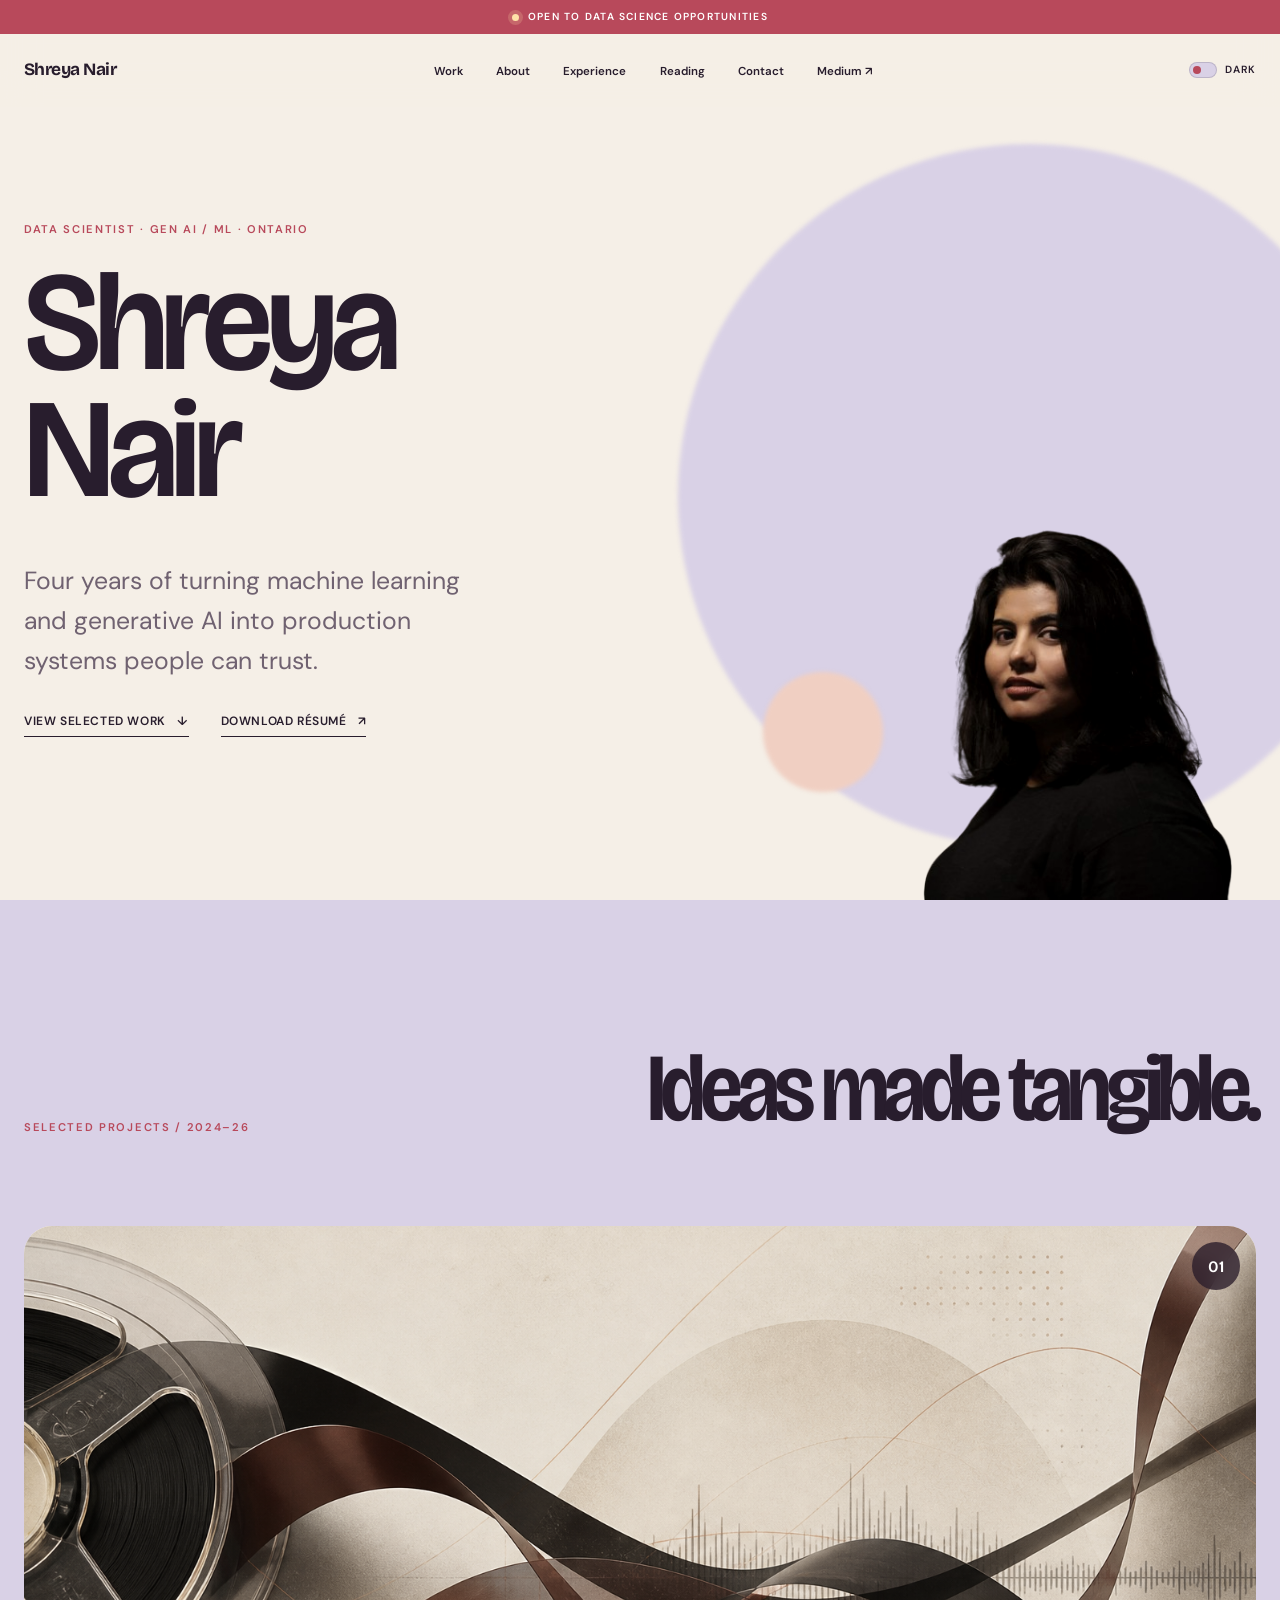
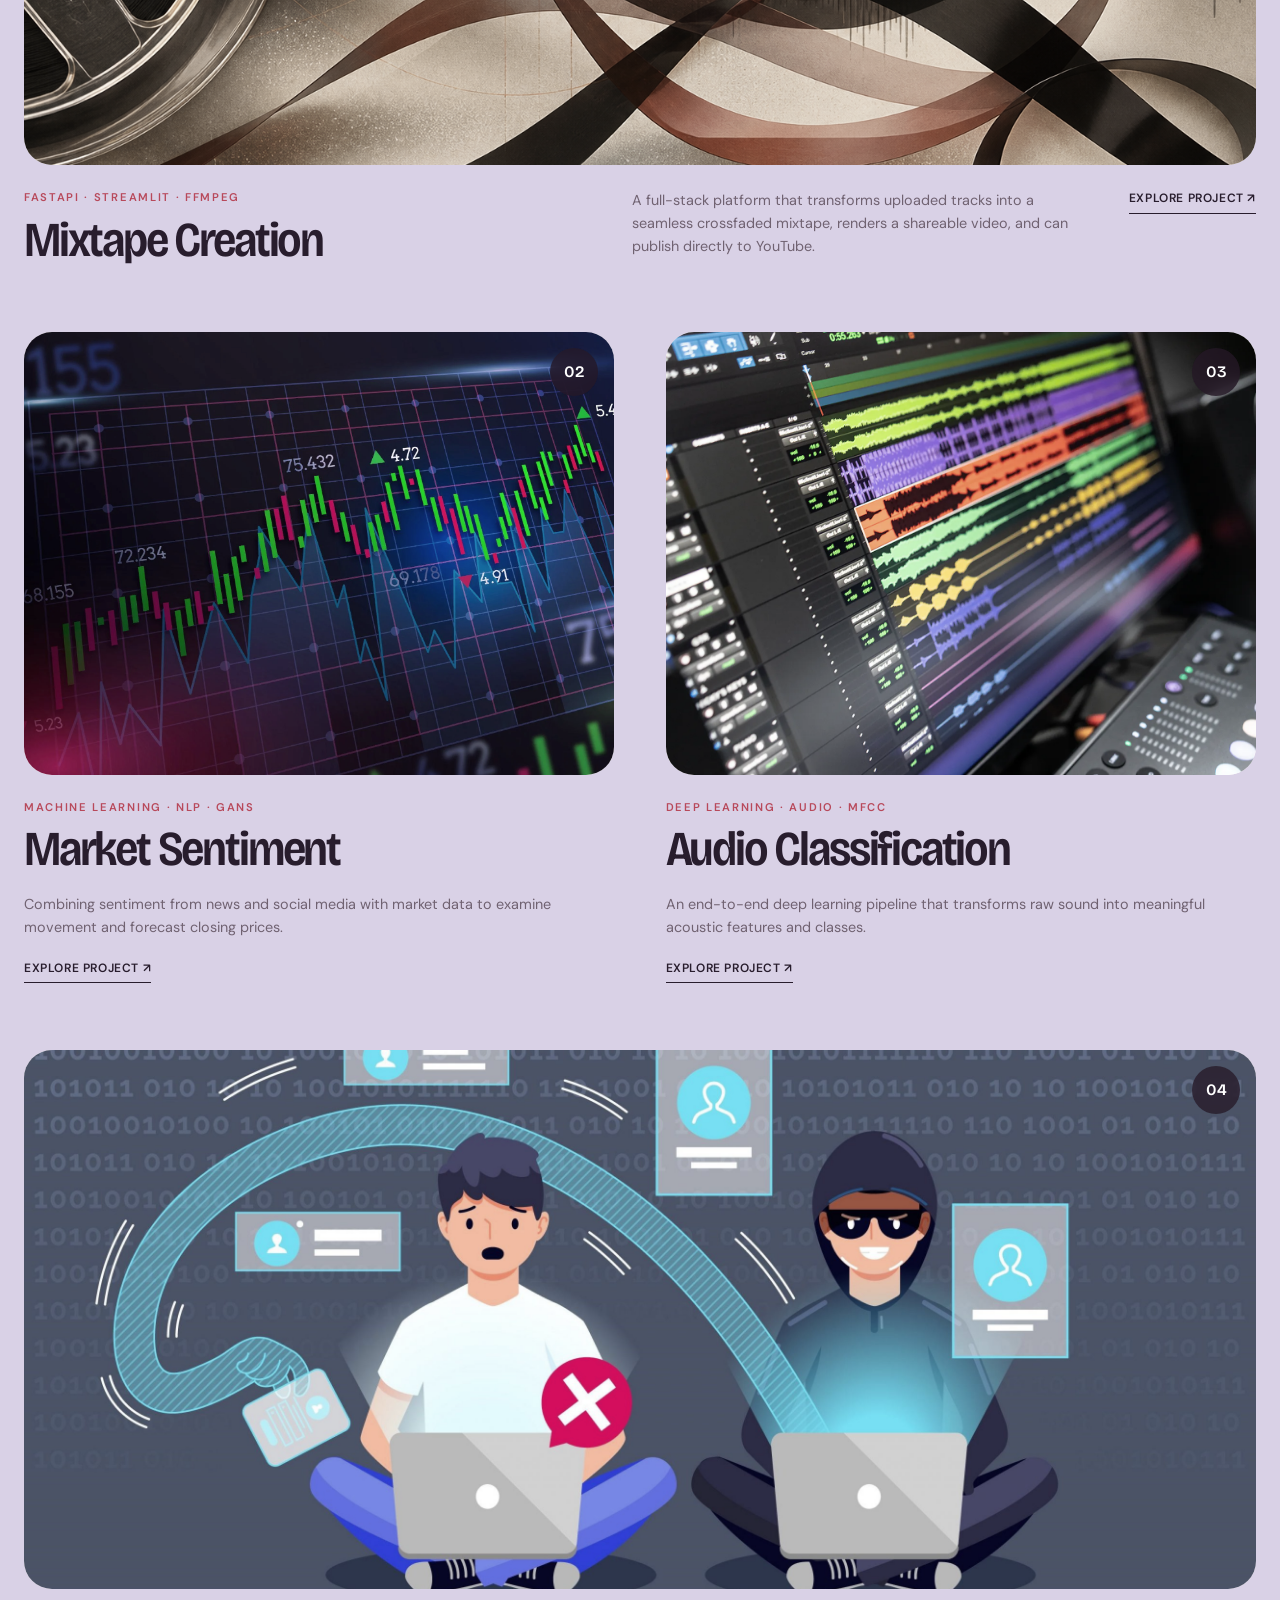
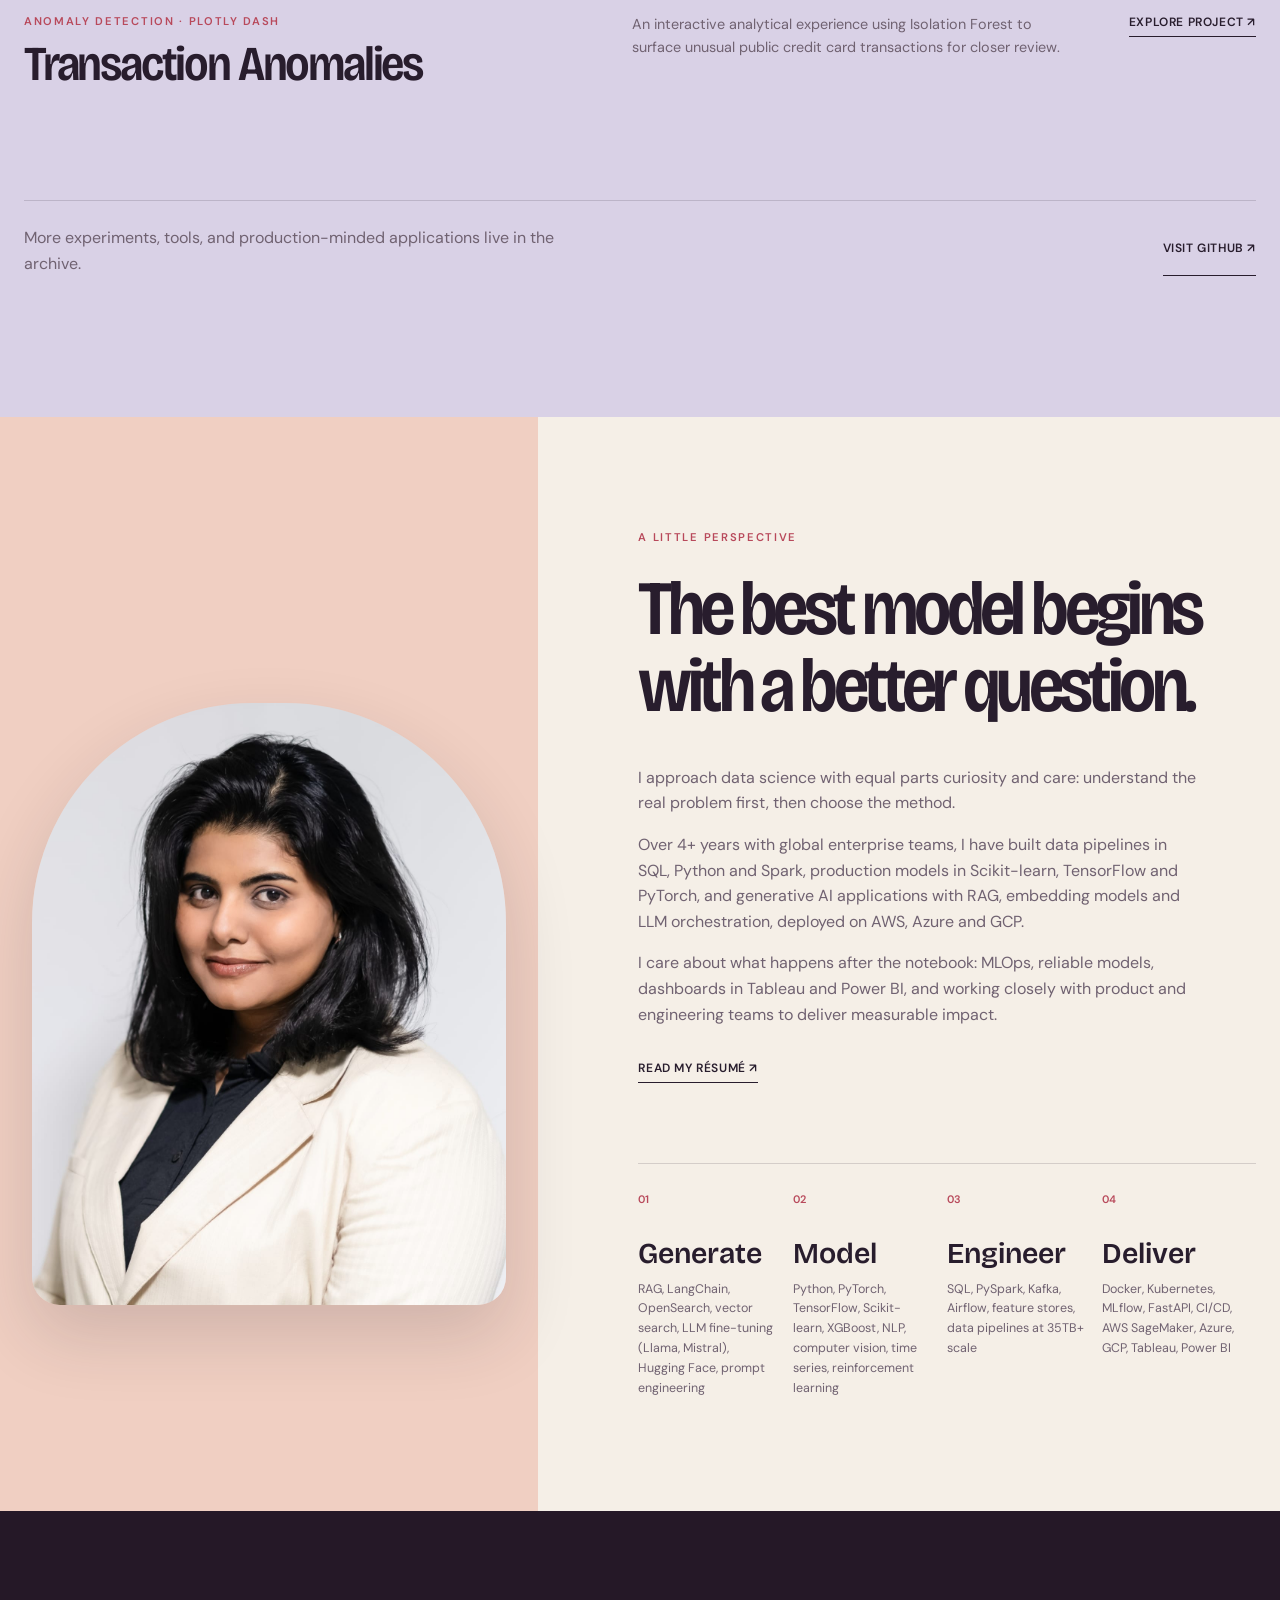
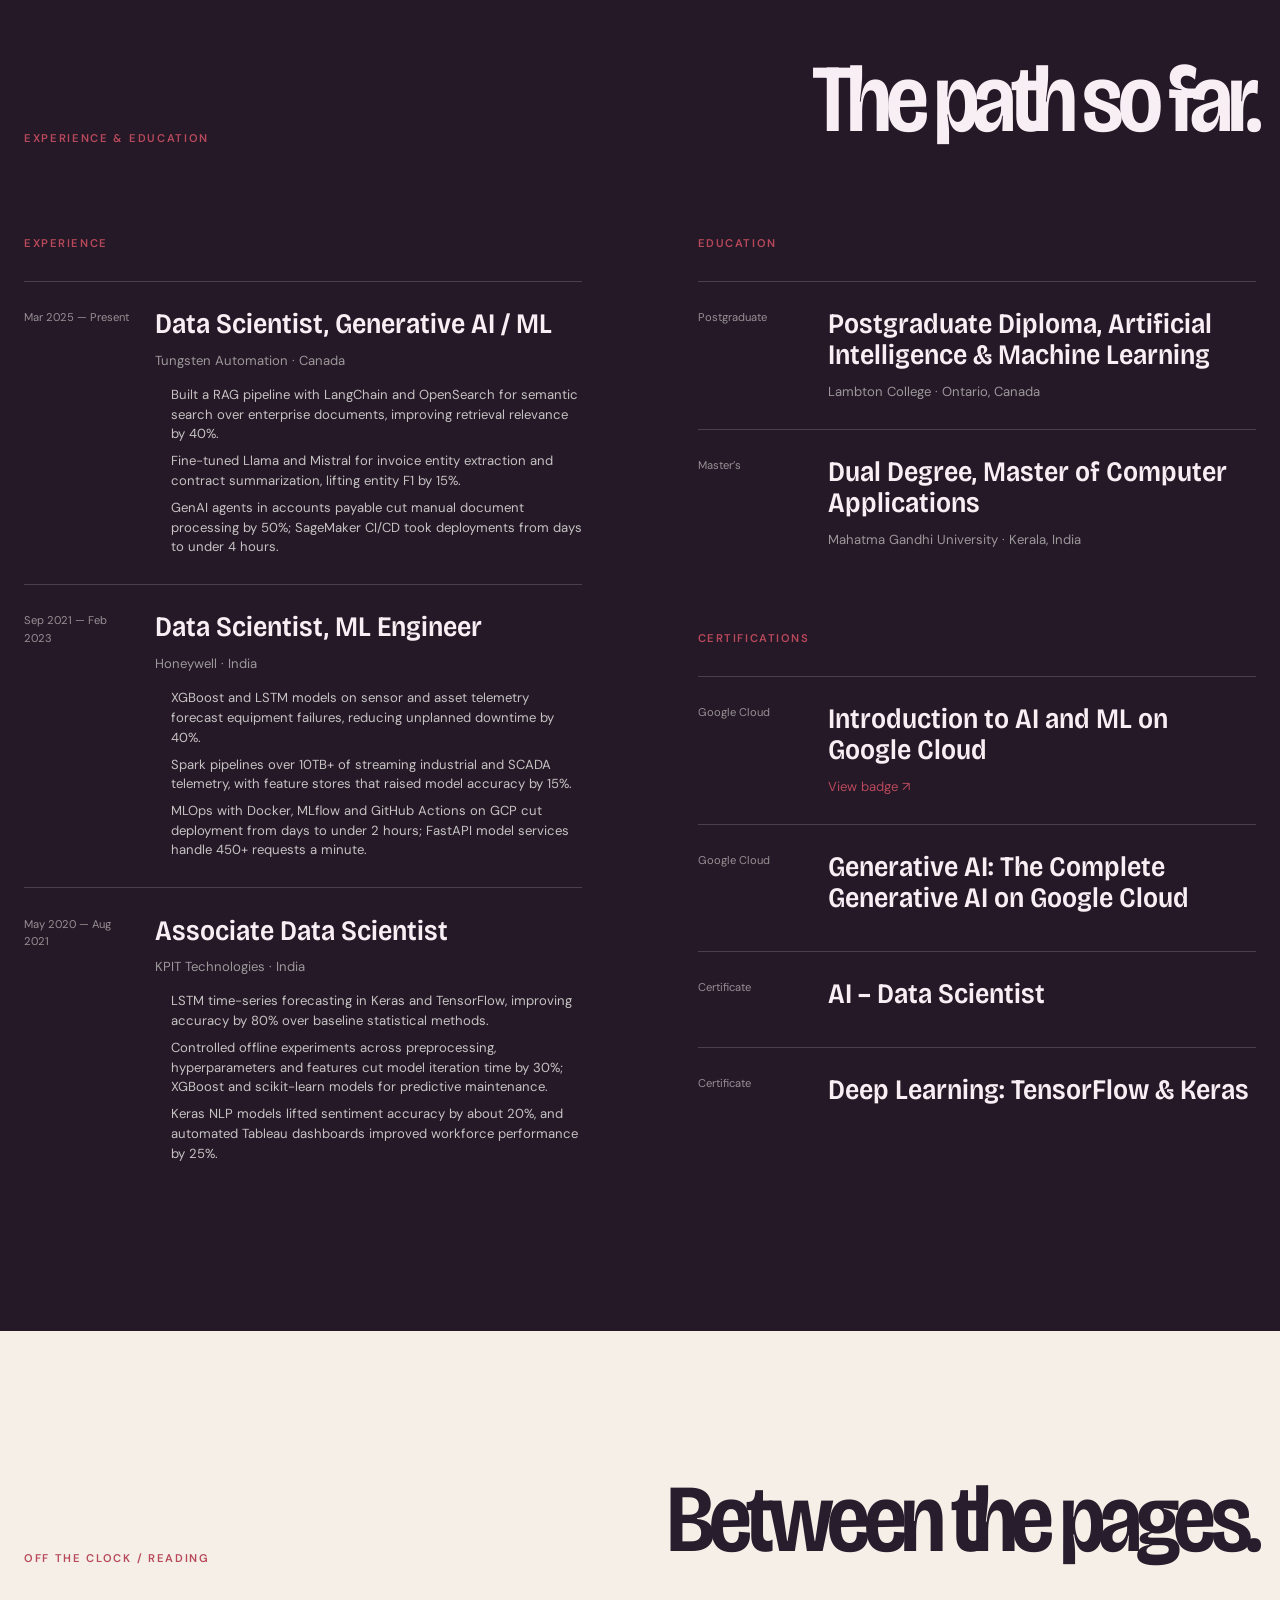
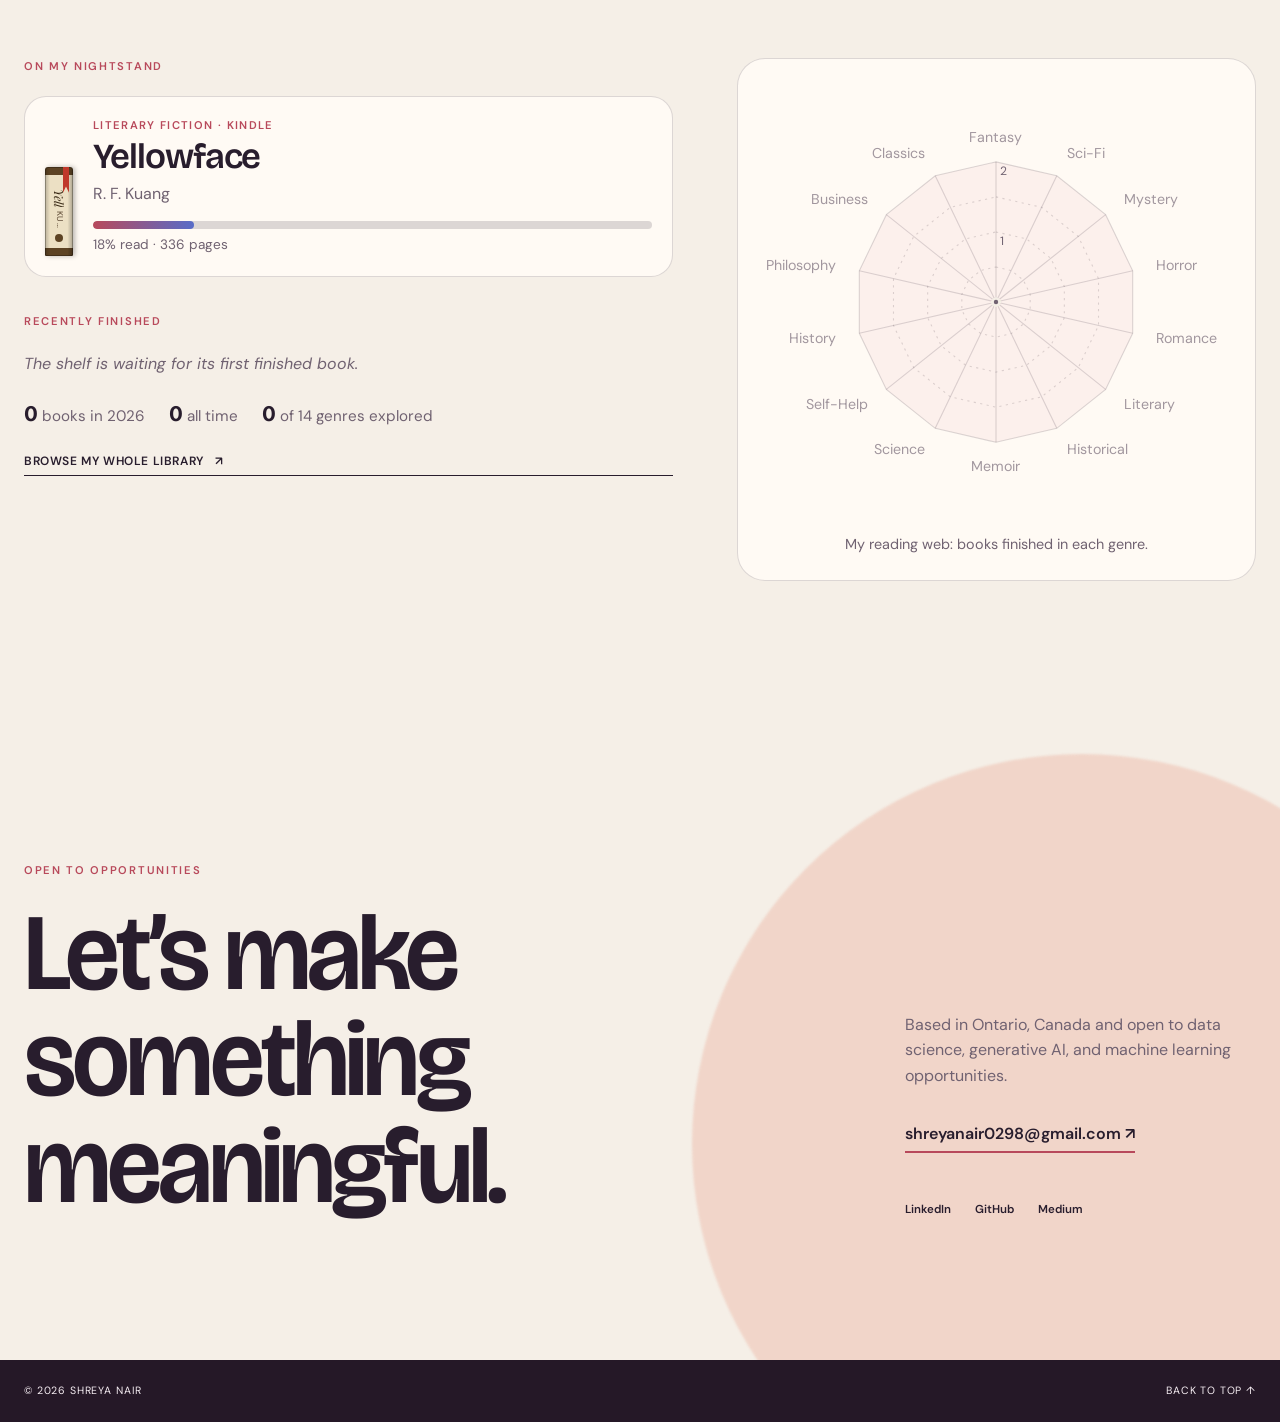
==== commit c33f9395: "Describe KPIT experiments as controlled offline experiments Co-Authored-By: Claude Opus 5.5 <noreply" ====
--- a/index.html
+++ b/index.html
@@ -240,7 +240,7 @@
                             <div><h4>Associate Data Scientist</h4><p>KPIT Technologies · India</p>
                                 <ul class="timeline__wins">
                                     <li>LSTM time-series forecasting in Keras and TensorFlow, improving accuracy by 80% over baseline statistical methods.</li>
-                                    <li>A/B tests across preprocessing, hyperparameters and features cut model iteration time by 30%; XGBoost and scikit-learn models for predictive maintenance.</li>
+                                    <li>Controlled offline experiments across preprocessing, hyperparameters and features cut model iteration time by 30%; XGBoost and scikit-learn models for predictive maintenance.</li>
                                     <li>Keras NLP models lifted sentiment accuracy by about 20%, and automated Tableau dashboards improved workforce performance by 25%.</li>
                                 </ul>
                             </div>
